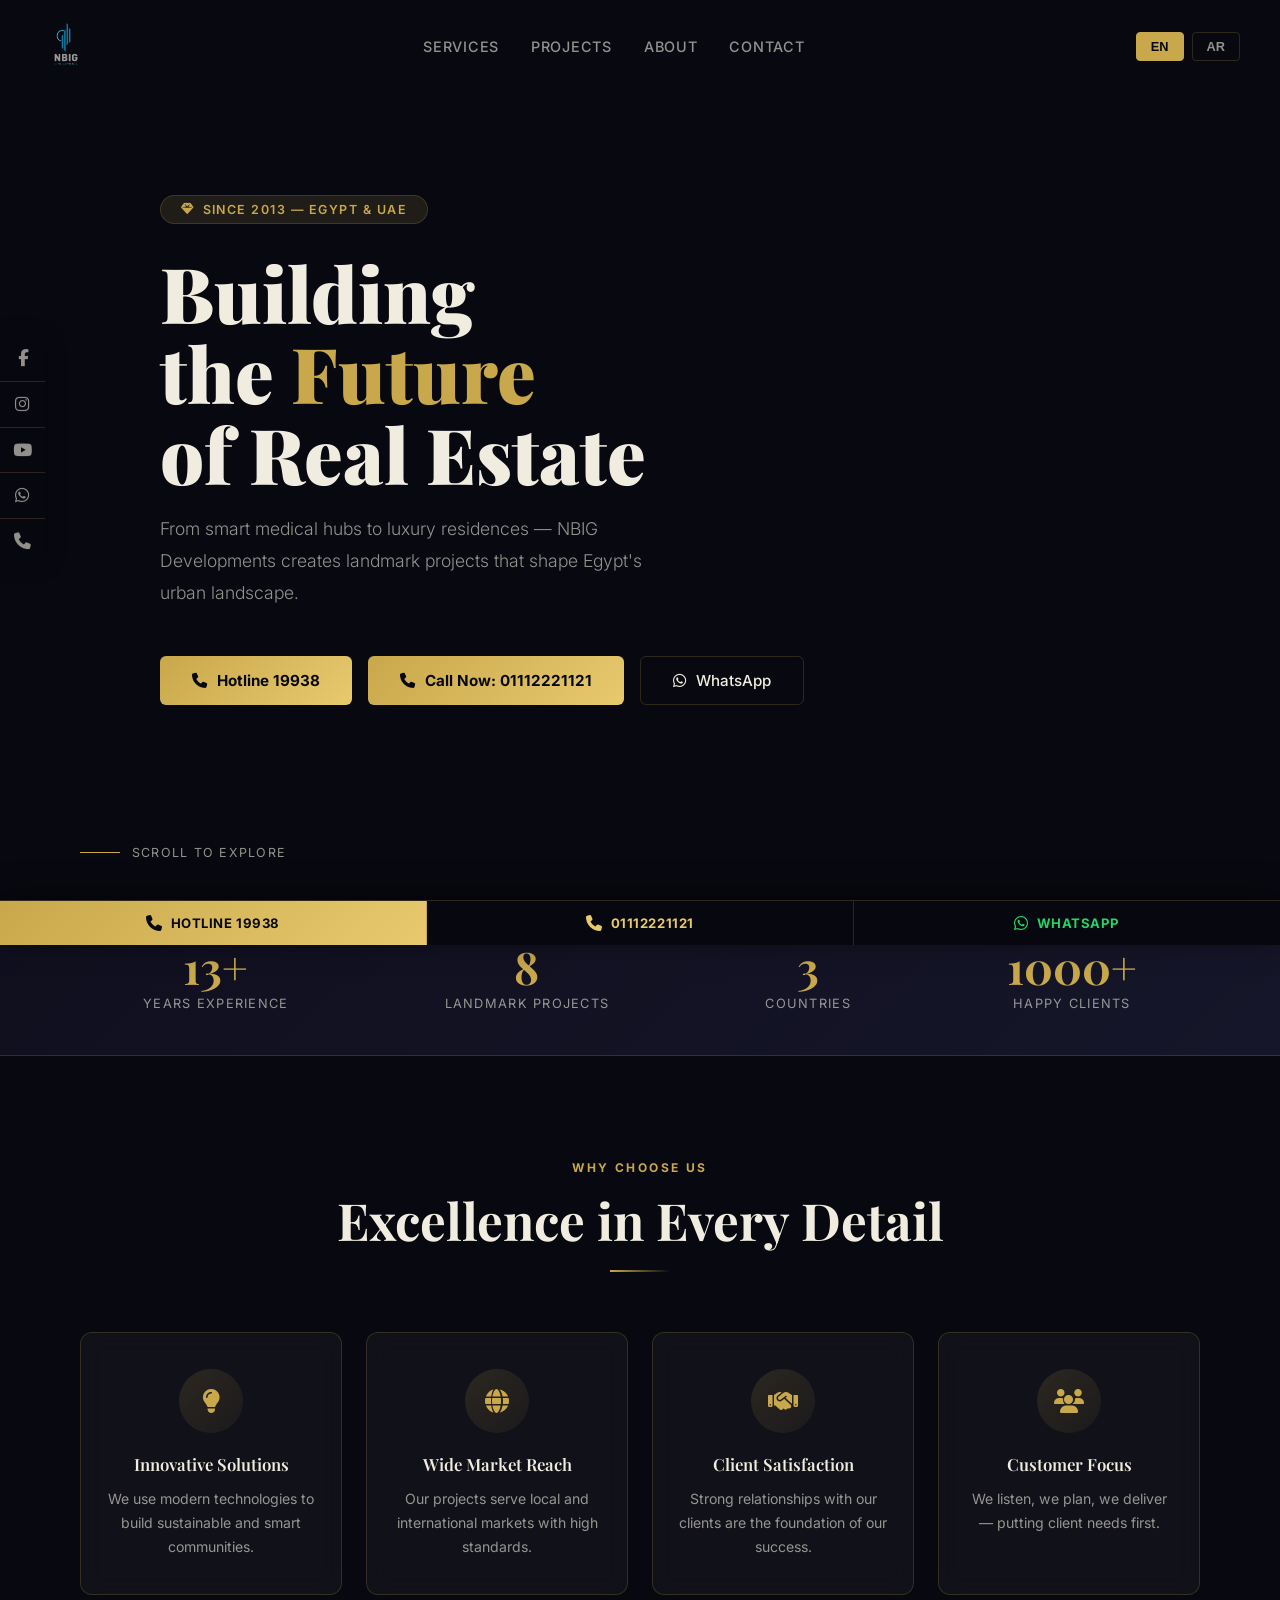
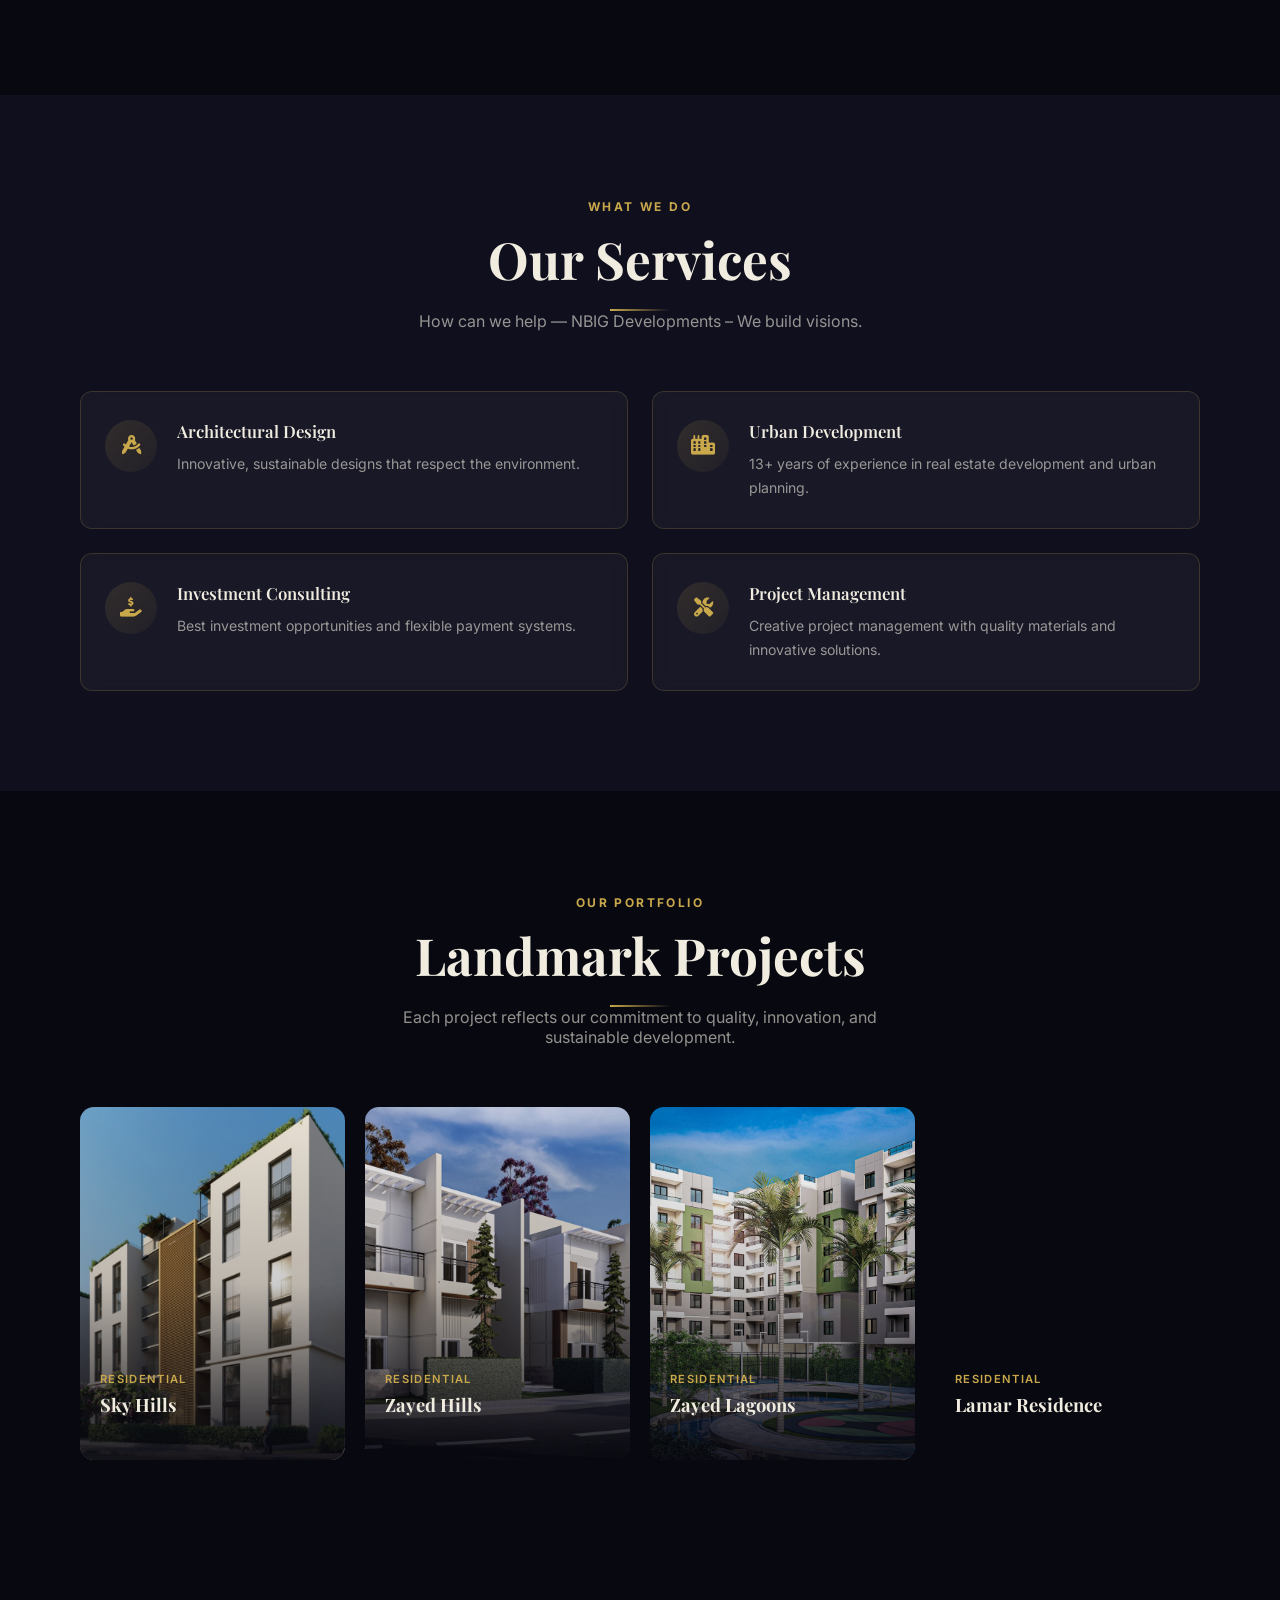
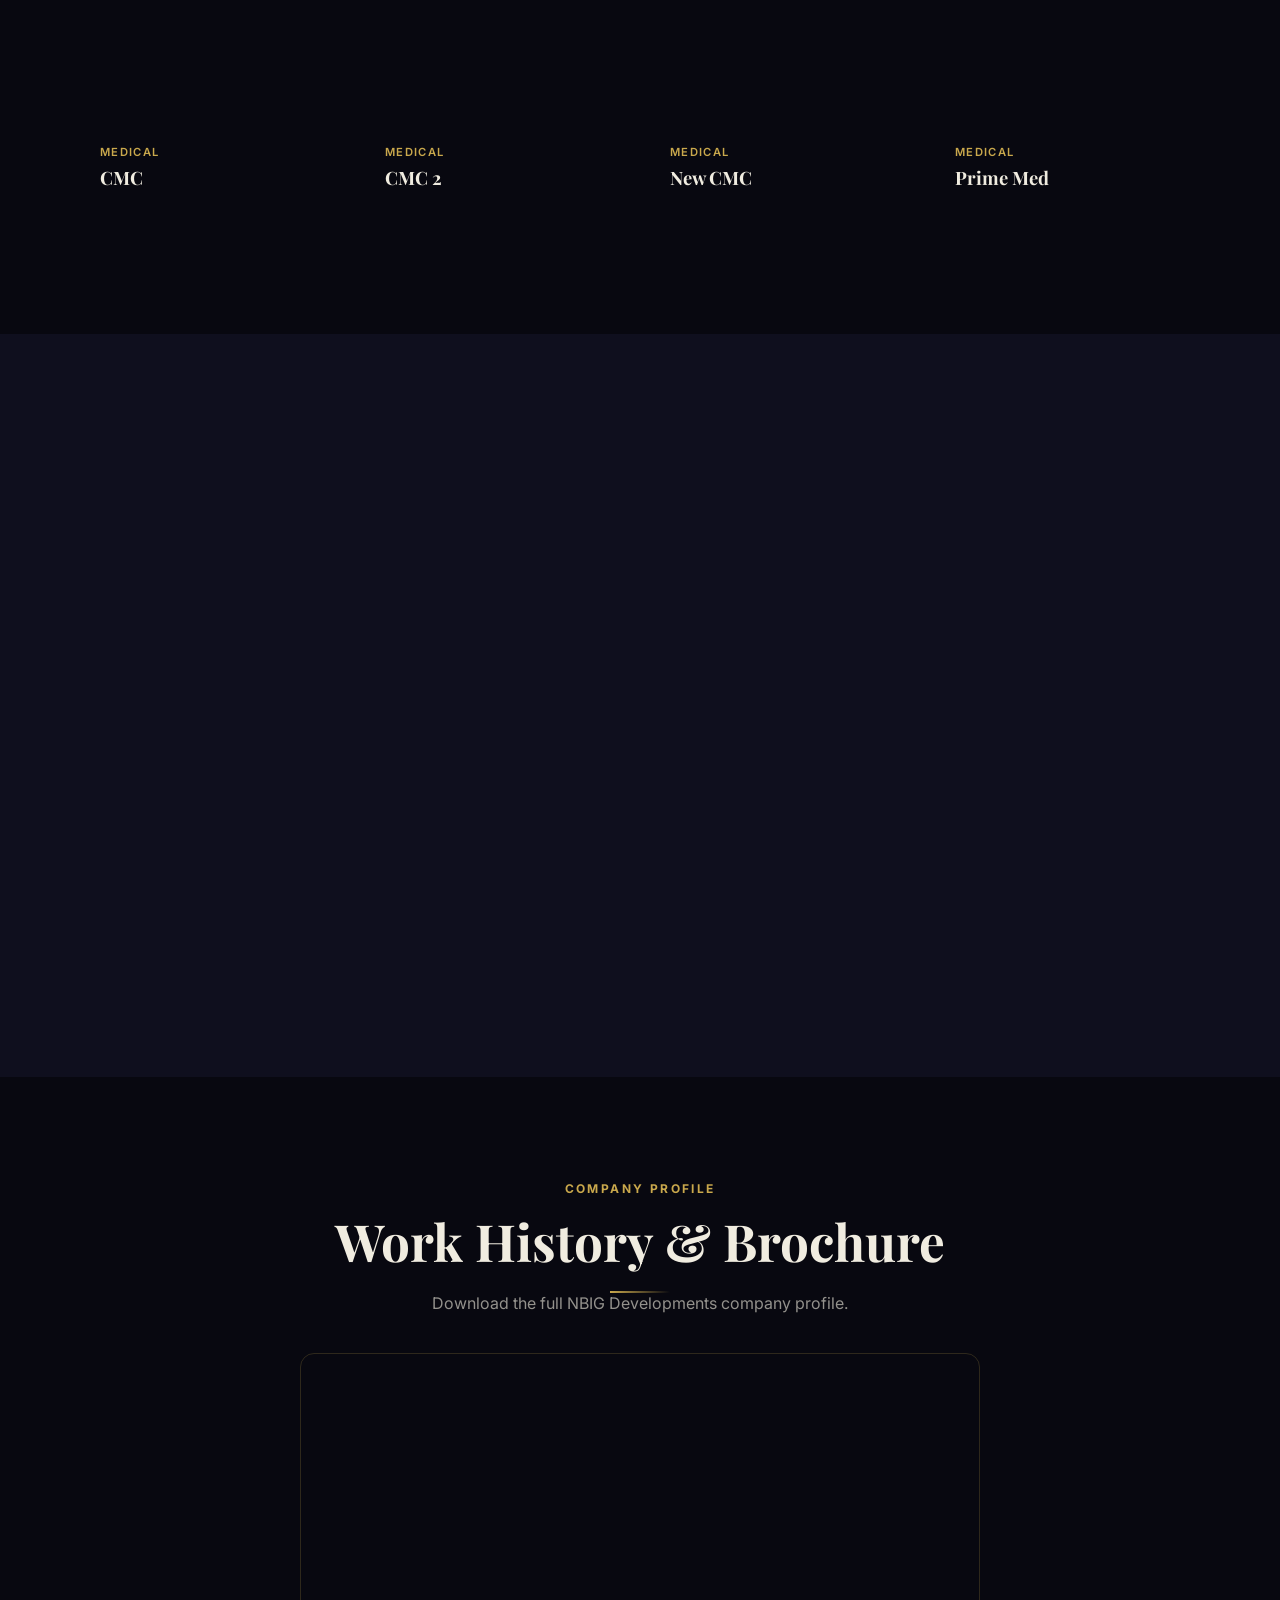
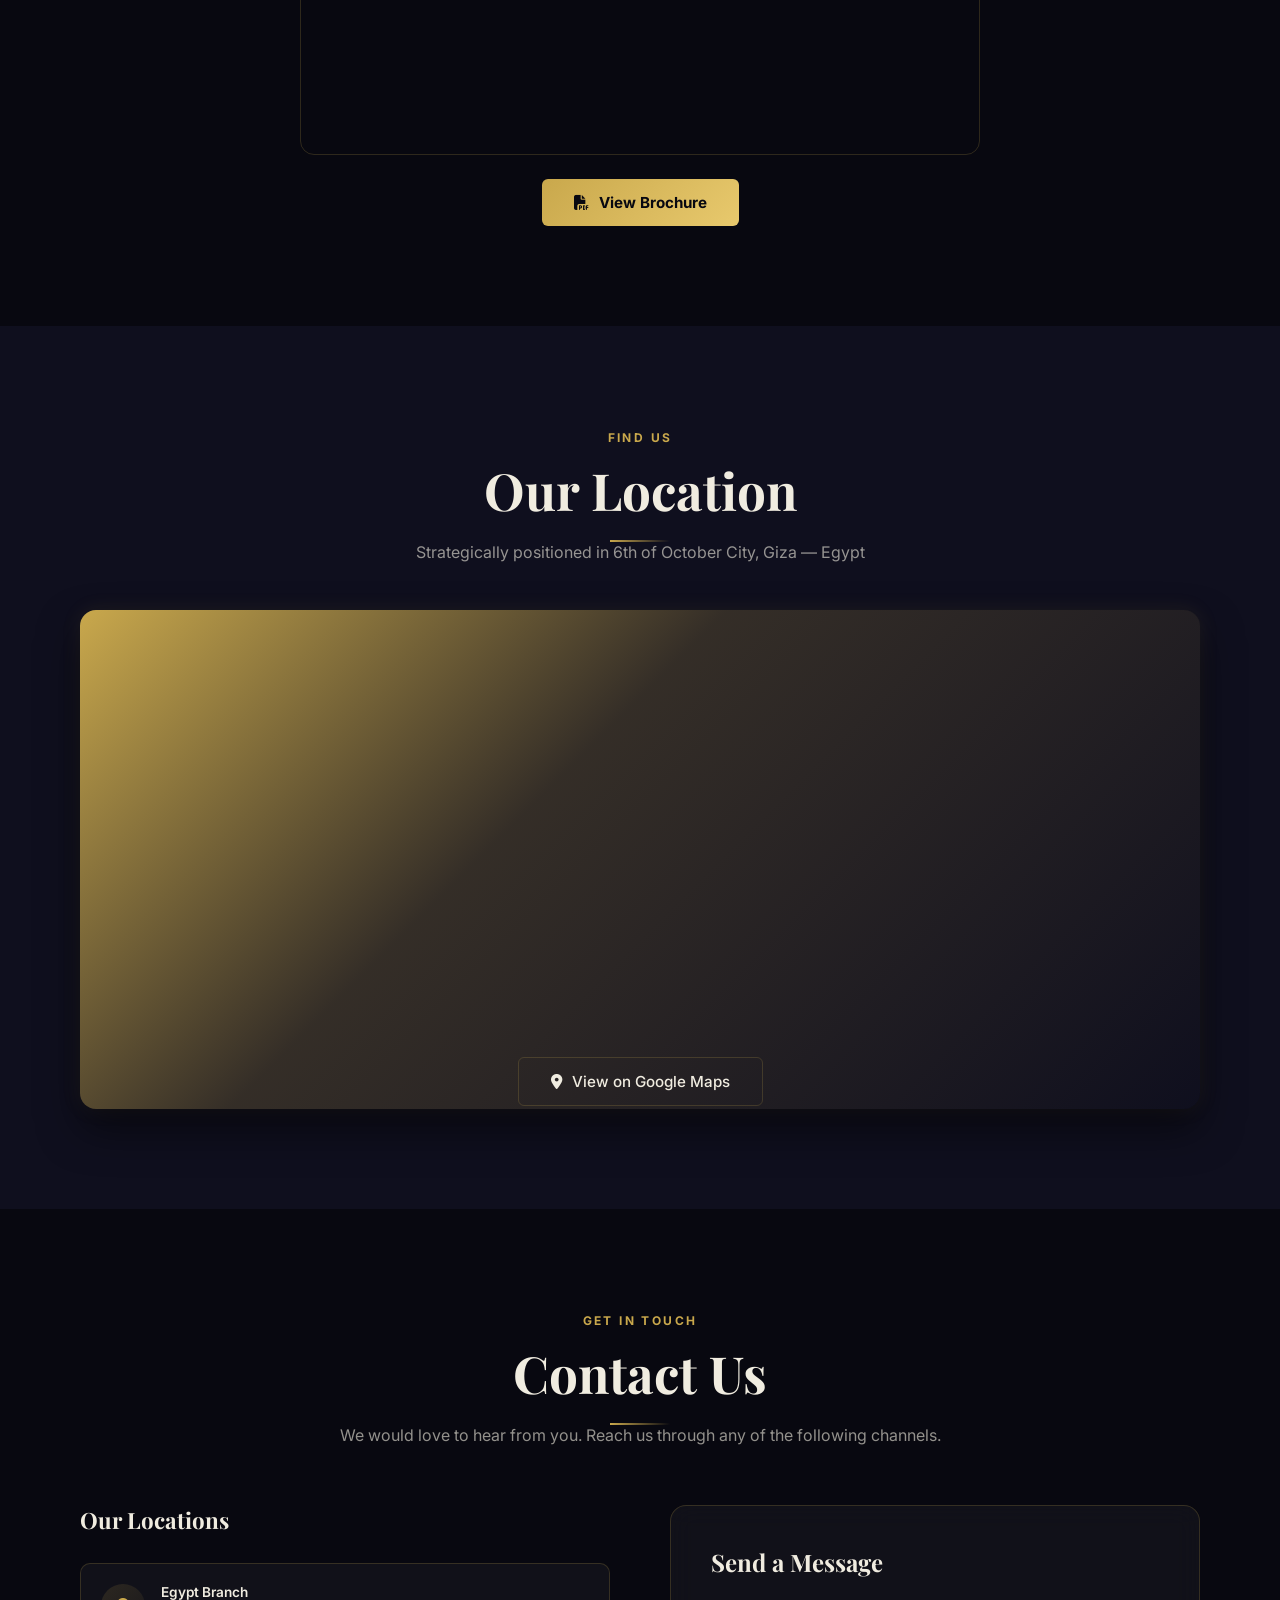
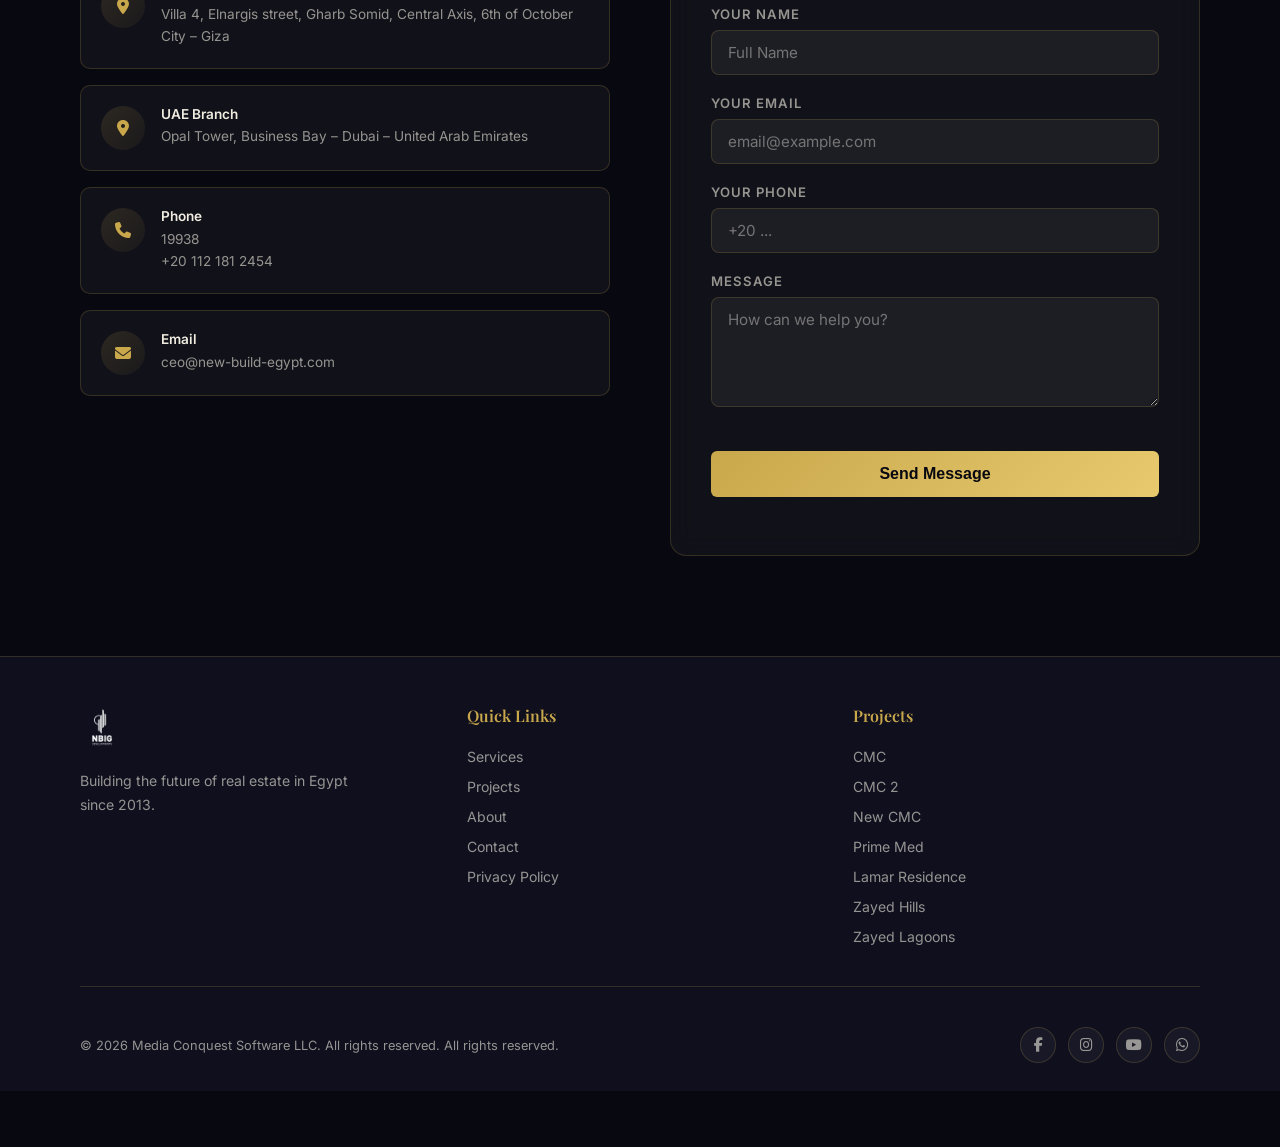
==== index.html @ 96f2b3b9 "Initial commit: NBIG project files and website assets" ====
<!DOCTYPE html>
<html lang="en" dir="ltr">

<head>
  <link rel="preload" as="image" href="images/484871684_657128943376706_1775988631967972767_n-mobile.webp" media="(max-width: 768px)" fetchpriority="high" >
  <link rel="preload" as="image" href="images/484871684_657128943376706_1775988631967972767_n.webp" media="(min-width: 769px)" fetchpriority="high" >
  <link rel="canonical" href="https://new-build-egypt.com/" >
  <meta charset="UTF-8" >
  <meta name="viewport" content="width=device-width,initial-scale=1.0" >
  <title>NBIG Developments | Building the Future of Real Estate in Egypt</title>
  <link rel="icon" href="images/logo.png" >
  <meta name="description"
    content="NBIG Developments – Leading real estate development company in Egypt. Innovative, sustainable projects since 2013." >
  <meta name="keywords"
    content="NBIG, real estate Egypt, development, medical clinics, investment, CMC, Prime Med, Zayed Hills" >
  <meta name="robots" content="index,follow" >
  
  <!-- JSON-LD Structured Data Schema for AI Agents & Search Engine Crawlers -->
  <script type="application/ld+json">
  {
    "@context": "https://schema.org",
    "@graph": [
      {
        "@type": "RealEstateAgent",
        "@id": "https://new-build-egypt.com/#organization",
        "name": "NBIG Developments",
        "url": "https://new-build-egypt.com/",
        "logo": "https://new-build-egypt.com/images/logo.png",
        "image": "https://new-build-egypt.com/images/about-us.jpg",
        "description": "Leading real estate development company in Egypt, UAE, and Saudi Arabia. Creating landmark medical hubs and luxury residential projects since 2013.",
        "telephone": "+201121812454",
        "email": "ceo@new-build-egypt.com",
        "address": {
          "@type": "PostalAddress",
          "streetAddress": "Villa 4, block 8/15, West Somed, 6th of October City",
          "addressLocality": "Giza",
          "addressCountry": "EG"
        },
        "geo": {
          "@type": "GeoCoordinates",
          "latitude": "29.984835",
          "longitude": "30.952303"
        },
        "sameAs": [
          "https://www.facebook.com/nbigdevelopments",
          "https://www.instagram.com/nbigdevelopments/",
          "https://www.youtube.com/@nbigdevelopments6485"
        ]
      },
      {
        "@type": "WebSite",
        "@id": "https://new-build-egypt.com/#website",
        "url": "https://new-build-egypt.com/",
        "name": "NBIG Developments",
        "description": "Building the Future of Real Estate in Egypt",
        "publisher": {
          "@id": "https://new-build-egypt.com/#organization"
        }
      }
    ]
  }
  </script>
  <meta property="og:title" content="NBIG Developments | Building the Future of Real Estate" >
  <meta property="og:description" content="Leading real estate development in Egypt since 2013." >
  <meta property="og:image" content="https://new-build-egypt.com/images/logo.png" >
  <link rel="preconnect" href="https://fonts.googleapis.com" >
  <link rel="preconnect" href="https://fonts.gstatic.com" crossorigin >
  <link rel="preload" href="https://fonts.googleapis.com/css2?family=Playfair+Display:wght@400;700;900&family=Inter:wght@300;400;500;600&display=swap" as="style" onload="this.onload=null;this.rel='stylesheet'" ><noscript><link rel="stylesheet" href="https://fonts.googleapis.com/css2?family=Playfair+Display:wght@400;700;900&family=Inter:wght@300;400;500;600&display=swap" ></noscript>
  <link rel="preload" href="https://cdnjs.cloudflare.com/ajax/libs/font-awesome/6.5.0/css/all.min.css" as="style" onload="this.onload=null;this.rel='stylesheet'" ><noscript><link rel="stylesheet" href="https://cdnjs.cloudflare.com/ajax/libs/font-awesome/6.5.0/css/all.min.css" ></noscript>
  
  <style>:root{--gold:#c9a84c;--gold-light:#e8c96d;--dark:#080810;--dark2:#0f0f1e;--dark3:#16162a;--glass:rgba(255,255,255,0.04);--gb:rgba(201,168,76,0.2);--text:#f0ece0;--muted:rgba(240,236,224,0.6);}*{margin:0;padding:0;box-sizing:border-box;}html{scroll-behavior:smooth;}body{background:var(--dark);color:var(--text);font-family:'Inter',sans-serif;overflow-x:hidden;}#loader{position:fixed;inset:0;background:var(--dark);display:flex;align-items:center;justify-content:center;z-index:9999;transition:opacity .6s;}#loader.hidden{opacity:0;pointer-events:none;}.li{display:flex;flex-direction:column;align-items:center;gap:20px;}.ll{width:80px;animation:pulse 1.5s ease-in-out infinite;}.lr{width:50px;height:50px;border:3px solid rgba(201,168,76,.2);border-top-color:var(--gold);border-radius:50%;animation:spin 1s linear infinite;}@keyframes spin{to{transform:rotate(360deg);}}@keyframes pulse{0%,100%{transform:scale(1);}50%{transform:scale(1.08);}}@keyframes fadeUp{from{opacity:0;transform:translateY(30px);}to{opacity:1;transform:translateY(0);}}header{position:fixed;top:0;left:0;right:0;z-index:1000;padding:18px 40px;display:flex;align-items:center;justify-content:space-between;transition:background .4s;}header.scrolled{background:rgba(8,8,16,.92);backdrop-filter:blur(20px);border-bottom:1px solid var(--gb);}.logo img{height:52px;}nav ul{list-style:none;display:flex;gap:32px;}nav a{color:var(--muted);text-decoration:none;font-size:.9rem;font-weight:500;letter-spacing:.05em;transition:color .3s;text-transform:uppercase;}nav a:hover{color:var(--gold);}.lb{background:none;border:1px solid var(--gb);color:var(--muted);padding:6px 14px;border-radius:4px;cursor:pointer;font-size:.8rem;font-weight:600;transition:all .3s;}.lb.active,.lb:hover{background:var(--gold);color:var(--dark);border-color:var(--gold);}.ls{display:flex;gap:8px;}.mc{display:none;}.mt{display:none;flex-direction:column;gap:6px;background:none;border:none;cursor:pointer;padding:4px;}.mt span{display:block;width:26px;height:2px;background:var(--text);}.hero{position:relative;height:100vh;min-height:680px;display:flex;align-items:center;overflow:hidden;}.hbg{position:absolute;inset:0;}.hbg::after{content:'';position:absolute;inset:0;background:linear-gradient(105deg,rgba(8,8,16,.9)0%,rgba(8,8,16,.6)55%,rgba(8,8,16,.3)100%);}.hc{position:relative;z-index:2;padding:0 80px;max-width:820px;}.htag{display:inline-flex;align-items:center;gap:8px;background:rgba(201,168,76,.12);border:1px solid var(--gb);border-radius:40px;padding:6px 20px;font-size:.78rem;font-weight:600;letter-spacing:.12em;color:var(--gold);text-transform:uppercase;margin-bottom:28px;animation:fadeUp .8s ease both;}.hero h1{font-family:'Playfair Display',serif;font-size:clamp(2.8rem,6vw,5.8rem);font-weight:900;line-height:1.05;margin-bottom:20px;animation:fadeUp .8s .15s ease both;}.hero h1 span{color:var(--gold);}.hsub{font-size:1.1rem;font-weight:300;color:var(--muted);line-height:1.8;max-width:520px;margin-bottom:48px;animation:fadeUp .8s .3s ease both;}.hbtns{display:flex;gap:16px;flex-wrap:wrap;animation:fadeUp .8s .45s ease both;}.bg{display:inline-flex;align-items:center;gap:10px;background:linear-gradient(135deg,var(--gold),var(--gold-light));color:var(--dark);padding:14px 32px;border-radius:6px;font-weight:700;font-size:.95rem;text-decoration:none;transition:transform .25s,box-shadow .25s;}.bg:hover{transform:translateY(-2px);box-shadow:0 12px 35px rgba(201,168,76,.35);}.bo{display:inline-flex;align-items:center;gap:10px;background:transparent;border:1px solid var(--gb);color:var(--text);padding:14px 32px;border-radius:6px;font-weight:500;font-size:.95rem;text-decoration:none;transition:all .25s;}.bo:hover{border-color:var(--gold);color:var(--gold);}.hscroll{position:absolute;bottom:40px;left:80px;display:flex;align-items:center;gap:12px;color:var(--muted);font-size:.78rem;letter-spacing:.1em;text-transform:uppercase;z-index:2;}.hscroll::before{content:'';display:block;width:40px;height:1px;background:var(--gold);}.sbar{background:linear-gradient(135deg,var(--dark2),var(--dark3));border-top:1px solid var(--gb);border-bottom:1px solid var(--gb);padding:44px 80px;display:flex;justify-content:space-around;align-items:center;flex-wrap:wrap;gap:30px;}.sn{font-family:'Playfair Display',serif;font-size:2.8rem;font-weight:700;color:var(--gold);line-height:1;text-align:center;}.sl{font-size:.8rem;color:var(--muted);text-transform:uppercase;letter-spacing:.1em;margin-top:6px;text-align:center;}section{padding:100px 80px;}.stag{display:inline-block;color:var(--gold);font-size:.75rem;font-weight:700;letter-spacing:.2em;text-transform:uppercase;margin-bottom:16px;}.stitle{font-family:'Playfair Display',serif;font-size:clamp(2rem,4vw,3.2rem);font-weight:700;line-height:1.15;margin-bottom:20px;}.ssep{width:60px;height:2px;background:linear-gradient(90deg,var(--gold),transparent);margin-bottom:40px;}.fsec{background:var(--dark2);}.fg4{display:grid;grid-template-columns:repeat(4,1fr);gap:24px;margin-top:60px;}.fc{background:var(--glass);border:1px solid var(--gb);border-radius:12px;padding:36px 24px;text-align:center;transition:transform .3s,border-color .3s,box-shadow .3s;backdrop-filter:blur(12px);}.fc:hover{transform:translateY(-6px);border-color:var(--gold);box-shadow:0 20px 50px rgba(201,168,76,.12);}.fi{width:64px;height:64px;background:linear-gradient(135deg,rgba(201,168,76,.15),rgba(201,168,76,.05));border-radius:50%;display:flex;align-items:center;justify-content:center;margin:0 auto 20px;font-size:1.5rem;color:var(--gold);}.fc h3{font-family:'Playfair Display',serif;font-size:1.05rem;font-weight:600;margin-bottom:12px;}.fc p{color:var(--muted);font-size:.88rem;line-height:1.7;}.sg{display:grid;grid-template-columns:1fr 1fr;gap:24px;margin-top:60px;}.sc{display:flex;gap:20px;align-items:flex-start;background:var(--glass);border:1px solid var(--gb);border-radius:12px;padding:28px 24px;transition:border-color .3s,box-shadow .3s;backdrop-filter:blur(8px);}.sc:hover{border-color:var(--gold);box-shadow:0 12px 40px rgba(201,168,76,.1);}.sci{width:52px;height:52px;flex-shrink:0;background:linear-gradient(135deg,rgba(201,168,76,.15),rgba(201,168,76,.05));border-radius:50%;display:flex;align-items:center;justify-content:center;font-size:1.2rem;color:var(--gold);}.sc h3{font-family:'Playfair Display',serif;font-size:1.05rem;font-weight:600;margin-bottom:10px;}.sc p{color:var(--muted);font-size:.88rem;line-height:1.7;}.pg{display:grid;grid-template-columns:repeat(4,1fr);gap:20px;margin-top:60px;}.pc{position:relative;border-radius:14px;overflow:hidden;cursor:pointer;aspect-ratio:3/4;}.pc img{width:100%;height:100%;object-fit:cover;transition:transform .5s ease;}.pc:hover img{transform:scale(1.08);}.pc::after{content:'';position:absolute;inset:0;background:linear-gradient(to top,rgba(8,8,16,.9)0%,rgba(8,8,16,.2)50%,transparent 100%);transition:opacity .3s;}.pc-info{position:absolute;bottom:0;left:0;right:0;padding:24px 20px;z-index:1;transform:translateY(6px);transition:transform .3s;}.pc:hover .pc-info{transform:translateY(0);}.pc-cat{font-size:.7rem;color:var(--gold);text-transform:uppercase;letter-spacing:.12em;font-weight:600;margin-bottom:6px;}.pc-name{font-family:'Playfair Display',serif;font-size:1.15rem;font-weight:700;color:var(--text);}.pc-arrow{display:inline-flex;align-items:center;gap:6px;color:var(--gold);font-size:.8rem;margin-top:10px;opacity:0;transition:opacity .3s;}.pc:hover .pc-arrow{opacity:1;}.abt{display:grid;grid-template-columns:1fr 1fr;gap:80px;align-items:center;}.abt-img{position:relative;}.abt-img img{width:100%;border-radius:14px;height:480px;object-fit:cover;display:block;}.abt-img::before{content:'';position:absolute;inset:-16px;border:1px solid var(--gb);border-radius:18px;z-index:-1;}.abt-img::after{content:'';position:absolute;bottom:24px;right:-24px;width:48%;height:48%;background:url('images/logo.png')center/contain no-repeat;opacity:.08;}.abt-text p{color:var(--muted);line-height:1.9;font-size:1rem;margin-bottom:20px;}.cl{list-style:none;display:flex;flex-direction:column;gap:14px;margin-top:20px;}.cl li{display:flex;align-items:flex-start;gap:14px;color:var(--muted);font-size:.93rem;line-height:1.6;}.cl li::before{content:'\f00c';font-family:'Font Awesome 6 Free';font-weight:900;color:var(--gold);font-size:.8rem;margin-top:3px;flex-shrink:0;}.pw{max-width:680px;margin:0 auto;text-align:center;}.pt{border-radius:14px;overflow:hidden;border:1px solid var(--gb);margin-top:40px;transition:box-shadow .3s;}.pt:hover{box-shadow:0 20px 60px rgba(201,168,76,.2);}.pt img{width:100%;display:block;}.map-wrap{position:relative;border-radius:16px;padding:3px;background:linear-gradient(135deg,var(--gold),rgba(201,168,76,0.2) 40%,transparent);box-shadow:0 20px 40px rgba(0,0,0,0.5),0 0 20px rgba(201,168,76,0.1);transition:all 0.4s cubic-bezier(0.4,0,0.2,1);}.map-wrap:hover{box-shadow:0 30px 60px rgba(0,0,0,0.6),0 0 30px rgba(201,168,76,0.25);transform:translateY(-4px);}.map-wrap iframe{width:100%;height:420px;border:none;border-radius:14px;display:block;transition:all 0.4s ease;}.contact-grid{display:grid;grid-template-columns:1fr 1fr;gap:60px;margin-top:60px;}.cinfo-item{display:flex;gap:16px;align-items:flex-start;padding:20px;background:var(--glass);border:1px solid var(--gb);border-radius:10px;margin-bottom:16px;}.cinfo-icon{width:44px;height:44px;flex-shrink:0;background:linear-gradient(135deg,rgba(201,168,76,.15),rgba(201,168,76,.05));border-radius:50%;display:flex;align-items:center;justify-content:center;color:var(--gold);}.cinfo-item h4{font-size:.85rem;font-weight:600;margin-bottom:4px;}.cinfo-item a,.cinfo-item p{color:var(--muted);font-size:.85rem;text-decoration:none;line-height:1.6;}.cform{background:var(--glass);border:1px solid var(--gb);border-radius:16px;padding:40px;backdrop-filter:blur(12px);}.cform h3{font-family:'Playfair Display',serif;font-size:1.5rem;font-weight:700;margin-bottom:28px;}.cform label{display:block;font-size:.82rem;font-weight:600;color:var(--muted);margin-bottom:8px;text-transform:uppercase;letter-spacing:.08em;}.cform input,.cform textarea{width:100%;background:rgba(255,255,255,.05);border:1px solid var(--gb);border-radius:8px;padding:12px 16px;color:var(--text);font-size:.95rem;font-family:'Inter',sans-serif;margin-bottom:20px;transition:border-color .3s;}.cform input:focus,.cform textarea:focus{outline:none;border-color:var(--gold);}.cform textarea{height:110px;resize:vertical;}.cform .recaptcha-wrap{margin-bottom:20px;display:flex;justify-content:center;}.ss{position:fixed;left:0;top:50%;transform:translateY(-50%);display:flex;flex-direction:column;z-index:900;border-radius:0 10px 10px 0;overflow:hidden;box-shadow:2px 0 20px rgba(0,0,0,.3);}.ss a{background:rgba(8,8,16,.9);backdrop-filter:blur(10px);border-bottom:1px solid var(--gb);color:var(--muted);padding:14px 13px;font-size:1.05rem;text-decoration:none;display:flex;align-items:center;justify-content:center;transition:all .3s;}.ss a:last-child{border-bottom:none;}.ss a:hover{background:var(--gold);color:var(--dark);}footer{background:var(--dark2);border-top:1px solid var(--gb);padding:48px 80px 28px;}.footer-top{display:grid;grid-template-columns:1fr 1fr 1fr;gap:40px;margin-bottom:40px;padding-bottom:40px;border-bottom:1px solid var(--gb);}.footer-brand img{height:44px;margin-bottom:16px;filter:brightness(0)invert(1);}.footer-brand p{color:var(--muted);font-size:.88rem;line-height:1.7;max-width:280px;}.footer-col h4{font-family:'Playfair Display',serif;font-size:1rem;font-weight:600;margin-bottom:20px;color:var(--gold);}.footer-col ul{list-style:none;display:flex;flex-direction:column;gap:10px;}.footer-col ul a{color:var(--muted);text-decoration:none;font-size:.88rem;transition:color .3s;}.footer-col ul a:hover{color:var(--gold);}.footer-col p{color:var(--muted);font-size:.88rem;line-height:1.8;}.footer-bottom{display:flex;align-items:center;justify-content:space-between;font-size:.8rem;color:var(--muted);}.footer-social{display:flex;gap:12px;}.footer-social a{width:36px;height:36px;background:var(--glass);border:1px solid var(--gb);border-radius:50%;display:flex;align-items:center;justify-content:center;color:var(--muted);text-decoration:none;font-size:.9rem;transition:all .3s;}.footer-social a:hover{background:var(--gold);color:var(--dark);border-color:var(--gold);}.reveal{opacity:0;transform:translateY(40px);transition:opacity .7s,transform .7s;}.reveal.visible{opacity:1;transform:none;}@media(max-width:1100px){.pg{grid-template-columns:repeat(3,1fr);}.fg4{grid-template-columns:repeat(2,1fr);}}@media(max-width:900px){header{padding:16px 24px;}header.scrolled{backdrop-filter:none;-webkit-backdrop-filter:none;}nav ul{display:none;position:fixed;top:0;left:0;right:0;bottom:0;background:rgba(8,8,16,.98);flex-direction:column;align-items:center;justify-content:center;gap:36px;font-size:1.1rem;}nav ul.open{display:flex;}.mt{display:flex;}.mc{display:none;position:absolute;top:20px;right:24px;background:none;border:none;color:var(--text);font-size:1.6rem;cursor:pointer;padding:8px;line-height:1;z-index:1001;transition:color .3s;}.mc:hover{color:var(--gold);}nav ul.open .mc{display:block;}section{padding:70px 28px;}.sbar{padding:36px 24px;}.abt{grid-template-columns:1fr;gap:44px;}.contact-grid{grid-template-columns:1fr;}.sg{grid-template-columns:1fr;}.pg{grid-template-columns:repeat(2,1fr);}.footer-top{grid-template-columns:1fr;}.footer-bottom{flex-direction:column;gap:16px;text-align:center;}.ss{display:none;}footer{padding:36px 24px 24px;}}@media(max-width:580px){.fg4{grid-template-columns:1fr;}.pg{grid-template-columns:1fr 1fr;}.hbtns{flex-direction:column;}.hc{padding:0 28px;}}[dir="rtl"] .ssep{background:linear-gradient(270deg,var(--gold),transparent);}[dir="rtl"] .hc{padding:0 80px;}[dir="rtl"] .hscroll{left:auto;right:80px;}[dir="rtl"] .hscroll::before{display:none;}[dir="rtl"] .hscroll::after{content:'';display:block;width:40px;height:1px;background:var(--gold);}
    /* ── Floating Bottom Bar ─────────────────────────────────── */
    .float-bar {
      position: fixed; bottom: 0; left: 0; right: 0; z-index: 950;
      display: flex; align-items: stretch;
      background: rgba(8,8,16,.97);
      border-top: 1px solid rgba(201,168,76,0.2);
      backdrop-filter: blur(20px); -webkit-backdrop-filter: blur(20px);
      box-shadow: 0 -4px 30px rgba(0,0,0,.5);
      transform: translateY(100%);
      transition: transform .4s cubic-bezier(.4,0,.2,1);
    }
    .float-bar.visible { transform: translateY(0); }
    .float-bar a {
      flex: 1; display: flex; align-items: center; justify-content: center; gap: 8px;
      padding: 14px 10px; text-decoration: none; font-size: .82rem; font-weight: 700;
      letter-spacing: .04em; text-transform: uppercase;
      transition: background .25s, color .25s;
      border-right: 1px solid rgba(201,168,76,0.2);
    }
    .float-bar a:last-child { border-right: none; }
    .float-bar .fb-hotline { background: linear-gradient(135deg,#c9a84c,#e8c96d); color: #080810; }
    .float-bar .fb-hotline:hover { filter: brightness(1.1); }
    .float-bar .fb-call { color: #e8c96d; }
    .float-bar .fb-call:hover { background: rgba(201,168,76,.12); color: #c9a84c; }
    .float-bar .fb-wa { color: #25d366; }
    .float-bar .fb-wa:hover { background: rgba(37,211,102,.1); }
    .float-bar i { font-size: 1rem; }
    @media(max-width:580px) {
      .float-bar a { font-size: .72rem; padding: 12px 6px; gap: 5px; }
      .float-bar i { font-size: .9rem; }
    }

  </style>
</head>

<body>
  <!-- LOADER -->
  <div id="loader">
    <div class="li"><img class="ll" src="images/logo.webp" alt="NBIG" width="80" height="80">
      <div class="lr"></div>
    </div>
  </div>
  <!-- SOCIAL SIDEBAR -->
  <div class="ss">
    <a href="https://www.facebook.com/nbigdevelopments" target="_blank" rel="noopener" aria-label="Facebook Profile"><i
        class="fab fa-facebook-f"></i></a>
    <a href="https://www.instagram.com/nbigdevelopments/" target="_blank" rel="noopener" aria-label="Instagram Profile"><i
        class="fab fa-instagram"></i></a>
    <a href="https://www.youtube.com/@nbigdevelopments6485" target="_blank" rel="noopener" aria-label="YouTube Channel"><i
        class="fab fa-youtube"></i></a>
    <a href="https://wa.me/201112221121" target="_blank" rel="noopener" aria-label="WhatsApp Contact"><i class="fab fa-whatsapp"></i></a>
    <a href="tel:19938" aria-label="Call Helpline"><i class="fas fa-phone"></i></a>
  </div>
  <!-- HEADER -->
  <header id="header">
    <div class="logo"><a href="./"><img src="images/logo.webp" alt="NBIG Developments" width="52" height="52" class="header-logo"></a></div>
    <nav><button class="mt" id="mt" aria-label="Open navigation menu"><span></span><span></span><span></span></button>
      <ul id="nm">
        <button class="mc" id="mc" aria-label="Close menu"><i class="fas fa-times"></i></button>
        <li><a href="#services" data-t="ns">Services</a></li>
        <li><a href="#portfolio" data-t="np">Projects</a></li>
        <li><a href="#about" data-t="na">About</a></li>
        <li><a href="#contact" data-t="nc">Contact</a></li>
      </ul>
    </nav>
    <div class="ls"><button class="lb active" id="ben">EN</button><button class="lb" id="bar">AR</button></div>
  </header>
  <!-- HERO -->
  <section class="hero" id="home">
    <div class="hbg">
      <picture>
        <source media="(max-width: 768px)" srcset="images/484871684_657128943376706_1775988631967972767_n-mobile.webp">
        <img src="images/484871684_657128943376706_1775988631967972767_n.webp" alt="NBIG Developments Hero" style="width: 100%; height: 100%; object-fit: cover;" fetchpriority="high" loading="eager" decoding="async">
      </picture>
    </div>
    <div class="hc">
      <div class="htag"><i class="fas fa-gem"></i> <span data-t="ht">Since 2013 — Egypt & UAE</span></div>
      <h1 data-t="h1">Building<br >the <span>Future</span><br >of Real Estate</h1>
      <p class="hsub" data-t="hs">From smart medical hubs to luxury residences — NBIG Developments creates landmark
        projects that shape Egypt's urban landscape.</p>
      <div class="hbtns">
        <a href="tel:19938" class="bg" id="hero-hotline-btn">
          <i class="fas fa-phone" aria-hidden="true"></i>
          <span data-t="cn">Hotline 19938</span>
        </a>
        <a href="tel:+201112221121" class="bg" id="hero-call-btn">
          <i class="fas fa-phone" aria-hidden="true"></i>
          <span data-t="cn2">Call Now: 01112221121</span>
        </a>
        <a href="https://wa.me/201112221121" target="_blank" rel="noopener noreferrer" class="bo" id="hero-wa-btn">
          <i class="fab fa-whatsapp" aria-hidden="true"></i>
          <span>WhatsApp</span>
        </a>
      </div>
    </div>
    <div class="hscroll" data-t="sc">Scroll to explore</div>
  </section>
  <!-- STATS -->
  <div class="sbar">
    <div>
      <div class="sn">13+</div>
      <div class="sl" data-t="s1">Years Experience</div>
    </div>
    <div>
      <div class="sn">8</div>
      <div class="sl" data-t="s2">Landmark Projects</div>
    </div>
    <div>
      <div class="sn">3</div>
      <div class="sl" data-t="s3">Countries</div>
    </div>
    <div>
      <div class="sn">1000+</div>
      <div class="sl" data-t="s4">Happy Clients</div>
    </div>
  </div>
  <!-- WHY US -->
  <section>
    <div style="text-align:center;">
      <span class="stag" data-t="wt">Why Choose Us</span>
      <h2 class="stitle" data-t="wti">Excellence in Every Detail</h2>
      <div class="ssep" style="margin:0 auto;"></div>
    </div>
    <div class="fg4 reveal">
      <div class="fc">
        <div class="fi"><i class="fas fa-lightbulb"></i></div>
        <h3 data-t="w1">Innovative Solutions</h3>
        <p data-t="w1d">We use modern technologies to build sustainable and smart communities across Egypt and beyond.
        </p>
      </div>
      <div class="fc">
        <div class="fi"><i class="fas fa-globe"></i></div>
        <h3 data-t="w2">Wide Market Reach</h3>
        <p data-t="w2d">Our projects serve local and international markets with international standards of quality.</p>
      </div>
      <div class="fc">
        <div class="fi"><i class="fas fa-handshake"></i></div>
        <h3 data-t="w3">Client Satisfaction</h3>
        <p data-t="w3d">Strong relationships with our clients are the foundation of our continued success.</p>
      </div>
      <div class="fc">
        <div class="fi"><i class="fas fa-users"></i></div>
        <h3 data-t="w4">Customer Focus</h3>
        <p data-t="w4d">We listen, we plan, we deliver — always putting client needs at the center of every decision.
        </p>
      </div>
    </div>
  </section>
  <!-- SERVICES -->
  <section class="fsec" id="services">
    <div style="text-align:center;">
      <span class="stag" data-t="svt">What We Do</span>
      <h2 class="stitle" data-t="svti">Our Services</h2>
      <div class="ssep" style="margin:0 auto;"></div>
      <p style="color:var(--muted);max-width:540px;margin:0 auto 20px;" data-t="svd">How can we help — NBIG Developments
        – We build visions.</p>
    </div>
    <div class="sg reveal">
      <div class="sc">
        <div class="sci"><i class="fas fa-drafting-compass"></i></div>
        <div>
          <h3 data-t="sv1">Architectural Design</h3>
          <p data-t="sv1d">Innovative, sustainable designs that respect the environment and enhance community life.</p>
        </div>
      </div>
      <div class="sc">
        <div class="sci"><i class="fas fa-city"></i></div>
        <div>
          <h3 data-t="sv2">Urban Development</h3>
          <p data-t="sv2d">Over 13 years of experience in real estate development, project management, and urban
            planning.</p>
        </div>
      </div>
      <div class="sc">
        <div class="sci"><i class="fas fa-hand-holding-usd"></i></div>
        <div>
          <h3 data-t="sv3">Investment Consulting</h3>
          <p data-t="sv3d">Best investment opportunities, flexible payment systems, and comprehensive after-sales
            service.</p>
        </div>
      </div>
      <div class="sc">
        <div class="sci"><i class="fas fa-tools"></i></div>
        <div>
          <h3 data-t="sv4">Project Management</h3>
          <p data-t="sv4d">Creative project management with quality materials and innovative solutions for every client.
          </p>
        </div>
      </div>
    </div>
  </section>
  <!-- PROJECTS -->
  <section id="portfolio">
    <div style="text-align:center;">
      <span class="stag" data-t="prt">Our Portfolio</span>
      <h2 class="stitle" data-t="prti">Landmark Projects</h2>
      <div class="ssep" style="margin:0 auto;"></div>
      <p style="color:var(--muted);max-width:520px;margin:0 auto;" data-t="prd">Each project reflects our commitment to
        quality, innovation, and sustainable development.</p>
    </div>
    <div class="pg reveal">
      <a href="sky-hills.html" class="pc">
        <img src="images/sky-hills/facade.jpg" alt="Sky Hills" >
        <div class="pc-info">
          <div class="pc-cat" data-t="cat-res">Residential</div>
          <div class="pc-name">Sky Hills</div>
          <div class="pc-arrow"><i class="fas fa-arrow-right"></i> <span data-t="vpr">View Project</span></div>
        </div>
      </a>
      <a href="zayed-hills.html" class="pc">
        <img src="images/zayedd.jpg" alt="Zayed Hills" >
        <div class="pc-info">
          <div class="pc-cat" data-t="cat-res">Residential</div>
          <div class="pc-name">Zayed Hills</div>
          <div class="pc-arrow"><i class="fas fa-arrow-right"></i> <span data-t="vpr">View Project</span></div>
        </div>
      </a>
      <a href="zayed-lagoons.html" class="pc">
        <img src="images/zx-07.webp" alt="Zayed Lagoons" width="300" height="400" loading="lazy" decoding="async">
        <div class="pc-info">
          <div class="pc-cat" data-t="cat-res">Residential</div>
          <div class="pc-name">Zayed Lagoons</div>
          <div class="pc-arrow"><i class="fas fa-arrow-right"></i> <span data-t="vpr">View Project</span></div>
        </div>
      </a>
      <a href="lamar-residence.html" class="pc">
        <img src="images/lamarrrr.webp" alt="Lamar Residence" width="300" height="400" loading="lazy" decoding="async">
        <div class="pc-info">
          <div class="pc-cat" data-t="cat-res">Residential</div>
          <div class="pc-name">Lamar Residence</div>
          <div class="pc-arrow"><i class="fas fa-arrow-right"></i> <span data-t="vpr">View Project</span></div>
        </div>
      </a>
      <a href="cmc.html" class="pc">
        <img src="images/cmc-1-1.webp" alt="CMC" width="300" height="400" loading="lazy" decoding="async">
        <div class="pc-info">
          <div class="pc-cat" data-t="cat-med">Medical</div>
          <div class="pc-name">CMC</div>
          <div class="pc-arrow"><i class="fas fa-arrow-right"></i> <span data-t="vpr">View Project</span></div>
        </div>
      </a>
      <a href="cmc-2.html" class="pc">
        <img src="images/cmc-2.webp" alt="CMC 2" width="300" height="400" loading="lazy" decoding="async">
        <div class="pc-info">
          <div class="pc-cat" data-t="cat-med">Medical</div>
          <div class="pc-name">CMC 2</div>
          <div class="pc-arrow"><i class="fas fa-arrow-right"></i> <span data-t="vpr">View Project</span></div>
        </div>
      </a>
      <a href="new-cmc.html" class="pc">
        <img src="images/cmcc.webp" alt="New CMC" width="300" height="400" loading="lazy" decoding="async">
        <div class="pc-info">
          <div class="pc-cat" data-t="cat-med">Medical</div>
          <div class="pc-name">New CMC</div>
          <div class="pc-arrow"><i class="fas fa-arrow-right"></i> <span data-t="vpr">View Project</span></div>
        </div>
      </a>
      <a href="prime.html" class="pc">
        <img src="images/OFFICE1.webp" alt="Prime Med" width="300" height="400" loading="lazy" decoding="async">
        <div class="pc-info">
          <div class="pc-cat" data-t="cat-med">Medical</div>
          <div class="pc-name">Prime Med</div>
          <div class="pc-arrow"><i class="fas fa-arrow-right"></i> <span data-t="vpr">View Project</span></div>
        </div>
      </a>
    </div>
  </section>
  <!-- ABOUT -->
  <section class="fsec" id="about">
    <div class="abt reveal">
      <div class="abt-img"><img src="images/about-us.webp" alt="NBIG Developments Team" width="626" height="442" loading="lazy" decoding="async"></div>
      <div class="abt-text">
        <span class="stag" data-t="abt">Our Story</span>
        <h2 class="stitle" data-t="abti">About NBIG Developments</h2>
        <div class="ssep"></div>
        <p data-t="abt1">At NBIG Developments, we strive to create world-class real estate projects and deliver
          innovative solutions that enhance quality of life. From smart medical hubs to luxury residential communities,
          we build projects that stand the test of time.</p>
        <p data-t="abt2">Founded in 2013, our company has been a leader in Egypt's real estate industry, with a presence
          in Egypt, UAE, and Saudi Arabia — offering top-tier services and development expertise.</p>
        <ul class="cl">
          <li data-t="ab1">13+ years of proven real estate development experience</li>
          <li data-t="ab2">Projects across Egypt, UAE, and Saudi Arabia</li>
          <li data-t="ab3">Committed to quality, sustainability, and innovation</li>
          <li data-t="ab4">Full after-sales support and flexible payment plans</li>
        </ul>
      </div>
    </div>
  </section>
  <!-- PDF BROCHURE -->
  <section>
    <div class="pw reveal" style="text-align:center;">
      <span class="stag" data-t="pdft">Company Profile</span>
      <h2 class="stitle" data-t="pdfti">Work History & Brochure</h2>
      <div class="ssep" style="margin:0 auto;"></div>
      <p style="color:var(--muted);" data-t="pdfd">Download the full NBIG Developments company profile in PDF format.
      </p>
      <a href="pdf/NBIG PROFILE .pdf" target="_blank">
        <div class="pt"><img src="images/sky-hills-pdf-thumbnail.webp" alt="NBIG Brochure" width="300" height="400" loading="lazy" decoding="async"></div>
      </a>
      <div style="margin-top:24px;"><a href="pdf/NBIG PROFILE .pdf" target="_blank" class="bg"><i
            class="fas fa-file-pdf"></i> <span data-t="pdfv">View Brochure</span></a></div>
    </div>
  </section>
  <!-- MAP -->
  <section class="fsec">
    <div style="text-align:center;margin-bottom:48px;">
      <span class="stag" data-t="mpt">Find Us</span>
      <h2 class="stitle" data-t="mpti">Our Location</h2>
      <div class="ssep" style="margin:0 auto;"></div>
      <p style="color:var(--muted);" data-t="mpd">Strategically positioned in 6th of October City, Giza — Egypt</p>
    </div>
    <div class="map-wrap reveal">
      <iframe src="https://www.google.com/maps/embed?pb=!1m18!1m12!1m3!1d3856.1431474520396!2d30.931883499999994!3d29.988616300000004!2m3!1f0!2f0!3f0!3m2!1i1024!2i768!4f13.1!3m3!1m2!1s0x1458570fbd44d64f%3A0x441d34473dd495f2!2sNBIG%20development!5e1!3m2!1sen!2seg!4v1777229555500!5m2!1sen!2seg"
        allowfullscreen="" loading="lazy" referrerpolicy="no-referrer-when-downgrade" title="Google Maps Location"></iframe>
      <div style="text-align:center;margin-top:24px;"><a href="https://maps.app.goo.gl/19ToeuHkrVuKi1Vo9?g_st=iw"
          target="_blank" class="bo"><i class="fas fa-map-marker-alt"></i> <span data-t="vmb">View on Google
            Maps</span></a></div>
    </div>
  </section>
  <!-- CONTACT -->
  <section id="contact">
    <div style="text-align:center;margin-bottom:60px;">
      <span class="stag" data-t="ctt">Get in Touch</span>
      <h2 class="stitle" data-t="ctti">Contact Us</h2>
      <div class="ssep" style="margin:0 auto;"></div>
      <p style="color:var(--muted);" data-t="ctd">We would love to hear from you. Reach us through any of the following
        channels.</p>
    </div>
    <div class="contact-grid reveal">
      <div>
        <h3 style="font-family:'Playfair Display',serif;font-size:1.4rem;margin-bottom:28px;" data-t="loc">Our Locations
        </h3>
        <div class="cinfo-item">
          <div class="cinfo-icon"><i class="fas fa-map-marker-alt"></i></div>
          <div>
            <h4 data-t="eg">Egypt Branch</h4>
            <p data-t="ega">Villa 4, Block 8/15, West Somed, 6th of October City, Egypt</p>
          </div>
        </div>
        <div class="cinfo-item">
          <div class="cinfo-icon"><i class="fas fa-map-marker-alt"></i></div>
          <div>
            <h4 data-t="ua">UAE Branch</h4>
            <p data-t="uaa">Opal Tower, Business Bay – Dubai – United Arab Emirates</p>
          </div>
        </div>
        <div class="cinfo-item">
          <div class="cinfo-icon"><i class="fas fa-phone"></i></div>
          <div>
            <h4 data-t="ph">Phone</h4><a href="tel:19938" aria-label="Call Helpline">19938</a><br ><a href="tel:+20 112 181 2454">+20 112 181 2454</a>
          </div>
        </div>
        <div class="cinfo-item">
          <div class="cinfo-icon"><i class="fas fa-envelope"></i></div>
          <div>
            <h4>Email</h4><a href="mailto:ceo@new-build-egypt.com">ceo@new-build-egypt.com</a>
          </div>
        </div>
      </div>
      <div class="cform">
        <h3 data-t="fm">Send a Message</h3>
        <form id="contactForm" method="POST" action="send_email.php">
          <!-- Honeypot field: hidden from humans, bots will fill it -->
          <div style="position:absolute;left:-9999px;top:-9999px;visibility:hidden;" aria-hidden="true">
            <label for="website">Website (leave blank)</label>
            <input type="text" id="website" name="website" tabindex="-1" autocomplete="off" >
          </div>
          <label data-t="fn">Your Name</label>
          <input type="text" name="name" required placeholder="Full Name" >
          <label data-t="fe">Your Email</label>
          <input type="email" name="email" required placeholder="email@example.com" >
          <label data-t="fph">Your Phone</label>
          <input type="text" name="number" required placeholder="+20 ..." >
          <label data-t="fmsg">Message <span
              style="color:var(--muted);font-size:.82em;font-weight:400;">(optional)</span></label>
          <textarea name="message" placeholder="How can we help you?"></textarea>
          <div class="recaptcha-wrap">
            <div class="g-recaptcha" data-sitekey="6Lfja30sAAAAAGz7L367ELnjLiFOKAU-WE6idtiX"></div>
          </div>
          <button type="submit" class="bg"
            style="width:100%;justify-content:center;border:none;cursor:pointer;font-size:1rem;" data-t="fsb"><i
              class="fas fa-paper-plane"></i> Send Message</button>
          <div id="formResult" style="margin-top:18px;text-align:center;font-weight:600;font-size:.9rem;"></div>
        </form>
      </div>
    </div>
  </section>
  <!-- FOOTER -->
  <footer style="margin-bottom:56px;">
    <div class="footer-top">
      <div class="footer-brand">
        <img src="images/logo.webp" alt="NBIG Developments" width="44" height="44" loading="lazy" decoding="async">
        <p data-t="fd">Building the future of real estate in Egypt since 2013 — with innovation, trust, and excellence.
        </p>
      </div>
      <div class="footer-col">
        <h4 data-t="fl">Quick Links</h4>
        <ul>
          <li><a href="#services" data-t="ns">Services</a></li>
          <li><a href="#portfolio" data-t="np">Projects</a></li>
          <li><a href="#about" data-t="na">About</a></li>
          <li><a href="#contact" data-t="nc">Contact</a></li>
          <li><a href="privacy-policy.html" data-t="pp_link">Privacy Policy</a></li>
        </ul>
      </div>
      <div class="footer-col">
        <h4 data-t="fpro">Projects</h4>
        <ul>
          <li><a href="cmc.html">CMC</a></li>
          <li><a href="cmc-2.html">CMC 2</a></li>
          <li><a href="new-cmc.html">New CMC</a></li>
          <li><a href="prime.html">Prime Med</a></li>
          <li><a href="lamar-residence.html">Lamar Residence</a></li>
          <li><a href="zayed-hills.html">Zayed Hills</a></li>
          <li><a href="zayed-lagoons.html">Zayed Lagoons</a></li>
        </ul>
      </div>
    </div>
    <div class="footer-bottom">
      <div>© 2026 Media Conquest Software LLC. All rights reserved. <span data-t="rg">All rights reserved.</span></div>
      <div class="footer-social">
        <a href="https://www.facebook.com/nbigdevelopments" target="_blank" aria-label="Facebook Profile"><i class="fab fa-facebook-f"></i></a>
        <a href="https://www.instagram.com/nbigdevelopments/" target="_blank" aria-label="Instagram Profile"><i class="fab fa-instagram"></i></a>
        <a href="https://www.youtube.com/@nbigdevelopments6485" target="_blank" aria-label="YouTube Channel"><i class="fab fa-youtube"></i></a>
        <a href="https://wa.me/201112221121" target="_blank" aria-label="WhatsApp Contact"><i class="fab fa-whatsapp"></i></a>
      </div>
    </div>
  </footer>
  <script>const hideLoader = () => { const l = document.getElementById('loader'); if (l) l.classList.add('hidden'); };
window.addEventListener('load', () => setTimeout(hideLoader, 500));
setTimeout(hideLoader, 5000); // Fail-safe fallback after 5s
window.addEventListener('scroll', () => { document.getElementById('header').classList.toggle('scrolled', scrollY > 60); });
document.getElementById('mt').onclick = () => document.getElementById('nm').classList.toggle('open');
document.querySelectorAll('#nm a').forEach(a => a.addEventListener('click', () => document.getElementById('nm').classList.remove('open')));
document.getElementById('mc').onclick = () => document.getElementById('nm').classList.remove('open');
document.querySelectorAll('.reveal').forEach(el => new IntersectionObserver((e) => { if (e[0].isIntersecting) e[0].target.classList.add('visible'); }, { threshold: 0.1 }).observe(el));
document.getElementById('contactForm').onsubmit = async function (e) {
e.preventDefault();
const res = document.getElementById('formResult');
const tk = typeof grecaptcha !== 'undefined' ? grecaptcha.getResponse() : '';
if (!tk) { res.style.color = '#e8c96d'; res.textContent = 'Please complete the reCAPTCHA first.'; return; }
res.style.color = 'var(--muted)'; res.textContent = 'Sending...';
try {
const r = await fetch('send_email.php', { method: 'POST', body: new FormData(e.target) });
const d = await r.json();
if (d.success) { res.style.color = '#4caf50'; res.textContent = 'Message sent successfully!'; e.target.reset(); if (typeof grecaptcha !== 'undefined') grecaptcha.reset(); }
else { res.style.color = '#f44336'; res.textContent = d.message || 'An error occurred.'; }
} catch { res.style.color = '#f44336'; res.textContent = 'Connection error. Please try again.'; }
};
const T = { en: { ns: 'Services', np: 'Projects', na: 'About', nc: 'Contact', ht: 'Since 2013 — Egypt & UAE', h1: 'Building<br/>the <span>Future</span><br/>of Real Estate', hs: "From smart medical hubs to luxury residences — NBIG Developments creates landmark projects that shape Egypt's urban landscape.", vp: 'View Projects', cu: 'Contact Us', sc: 'Scroll to explore', s1: 'Years Experience', s2: 'Landmark Projects', s3: 'Countries', s4: 'Happy Clients', wt: 'Why Choose Us', wti: 'Excellence in Every Detail', w1: 'Innovative Solutions', w1d: 'We use modern technologies to build sustainable and smart communities.', w2: 'Wide Market Reach', w2d: 'Our projects serve local and international markets with high standards.', w3: 'Client Satisfaction', w3d: 'Strong relationships with our clients are the foundation of our success.', w4: 'Customer Focus', w4d: 'We listen, we plan, we deliver — putting client needs first.', svt: 'What We Do', svti: 'Our Services', svd: 'How can we help — NBIG Developments – We build visions.', sv1: 'Architectural Design', sv1d: 'Innovative, sustainable designs that respect the environment.', sv2: 'Urban Development', sv2d: '13+ years of experience in real estate development and urban planning.', sv3: 'Investment Consulting', sv3d: 'Best investment opportunities and flexible payment systems.', sv4: 'Project Management', sv4d: 'Creative project management with quality materials and innovative solutions.', prt: 'Our Portfolio', prti: 'Landmark Projects', prd: 'Each project reflects our commitment to quality, innovation, and sustainable development.', 'cat-res': 'Residential', 'cat-med': 'Medical', vpr: 'View Project', abt: 'Our Story', abti: 'About NBIG Developments', abt1: "At NBIG Developments, we create world-class real estate projects that enhance quality of life — from smart medical hubs to luxury communities.", abt2: "Founded in 2013, we've been a leader in Egypt's real estate industry, with presence in Egypt, UAE, and Saudi Arabia.", ab1: '13+ years of proven real estate development experience', ab2: 'Projects across Egypt, UAE, and Saudi Arabia', ab3: 'Committed to quality, sustainability, and innovation', ab4: 'Full after-sales support and flexible payment plans', pdft: 'Company Profile', pdfti: 'Work History & Brochure', pdfd: 'Download the full NBIG Developments company profile.', pdfv: 'View Brochure', mpt: 'Find Us', mpti: 'Our Location', mpd: 'Strategically positioned in 6th of October City, Giza — Egypt', vmb: 'View on Google Maps', ctt: 'Get in Touch', ctti: 'Contact Us', ctd: 'We would love to hear from you. Reach us through any of the following channels.', loc: 'Our Locations', eg: 'Egypt Branch', ega: 'Villa 4, Elnargis street, Gharb Somid, Central Axis, 6th of October City – Giza', ua: 'UAE Branch', uaa: 'Opal Tower, Business Bay – Dubai – United Arab Emirates', ph: 'Phone', fm: 'Send a Message', fn: 'Your Name', fe: 'Your Email', fph: 'Your Phone', fmsg: 'Message', fsb: 'Send Message', fd: 'Building the future of real estate in Egypt since 2013.', fl: 'Quick Links', pp_link: 'Privacy Policy', fpro: 'Projects', rg: 'All rights reserved.' }, ar: { ns: 'الخدمات', np: 'المشاريع', na: 'عن الشركة', nc: 'اتصل بنا', ht: 'منذ 2013 — مصر والإمارات', h1: 'نبني<br/><span>مستقبل</span><br/>العقارات', hs: 'من المراكز الطبية الذكية إلى المجمعات السكنية الفاخرة — NBIG تخلق مشاريع استثنائية تُشكّل المشهد الحضري في مصر.', vp: 'مشاريعنا', cu: 'اتصل بنا', sc: 'استكشف', s1: 'سنة خبرة', s2: 'مشروع بارز', s3: 'دول', s4: 'عميل سعيد', wt: 'لماذا تختارنا', wti: 'التميز في كل تفصيلة', w1: 'حلول مبتكرة', w1d: 'نستخدم التقنيات الحديثة لبناء مجتمعات ذكية ومستدامة.', w2: 'وصول واسع للسوق', w2d: 'مشاريعنا تخدم الأسواق المحلية والدولية بمعايير عالية.', w3: 'رضا العملاء', w3d: 'العلاقات القوية مع عملائنا هي أساس نجاحنا المستمر.', w4: 'تركيز على العميل', w4d: 'نصغي ونخطط ننجز — مع تقديم احتياجات العملاء دائماً.', svt: 'ما نقدمه', svti: 'خدماتنا', svd: 'كيف يمكننا المساعدة — NBIG تبني الرؤى', sv1: 'التصميم المعماري', sv1d: 'تصاميم مبتكرة ومستدامة تحترم البيئة وتعزز الحياة المجتمعية.', sv2: 'التطوير العمراني', sv2d: 'أكثر من 13 عاماً خبرة في التطوير العقاري وإدارة المشاريع.', sv3: 'الاستشارات الاستثمارية', sv3d: 'أفضل الفرص الاستثمارية وأنظمة دفع مرنة وخدمة ما بعد البيع.', sv4: 'إدارة المشاريع', sv4d: 'إدارة مشاريع إبداعية بمواد جودة عالية وحلول مبتكرة.', prt: 'محفظتنا', prti: 'مشاريع بارزة', prd: 'كل مشروع يعكس التزامنا بالجودة والابتكار والاستدامة.', 'cat-res': 'سكني', 'cat-med': 'طبي', vpr: 'عرض المشروع', abt: 'قصتنا', abti: 'عن NBIG Developments', abt1: 'في NBIG نسعى لإنشاء مشاريع عقارية عالمية تعزز جودة الحياة — من المراكز الطبية الذكية إلى المجتمعات السكنية.', abt2: 'تأسست عام 2013 وكانت رائدة في السوق العقاري المصري مع حضور في مصر والإمارات والسعودية.', ab1: 'أكثر من 13 سنة خبرة مُثبتة في التطوير العقاري', ab2: 'مشاريع في مصر والإمارات والسعودية', ab3: 'التزام بالجودة والاستدامة والابتكار', ab4: 'دعم كامل بعد البيع وأنظمة تقسيط مرنة', pdft: 'الملف التعريفي', pdfti: 'سجل العمل والكتيب', pdfd: 'تحميل الملف التعريفي الكامل لـ NBIG Developments.', pdfv: 'عرض الكتيب', mpt: 'أين نحن', mpti: 'موقعنا', mpd: 'موقع استراتيجي في مدينة 6 أكتوبر، الجيزة — مصر', vmb: 'عرض على خرائط جوجل', ctt: 'تواصل معنا', ctti: 'اتصل بنا', ctd: 'يسعدنا التواصل معك عبر أي من القنوات التالية.', loc: 'مواقعنا', eg: 'الفرع المصري', ega: 'فيلا 4، شارع النرجس، غرب سوميد، المحور المركزي، مدينة 6 أكتوبر — الجيزة', ua: 'الفرع الإماراتي', uaa: 'برج أوبال، بيزنس باي — دبي — الإمارات العربية المتحدة', ph: 'الهاتف', fm: 'أرسل رسالة', fn: 'اسمك', fe: 'بريدك الإلكتروني', fph: 'رقم هاتفك', fmsg: 'رسالتك', fsb: 'إرسال الرسالة', fd: 'نبني مستقبل العقارات في مصر منذ 2013.', fl: 'روابط سريعة', pp_link: 'سياسة الخصوصية', fpro: 'المشاريع', rg: 'جميع الحقوق محفوظة.' } };
function setLang(l) { document.documentElement.lang = l; document.documentElement.dir = l === 'ar' ? 'rtl' : 'ltr'; document.getElementById('ben').classList.toggle('active', l === 'en'); document.getElementById('bar').classList.toggle('active', l === 'ar'); document.querySelectorAll('[data-t]').forEach(el => { const k = el.getAttribute('data-t'); if (T[l][k] !== undefined) el.innerHTML = T[l][k]; }); localStorage.setItem('lang', l); }
document.getElementById('ben').onclick = () => setLang('en'); document.getElementById('bar').onclick = () => setLang('ar');
setLang(localStorage.getItem('lang') || 'en');
    /* ── Floating Bottom Bar — show after scrolling past hero ── */
    const floatBar = document.getElementById('floatBar');
    if (floatBar) {
      const showBar = () => {
        floatBar.classList.toggle('visible', window.scrollY > window.innerHeight * 0.6);
      };
      window.addEventListener('scroll', showBar, { passive: true });
      showBar();
    }
</script>

  <!-- ============================================================
       FLOATING BOTTOM BAR
  ============================================================ -->
  <div class="float-bar" id="floatBar" role="navigation" aria-label="Quick contact">
    <a href="tel:19938" class="fb-hotline" id="fb-hotline-btn">
      <i class="fas fa-phone" aria-hidden="true"></i>
      <span>Hotline 19938</span>
    </a>
    <a href="tel:+201112221121" class="fb-call" id="fb-call-btn">
      <i class="fas fa-phone" aria-hidden="true"></i>
      <span>01112221121</span>
    </a>
    <a href="https://wa.me/201112221121" target="_blank" rel="noopener noreferrer" class="fb-wa" id="fb-wa-btn">
      <i class="fab fa-whatsapp" aria-hidden="true"></i>
      <span>WhatsApp</span>
    </a>
  </div>

</body>

</html>
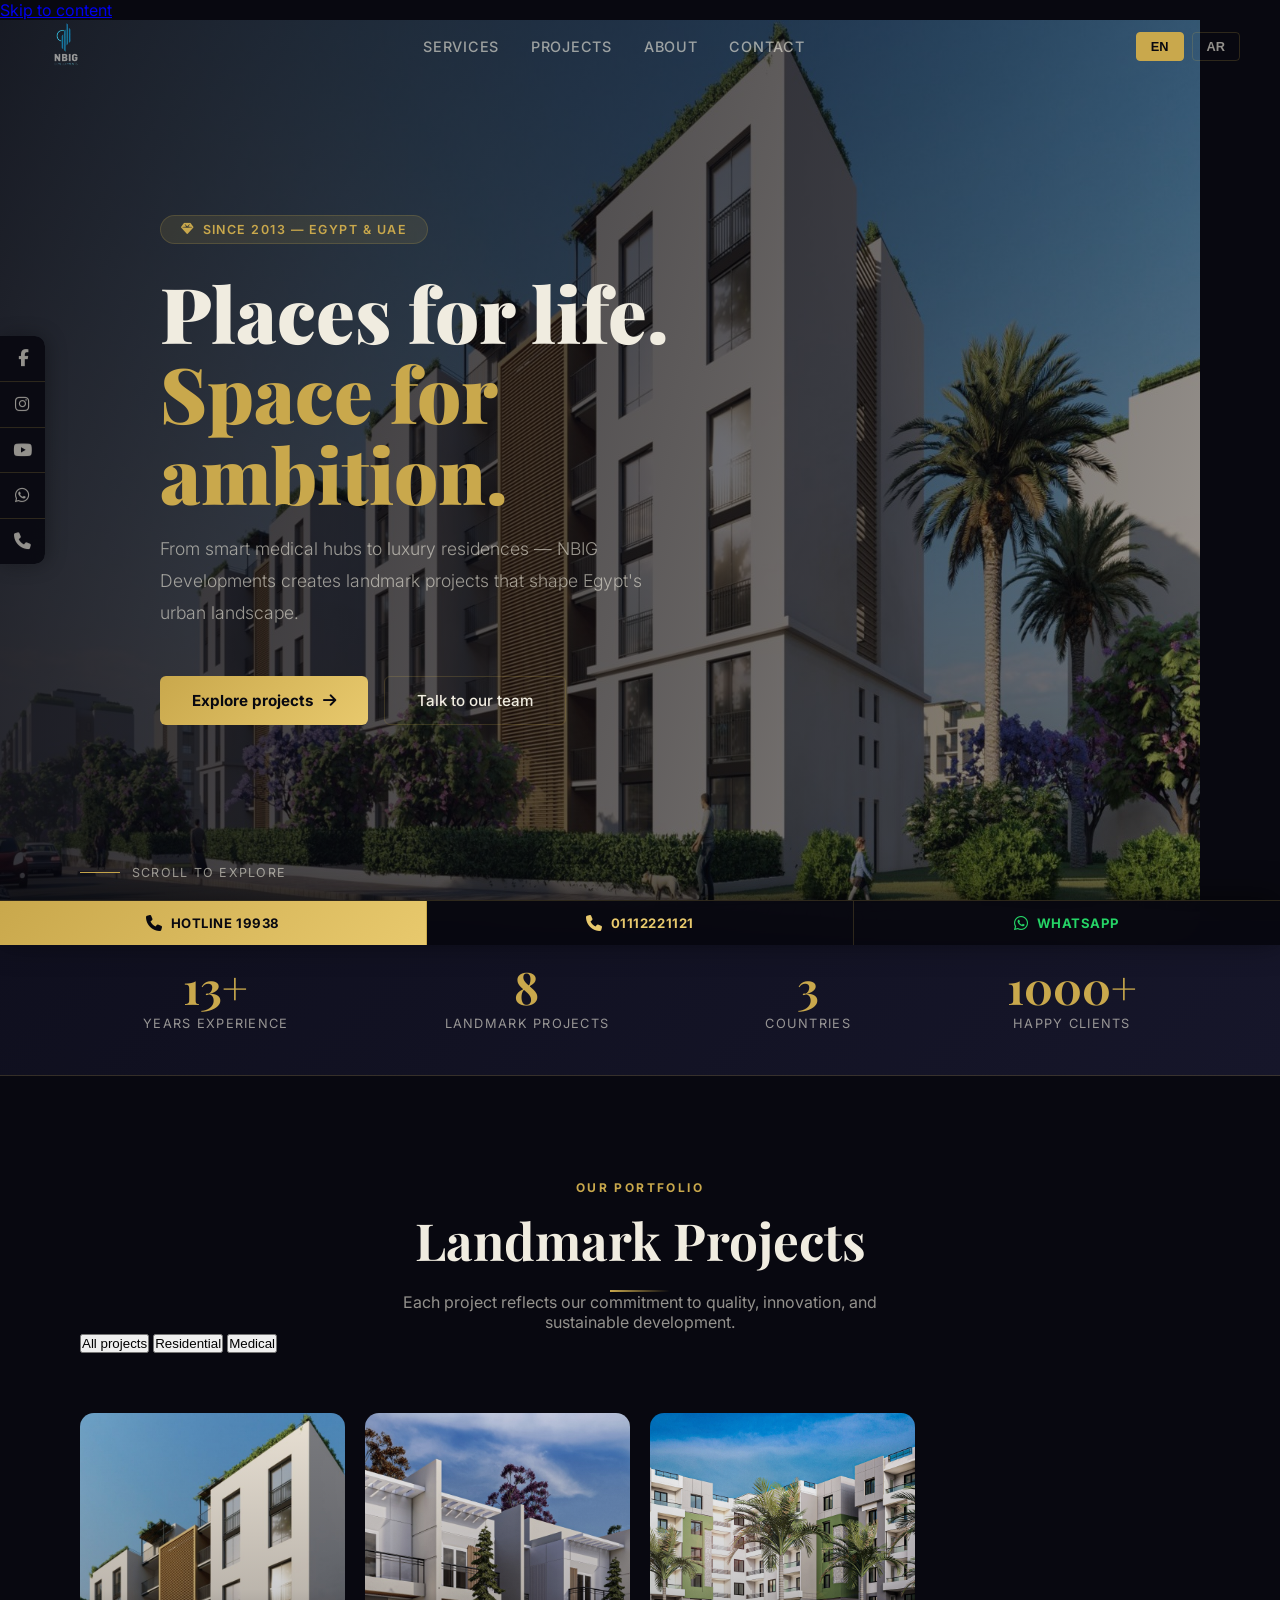
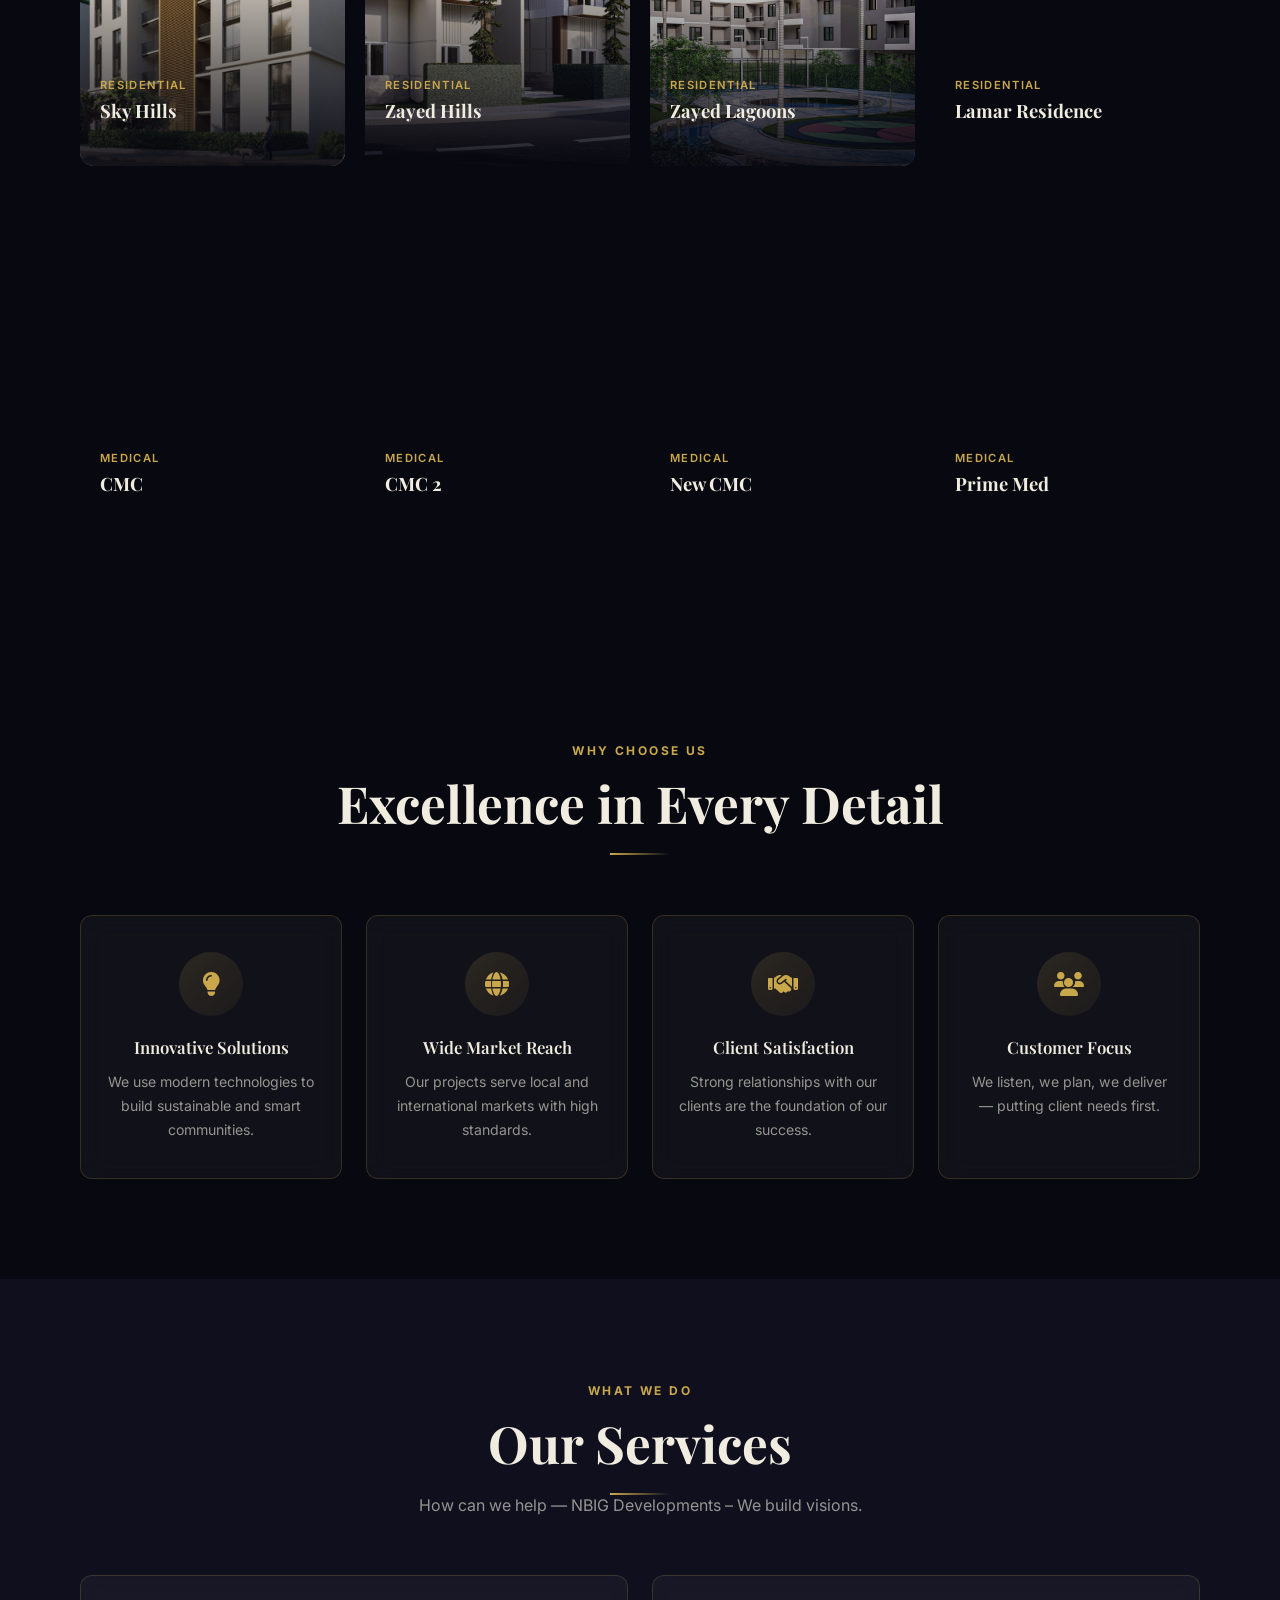
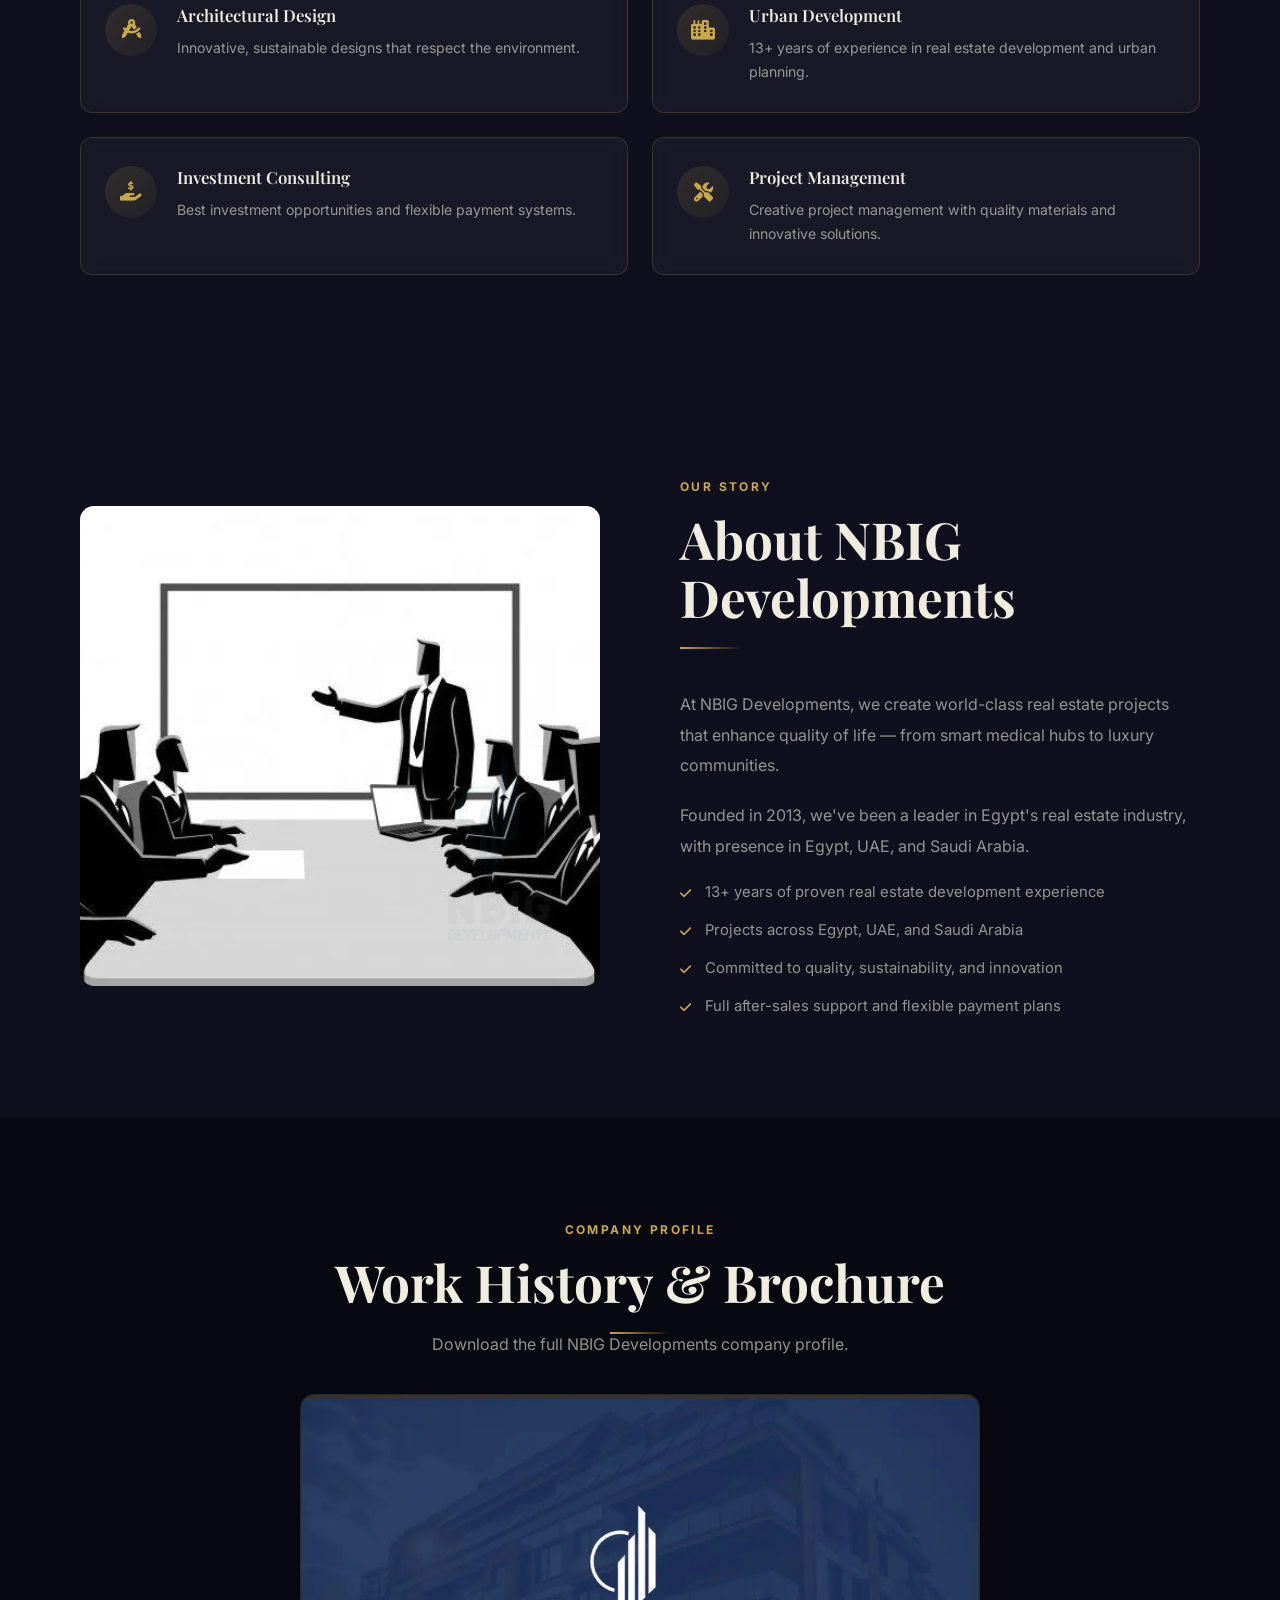
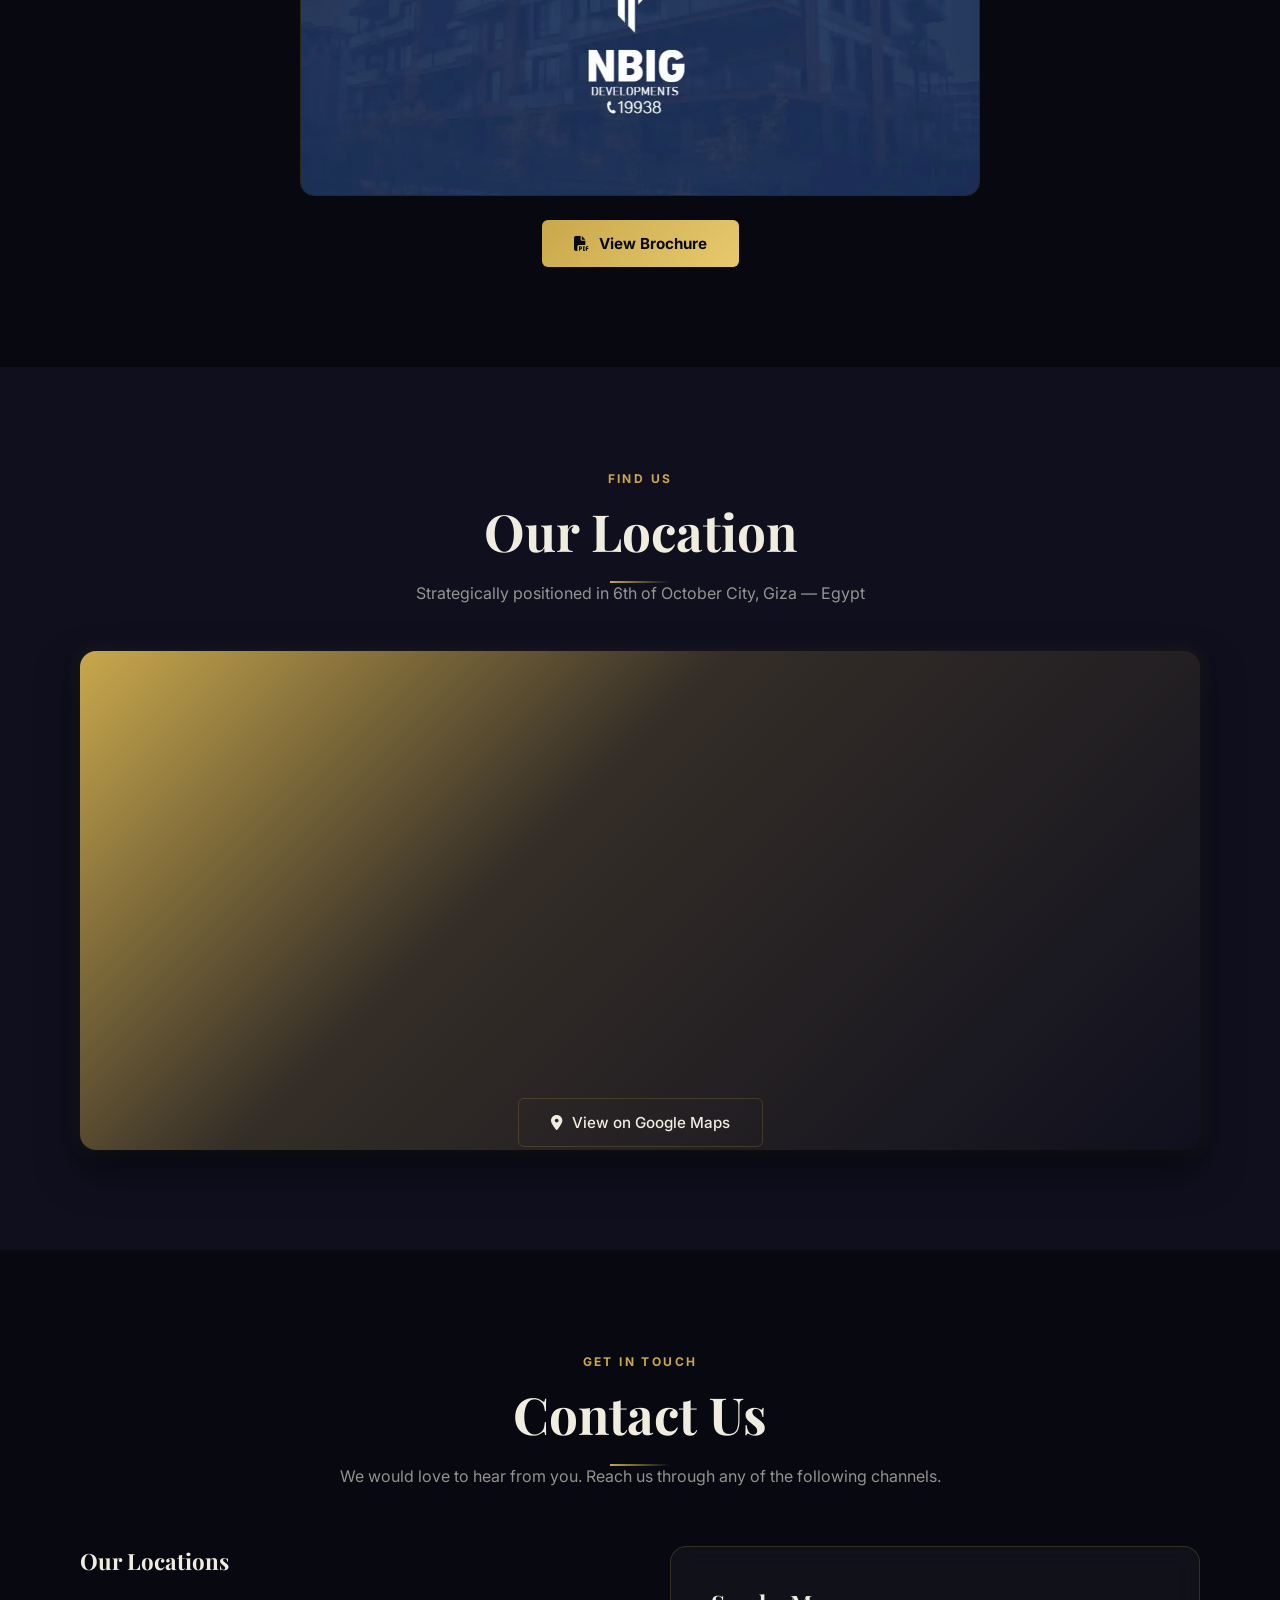
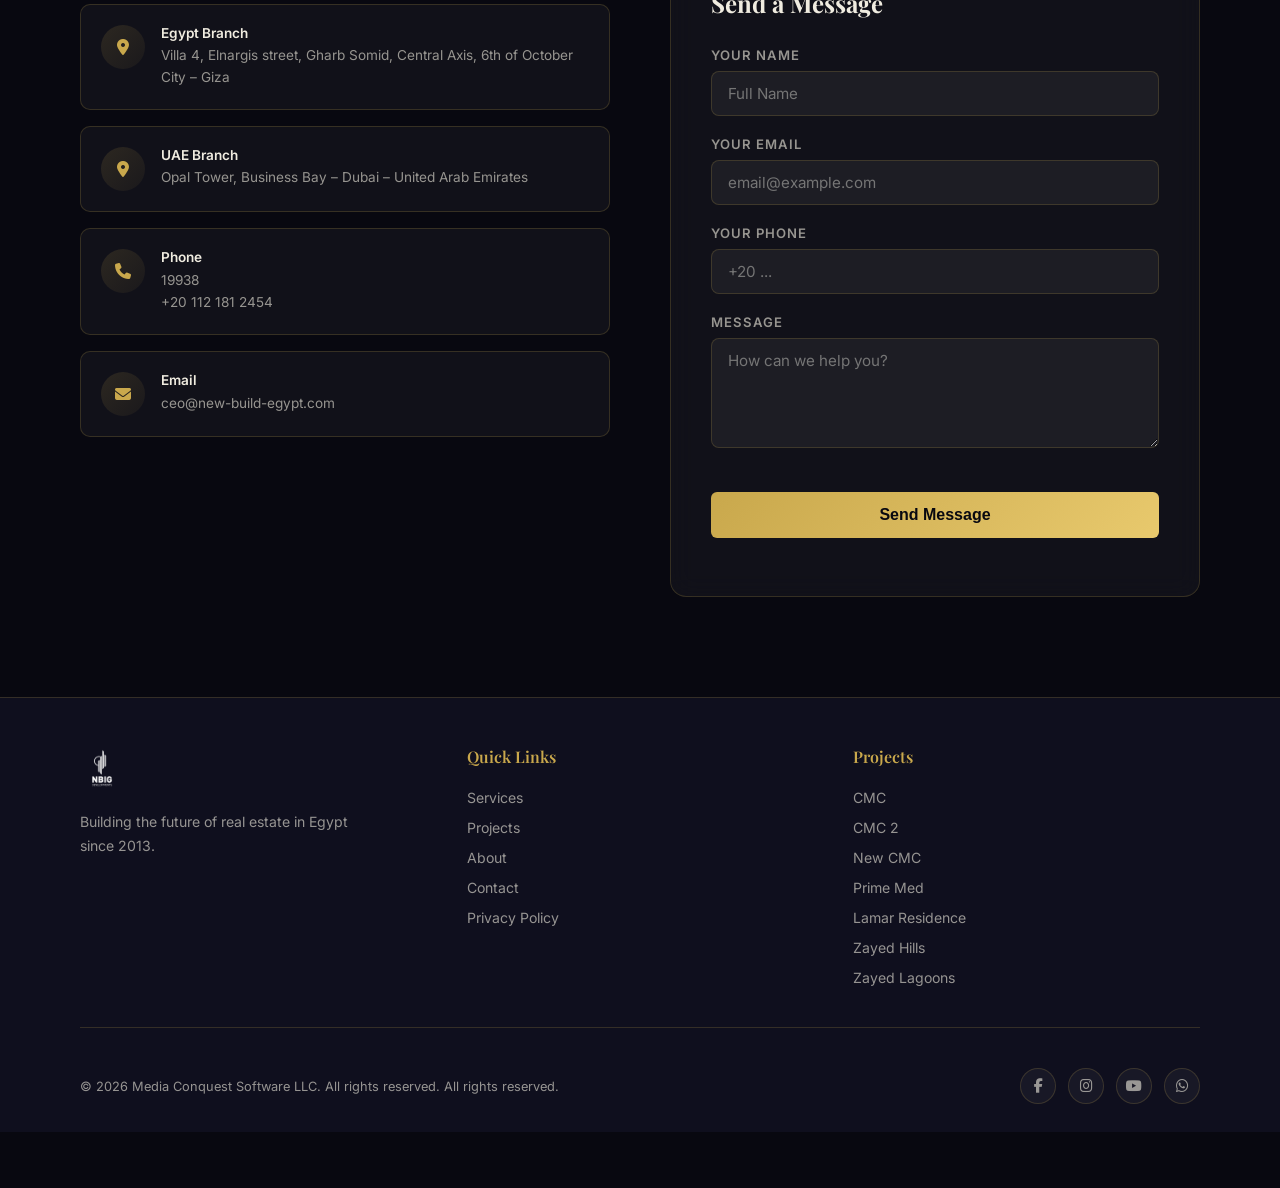
==== commit 254b048e: "Redesign homepage and repair contact flow" ====
--- a/index.html
+++ b/index.html
@@ -2,8 +2,6 @@
 <html lang="en" dir="ltr">
 
 <head>
-  <link rel="preload" as="image" href="images/484871684_657128943376706_1775988631967972767_n-mobile.webp" media="(max-width: 768px)" fetchpriority="high" >
-  <link rel="preload" as="image" href="images/484871684_657128943376706_1775988631967972767_n.webp" media="(min-width: 769px)" fetchpriority="high" >
   <link rel="canonical" href="https://new-build-egypt.com/" >
   <meta charset="UTF-8" >
   <meta name="viewport" content="width=device-width,initial-scale=1.0" >
@@ -102,9 +100,12 @@
     }
 
   </style>
+  <link rel="stylesheet" href="css/editorial.css">
+  <script src="js/site-quality.js" defer></script>
 </head>
 
-<body>
+<body class="homepage">
+  <a class="skip-link" href="#home">Skip to content</a>
   <!-- LOADER -->
   <div id="loader">
     <div class="li"><img class="ll" src="images/logo.webp" alt="NBIG" width="80" height="80">
@@ -137,12 +138,10 @@
     <div class="ls"><button class="lb active" id="ben">EN</button><button class="lb" id="bar">AR</button></div>
   </header>
   <!-- HERO -->
-  <section class="hero" id="home">
+  <section class="hero" id="home" tabindex="-1">
     <div class="hbg">
-      <picture>
-        <source media="(max-width: 768px)" srcset="images/484871684_657128943376706_1775988631967972767_n-mobile.webp">
-        <img src="images/484871684_657128943376706_1775988631967972767_n.webp" alt="NBIG Developments Hero" style="width: 100%; height: 100%; object-fit: cover;" fetchpriority="high" loading="eager" decoding="async">
-      </picture>
+      <img src="images/sky-hills/facade.jpg" alt="Architectural exterior of Sky Hills" width="1200" height="900" fetchpriority="high" decoding="async">
+      <div class="hero-project-note">SKY HILLS / سكاي هيلز</div>
     </div>
     <div class="hc">
       <div class="htag"><i class="fas fa-gem"></i> <span data-t="ht">Since 2013 — Egypt & UAE</span></div>
@@ -150,18 +149,8 @@
       <p class="hsub" data-t="hs">From smart medical hubs to luxury residences — NBIG Developments creates landmark
         projects that shape Egypt's urban landscape.</p>
       <div class="hbtns">
-        <a href="tel:19938" class="bg" id="hero-hotline-btn">
-          <i class="fas fa-phone" aria-hidden="true"></i>
-          <span data-t="cn">Hotline 19938</span>
-        </a>
-        <a href="tel:+201112221121" class="bg" id="hero-call-btn">
-          <i class="fas fa-phone" aria-hidden="true"></i>
-          <span data-t="cn2">Call Now: 01112221121</span>
-        </a>
-        <a href="https://wa.me/201112221121" target="_blank" rel="noopener noreferrer" class="bo" id="hero-wa-btn">
-          <i class="fab fa-whatsapp" aria-hidden="true"></i>
-          <span>WhatsApp</span>
-        </a>
+        <a href="#portfolio" class="bg"><span data-t="vp">Explore our projects</span> <i class="fas fa-arrow-right" aria-hidden="true"></i></a>
+        <a href="#contact" class="bo"><span data-t="cu">Talk to our team</span></a>
       </div>
     </div>
     <div class="hscroll" data-t="sc">Scroll to explore</div>
@@ -185,6 +174,87 @@
       <div class="sl" data-t="s4">Happy Clients</div>
     </div>
   </div>
+  <!-- PROJECTS -->
+  <section id="portfolio">
+    <div style="text-align:center;">
+      <span class="stag" data-t="prt">Our Portfolio</span>
+      <h2 class="stitle" data-t="prti">Landmark Projects</h2>
+      <div class="ssep" style="margin:0 auto;"></div>
+      <p style="color:var(--muted);max-width:520px;margin:0 auto;" data-t="prd">Each project reflects our commitment to
+        quality, innovation, and sustainable development.</p>
+    </div>
+    <div class="project-filters" role="group" aria-label="Filter projects">
+      <button type="button" data-project-filter="all" aria-pressed="true" data-t="filterAll">All projects</button>
+      <button type="button" data-project-filter="residential" aria-pressed="false" data-t="cat-res">Residential</button>
+      <button type="button" data-project-filter="medical" aria-pressed="false" data-t="cat-med">Medical</button>
+    </div>
+    <div class="pg reveal">
+      <a href="sky-hills.html" class="pc">
+        <img src="images/sky-hills/facade.jpg" alt="Sky Hills" >
+        <div class="pc-info">
+          <div class="pc-cat" data-t="cat-res">Residential</div>
+          <div class="pc-name">Sky Hills</div>
+          <div class="pc-arrow"><i class="fas fa-arrow-right"></i> <span data-t="vpr">View Project</span></div>
+        </div>
+      </a>
+      <a href="zayed-hills.html" class="pc">
+        <img src="images/zayedd.jpg" alt="Zayed Hills" >
+        <div class="pc-info">
+          <div class="pc-cat" data-t="cat-res">Residential</div>
+          <div class="pc-name">Zayed Hills</div>
+          <div class="pc-arrow"><i class="fas fa-arrow-right"></i> <span data-t="vpr">View Project</span></div>
+        </div>
+      </a>
+      <a href="zayed-lagoons.html" class="pc">
+        <img src="images/zx-07.webp" alt="Zayed Lagoons" width="300" height="400" loading="lazy" decoding="async">
+        <div class="pc-info">
+          <div class="pc-cat" data-t="cat-res">Residential</div>
+          <div class="pc-name">Zayed Lagoons</div>
+          <div class="pc-arrow"><i class="fas fa-arrow-right"></i> <span data-t="vpr">View Project</span></div>
+        </div>
+      </a>
+      <a href="lamar-residence.html" class="pc">
+        <img src="images/lamarrrr.webp" alt="Lamar Residence" width="300" height="400" loading="lazy" decoding="async">
+        <div class="pc-info">
+          <div class="pc-cat" data-t="cat-res">Residential</div>
+          <div class="pc-name">Lamar Residence</div>
+          <div class="pc-arrow"><i class="fas fa-arrow-right"></i> <span data-t="vpr">View Project</span></div>
+        </div>
+      </a>
+      <a href="cmc.html" class="pc">
+        <img src="images/cmc-1-1.webp" alt="CMC" width="300" height="400" loading="lazy" decoding="async">
+        <div class="pc-info">
+          <div class="pc-cat" data-t="cat-med">Medical</div>
+          <div class="pc-name">CMC</div>
+          <div class="pc-arrow"><i class="fas fa-arrow-right"></i> <span data-t="vpr">View Project</span></div>
+        </div>
+      </a>
+      <a href="cmc-2.html" class="pc">
+        <img src="images/cmc-2.webp" alt="CMC 2" width="300" height="400" loading="lazy" decoding="async">
+        <div class="pc-info">
+          <div class="pc-cat" data-t="cat-med">Medical</div>
+          <div class="pc-name">CMC 2</div>
+          <div class="pc-arrow"><i class="fas fa-arrow-right"></i> <span data-t="vpr">View Project</span></div>
+        </div>
+      </a>
+      <a href="new-cmc.html" class="pc">
+        <img src="images/cmcc.webp" alt="New CMC" width="300" height="400" loading="lazy" decoding="async">
+        <div class="pc-info">
+          <div class="pc-cat" data-t="cat-med">Medical</div>
+          <div class="pc-name">New CMC</div>
+          <div class="pc-arrow"><i class="fas fa-arrow-right"></i> <span data-t="vpr">View Project</span></div>
+        </div>
+      </a>
+      <a href="prime.html" class="pc">
+        <img src="images/OFFICE1.webp" alt="Prime Med" width="300" height="400" loading="lazy" decoding="async">
+        <div class="pc-info">
+          <div class="pc-cat" data-t="cat-med">Medical</div>
+          <div class="pc-name">Prime Med</div>
+          <div class="pc-arrow"><i class="fas fa-arrow-right"></i> <span data-t="vpr">View Project</span></div>
+        </div>
+      </a>
+    </div>
+  </section>
   <!-- WHY US -->
   <section>
     <div style="text-align:center;">
@@ -258,82 +328,6 @@
           </p>
         </div>
       </div>
-    </div>
-  </section>
-  <!-- PROJECTS -->
-  <section id="portfolio">
-    <div style="text-align:center;">
-      <span class="stag" data-t="prt">Our Portfolio</span>
-      <h2 class="stitle" data-t="prti">Landmark Projects</h2>
-      <div class="ssep" style="margin:0 auto;"></div>
-      <p style="color:var(--muted);max-width:520px;margin:0 auto;" data-t="prd">Each project reflects our commitment to
-        quality, innovation, and sustainable development.</p>
-    </div>
-    <div class="pg reveal">
-      <a href="sky-hills.html" class="pc">
-        <img src="images/sky-hills/facade.jpg" alt="Sky Hills" >
-        <div class="pc-info">
-          <div class="pc-cat" data-t="cat-res">Residential</div>
-          <div class="pc-name">Sky Hills</div>
-          <div class="pc-arrow"><i class="fas fa-arrow-right"></i> <span data-t="vpr">View Project</span></div>
-        </div>
-      </a>
-      <a href="zayed-hills.html" class="pc">
-        <img src="images/zayedd.jpg" alt="Zayed Hills" >
-        <div class="pc-info">
-          <div class="pc-cat" data-t="cat-res">Residential</div>
-          <div class="pc-name">Zayed Hills</div>
-          <div class="pc-arrow"><i class="fas fa-arrow-right"></i> <span data-t="vpr">View Project</span></div>
-        </div>
-      </a>
-      <a href="zayed-lagoons.html" class="pc">
-        <img src="images/zx-07.webp" alt="Zayed Lagoons" width="300" height="400" loading="lazy" decoding="async">
-        <div class="pc-info">
-          <div class="pc-cat" data-t="cat-res">Residential</div>
-          <div class="pc-name">Zayed Lagoons</div>
-          <div class="pc-arrow"><i class="fas fa-arrow-right"></i> <span data-t="vpr">View Project</span></div>
-        </div>
-      </a>
-      <a href="lamar-residence.html" class="pc">
-        <img src="images/lamarrrr.webp" alt="Lamar Residence" width="300" height="400" loading="lazy" decoding="async">
-        <div class="pc-info">
-          <div class="pc-cat" data-t="cat-res">Residential</div>
-          <div class="pc-name">Lamar Residence</div>
-          <div class="pc-arrow"><i class="fas fa-arrow-right"></i> <span data-t="vpr">View Project</span></div>
-        </div>
-      </a>
-      <a href="cmc.html" class="pc">
-        <img src="images/cmc-1-1.webp" alt="CMC" width="300" height="400" loading="lazy" decoding="async">
-        <div class="pc-info">
-          <div class="pc-cat" data-t="cat-med">Medical</div>
-          <div class="pc-name">CMC</div>
-          <div class="pc-arrow"><i class="fas fa-arrow-right"></i> <span data-t="vpr">View Project</span></div>
-        </div>
-      </a>
-      <a href="cmc-2.html" class="pc">
-        <img src="images/cmc-2.webp" alt="CMC 2" width="300" height="400" loading="lazy" decoding="async">
-        <div class="pc-info">
-          <div class="pc-cat" data-t="cat-med">Medical</div>
-          <div class="pc-name">CMC 2</div>
-          <div class="pc-arrow"><i class="fas fa-arrow-right"></i> <span data-t="vpr">View Project</span></div>
-        </div>
-      </a>
-      <a href="new-cmc.html" class="pc">
-        <img src="images/cmcc.webp" alt="New CMC" width="300" height="400" loading="lazy" decoding="async">
-        <div class="pc-info">
-          <div class="pc-cat" data-t="cat-med">Medical</div>
-          <div class="pc-name">New CMC</div>
-          <div class="pc-arrow"><i class="fas fa-arrow-right"></i> <span data-t="vpr">View Project</span></div>
-        </div>
-      </a>
-      <a href="prime.html" class="pc">
-        <img src="images/OFFICE1.webp" alt="Prime Med" width="300" height="400" loading="lazy" decoding="async">
-        <div class="pc-info">
-          <div class="pc-cat" data-t="cat-med">Medical</div>
-          <div class="pc-name">Prime Med</div>
-          <div class="pc-arrow"><i class="fas fa-arrow-right"></i> <span data-t="vpr">View Project</span></div>
-        </div>
-      </a>
     </div>
   </section>
   <!-- ABOUT -->
@@ -366,10 +360,10 @@
       <div class="ssep" style="margin:0 auto;"></div>
       <p style="color:var(--muted);" data-t="pdfd">Download the full NBIG Developments company profile in PDF format.
       </p>
-      <a href="pdf/NBIG PROFILE .pdf" target="_blank">
+      <a href="pdf/NBIG PROFILE .pdf" target="_blank" rel="noopener noreferrer">
         <div class="pt"><img src="images/sky-hills-pdf-thumbnail.webp" alt="NBIG Brochure" width="300" height="400" loading="lazy" decoding="async"></div>
       </a>
-      <div style="margin-top:24px;"><a href="pdf/NBIG PROFILE .pdf" target="_blank" class="bg"><i
+      <div style="margin-top:24px;"><a href="pdf/NBIG PROFILE .pdf" target="_blank" rel="noopener noreferrer" class="bg"><i
             class="fas fa-file-pdf"></i> <span data-t="pdfv">View Brochure</span></a></div>
     </div>
   </section>
@@ -385,7 +379,7 @@
       <iframe src="https://www.google.com/maps/embed?pb=!1m18!1m12!1m3!1d3856.1431474520396!2d30.931883499999994!3d29.988616300000004!2m3!1f0!2f0!3f0!3m2!1i1024!2i768!4f13.1!3m3!1m2!1s0x1458570fbd44d64f%3A0x441d34473dd495f2!2sNBIG%20development!5e1!3m2!1sen!2seg!4v1777229555500!5m2!1sen!2seg"
         allowfullscreen="" loading="lazy" referrerpolicy="no-referrer-when-downgrade" title="Google Maps Location"></iframe>
       <div style="text-align:center;margin-top:24px;"><a href="https://maps.app.goo.gl/19ToeuHkrVuKi1Vo9?g_st=iw"
-          target="_blank" class="bo"><i class="fas fa-map-marker-alt"></i> <span data-t="vmb">View on Google
+          target="_blank" rel="noopener noreferrer" class="bo"><i class="fas fa-map-marker-alt"></i> <span data-t="vmb">View on Google
             Maps</span></a></div>
     </div>
   </section>
@@ -431,18 +425,19 @@
       </div>
       <div class="cform">
         <h3 data-t="fm">Send a Message</h3>
-        <form id="contactForm" method="POST" action="send_email.php">
+        <form data-contact-form id="contactForm" method="POST" action="send_email.php">
+          <input type="hidden" name="project" value="NBIG Developments">
           <!-- Honeypot field: hidden from humans, bots will fill it -->
-          <div style="position:absolute;left:-9999px;top:-9999px;visibility:hidden;" aria-hidden="true">
+          <div style="display:none;" aria-hidden="true">
             <label for="website">Website (leave blank)</label>
             <input type="text" id="website" name="website" tabindex="-1" autocomplete="off" >
           </div>
           <label data-t="fn">Your Name</label>
-          <input type="text" name="name" required placeholder="Full Name" >
+          <input type="text" autocomplete="name" name="name" required placeholder="Full Name" >
           <label data-t="fe">Your Email</label>
-          <input type="email" name="email" required placeholder="email@example.com" >
+          <input type="email" autocomplete="email" name="email" required placeholder="email@example.com" >
           <label data-t="fph">Your Phone</label>
-          <input type="text" name="number" required placeholder="+20 ..." >
+          <input type="tel" autocomplete="tel" name="number" required placeholder="+20 ..." >
           <label data-t="fmsg">Message <span
               style="color:var(--muted);font-size:.82em;font-weight:400;">(optional)</span></label>
           <textarea name="message" placeholder="How can we help you?"></textarea>
@@ -452,7 +447,7 @@
           <button type="submit" class="bg"
             style="width:100%;justify-content:center;border:none;cursor:pointer;font-size:1rem;" data-t="fsb"><i
               class="fas fa-paper-plane"></i> Send Message</button>
-          <div id="formResult" style="margin-top:18px;text-align:center;font-weight:600;font-size:.9rem;"></div>
+          <div role="status" aria-live="polite" id="formResult" style="margin-top:18px;text-align:center;font-weight:600;font-size:.9rem;"></div>
         </form>
       </div>
     </div>
@@ -491,13 +486,14 @@
     <div class="footer-bottom">
       <div>© 2026 Media Conquest Software LLC. All rights reserved. <span data-t="rg">All rights reserved.</span></div>
       <div class="footer-social">
-        <a href="https://www.facebook.com/nbigdevelopments" target="_blank" aria-label="Facebook Profile"><i class="fab fa-facebook-f"></i></a>
-        <a href="https://www.instagram.com/nbigdevelopments/" target="_blank" aria-label="Instagram Profile"><i class="fab fa-instagram"></i></a>
-        <a href="https://www.youtube.com/@nbigdevelopments6485" target="_blank" aria-label="YouTube Channel"><i class="fab fa-youtube"></i></a>
-        <a href="https://wa.me/201112221121" target="_blank" aria-label="WhatsApp Contact"><i class="fab fa-whatsapp"></i></a>
+        <a href="https://www.facebook.com/nbigdevelopments" target="_blank" rel="noopener noreferrer" aria-label="Facebook Profile"><i class="fab fa-facebook-f"></i></a>
+        <a href="https://www.instagram.com/nbigdevelopments/" target="_blank" rel="noopener noreferrer" aria-label="Instagram Profile"><i class="fab fa-instagram"></i></a>
+        <a href="https://www.youtube.com/@nbigdevelopments6485" target="_blank" rel="noopener noreferrer" aria-label="YouTube Channel"><i class="fab fa-youtube"></i></a>
+        <a href="https://wa.me/201112221121" target="_blank" rel="noopener noreferrer" aria-label="WhatsApp Contact"><i class="fab fa-whatsapp"></i></a>
       </div>
     </div>
   </footer>
+  <script src="https://www.google.com/recaptcha/api.js" async defer></script>
   <script>const hideLoader = () => { const l = document.getElementById('loader'); if (l) l.classList.add('hidden'); };
 window.addEventListener('load', () => setTimeout(hideLoader, 500));
 setTimeout(hideLoader, 5000); // Fail-safe fallback after 5s
@@ -506,23 +502,10 @@
 document.querySelectorAll('#nm a').forEach(a => a.addEventListener('click', () => document.getElementById('nm').classList.remove('open')));
 document.getElementById('mc').onclick = () => document.getElementById('nm').classList.remove('open');
 document.querySelectorAll('.reveal').forEach(el => new IntersectionObserver((e) => { if (e[0].isIntersecting) e[0].target.classList.add('visible'); }, { threshold: 0.1 }).observe(el));
-document.getElementById('contactForm').onsubmit = async function (e) {
-e.preventDefault();
-const res = document.getElementById('formResult');
-const tk = typeof grecaptcha !== 'undefined' ? grecaptcha.getResponse() : '';
-if (!tk) { res.style.color = '#e8c96d'; res.textContent = 'Please complete the reCAPTCHA first.'; return; }
-res.style.color = 'var(--muted)'; res.textContent = 'Sending...';
-try {
-const r = await fetch('send_email.php', { method: 'POST', body: new FormData(e.target) });
-const d = await r.json();
-if (d.success) { res.style.color = '#4caf50'; res.textContent = 'Message sent successfully!'; e.target.reset(); if (typeof grecaptcha !== 'undefined') grecaptcha.reset(); }
-else { res.style.color = '#f44336'; res.textContent = d.message || 'An error occurred.'; }
-} catch { res.style.color = '#f44336'; res.textContent = 'Connection error. Please try again.'; }
-};
-const T = { en: { ns: 'Services', np: 'Projects', na: 'About', nc: 'Contact', ht: 'Since 2013 — Egypt & UAE', h1: 'Building<br/>the <span>Future</span><br/>of Real Estate', hs: "From smart medical hubs to luxury residences — NBIG Developments creates landmark projects that shape Egypt's urban landscape.", vp: 'View Projects', cu: 'Contact Us', sc: 'Scroll to explore', s1: 'Years Experience', s2: 'Landmark Projects', s3: 'Countries', s4: 'Happy Clients', wt: 'Why Choose Us', wti: 'Excellence in Every Detail', w1: 'Innovative Solutions', w1d: 'We use modern technologies to build sustainable and smart communities.', w2: 'Wide Market Reach', w2d: 'Our projects serve local and international markets with high standards.', w3: 'Client Satisfaction', w3d: 'Strong relationships with our clients are the foundation of our success.', w4: 'Customer Focus', w4d: 'We listen, we plan, we deliver — putting client needs first.', svt: 'What We Do', svti: 'Our Services', svd: 'How can we help — NBIG Developments – We build visions.', sv1: 'Architectural Design', sv1d: 'Innovative, sustainable designs that respect the environment.', sv2: 'Urban Development', sv2d: '13+ years of experience in real estate development and urban planning.', sv3: 'Investment Consulting', sv3d: 'Best investment opportunities and flexible payment systems.', sv4: 'Project Management', sv4d: 'Creative project management with quality materials and innovative solutions.', prt: 'Our Portfolio', prti: 'Landmark Projects', prd: 'Each project reflects our commitment to quality, innovation, and sustainable development.', 'cat-res': 'Residential', 'cat-med': 'Medical', vpr: 'View Project', abt: 'Our Story', abti: 'About NBIG Developments', abt1: "At NBIG Developments, we create world-class real estate projects that enhance quality of life — from smart medical hubs to luxury communities.", abt2: "Founded in 2013, we've been a leader in Egypt's real estate industry, with presence in Egypt, UAE, and Saudi Arabia.", ab1: '13+ years of proven real estate development experience', ab2: 'Projects across Egypt, UAE, and Saudi Arabia', ab3: 'Committed to quality, sustainability, and innovation', ab4: 'Full after-sales support and flexible payment plans', pdft: 'Company Profile', pdfti: 'Work History & Brochure', pdfd: 'Download the full NBIG Developments company profile.', pdfv: 'View Brochure', mpt: 'Find Us', mpti: 'Our Location', mpd: 'Strategically positioned in 6th of October City, Giza — Egypt', vmb: 'View on Google Maps', ctt: 'Get in Touch', ctti: 'Contact Us', ctd: 'We would love to hear from you. Reach us through any of the following channels.', loc: 'Our Locations', eg: 'Egypt Branch', ega: 'Villa 4, Elnargis street, Gharb Somid, Central Axis, 6th of October City – Giza', ua: 'UAE Branch', uaa: 'Opal Tower, Business Bay – Dubai – United Arab Emirates', ph: 'Phone', fm: 'Send a Message', fn: 'Your Name', fe: 'Your Email', fph: 'Your Phone', fmsg: 'Message', fsb: 'Send Message', fd: 'Building the future of real estate in Egypt since 2013.', fl: 'Quick Links', pp_link: 'Privacy Policy', fpro: 'Projects', rg: 'All rights reserved.' }, ar: { ns: 'الخدمات', np: 'المشاريع', na: 'عن الشركة', nc: 'اتصل بنا', ht: 'منذ 2013 — مصر والإمارات', h1: 'نبني<br/><span>مستقبل</span><br/>العقارات', hs: 'من المراكز الطبية الذكية إلى المجمعات السكنية الفاخرة — NBIG تخلق مشاريع استثنائية تُشكّل المشهد الحضري في مصر.', vp: 'مشاريعنا', cu: 'اتصل بنا', sc: 'استكشف', s1: 'سنة خبرة', s2: 'مشروع بارز', s3: 'دول', s4: 'عميل سعيد', wt: 'لماذا تختارنا', wti: 'التميز في كل تفصيلة', w1: 'حلول مبتكرة', w1d: 'نستخدم التقنيات الحديثة لبناء مجتمعات ذكية ومستدامة.', w2: 'وصول واسع للسوق', w2d: 'مشاريعنا تخدم الأسواق المحلية والدولية بمعايير عالية.', w3: 'رضا العملاء', w3d: 'العلاقات القوية مع عملائنا هي أساس نجاحنا المستمر.', w4: 'تركيز على العميل', w4d: 'نصغي ونخطط ننجز — مع تقديم احتياجات العملاء دائماً.', svt: 'ما نقدمه', svti: 'خدماتنا', svd: 'كيف يمكننا المساعدة — NBIG تبني الرؤى', sv1: 'التصميم المعماري', sv1d: 'تصاميم مبتكرة ومستدامة تحترم البيئة وتعزز الحياة المجتمعية.', sv2: 'التطوير العمراني', sv2d: 'أكثر من 13 عاماً خبرة في التطوير العقاري وإدارة المشاريع.', sv3: 'الاستشارات الاستثمارية', sv3d: 'أفضل الفرص الاستثمارية وأنظمة دفع مرنة وخدمة ما بعد البيع.', sv4: 'إدارة المشاريع', sv4d: 'إدارة مشاريع إبداعية بمواد جودة عالية وحلول مبتكرة.', prt: 'محفظتنا', prti: 'مشاريع بارزة', prd: 'كل مشروع يعكس التزامنا بالجودة والابتكار والاستدامة.', 'cat-res': 'سكني', 'cat-med': 'طبي', vpr: 'عرض المشروع', abt: 'قصتنا', abti: 'عن NBIG Developments', abt1: 'في NBIG نسعى لإنشاء مشاريع عقارية عالمية تعزز جودة الحياة — من المراكز الطبية الذكية إلى المجتمعات السكنية.', abt2: 'تأسست عام 2013 وكانت رائدة في السوق العقاري المصري مع حضور في مصر والإمارات والسعودية.', ab1: 'أكثر من 13 سنة خبرة مُثبتة في التطوير العقاري', ab2: 'مشاريع في مصر والإمارات والسعودية', ab3: 'التزام بالجودة والاستدامة والابتكار', ab4: 'دعم كامل بعد البيع وأنظمة تقسيط مرنة', pdft: 'الملف التعريفي', pdfti: 'سجل العمل والكتيب', pdfd: 'تحميل الملف التعريفي الكامل لـ NBIG Developments.', pdfv: 'عرض الكتيب', mpt: 'أين نحن', mpti: 'موقعنا', mpd: 'موقع استراتيجي في مدينة 6 أكتوبر، الجيزة — مصر', vmb: 'عرض على خرائط جوجل', ctt: 'تواصل معنا', ctti: 'اتصل بنا', ctd: 'يسعدنا التواصل معك عبر أي من القنوات التالية.', loc: 'مواقعنا', eg: 'الفرع المصري', ega: 'فيلا 4، شارع النرجس، غرب سوميد، المحور المركزي، مدينة 6 أكتوبر — الجيزة', ua: 'الفرع الإماراتي', uaa: 'برج أوبال، بيزنس باي — دبي — الإمارات العربية المتحدة', ph: 'الهاتف', fm: 'أرسل رسالة', fn: 'اسمك', fe: 'بريدك الإلكتروني', fph: 'رقم هاتفك', fmsg: 'رسالتك', fsb: 'إرسال الرسالة', fd: 'نبني مستقبل العقارات في مصر منذ 2013.', fl: 'روابط سريعة', pp_link: 'سياسة الخصوصية', fpro: 'المشاريع', rg: 'جميع الحقوق محفوظة.' } };
-function setLang(l) { document.documentElement.lang = l; document.documentElement.dir = l === 'ar' ? 'rtl' : 'ltr'; document.getElementById('ben').classList.toggle('active', l === 'en'); document.getElementById('bar').classList.toggle('active', l === 'ar'); document.querySelectorAll('[data-t]').forEach(el => { const k = el.getAttribute('data-t'); if (T[l][k] !== undefined) el.innerHTML = T[l][k]; }); localStorage.setItem('lang', l); }
+const T = { en: { filterAll: 'All projects', ns: 'Services', np: 'Projects', na: 'About', nc: 'Contact', ht: 'Since 2013 — Egypt & UAE', h1: 'Places for life.<br/><span>Space for ambition.</span>', hs: "From smart medical hubs to luxury residences — NBIG Developments creates landmark projects that shape Egypt's urban landscape.", vp: 'Explore projects', cu: 'Talk to our team', sc: 'Scroll to explore', s1: 'Years Experience', s2: 'Landmark Projects', s3: 'Countries', s4: 'Happy Clients', wt: 'Why Choose Us', wti: 'Excellence in Every Detail', w1: 'Innovative Solutions', w1d: 'We use modern technologies to build sustainable and smart communities.', w2: 'Wide Market Reach', w2d: 'Our projects serve local and international markets with high standards.', w3: 'Client Satisfaction', w3d: 'Strong relationships with our clients are the foundation of our success.', w4: 'Customer Focus', w4d: 'We listen, we plan, we deliver — putting client needs first.', svt: 'What We Do', svti: 'Our Services', svd: 'How can we help — NBIG Developments – We build visions.', sv1: 'Architectural Design', sv1d: 'Innovative, sustainable designs that respect the environment.', sv2: 'Urban Development', sv2d: '13+ years of experience in real estate development and urban planning.', sv3: 'Investment Consulting', sv3d: 'Best investment opportunities and flexible payment systems.', sv4: 'Project Management', sv4d: 'Creative project management with quality materials and innovative solutions.', prt: 'Our Portfolio', prti: 'Landmark Projects', prd: 'Each project reflects our commitment to quality, innovation, and sustainable development.', 'cat-res': 'Residential', 'cat-med': 'Medical', vpr: 'View Project', abt: 'Our Story', abti: 'About NBIG Developments', abt1: "At NBIG Developments, we create world-class real estate projects that enhance quality of life — from smart medical hubs to luxury communities.", abt2: "Founded in 2013, we've been a leader in Egypt's real estate industry, with presence in Egypt, UAE, and Saudi Arabia.", ab1: '13+ years of proven real estate development experience', ab2: 'Projects across Egypt, UAE, and Saudi Arabia', ab3: 'Committed to quality, sustainability, and innovation', ab4: 'Full after-sales support and flexible payment plans', pdft: 'Company Profile', pdfti: 'Work History & Brochure', pdfd: 'Download the full NBIG Developments company profile.', pdfv: 'View Brochure', mpt: 'Find Us', mpti: 'Our Location', mpd: 'Strategically positioned in 6th of October City, Giza — Egypt', vmb: 'View on Google Maps', ctt: 'Get in Touch', ctti: 'Contact Us', ctd: 'We would love to hear from you. Reach us through any of the following channels.', loc: 'Our Locations', eg: 'Egypt Branch', ega: 'Villa 4, Elnargis street, Gharb Somid, Central Axis, 6th of October City – Giza', ua: 'UAE Branch', uaa: 'Opal Tower, Business Bay – Dubai – United Arab Emirates', ph: 'Phone', fm: 'Send a Message', fn: 'Your Name', fe: 'Your Email', fph: 'Your Phone', fmsg: 'Message', fsb: 'Send Message', fd: 'Building the future of real estate in Egypt since 2013.', fl: 'Quick Links', pp_link: 'Privacy Policy', fpro: 'Projects', rg: 'All rights reserved.' }, ar: { filterAll: 'جميع المشاريع', ns: 'الخدمات', np: 'المشاريع', na: 'عن الشركة', nc: 'اتصل بنا', ht: 'منذ 2013 — مصر والإمارات', h1: 'مكان لحياتك.<br/><span>ومساحة لطموحك.</span>', hs: 'من المراكز الطبية الذكية إلى المجمعات السكنية الفاخرة — NBIG تخلق مشاريع استثنائية تُشكّل المشهد الحضري في مصر.', vp: 'مشاريعنا', cu: 'اتصل بنا', sc: 'استكشف', s1: 'سنة خبرة', s2: 'مشروع بارز', s3: 'دول', s4: 'عميل سعيد', wt: 'لماذا تختارنا', wti: 'التميز في كل تفصيلة', w1: 'حلول مبتكرة', w1d: 'نستخدم التقنيات الحديثة لبناء مجتمعات ذكية ومستدامة.', w2: 'وصول واسع للسوق', w2d: 'مشاريعنا تخدم الأسواق المحلية والدولية بمعايير عالية.', w3: 'رضا العملاء', w3d: 'العلاقات القوية مع عملائنا هي أساس نجاحنا المستمر.', w4: 'تركيز على العميل', w4d: 'نصغي ونخطط ننجز — مع تقديم احتياجات العملاء دائماً.', svt: 'ما نقدمه', svti: 'خدماتنا', svd: 'كيف يمكننا المساعدة — NBIG تبني الرؤى', sv1: 'التصميم المعماري', sv1d: 'تصاميم مبتكرة ومستدامة تحترم البيئة وتعزز الحياة المجتمعية.', sv2: 'التطوير العمراني', sv2d: 'أكثر من 13 عاماً خبرة في التطوير العقاري وإدارة المشاريع.', sv3: 'الاستشارات الاستثمارية', sv3d: 'أفضل الفرص الاستثمارية وأنظمة دفع مرنة وخدمة ما بعد البيع.', sv4: 'إدارة المشاريع', sv4d: 'إدارة مشاريع إبداعية بمواد جودة عالية وحلول مبتكرة.', prt: 'محفظتنا', prti: 'مشاريع بارزة', prd: 'كل مشروع يعكس التزامنا بالجودة والابتكار والاستدامة.', 'cat-res': 'سكني', 'cat-med': 'طبي', vpr: 'عرض المشروع', abt: 'قصتنا', abti: 'عن NBIG Developments', abt1: 'في NBIG نسعى لإنشاء مشاريع عقارية عالمية تعزز جودة الحياة — من المراكز الطبية الذكية إلى المجتمعات السكنية.', abt2: 'تأسست عام 2013 وكانت رائدة في السوق العقاري المصري مع حضور في مصر والإمارات والسعودية.', ab1: 'أكثر من 13 سنة خبرة مُثبتة في التطوير العقاري', ab2: 'مشاريع في مصر والإمارات والسعودية', ab3: 'التزام بالجودة والاستدامة والابتكار', ab4: 'دعم كامل بعد البيع وأنظمة تقسيط مرنة', pdft: 'الملف التعريفي', pdfti: 'سجل العمل والكتيب', pdfd: 'تحميل الملف التعريفي الكامل لـ NBIG Developments.', pdfv: 'عرض الكتيب', mpt: 'أين نحن', mpti: 'موقعنا', mpd: 'موقع استراتيجي في مدينة 6 أكتوبر، الجيزة — مصر', vmb: 'عرض على خرائط جوجل', ctt: 'تواصل معنا', ctti: 'اتصل بنا', ctd: 'يسعدنا التواصل معك عبر أي من القنوات التالية.', loc: 'مواقعنا', eg: 'الفرع المصري', ega: 'فيلا 4، شارع النرجس، غرب سوميد، المحور المركزي، مدينة 6 أكتوبر — الجيزة', ua: 'الفرع الإماراتي', uaa: 'برج أوبال، بيزنس باي — دبي — الإمارات العربية المتحدة', ph: 'الهاتف', fm: 'أرسل رسالة', fn: 'اسمك', fe: 'بريدك الإلكتروني', fph: 'رقم هاتفك', fmsg: 'رسالتك', fsb: 'إرسال الرسالة', fd: 'نبني مستقبل العقارات في مصر منذ 2013.', fl: 'روابط سريعة', pp_link: 'سياسة الخصوصية', fpro: 'المشاريع', rg: 'جميع الحقوق محفوظة.' } };
+function setLang(l) { document.documentElement.lang = l; document.documentElement.dir = l === 'ar' ? 'rtl' : 'ltr'; document.getElementById('ben').classList.toggle('active', l === 'en'); document.getElementById('bar').classList.toggle('active', l === 'ar'); document.querySelectorAll('[data-t]').forEach(el => { const k = el.getAttribute('data-t'); if (T[l][k] !== undefined) el.innerHTML = T[l][k]; }); try { localStorage.setItem('lang', l); } catch {} }
 document.getElementById('ben').onclick = () => setLang('en'); document.getElementById('bar').onclick = () => setLang('ar');
-setLang(localStorage.getItem('lang') || 'en');
+let savedLang = 'en'; try { savedLang = localStorage.getItem('lang'); } catch {} setLang(savedLang === 'ar' ? 'ar' : 'en');
     /* ── Floating Bottom Bar — show after scrolling past hero ── */
     const floatBar = document.getElementById('floatBar');
     if (floatBar) {
@@ -554,4 +537,4 @@
 
 </body>
 
-</html>+        </html>
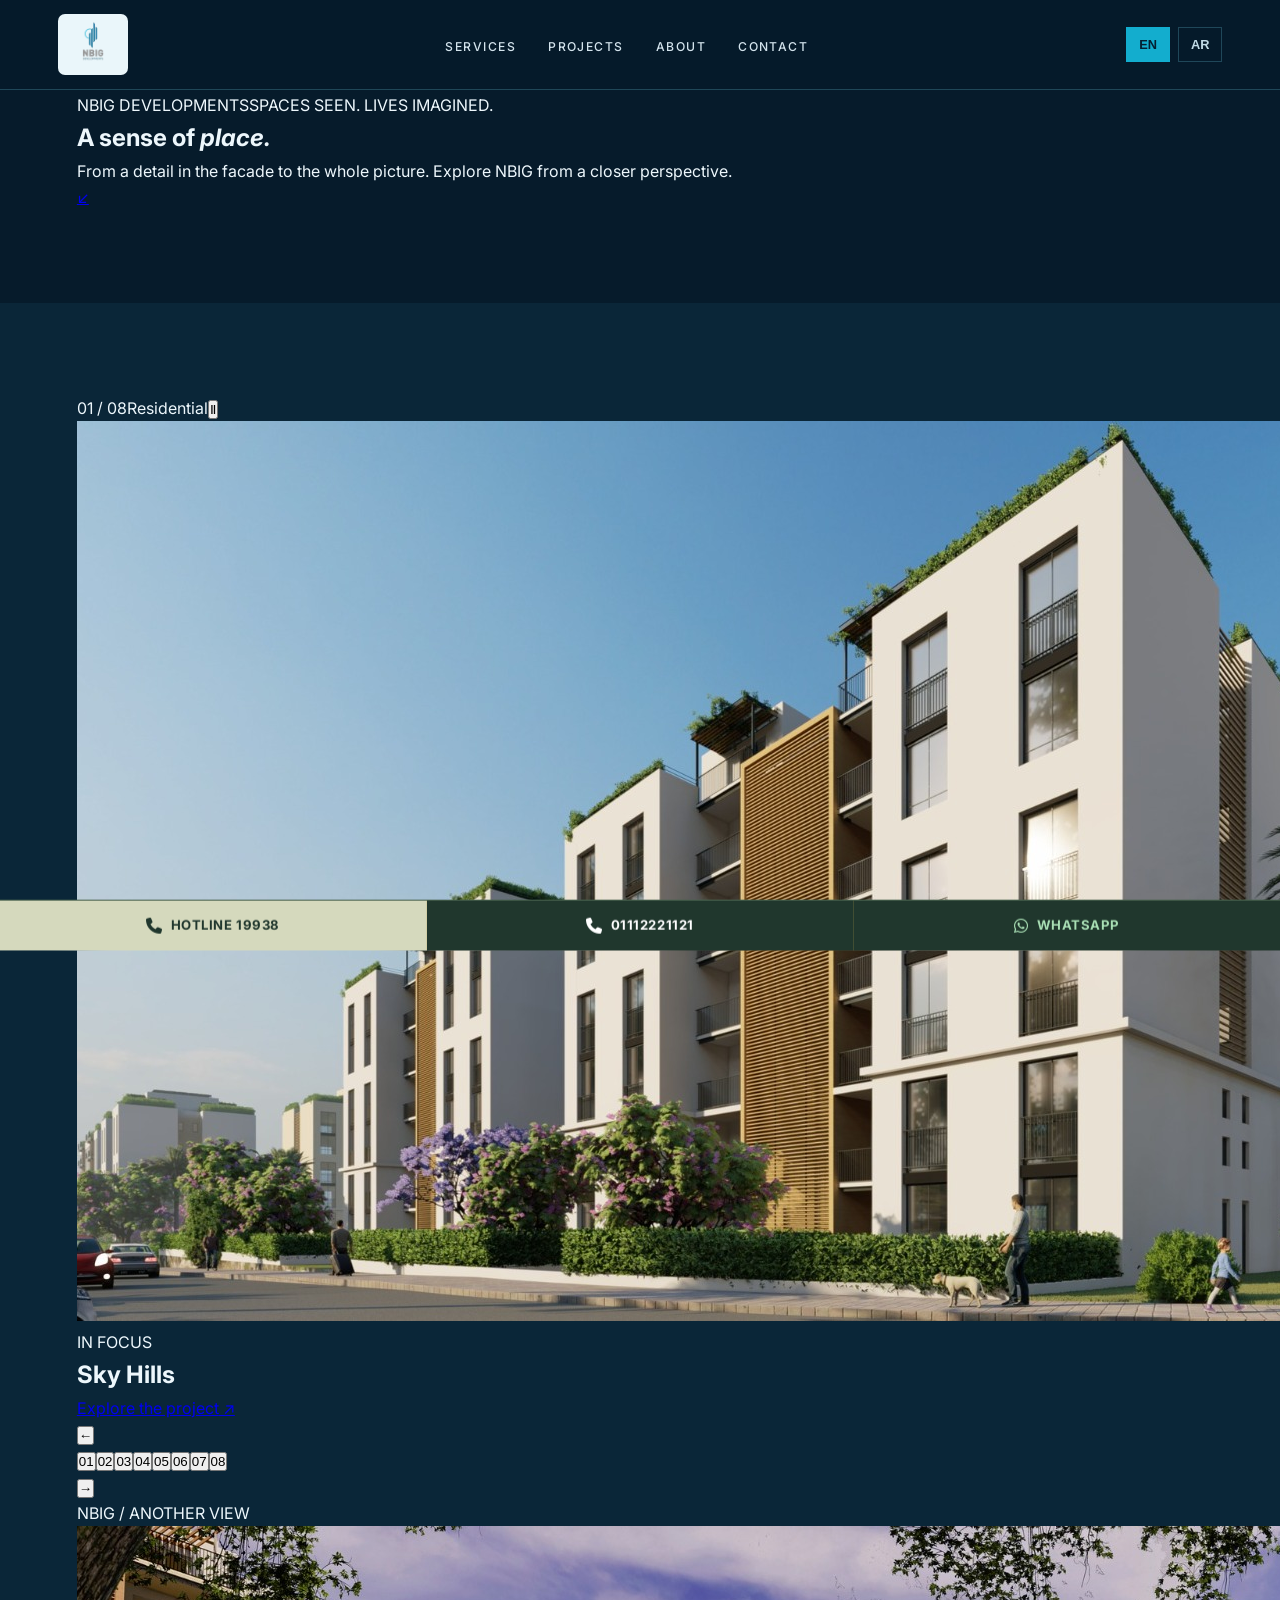
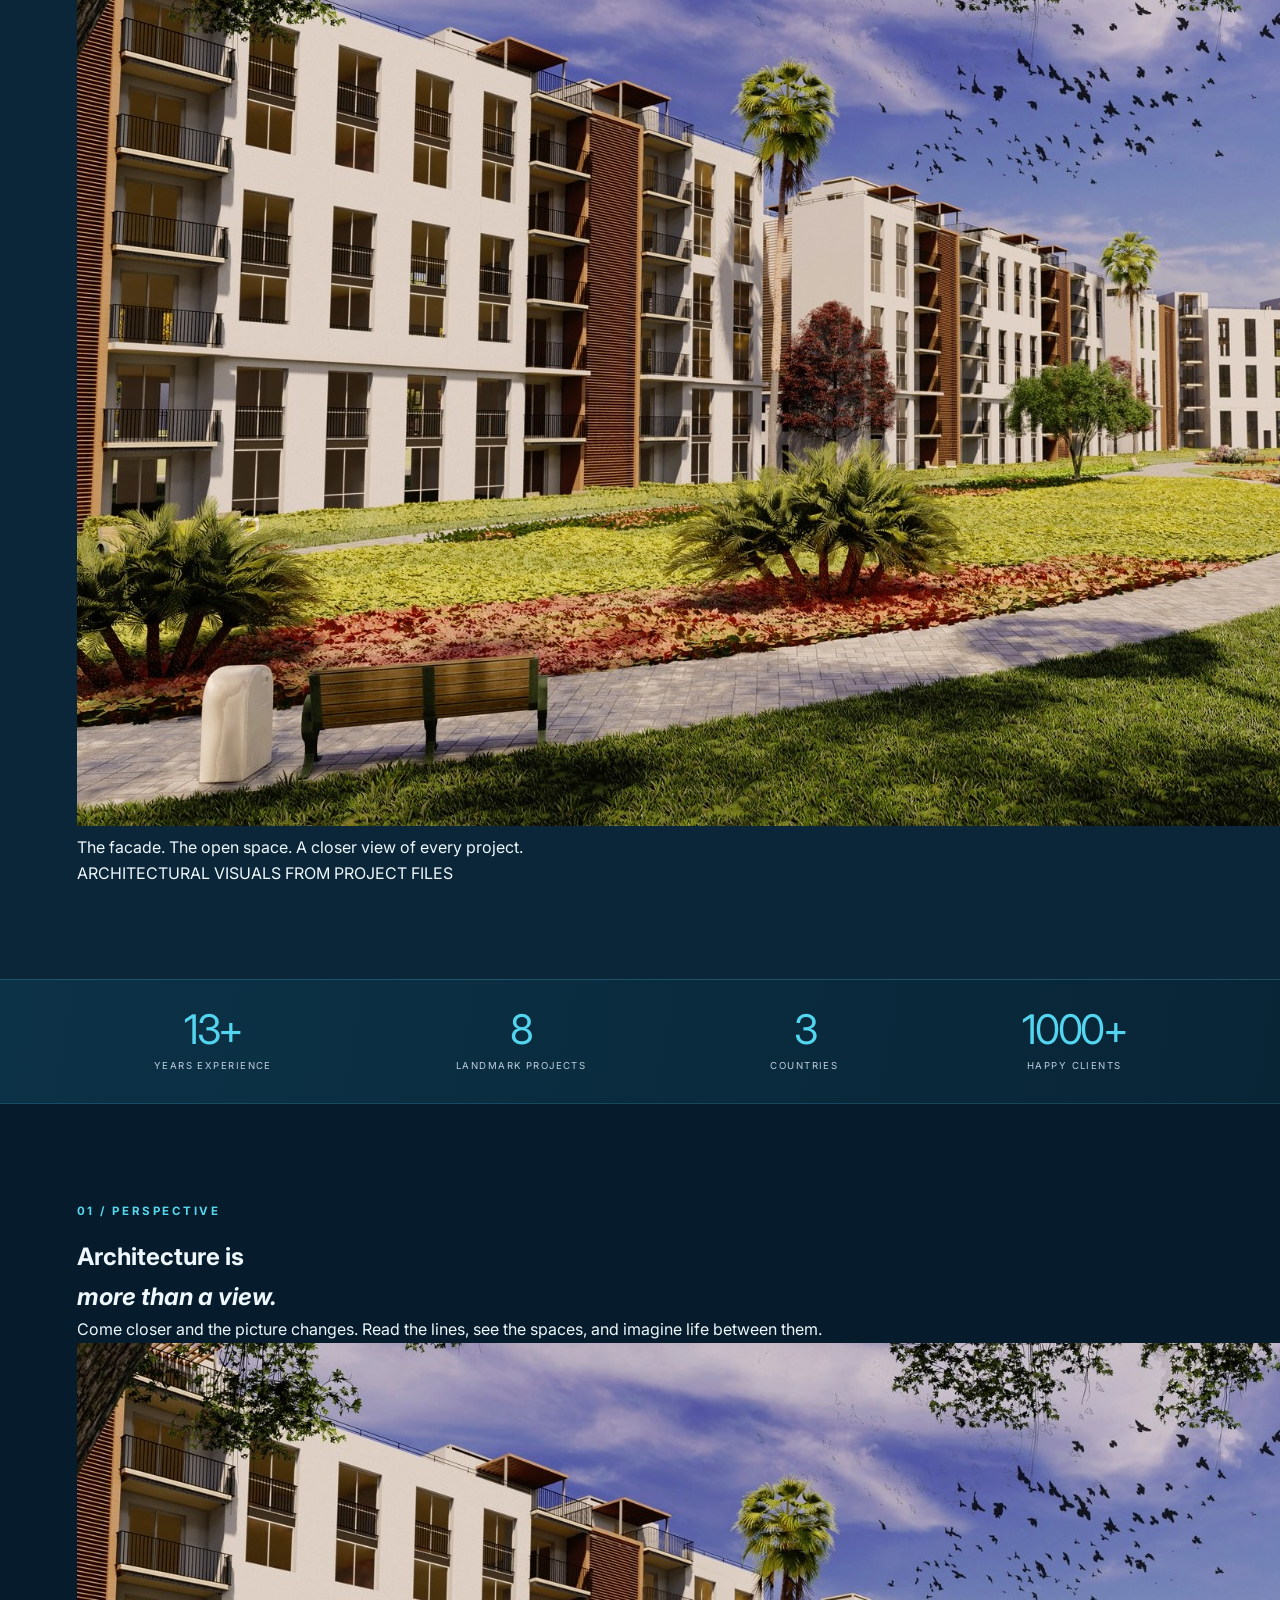
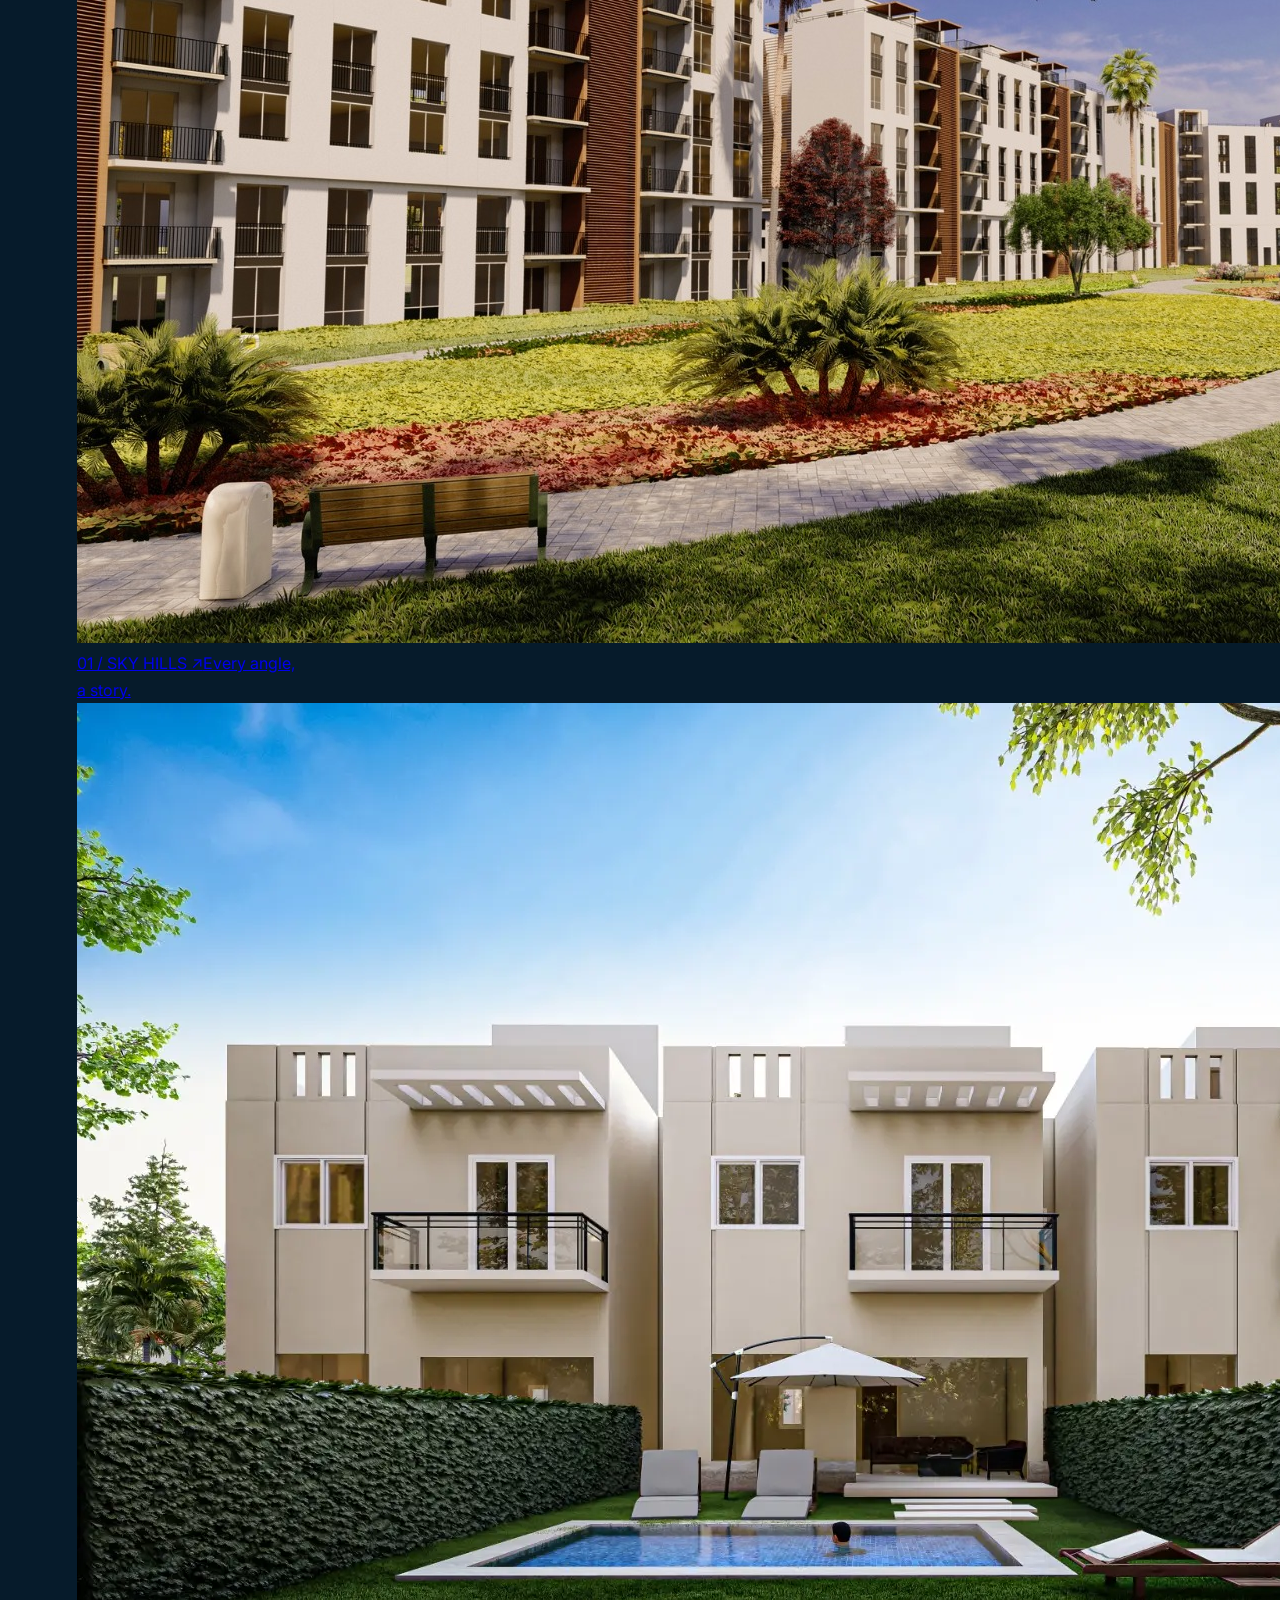
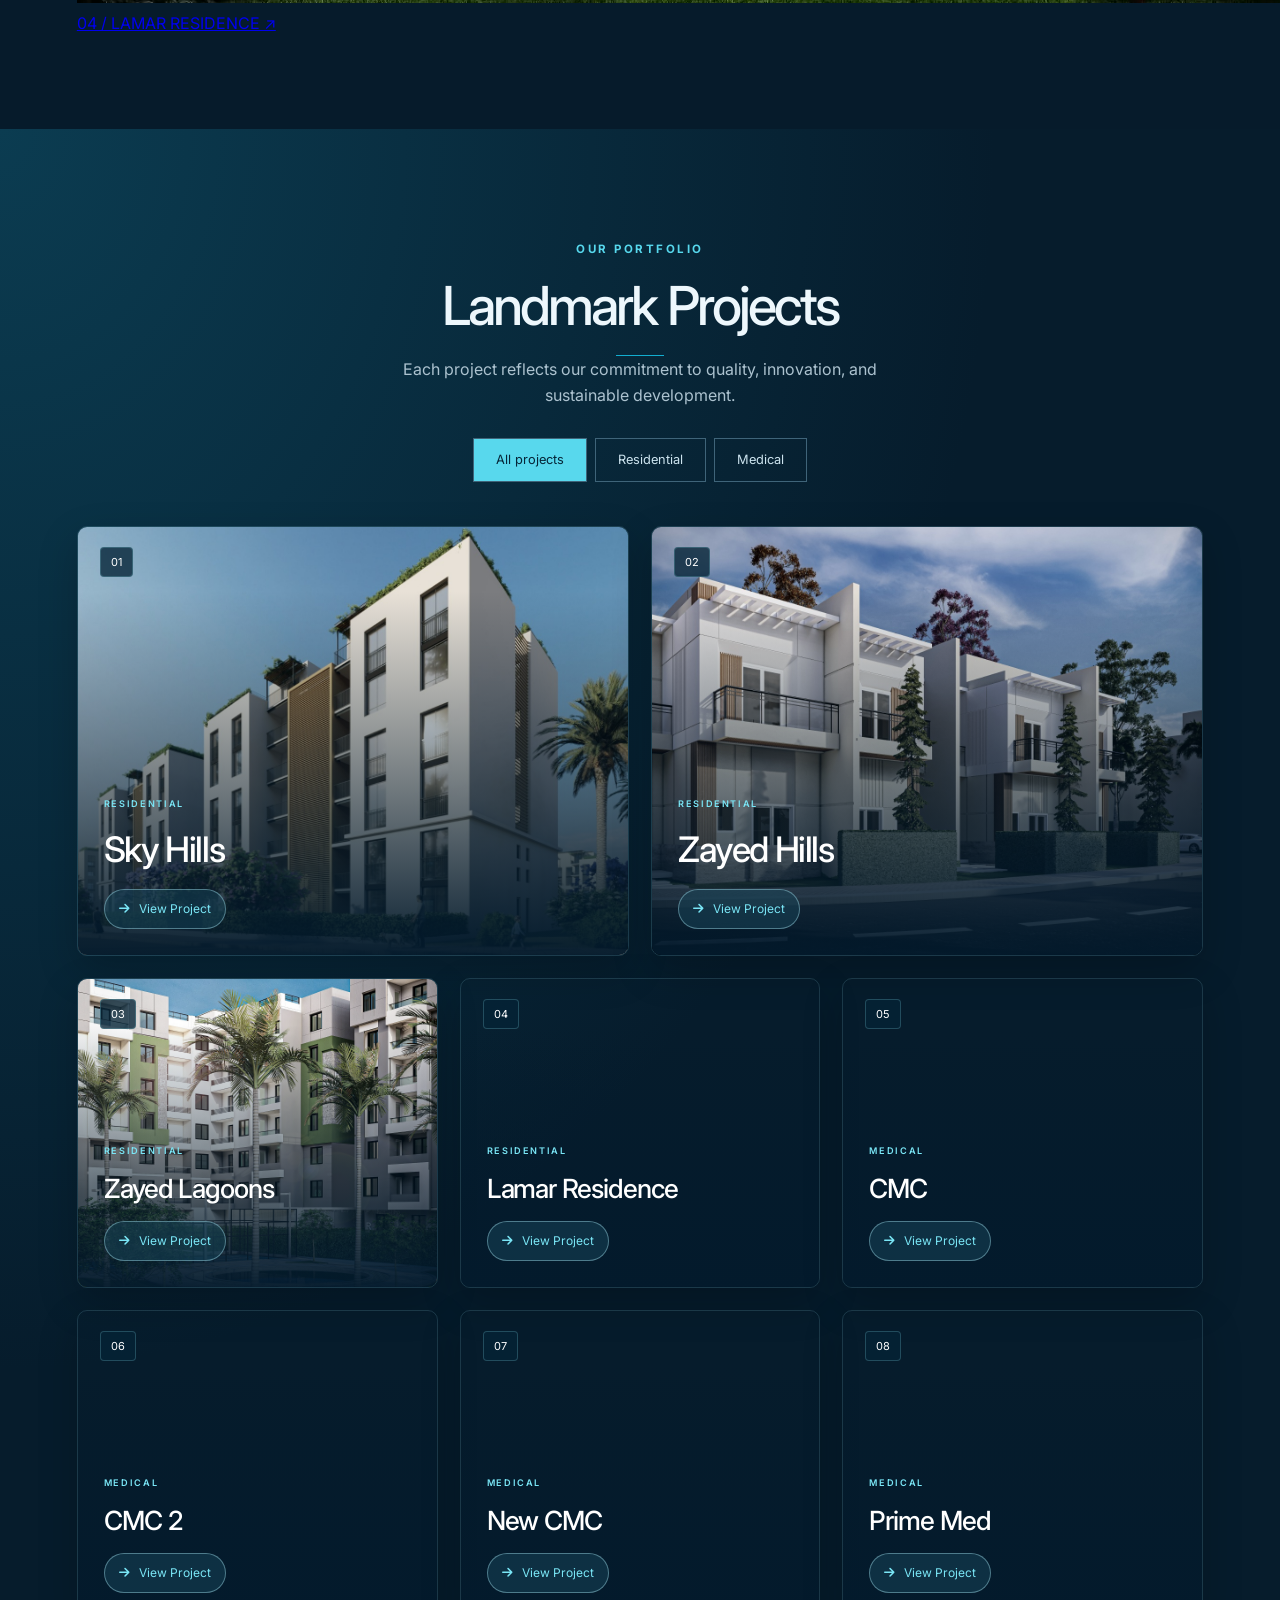
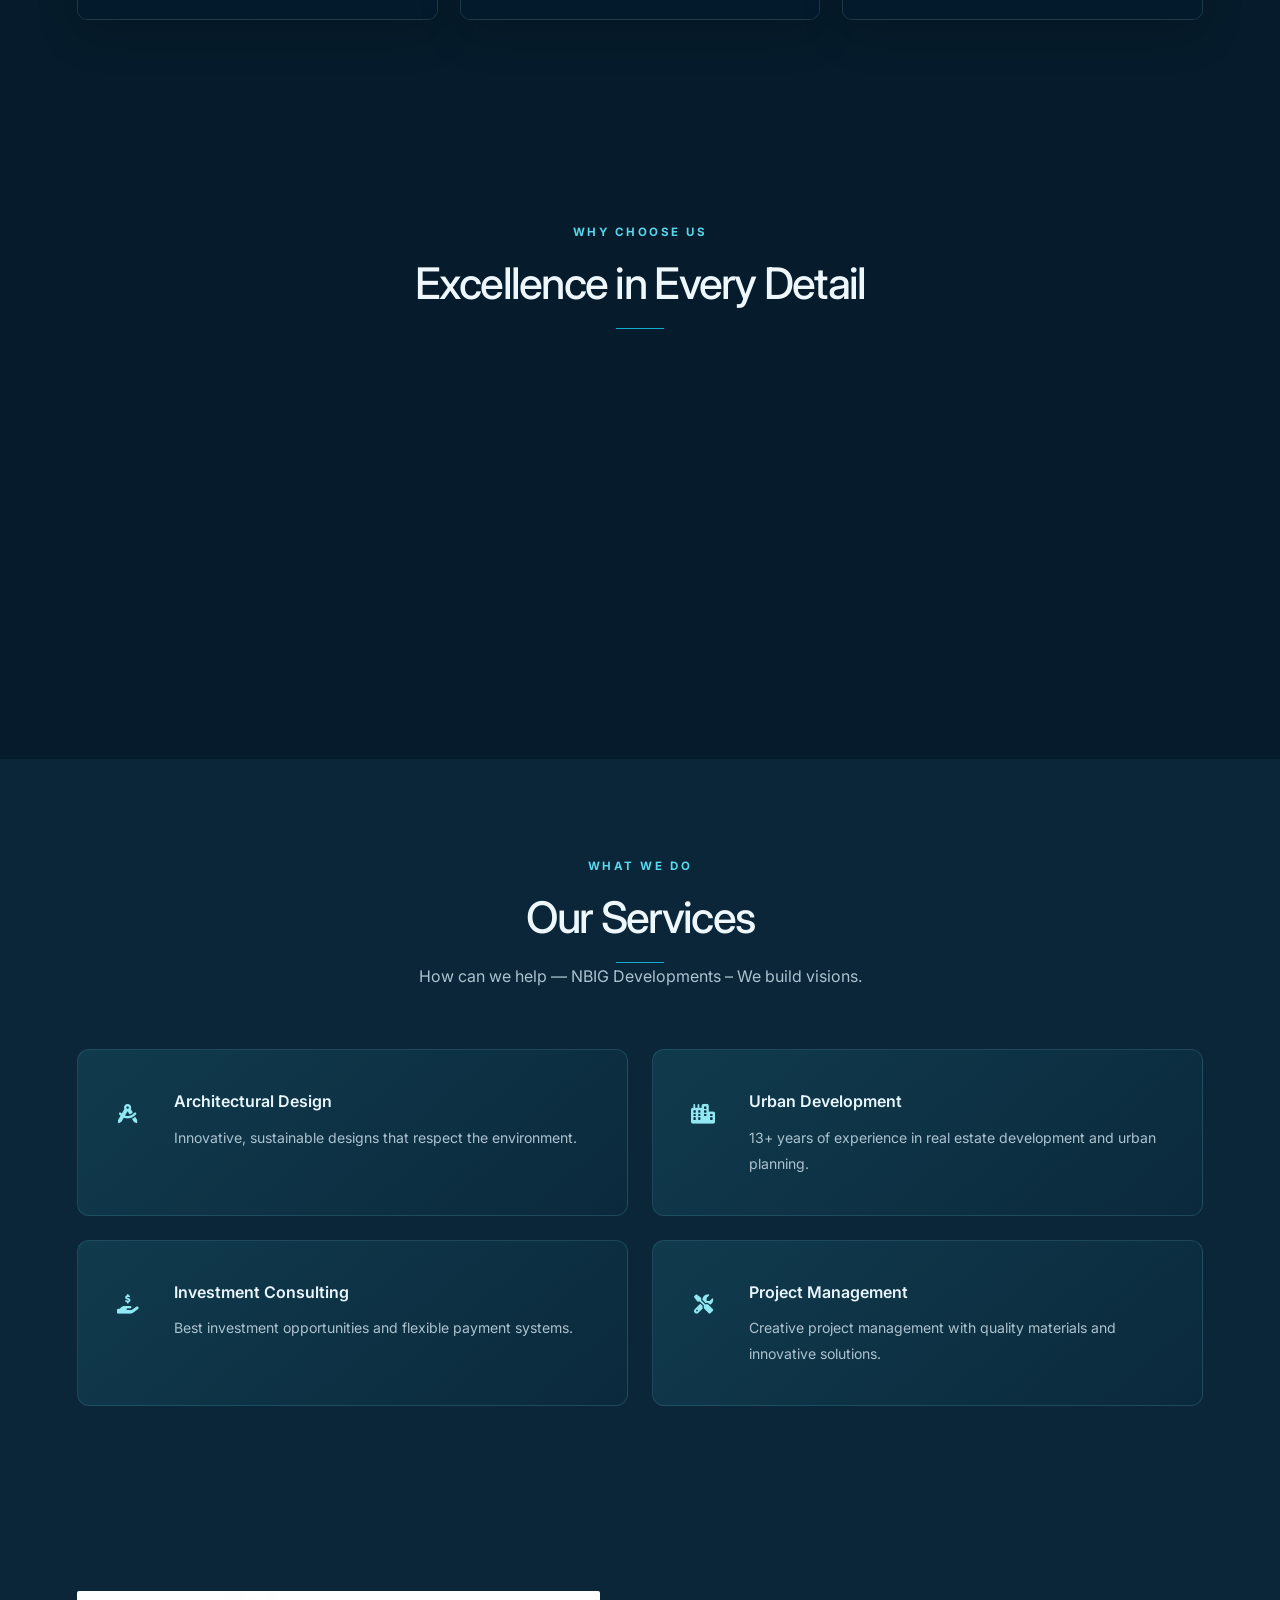
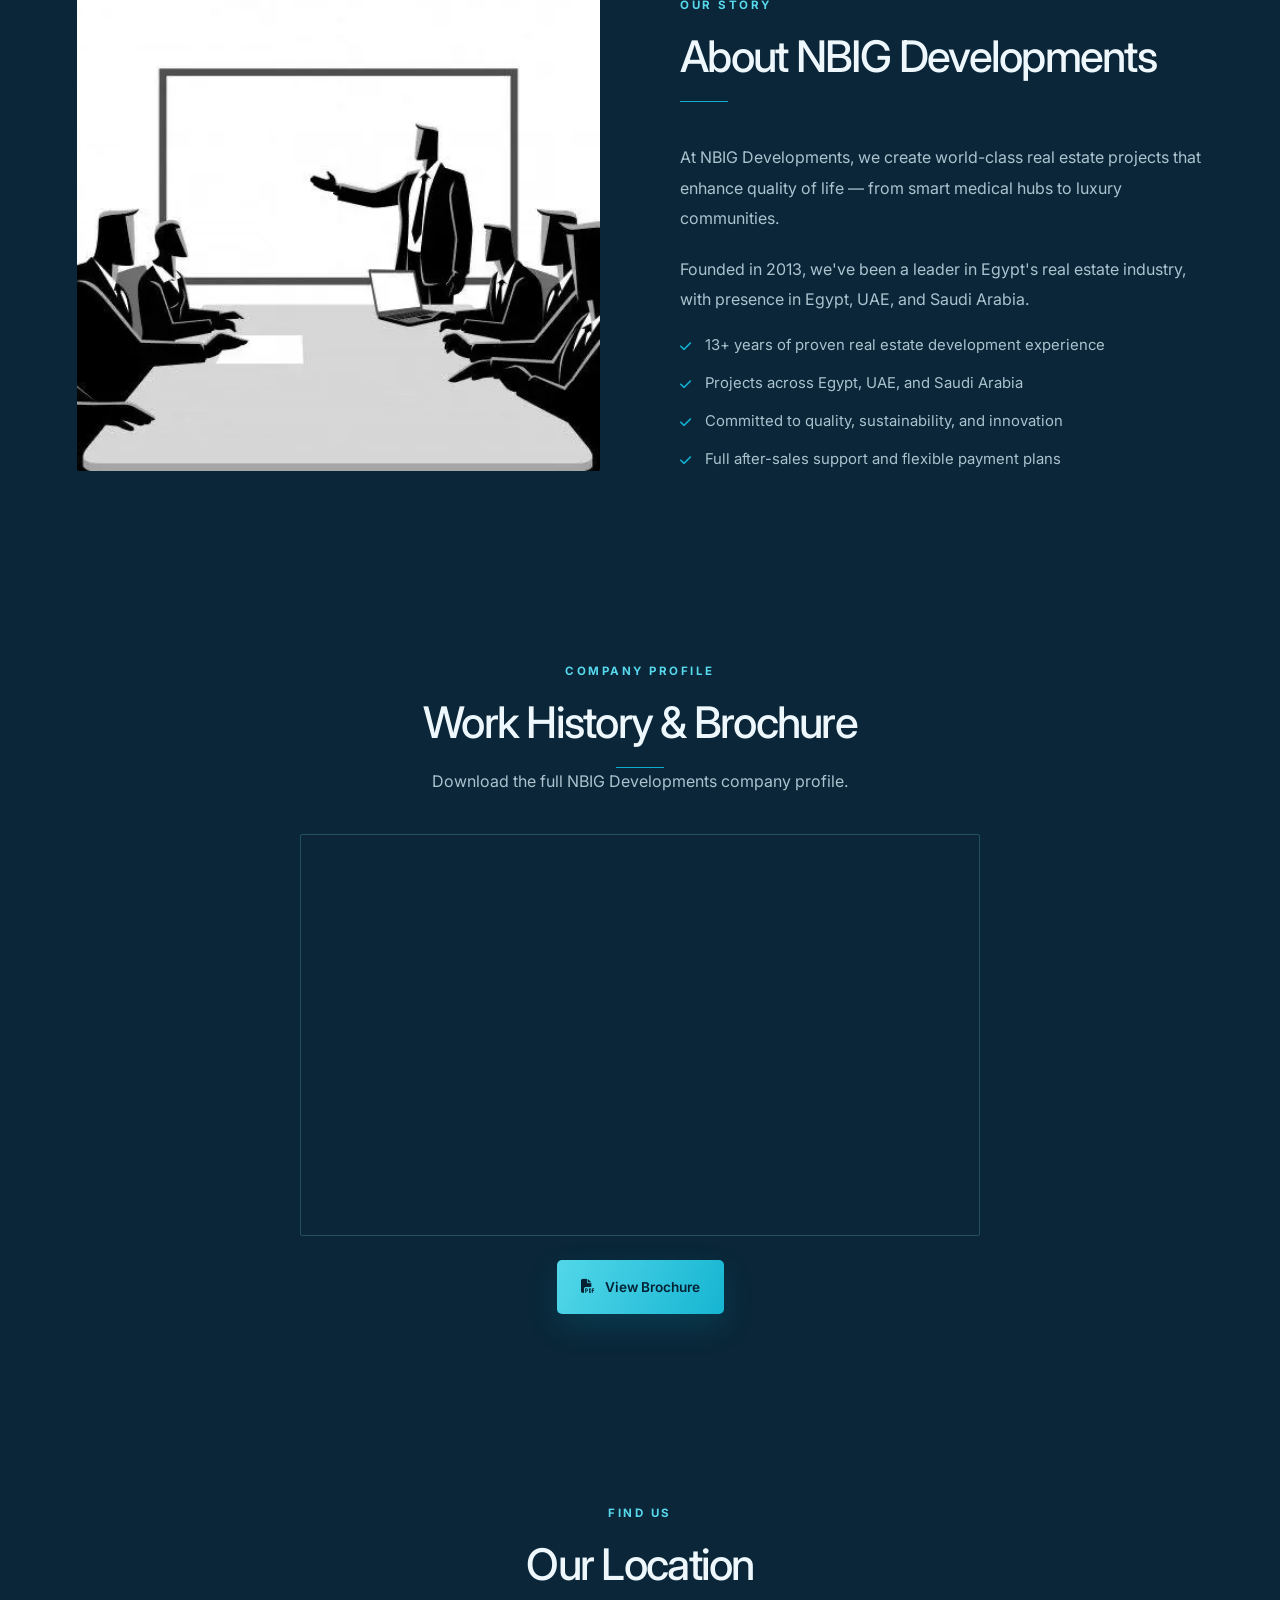
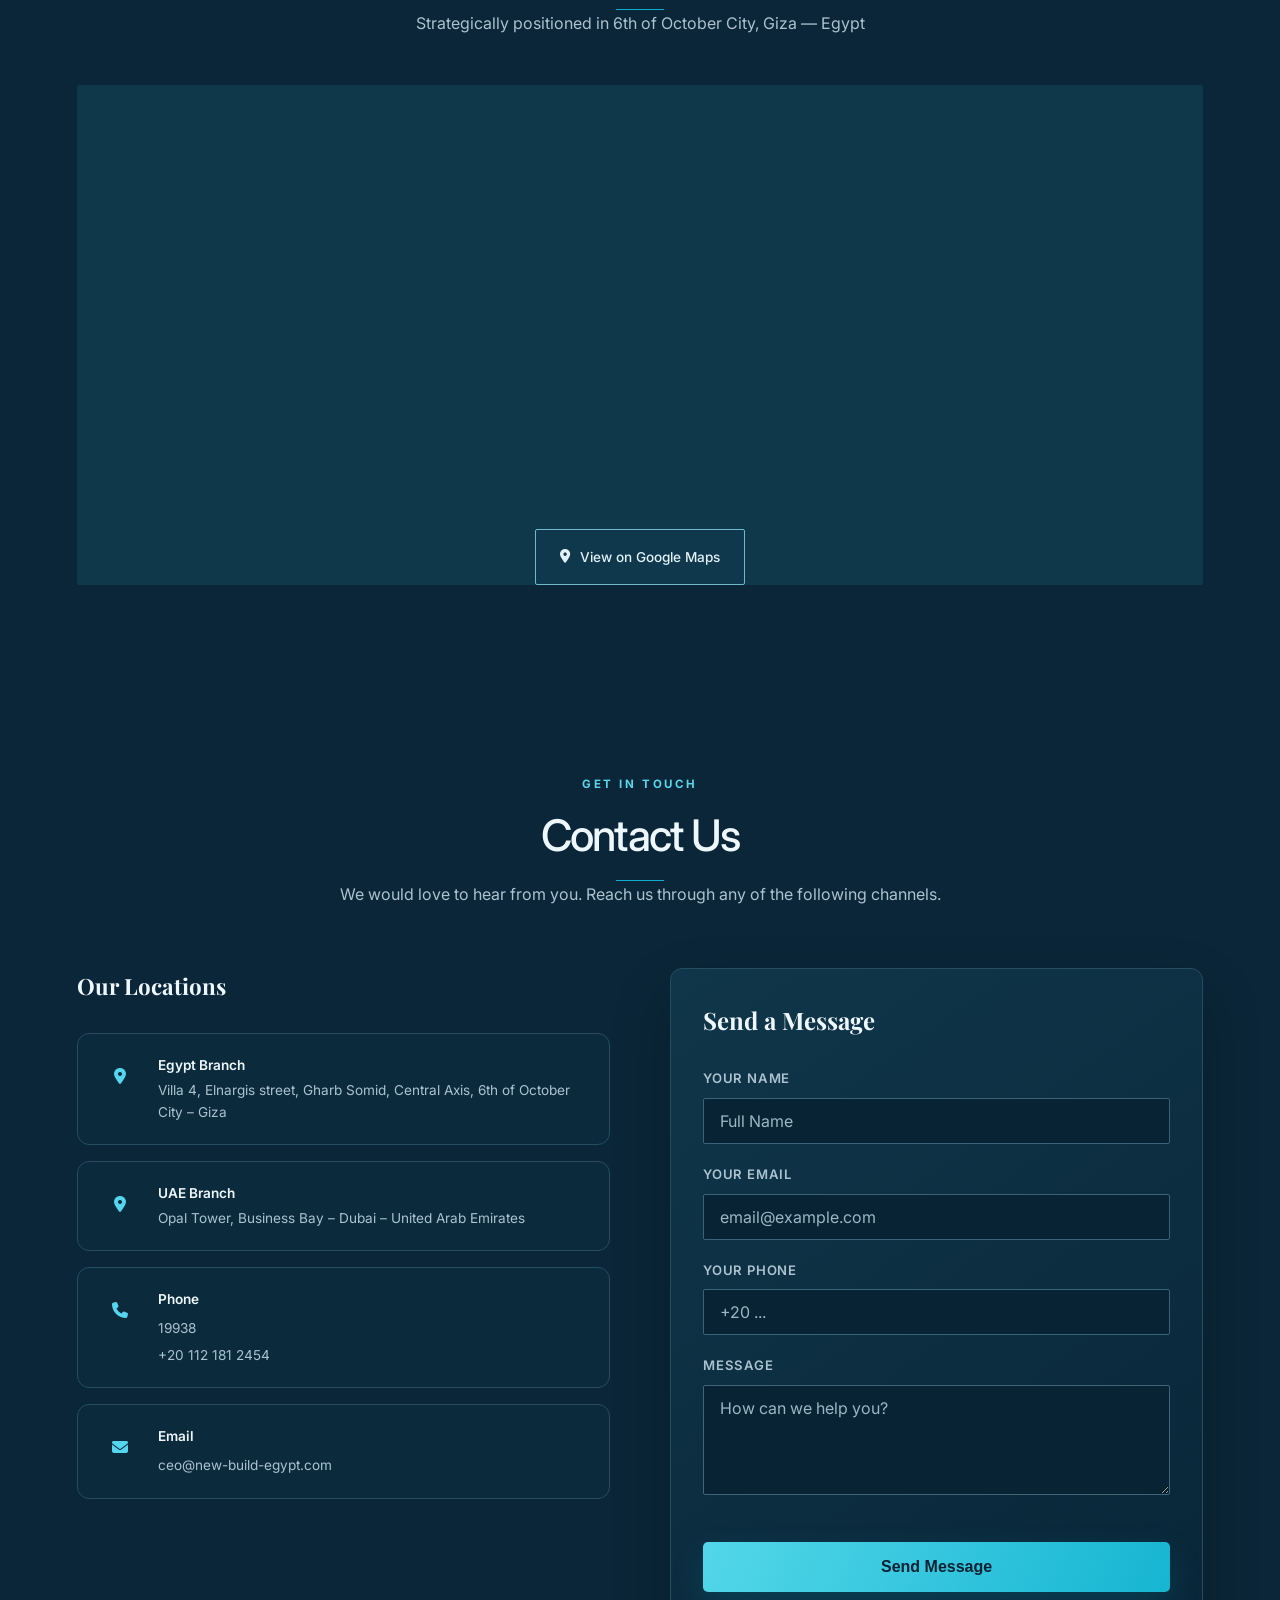
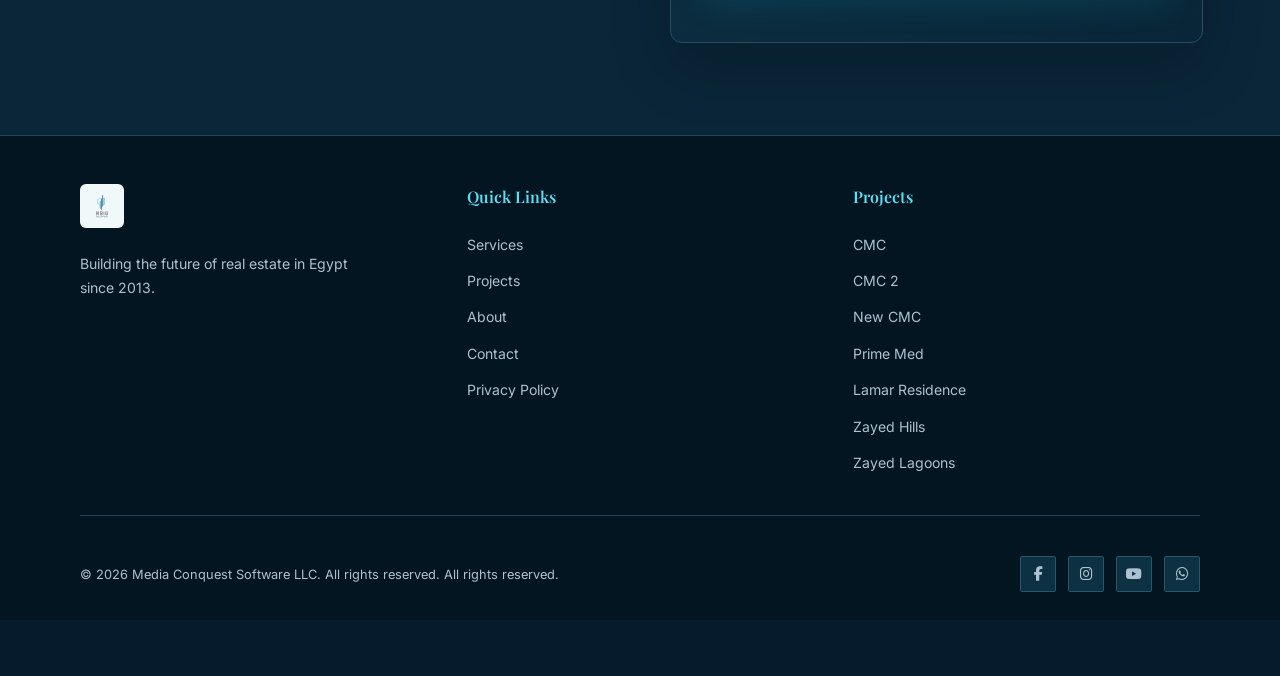
==== commit 56e1fc8b: "Build complete NBIG architectural homepage with all project routes" ====
--- a/index.html
+++ b/index.html
@@ -1,20 +1,17 @@
 <!DOCTYPE html>
-<html lang="en" dir="ltr">
 
+<html dir="ltr" lang="en">
 <head>
-  <link rel="canonical" href="https://new-build-egypt.com/" >
-  <meta charset="UTF-8" >
-  <meta name="viewport" content="width=device-width,initial-scale=1.0" >
-  <title>NBIG Developments | Building the Future of Real Estate in Egypt</title>
-  <link rel="icon" href="images/logo.png" >
-  <meta name="description"
-    content="NBIG Developments – Leading real estate development company in Egypt. Innovative, sustainable projects since 2013." >
-  <meta name="keywords"
-    content="NBIG, real estate Egypt, development, medical clinics, investment, CMC, Prime Med, Zayed Hills" >
-  <meta name="robots" content="index,follow" >
-  
-  <!-- JSON-LD Structured Data Schema for AI Agents & Search Engine Crawlers -->
-  <script type="application/ld+json">
+<link href="https://new-build-egypt.com/" rel="canonical"/>
+<meta charset="utf-8"/>
+<meta content="width=device-width,initial-scale=1.0" name="viewport"/>
+<title>NBIG Developments | Building the Future of Real Estate in Egypt</title>
+<link href="images/logo.png" rel="icon"/>
+<meta content="NBIG Developments – Leading real estate development company in Egypt. Innovative, sustainable projects since 2013." name="description"/>
+<meta content="NBIG, real estate Egypt, development, medical clinics, investment, CMC, Prime Med, Zayed Hills" name="keywords"/>
+<meta content="index,follow" name="robots"/>
+<!-- JSON-LD Structured Data Schema for AI Agents & Search Engine Crawlers -->
+<script type="application/ld+json">
   {
     "@context": "https://schema.org",
     "@graph": [
@@ -58,15 +55,14 @@
     ]
   }
   </script>
-  <meta property="og:title" content="NBIG Developments | Building the Future of Real Estate" >
-  <meta property="og:description" content="Leading real estate development in Egypt since 2013." >
-  <meta property="og:image" content="https://new-build-egypt.com/images/logo.png" >
-  <link rel="preconnect" href="https://fonts.googleapis.com" >
-  <link rel="preconnect" href="https://fonts.gstatic.com" crossorigin >
-  <link rel="preload" href="https://fonts.googleapis.com/css2?family=Playfair+Display:wght@400;700;900&family=Inter:wght@300;400;500;600&display=swap" as="style" onload="this.onload=null;this.rel='stylesheet'" ><noscript><link rel="stylesheet" href="https://fonts.googleapis.com/css2?family=Playfair+Display:wght@400;700;900&family=Inter:wght@300;400;500;600&display=swap" ></noscript>
-  <link rel="preload" href="https://cdnjs.cloudflare.com/ajax/libs/font-awesome/6.5.0/css/all.min.css" as="style" onload="this.onload=null;this.rel='stylesheet'" ><noscript><link rel="stylesheet" href="https://cdnjs.cloudflare.com/ajax/libs/font-awesome/6.5.0/css/all.min.css" ></noscript>
-  
-  <style>:root{--gold:#c9a84c;--gold-light:#e8c96d;--dark:#080810;--dark2:#0f0f1e;--dark3:#16162a;--glass:rgba(255,255,255,0.04);--gb:rgba(201,168,76,0.2);--text:#f0ece0;--muted:rgba(240,236,224,0.6);}*{margin:0;padding:0;box-sizing:border-box;}html{scroll-behavior:smooth;}body{background:var(--dark);color:var(--text);font-family:'Inter',sans-serif;overflow-x:hidden;}#loader{position:fixed;inset:0;background:var(--dark);display:flex;align-items:center;justify-content:center;z-index:9999;transition:opacity .6s;}#loader.hidden{opacity:0;pointer-events:none;}.li{display:flex;flex-direction:column;align-items:center;gap:20px;}.ll{width:80px;animation:pulse 1.5s ease-in-out infinite;}.lr{width:50px;height:50px;border:3px solid rgba(201,168,76,.2);border-top-color:var(--gold);border-radius:50%;animation:spin 1s linear infinite;}@keyframes spin{to{transform:rotate(360deg);}}@keyframes pulse{0%,100%{transform:scale(1);}50%{transform:scale(1.08);}}@keyframes fadeUp{from{opacity:0;transform:translateY(30px);}to{opacity:1;transform:translateY(0);}}header{position:fixed;top:0;left:0;right:0;z-index:1000;padding:18px 40px;display:flex;align-items:center;justify-content:space-between;transition:background .4s;}header.scrolled{background:rgba(8,8,16,.92);backdrop-filter:blur(20px);border-bottom:1px solid var(--gb);}.logo img{height:52px;}nav ul{list-style:none;display:flex;gap:32px;}nav a{color:var(--muted);text-decoration:none;font-size:.9rem;font-weight:500;letter-spacing:.05em;transition:color .3s;text-transform:uppercase;}nav a:hover{color:var(--gold);}.lb{background:none;border:1px solid var(--gb);color:var(--muted);padding:6px 14px;border-radius:4px;cursor:pointer;font-size:.8rem;font-weight:600;transition:all .3s;}.lb.active,.lb:hover{background:var(--gold);color:var(--dark);border-color:var(--gold);}.ls{display:flex;gap:8px;}.mc{display:none;}.mt{display:none;flex-direction:column;gap:6px;background:none;border:none;cursor:pointer;padding:4px;}.mt span{display:block;width:26px;height:2px;background:var(--text);}.hero{position:relative;height:100vh;min-height:680px;display:flex;align-items:center;overflow:hidden;}.hbg{position:absolute;inset:0;}.hbg::after{content:'';position:absolute;inset:0;background:linear-gradient(105deg,rgba(8,8,16,.9)0%,rgba(8,8,16,.6)55%,rgba(8,8,16,.3)100%);}.hc{position:relative;z-index:2;padding:0 80px;max-width:820px;}.htag{display:inline-flex;align-items:center;gap:8px;background:rgba(201,168,76,.12);border:1px solid var(--gb);border-radius:40px;padding:6px 20px;font-size:.78rem;font-weight:600;letter-spacing:.12em;color:var(--gold);text-transform:uppercase;margin-bottom:28px;animation:fadeUp .8s ease both;}.hero h1{font-family:'Playfair Display',serif;font-size:clamp(2.8rem,6vw,5.8rem);font-weight:900;line-height:1.05;margin-bottom:20px;animation:fadeUp .8s .15s ease both;}.hero h1 span{color:var(--gold);}.hsub{font-size:1.1rem;font-weight:300;color:var(--muted);line-height:1.8;max-width:520px;margin-bottom:48px;animation:fadeUp .8s .3s ease both;}.hbtns{display:flex;gap:16px;flex-wrap:wrap;animation:fadeUp .8s .45s ease both;}.bg{display:inline-flex;align-items:center;gap:10px;background:linear-gradient(135deg,var(--gold),var(--gold-light));color:var(--dark);padding:14px 32px;border-radius:6px;font-weight:700;font-size:.95rem;text-decoration:none;transition:transform .25s,box-shadow .25s;}.bg:hover{transform:translateY(-2px);box-shadow:0 12px 35px rgba(201,168,76,.35);}.bo{display:inline-flex;align-items:center;gap:10px;background:transparent;border:1px solid var(--gb);color:var(--text);padding:14px 32px;border-radius:6px;font-weight:500;font-size:.95rem;text-decoration:none;transition:all .25s;}.bo:hover{border-color:var(--gold);color:var(--gold);}.hscroll{position:absolute;bottom:40px;left:80px;display:flex;align-items:center;gap:12px;color:var(--muted);font-size:.78rem;letter-spacing:.1em;text-transform:uppercase;z-index:2;}.hscroll::before{content:'';display:block;width:40px;height:1px;background:var(--gold);}.sbar{background:linear-gradient(135deg,var(--dark2),var(--dark3));border-top:1px solid var(--gb);border-bottom:1px solid var(--gb);padding:44px 80px;display:flex;justify-content:space-around;align-items:center;flex-wrap:wrap;gap:30px;}.sn{font-family:'Playfair Display',serif;font-size:2.8rem;font-weight:700;color:var(--gold);line-height:1;text-align:center;}.sl{font-size:.8rem;color:var(--muted);text-transform:uppercase;letter-spacing:.1em;margin-top:6px;text-align:center;}section{padding:100px 80px;}.stag{display:inline-block;color:var(--gold);font-size:.75rem;font-weight:700;letter-spacing:.2em;text-transform:uppercase;margin-bottom:16px;}.stitle{font-family:'Playfair Display',serif;font-size:clamp(2rem,4vw,3.2rem);font-weight:700;line-height:1.15;margin-bottom:20px;}.ssep{width:60px;height:2px;background:linear-gradient(90deg,var(--gold),transparent);margin-bottom:40px;}.fsec{background:var(--dark2);}.fg4{display:grid;grid-template-columns:repeat(4,1fr);gap:24px;margin-top:60px;}.fc{background:var(--glass);border:1px solid var(--gb);border-radius:12px;padding:36px 24px;text-align:center;transition:transform .3s,border-color .3s,box-shadow .3s;backdrop-filter:blur(12px);}.fc:hover{transform:translateY(-6px);border-color:var(--gold);box-shadow:0 20px 50px rgba(201,168,76,.12);}.fi{width:64px;height:64px;background:linear-gradient(135deg,rgba(201,168,76,.15),rgba(201,168,76,.05));border-radius:50%;display:flex;align-items:center;justify-content:center;margin:0 auto 20px;font-size:1.5rem;color:var(--gold);}.fc h3{font-family:'Playfair Display',serif;font-size:1.05rem;font-weight:600;margin-bottom:12px;}.fc p{color:var(--muted);font-size:.88rem;line-height:1.7;}.sg{display:grid;grid-template-columns:1fr 1fr;gap:24px;margin-top:60px;}.sc{display:flex;gap:20px;align-items:flex-start;background:var(--glass);border:1px solid var(--gb);border-radius:12px;padding:28px 24px;transition:border-color .3s,box-shadow .3s;backdrop-filter:blur(8px);}.sc:hover{border-color:var(--gold);box-shadow:0 12px 40px rgba(201,168,76,.1);}.sci{width:52px;height:52px;flex-shrink:0;background:linear-gradient(135deg,rgba(201,168,76,.15),rgba(201,168,76,.05));border-radius:50%;display:flex;align-items:center;justify-content:center;font-size:1.2rem;color:var(--gold);}.sc h3{font-family:'Playfair Display',serif;font-size:1.05rem;font-weight:600;margin-bottom:10px;}.sc p{color:var(--muted);font-size:.88rem;line-height:1.7;}.pg{display:grid;grid-template-columns:repeat(4,1fr);gap:20px;margin-top:60px;}.pc{position:relative;border-radius:14px;overflow:hidden;cursor:pointer;aspect-ratio:3/4;}.pc img{width:100%;height:100%;object-fit:cover;transition:transform .5s ease;}.pc:hover img{transform:scale(1.08);}.pc::after{content:'';position:absolute;inset:0;background:linear-gradient(to top,rgba(8,8,16,.9)0%,rgba(8,8,16,.2)50%,transparent 100%);transition:opacity .3s;}.pc-info{position:absolute;bottom:0;left:0;right:0;padding:24px 20px;z-index:1;transform:translateY(6px);transition:transform .3s;}.pc:hover .pc-info{transform:translateY(0);}.pc-cat{font-size:.7rem;color:var(--gold);text-transform:uppercase;letter-spacing:.12em;font-weight:600;margin-bottom:6px;}.pc-name{font-family:'Playfair Display',serif;font-size:1.15rem;font-weight:700;color:var(--text);}.pc-arrow{display:inline-flex;align-items:center;gap:6px;color:var(--gold);font-size:.8rem;margin-top:10px;opacity:0;transition:opacity .3s;}.pc:hover .pc-arrow{opacity:1;}.abt{display:grid;grid-template-columns:1fr 1fr;gap:80px;align-items:center;}.abt-img{position:relative;}.abt-img img{width:100%;border-radius:14px;height:480px;object-fit:cover;display:block;}.abt-img::before{content:'';position:absolute;inset:-16px;border:1px solid var(--gb);border-radius:18px;z-index:-1;}.abt-img::after{content:'';position:absolute;bottom:24px;right:-24px;width:48%;height:48%;background:url('images/logo.png')center/contain no-repeat;opacity:.08;}.abt-text p{color:var(--muted);line-height:1.9;font-size:1rem;margin-bottom:20px;}.cl{list-style:none;display:flex;flex-direction:column;gap:14px;margin-top:20px;}.cl li{display:flex;align-items:flex-start;gap:14px;color:var(--muted);font-size:.93rem;line-height:1.6;}.cl li::before{content:'\f00c';font-family:'Font Awesome 6 Free';font-weight:900;color:var(--gold);font-size:.8rem;margin-top:3px;flex-shrink:0;}.pw{max-width:680px;margin:0 auto;text-align:center;}.pt{border-radius:14px;overflow:hidden;border:1px solid var(--gb);margin-top:40px;transition:box-shadow .3s;}.pt:hover{box-shadow:0 20px 60px rgba(201,168,76,.2);}.pt img{width:100%;display:block;}.map-wrap{position:relative;border-radius:16px;padding:3px;background:linear-gradient(135deg,var(--gold),rgba(201,168,76,0.2) 40%,transparent);box-shadow:0 20px 40px rgba(0,0,0,0.5),0 0 20px rgba(201,168,76,0.1);transition:all 0.4s cubic-bezier(0.4,0,0.2,1);}.map-wrap:hover{box-shadow:0 30px 60px rgba(0,0,0,0.6),0 0 30px rgba(201,168,76,0.25);transform:translateY(-4px);}.map-wrap iframe{width:100%;height:420px;border:none;border-radius:14px;display:block;transition:all 0.4s ease;}.contact-grid{display:grid;grid-template-columns:1fr 1fr;gap:60px;margin-top:60px;}.cinfo-item{display:flex;gap:16px;align-items:flex-start;padding:20px;background:var(--glass);border:1px solid var(--gb);border-radius:10px;margin-bottom:16px;}.cinfo-icon{width:44px;height:44px;flex-shrink:0;background:linear-gradient(135deg,rgba(201,168,76,.15),rgba(201,168,76,.05));border-radius:50%;display:flex;align-items:center;justify-content:center;color:var(--gold);}.cinfo-item h4{font-size:.85rem;font-weight:600;margin-bottom:4px;}.cinfo-item a,.cinfo-item p{color:var(--muted);font-size:.85rem;text-decoration:none;line-height:1.6;}.cform{background:var(--glass);border:1px solid var(--gb);border-radius:16px;padding:40px;backdrop-filter:blur(12px);}.cform h3{font-family:'Playfair Display',serif;font-size:1.5rem;font-weight:700;margin-bottom:28px;}.cform label{display:block;font-size:.82rem;font-weight:600;color:var(--muted);margin-bottom:8px;text-transform:uppercase;letter-spacing:.08em;}.cform input,.cform textarea{width:100%;background:rgba(255,255,255,.05);border:1px solid var(--gb);border-radius:8px;padding:12px 16px;color:var(--text);font-size:.95rem;font-family:'Inter',sans-serif;margin-bottom:20px;transition:border-color .3s;}.cform input:focus,.cform textarea:focus{outline:none;border-color:var(--gold);}.cform textarea{height:110px;resize:vertical;}.cform .recaptcha-wrap{margin-bottom:20px;display:flex;justify-content:center;}.ss{position:fixed;left:0;top:50%;transform:translateY(-50%);display:flex;flex-direction:column;z-index:900;border-radius:0 10px 10px 0;overflow:hidden;box-shadow:2px 0 20px rgba(0,0,0,.3);}.ss a{background:rgba(8,8,16,.9);backdrop-filter:blur(10px);border-bottom:1px solid var(--gb);color:var(--muted);padding:14px 13px;font-size:1.05rem;text-decoration:none;display:flex;align-items:center;justify-content:center;transition:all .3s;}.ss a:last-child{border-bottom:none;}.ss a:hover{background:var(--gold);color:var(--dark);}footer{background:var(--dark2);border-top:1px solid var(--gb);padding:48px 80px 28px;}.footer-top{display:grid;grid-template-columns:1fr 1fr 1fr;gap:40px;margin-bottom:40px;padding-bottom:40px;border-bottom:1px solid var(--gb);}.footer-brand img{height:44px;margin-bottom:16px;filter:brightness(0)invert(1);}.footer-brand p{color:var(--muted);font-size:.88rem;line-height:1.7;max-width:280px;}.footer-col h4{font-family:'Playfair Display',serif;font-size:1rem;font-weight:600;margin-bottom:20px;color:var(--gold);}.footer-col ul{list-style:none;display:flex;flex-direction:column;gap:10px;}.footer-col ul a{color:var(--muted);text-decoration:none;font-size:.88rem;transition:color .3s;}.footer-col ul a:hover{color:var(--gold);}.footer-col p{color:var(--muted);font-size:.88rem;line-height:1.8;}.footer-bottom{display:flex;align-items:center;justify-content:space-between;font-size:.8rem;color:var(--muted);}.footer-social{display:flex;gap:12px;}.footer-social a{width:36px;height:36px;background:var(--glass);border:1px solid var(--gb);border-radius:50%;display:flex;align-items:center;justify-content:center;color:var(--muted);text-decoration:none;font-size:.9rem;transition:all .3s;}.footer-social a:hover{background:var(--gold);color:var(--dark);border-color:var(--gold);}.reveal{opacity:0;transform:translateY(40px);transition:opacity .7s,transform .7s;}.reveal.visible{opacity:1;transform:none;}@media(max-width:1100px){.pg{grid-template-columns:repeat(3,1fr);}.fg4{grid-template-columns:repeat(2,1fr);}}@media(max-width:900px){header{padding:16px 24px;}header.scrolled{backdrop-filter:none;-webkit-backdrop-filter:none;}nav ul{display:none;position:fixed;top:0;left:0;right:0;bottom:0;background:rgba(8,8,16,.98);flex-direction:column;align-items:center;justify-content:center;gap:36px;font-size:1.1rem;}nav ul.open{display:flex;}.mt{display:flex;}.mc{display:none;position:absolute;top:20px;right:24px;background:none;border:none;color:var(--text);font-size:1.6rem;cursor:pointer;padding:8px;line-height:1;z-index:1001;transition:color .3s;}.mc:hover{color:var(--gold);}nav ul.open .mc{display:block;}section{padding:70px 28px;}.sbar{padding:36px 24px;}.abt{grid-template-columns:1fr;gap:44px;}.contact-grid{grid-template-columns:1fr;}.sg{grid-template-columns:1fr;}.pg{grid-template-columns:repeat(2,1fr);}.footer-top{grid-template-columns:1fr;}.footer-bottom{flex-direction:column;gap:16px;text-align:center;}.ss{display:none;}footer{padding:36px 24px 24px;}}@media(max-width:580px){.fg4{grid-template-columns:1fr;}.pg{grid-template-columns:1fr 1fr;}.hbtns{flex-direction:column;}.hc{padding:0 28px;}}[dir="rtl"] .ssep{background:linear-gradient(270deg,var(--gold),transparent);}[dir="rtl"] .hc{padding:0 80px;}[dir="rtl"] .hscroll{left:auto;right:80px;}[dir="rtl"] .hscroll::before{display:none;}[dir="rtl"] .hscroll::after{content:'';display:block;width:40px;height:1px;background:var(--gold);}
+<meta content="NBIG Developments | Building the Future of Real Estate" property="og:title"/>
+<meta content="Leading real estate development in Egypt since 2013." property="og:description"/>
+<meta content="https://new-build-egypt.com/images/logo.png" property="og:image"/>
+<link href="https://fonts.googleapis.com" rel="preconnect"/>
+<link crossorigin="" href="https://fonts.gstatic.com" rel="preconnect"/>
+<link as="style" href="https://fonts.googleapis.com/css2?family=Playfair+Display:wght@400;700;900&amp;family=Inter:wght@300;400;500;600&amp;display=swap" onload="this.onload=null;this.rel='stylesheet'" rel="preload"/><noscript><link href="https://fonts.googleapis.com/css2?family=Playfair+Display:wght@400;700;900&amp;family=Inter:wght@300;400;500;600&amp;display=swap" rel="stylesheet"/></noscript>
+<link as="style" href="https://cdnjs.cloudflare.com/ajax/libs/font-awesome/6.5.0/css/all.min.css" onload="this.onload=null;this.rel='stylesheet'" rel="preload"/><noscript><link href="https://cdnjs.cloudflare.com/ajax/libs/font-awesome/6.5.0/css/all.min.css" rel="stylesheet"/></noscript>
+<style>:root{--gold:#c9a84c;--gold-light:#e8c96d;--dark:#080810;--dark2:#0f0f1e;--dark3:#16162a;--glass:rgba(255,255,255,0.04);--gb:rgba(201,168,76,0.2);--text:#f0ece0;--muted:rgba(240,236,224,0.6);}*{margin:0;padding:0;box-sizing:border-box;}html{scroll-behavior:smooth;}body{background:var(--dark);color:var(--text);font-family:'Inter',sans-serif;overflow-x:hidden;}#loader{position:fixed;inset:0;background:var(--dark);display:flex;align-items:center;justify-content:center;z-index:9999;transition:opacity .6s;}#loader.hidden{opacity:0;pointer-events:none;}.li{display:flex;flex-direction:column;align-items:center;gap:20px;}.ll{width:80px;animation:pulse 1.5s ease-in-out infinite;}.lr{width:50px;height:50px;border:3px solid rgba(201,168,76,.2);border-top-color:var(--gold);border-radius:50%;animation:spin 1s linear infinite;}@keyframes spin{to{transform:rotate(360deg);}}@keyframes pulse{0%,100%{transform:scale(1);}50%{transform:scale(1.08);}}@keyframes fadeUp{from{opacity:0;transform:translateY(30px);}to{opacity:1;transform:translateY(0);}}header{position:fixed;top:0;left:0;right:0;z-index:1000;padding:18px 40px;display:flex;align-items:center;justify-content:space-between;transition:background .4s;}header.scrolled{background:rgba(8,8,16,.92);backdrop-filter:blur(20px);border-bottom:1px solid var(--gb);}.logo img{height:52px;}nav ul{list-style:none;display:flex;gap:32px;}nav a{color:var(--muted);text-decoration:none;font-size:.9rem;font-weight:500;letter-spacing:.05em;transition:color .3s;text-transform:uppercase;}nav a:hover{color:var(--gold);}.lb{background:none;border:1px solid var(--gb);color:var(--muted);padding:6px 14px;border-radius:4px;cursor:pointer;font-size:.8rem;font-weight:600;transition:all .3s;}.lb.active,.lb:hover{background:var(--gold);color:var(--dark);border-color:var(--gold);}.ls{display:flex;gap:8px;}.mc{display:none;}.mt{display:none;flex-direction:column;gap:6px;background:none;border:none;cursor:pointer;padding:4px;}.mt span{display:block;width:26px;height:2px;background:var(--text);}.hero{position:relative;height:100vh;min-height:680px;display:flex;align-items:center;overflow:hidden;}.hbg{position:absolute;inset:0;}.hbg::after{content:'';position:absolute;inset:0;background:linear-gradient(105deg,rgba(8,8,16,.9)0%,rgba(8,8,16,.6)55%,rgba(8,8,16,.3)100%);}.hc{position:relative;z-index:2;padding:0 80px;max-width:820px;}.htag{display:inline-flex;align-items:center;gap:8px;background:rgba(201,168,76,.12);border:1px solid var(--gb);border-radius:40px;padding:6px 20px;font-size:.78rem;font-weight:600;letter-spacing:.12em;color:var(--gold);text-transform:uppercase;margin-bottom:28px;animation:fadeUp .8s ease both;}.hero h1{font-family:'Playfair Display',serif;font-size:clamp(2.8rem,6vw,5.8rem);font-weight:900;line-height:1.05;margin-bottom:20px;animation:fadeUp .8s .15s ease both;}.hero h1 span{color:var(--gold);}.hsub{font-size:1.1rem;font-weight:300;color:var(--muted);line-height:1.8;max-width:520px;margin-bottom:48px;animation:fadeUp .8s .3s ease both;}.hbtns{display:flex;gap:16px;flex-wrap:wrap;animation:fadeUp .8s .45s ease both;}.bg{display:inline-flex;align-items:center;gap:10px;background:linear-gradient(135deg,var(--gold),var(--gold-light));color:var(--dark);padding:14px 32px;border-radius:6px;font-weight:700;font-size:.95rem;text-decoration:none;transition:transform .25s,box-shadow .25s;}.bg:hover{transform:translateY(-2px);box-shadow:0 12px 35px rgba(201,168,76,.35);}.bo{display:inline-flex;align-items:center;gap:10px;background:transparent;border:1px solid var(--gb);color:var(--text);padding:14px 32px;border-radius:6px;font-weight:500;font-size:.95rem;text-decoration:none;transition:all .25s;}.bo:hover{border-color:var(--gold);color:var(--gold);}.hscroll{position:absolute;bottom:40px;left:80px;display:flex;align-items:center;gap:12px;color:var(--muted);font-size:.78rem;letter-spacing:.1em;text-transform:uppercase;z-index:2;}.hscroll::before{content:'';display:block;width:40px;height:1px;background:var(--gold);}.sbar{background:linear-gradient(135deg,var(--dark2),var(--dark3));border-top:1px solid var(--gb);border-bottom:1px solid var(--gb);padding:44px 80px;display:flex;justify-content:space-around;align-items:center;flex-wrap:wrap;gap:30px;}.sn{font-family:'Playfair Display',serif;font-size:2.8rem;font-weight:700;color:var(--gold);line-height:1;text-align:center;}.sl{font-size:.8rem;color:var(--muted);text-transform:uppercase;letter-spacing:.1em;margin-top:6px;text-align:center;}section{padding:100px 80px;}.stag{display:inline-block;color:var(--gold);font-size:.75rem;font-weight:700;letter-spacing:.2em;text-transform:uppercase;margin-bottom:16px;}.stitle{font-family:'Playfair Display',serif;font-size:clamp(2rem,4vw,3.2rem);font-weight:700;line-height:1.15;margin-bottom:20px;}.ssep{width:60px;height:2px;background:linear-gradient(90deg,var(--gold),transparent);margin-bottom:40px;}.fsec{background:var(--dark2);}.fg4{display:grid;grid-template-columns:repeat(4,1fr);gap:24px;margin-top:60px;}.fc{background:var(--glass);border:1px solid var(--gb);border-radius:12px;padding:36px 24px;text-align:center;transition:transform .3s,border-color .3s,box-shadow .3s;backdrop-filter:blur(12px);}.fc:hover{transform:translateY(-6px);border-color:var(--gold);box-shadow:0 20px 50px rgba(201,168,76,.12);}.fi{width:64px;height:64px;background:linear-gradient(135deg,rgba(201,168,76,.15),rgba(201,168,76,.05));border-radius:50%;display:flex;align-items:center;justify-content:center;margin:0 auto 20px;font-size:1.5rem;color:var(--gold);}.fc h3{font-family:'Playfair Display',serif;font-size:1.05rem;font-weight:600;margin-bottom:12px;}.fc p{color:var(--muted);font-size:.88rem;line-height:1.7;}.sg{display:grid;grid-template-columns:1fr 1fr;gap:24px;margin-top:60px;}.sc{display:flex;gap:20px;align-items:flex-start;background:var(--glass);border:1px solid var(--gb);border-radius:12px;padding:28px 24px;transition:border-color .3s,box-shadow .3s;backdrop-filter:blur(8px);}.sc:hover{border-color:var(--gold);box-shadow:0 12px 40px rgba(201,168,76,.1);}.sci{width:52px;height:52px;flex-shrink:0;background:linear-gradient(135deg,rgba(201,168,76,.15),rgba(201,168,76,.05));border-radius:50%;display:flex;align-items:center;justify-content:center;font-size:1.2rem;color:var(--gold);}.sc h3{font-family:'Playfair Display',serif;font-size:1.05rem;font-weight:600;margin-bottom:10px;}.sc p{color:var(--muted);font-size:.88rem;line-height:1.7;}.pg{display:grid;grid-template-columns:repeat(4,1fr);gap:20px;margin-top:60px;}.pc{position:relative;border-radius:14px;overflow:hidden;cursor:pointer;aspect-ratio:3/4;}.pc img{width:100%;height:100%;object-fit:cover;transition:transform .5s ease;}.pc:hover img{transform:scale(1.08);}.pc::after{content:'';position:absolute;inset:0;background:linear-gradient(to top,rgba(8,8,16,.9)0%,rgba(8,8,16,.2)50%,transparent 100%);transition:opacity .3s;}.pc-info{position:absolute;bottom:0;left:0;right:0;padding:24px 20px;z-index:1;transform:translateY(6px);transition:transform .3s;}.pc:hover .pc-info{transform:translateY(0);}.pc-cat{font-size:.7rem;color:var(--gold);text-transform:uppercase;letter-spacing:.12em;font-weight:600;margin-bottom:6px;}.pc-name{font-family:'Playfair Display',serif;font-size:1.15rem;font-weight:700;color:var(--text);}.pc-arrow{display:inline-flex;align-items:center;gap:6px;color:var(--gold);font-size:.8rem;margin-top:10px;opacity:0;transition:opacity .3s;}.pc:hover .pc-arrow{opacity:1;}.abt{display:grid;grid-template-columns:1fr 1fr;gap:80px;align-items:center;}.abt-img{position:relative;}.abt-img img{width:100%;border-radius:14px;height:480px;object-fit:cover;display:block;}.abt-img::before{content:'';position:absolute;inset:-16px;border:1px solid var(--gb);border-radius:18px;z-index:-1;}.abt-img::after{content:'';position:absolute;bottom:24px;right:-24px;width:48%;height:48%;background:url('images/logo.png')center/contain no-repeat;opacity:.08;}.abt-text p{color:var(--muted);line-height:1.9;font-size:1rem;margin-bottom:20px;}.cl{list-style:none;display:flex;flex-direction:column;gap:14px;margin-top:20px;}.cl li{display:flex;align-items:flex-start;gap:14px;color:var(--muted);font-size:.93rem;line-height:1.6;}.cl li::before{content:'\f00c';font-family:'Font Awesome 6 Free';font-weight:900;color:var(--gold);font-size:.8rem;margin-top:3px;flex-shrink:0;}.pw{max-width:680px;margin:0 auto;text-align:center;}.pt{border-radius:14px;overflow:hidden;border:1px solid var(--gb);margin-top:40px;transition:box-shadow .3s;}.pt:hover{box-shadow:0 20px 60px rgba(201,168,76,.2);}.pt img{width:100%;display:block;}.map-wrap{position:relative;border-radius:16px;padding:3px;background:linear-gradient(135deg,var(--gold),rgba(201,168,76,0.2) 40%,transparent);box-shadow:0 20px 40px rgba(0,0,0,0.5),0 0 20px rgba(201,168,76,0.1);transition:all 0.4s cubic-bezier(0.4,0,0.2,1);}.map-wrap:hover{box-shadow:0 30px 60px rgba(0,0,0,0.6),0 0 30px rgba(201,168,76,0.25);transform:translateY(-4px);}.map-wrap iframe{width:100%;height:420px;border:none;border-radius:14px;display:block;transition:all 0.4s ease;}.contact-grid{display:grid;grid-template-columns:1fr 1fr;gap:60px;margin-top:60px;}.cinfo-item{display:flex;gap:16px;align-items:flex-start;padding:20px;background:var(--glass);border:1px solid var(--gb);border-radius:10px;margin-bottom:16px;}.cinfo-icon{width:44px;height:44px;flex-shrink:0;background:linear-gradient(135deg,rgba(201,168,76,.15),rgba(201,168,76,.05));border-radius:50%;display:flex;align-items:center;justify-content:center;color:var(--gold);}.cinfo-item h4{font-size:.85rem;font-weight:600;margin-bottom:4px;}.cinfo-item a,.cinfo-item p{color:var(--muted);font-size:.85rem;text-decoration:none;line-height:1.6;}.cform{background:var(--glass);border:1px solid var(--gb);border-radius:16px;padding:40px;backdrop-filter:blur(12px);}.cform h3{font-family:'Playfair Display',serif;font-size:1.5rem;font-weight:700;margin-bottom:28px;}.cform label{display:block;font-size:.82rem;font-weight:600;color:var(--muted);margin-bottom:8px;text-transform:uppercase;letter-spacing:.08em;}.cform input,.cform textarea{width:100%;background:rgba(255,255,255,.05);border:1px solid var(--gb);border-radius:8px;padding:12px 16px;color:var(--text);font-size:.95rem;font-family:'Inter',sans-serif;margin-bottom:20px;transition:border-color .3s;}.cform input:focus,.cform textarea:focus{outline:none;border-color:var(--gold);}.cform textarea{height:110px;resize:vertical;}.cform .recaptcha-wrap{margin-bottom:20px;display:flex;justify-content:center;}.ss{position:fixed;left:0;top:50%;transform:translateY(-50%);display:flex;flex-direction:column;z-index:900;border-radius:0 10px 10px 0;overflow:hidden;box-shadow:2px 0 20px rgba(0,0,0,.3);}.ss a{background:rgba(8,8,16,.9);backdrop-filter:blur(10px);border-bottom:1px solid var(--gb);color:var(--muted);padding:14px 13px;font-size:1.05rem;text-decoration:none;display:flex;align-items:center;justify-content:center;transition:all .3s;}.ss a:last-child{border-bottom:none;}.ss a:hover{background:var(--gold);color:var(--dark);}footer{background:var(--dark2);border-top:1px solid var(--gb);padding:48px 80px 28px;}.footer-top{display:grid;grid-template-columns:1fr 1fr 1fr;gap:40px;margin-bottom:40px;padding-bottom:40px;border-bottom:1px solid var(--gb);}.footer-brand img{height:44px;margin-bottom:16px;filter:brightness(0)invert(1);}.footer-brand p{color:var(--muted);font-size:.88rem;line-height:1.7;max-width:280px;}.footer-col h4{font-family:'Playfair Display',serif;font-size:1rem;font-weight:600;margin-bottom:20px;color:var(--gold);}.footer-col ul{list-style:none;display:flex;flex-direction:column;gap:10px;}.footer-col ul a{color:var(--muted);text-decoration:none;font-size:.88rem;transition:color .3s;}.footer-col ul a:hover{color:var(--gold);}.footer-col p{color:var(--muted);font-size:.88rem;line-height:1.8;}.footer-bottom{display:flex;align-items:center;justify-content:space-between;font-size:.8rem;color:var(--muted);}.footer-social{display:flex;gap:12px;}.footer-social a{width:36px;height:36px;background:var(--glass);border:1px solid var(--gb);border-radius:50%;display:flex;align-items:center;justify-content:center;color:var(--muted);text-decoration:none;font-size:.9rem;transition:all .3s;}.footer-social a:hover{background:var(--gold);color:var(--dark);border-color:var(--gold);}.reveal{opacity:0;transform:translateY(40px);transition:opacity .7s,transform .7s;}.reveal.visible{opacity:1;transform:none;}@media(max-width:1100px){.pg{grid-template-columns:repeat(3,1fr);}.fg4{grid-template-columns:repeat(2,1fr);}}@media(max-width:900px){header{padding:16px 24px;}header.scrolled{backdrop-filter:none;-webkit-backdrop-filter:none;}nav ul{display:none;position:fixed;top:0;left:0;right:0;bottom:0;background:rgba(8,8,16,.98);flex-direction:column;align-items:center;justify-content:center;gap:36px;font-size:1.1rem;}nav ul.open{display:flex;}.mt{display:flex;}.mc{display:none;position:absolute;top:20px;right:24px;background:none;border:none;color:var(--text);font-size:1.6rem;cursor:pointer;padding:8px;line-height:1;z-index:1001;transition:color .3s;}.mc:hover{color:var(--gold);}nav ul.open .mc{display:block;}section{padding:70px 28px;}.sbar{padding:36px 24px;}.abt{grid-template-columns:1fr;gap:44px;}.contact-grid{grid-template-columns:1fr;}.sg{grid-template-columns:1fr;}.pg{grid-template-columns:repeat(2,1fr);}.footer-top{grid-template-columns:1fr;}.footer-bottom{flex-direction:column;gap:16px;text-align:center;}.ss{display:none;}footer{padding:36px 24px 24px;}}@media(max-width:580px){.fg4{grid-template-columns:1fr;}.pg{grid-template-columns:1fr 1fr;}.hbtns{flex-direction:column;}.hc{padding:0 28px;}}[dir="rtl"] .ssep{background:linear-gradient(270deg,var(--gold),transparent);}[dir="rtl"] .hc{padding:0 80px;}[dir="rtl"] .hscroll{left:auto;right:80px;}[dir="rtl"] .hscroll::before{display:none;}[dir="rtl"] .hscroll::after{content:'';display:block;width:40px;height:1px;background:var(--gold);}
     /* ── Floating Bottom Bar ─────────────────────────────────── */
     .float-bar {
       position: fixed; bottom: 0; left: 0; right: 0; z-index: 950;
@@ -100,401 +96,375 @@
     }
 
   </style>
-  <link rel="stylesheet" href="css/editorial.css">
-  <script src="js/site-quality.js" defer></script>
+<link href="css/editorial.css" rel="stylesheet"/>
+<script defer="" src="js/site-quality.js"></script>
 </head>
-
-<body class="homepage">
-  <a class="skip-link" href="#home">Skip to content</a>
-  <!-- LOADER -->
-  <div id="loader">
-    <div class="li"><img class="ll" src="images/logo.webp" alt="NBIG" width="80" height="80">
-      <div class="lr"></div>
-    </div>
-  </div>
-  <!-- SOCIAL SIDEBAR -->
-  <div class="ss">
-    <a href="https://www.facebook.com/nbigdevelopments" target="_blank" rel="noopener" aria-label="Facebook Profile"><i
-        class="fab fa-facebook-f"></i></a>
-    <a href="https://www.instagram.com/nbigdevelopments/" target="_blank" rel="noopener" aria-label="Instagram Profile"><i
-        class="fab fa-instagram"></i></a>
-    <a href="https://www.youtube.com/@nbigdevelopments6485" target="_blank" rel="noopener" aria-label="YouTube Channel"><i
-        class="fab fa-youtube"></i></a>
-    <a href="https://wa.me/201112221121" target="_blank" rel="noopener" aria-label="WhatsApp Contact"><i class="fab fa-whatsapp"></i></a>
-    <a href="tel:19938" aria-label="Call Helpline"><i class="fas fa-phone"></i></a>
-  </div>
-  <!-- HEADER -->
-  <header id="header">
-    <div class="logo"><a href="./"><img src="images/logo.webp" alt="NBIG Developments" width="52" height="52" class="header-logo"></a></div>
-    <nav><button class="mt" id="mt" aria-label="Open navigation menu"><span></span><span></span><span></span></button>
-      <ul id="nm">
-        <button class="mc" id="mc" aria-label="Close menu"><i class="fas fa-times"></i></button>
-        <li><a href="#services" data-t="ns">Services</a></li>
-        <li><a href="#portfolio" data-t="np">Projects</a></li>
-        <li><a href="#about" data-t="na">About</a></li>
-        <li><a href="#contact" data-t="nc">Contact</a></li>
-      </ul>
-    </nav>
-    <div class="ls"><button class="lb active" id="ben">EN</button><button class="lb" id="bar">AR</button></div>
-  </header>
-  <!-- HERO -->
-  <section class="hero" id="home" tabindex="-1">
-    <div class="hbg">
-      <img src="images/sky-hills/facade.jpg" alt="Architectural exterior of Sky Hills" width="1200" height="900" fetchpriority="high" decoding="async">
-      <div class="hero-project-note">SKY HILLS / سكاي هيلز</div>
-    </div>
-    <div class="hc">
-      <div class="htag"><i class="fas fa-gem"></i> <span data-t="ht">Since 2013 — Egypt & UAE</span></div>
-      <h1 data-t="h1">Building<br >the <span>Future</span><br >of Real Estate</h1>
-      <p class="hsub" data-t="hs">From smart medical hubs to luxury residences — NBIG Developments creates landmark
-        projects that shape Egypt's urban landscape.</p>
-      <div class="hbtns">
-        <a href="#portfolio" class="bg"><span data-t="vp">Explore our projects</span> <i class="fas fa-arrow-right" aria-hidden="true"></i></a>
-        <a href="#contact" class="bo"><span data-t="cu">Talk to our team</span></a>
-      </div>
-    </div>
-    <div class="hscroll" data-t="sc">Scroll to explore</div>
-  </section>
-  <!-- STATS -->
-  <div class="sbar">
-    <div>
-      <div class="sn">13+</div>
-      <div class="sl" data-t="s1">Years Experience</div>
-    </div>
-    <div>
-      <div class="sn">8</div>
-      <div class="sl" data-t="s2">Landmark Projects</div>
-    </div>
-    <div>
-      <div class="sn">3</div>
-      <div class="sl" data-t="s3">Countries</div>
-    </div>
-    <div>
-      <div class="sn">1000+</div>
-      <div class="sl" data-t="s4">Happy Clients</div>
-    </div>
-  </div>
-  <!-- PROJECTS -->
-  <section id="portfolio">
-    <div style="text-align:center;">
-      <span class="stag" data-t="prt">Our Portfolio</span>
-      <h2 class="stitle" data-t="prti">Landmark Projects</h2>
-      <div class="ssep" style="margin:0 auto;"></div>
-      <p style="color:var(--muted);max-width:520px;margin:0 auto;" data-t="prd">Each project reflects our commitment to
+<body class="homepage nbig-complete homepage">
+<a class="skip-link" href="#home">Skip to content</a>
+<!-- LOADER -->
+<div id="loader">
+<div class="li"><img alt="NBIG" class="ll" height="80" src="images/logo.webp" width="80"/>
+<div class="lr"></div>
+</div>
+</div>
+<!-- SOCIAL SIDEBAR -->
+<div class="ss">
+<a aria-label="Facebook Profile" href="https://www.facebook.com/nbigdevelopments" rel="noopener" target="_blank"><i class="fab fa-facebook-f"></i></a>
+<a aria-label="Instagram Profile" href="https://www.instagram.com/nbigdevelopments/" rel="noopener" target="_blank"><i class="fab fa-instagram"></i></a>
+<a aria-label="YouTube Channel" href="https://www.youtube.com/@nbigdevelopments6485" rel="noopener" target="_blank"><i class="fab fa-youtube"></i></a>
+<a aria-label="WhatsApp Contact" href="https://wa.me/201112221121" rel="noopener" target="_blank"><i class="fab fa-whatsapp"></i></a>
+<a aria-label="Call Helpline" href="tel:19938"><i class="fas fa-phone"></i></a>
+</div>
+<!-- HEADER -->
+<header id="header">
+<div class="logo"><a href="./"><img alt="NBIG Developments" class="header-logo" height="52" src="images/logo.webp" width="52"/></a></div>
+<nav><button aria-label="Open navigation menu" class="mt" id="mt"><span></span><span></span><span></span></button>
+<ul id="nm">
+<button aria-label="Close menu" class="mc" id="mc"><i class="fas fa-times"></i></button>
+<li><a data-t="ns" href="#services">Services</a></li>
+<li><a data-t="np" href="#portfolio">Projects</a></li>
+<li><a data-t="na" href="#about">About</a></li>
+<li><a data-t="nc" href="#contact">Contact</a></li>
+</ul>
+</nav>
+<div class="ls"><button class="lb active" id="ben">EN</button><button class="lb" id="bar">AR</button></div>
+</header>
+<!-- HERO -->
+<section class="nbe-opening" id="home" tabindex="-1"><div class="nbe-opening-label"><span>NBIG DEVELOPMENTS</span><span data-t="newEyebrow">SPACES SEEN. LIVES IMAGINED.</span></div><h1 data-t="newHeadline">A sense of <em>place.</em></h1><div class="nbe-opening-caption"><p data-t="newIntro">From a detail in the facade to the whole picture. Explore NBIG from a closer perspective.</p><a aria-label="Discover projects" class="nbe-circle" href="#portfolio">↙</a></div></section><section aria-label="Featured projects" class="nbe-stage"><div class="nbe-stage-rail"><span data-stage-number="">01 / 08</span><span data-stage-type="">Residential</span><button aria-label="Pause motion" data-stage-pause="" type="button">Ⅱ</button></div><div class="nbe-stage-main"><div class="nbe-stage-photo"><img alt="Sky Hills" data-stage-image="" fetchpriority="high" src="images/sky-hills/facade.jpg"/><div class="nbe-photo-shade"></div><div class="nbe-stage-title"><span data-t="inFocus">IN FOCUS</span><h2 data-stage-title="">Sky Hills</h2><a data-stage-link="" href="sky-hills.html"><span data-t="exploreProject">Explore the project</span> ↗</a></div></div><div class="nbe-stage-controls" dir="ltr"><button aria-label="Previous project" data-stage-prev="" type="button">←</button><div><button aria-label="Show Sky Hills" aria-pressed="true" data-stage-select="0" type="button">01</button><button aria-label="Show Zayed Hills" aria-pressed="false" data-stage-select="1" type="button">02</button><button aria-label="Show Zayed Lagoons" aria-pressed="false" data-stage-select="2" type="button">03</button><button aria-label="Show Lamar Residence" aria-pressed="false" data-stage-select="3" type="button">04</button><button aria-label="Show CMC" aria-pressed="false" data-stage-select="4" type="button">05</button><button aria-label="Show CMC 2" aria-pressed="false" data-stage-select="5" type="button">06</button><button aria-label="Show New CMC" aria-pressed="false" data-stage-select="6" type="button">07</button><button aria-label="Show Prime Med" aria-pressed="false" data-stage-select="7" type="button">08</button></div><button aria-label="Next project" data-stage-next="" type="button">→</button></div></div><div class="nbe-stage-aside"><span data-t="anotherView">NBIG / ANOTHER VIEW</span><a data-stage-link="" href="sky-hills.html"><img alt="Sky Hills alternate view" data-stage-alternate="" src="images/sky-hills/courtyard-gardens.jpg"/></a><p data-t="stageNote">The facade. The open space. A closer view of every project.</p><span data-t="visualNote">ARCHITECTURAL VISUALS FROM PROJECT FILES</span></div></section>
+<!-- STATS -->
+<div class="sbar">
+<div>
+<div class="sn">13+</div>
+<div class="sl" data-t="s1">Years Experience</div>
+</div>
+<div>
+<div class="sn">8</div>
+<div class="sl" data-t="s2">Landmark Projects</div>
+</div>
+<div>
+<div class="sn">3</div>
+<div class="sl" data-t="s3">Countries</div>
+</div>
+<div>
+<div class="sn">1000+</div>
+<div class="sl" data-t="s4">Happy Clients</div>
+</div>
+</div>
+<!-- PROJECTS -->
+<section class="nbe-manifesto" id="perspective"><span class="stag" data-t="perspectiveLabel">01 / PERSPECTIVE</span><h2 data-t="perspectiveTitle">Architecture is<br/><em>more than a view.</em></h2><p data-t="perspectiveIntro">Come closer and the picture changes. Read the lines, see the spaces, and imagine life between them.</p><div class="nbe-diptych"><a href="sky-hills.html"><img alt="Sky Hills courtyard" loading="lazy" src="images/sky-hills/courtyard-gardens.jpg"/><span>01 / SKY HILLS ↗</span></a><a href="lamar-residence.html"><span data-t="everyAngle">Every angle,<br/>a story.</span><img alt="Lamar Residence garden" loading="lazy" src="images/lamar-2.webp"/><span>04 / LAMAR RESIDENCE ↗</span></a></div></section><section id="portfolio">
+<div style="text-align:center;">
+<span class="stag" data-t="prt">Our Portfolio</span>
+<h2 class="stitle" data-t="prti">Landmark Projects</h2>
+<div class="ssep" style="margin:0 auto;"></div>
+<p data-t="prd" style="color:var(--muted);max-width:520px;margin:0 auto;">Each project reflects our commitment to
         quality, innovation, and sustainable development.</p>
-    </div>
-    <div class="project-filters" role="group" aria-label="Filter projects">
-      <button type="button" data-project-filter="all" aria-pressed="true" data-t="filterAll">All projects</button>
-      <button type="button" data-project-filter="residential" aria-pressed="false" data-t="cat-res">Residential</button>
-      <button type="button" data-project-filter="medical" aria-pressed="false" data-t="cat-med">Medical</button>
-    </div>
-    <div class="pg reveal">
-      <a href="sky-hills.html" class="pc">
-        <img src="images/sky-hills/facade.jpg" alt="Sky Hills" >
-        <div class="pc-info">
-          <div class="pc-cat" data-t="cat-res">Residential</div>
-          <div class="pc-name">Sky Hills</div>
-          <div class="pc-arrow"><i class="fas fa-arrow-right"></i> <span data-t="vpr">View Project</span></div>
-        </div>
-      </a>
-      <a href="zayed-hills.html" class="pc">
-        <img src="images/zayedd.jpg" alt="Zayed Hills" >
-        <div class="pc-info">
-          <div class="pc-cat" data-t="cat-res">Residential</div>
-          <div class="pc-name">Zayed Hills</div>
-          <div class="pc-arrow"><i class="fas fa-arrow-right"></i> <span data-t="vpr">View Project</span></div>
-        </div>
-      </a>
-      <a href="zayed-lagoons.html" class="pc">
-        <img src="images/zx-07.webp" alt="Zayed Lagoons" width="300" height="400" loading="lazy" decoding="async">
-        <div class="pc-info">
-          <div class="pc-cat" data-t="cat-res">Residential</div>
-          <div class="pc-name">Zayed Lagoons</div>
-          <div class="pc-arrow"><i class="fas fa-arrow-right"></i> <span data-t="vpr">View Project</span></div>
-        </div>
-      </a>
-      <a href="lamar-residence.html" class="pc">
-        <img src="images/lamarrrr.webp" alt="Lamar Residence" width="300" height="400" loading="lazy" decoding="async">
-        <div class="pc-info">
-          <div class="pc-cat" data-t="cat-res">Residential</div>
-          <div class="pc-name">Lamar Residence</div>
-          <div class="pc-arrow"><i class="fas fa-arrow-right"></i> <span data-t="vpr">View Project</span></div>
-        </div>
-      </a>
-      <a href="cmc.html" class="pc">
-        <img src="images/cmc-1-1.webp" alt="CMC" width="300" height="400" loading="lazy" decoding="async">
-        <div class="pc-info">
-          <div class="pc-cat" data-t="cat-med">Medical</div>
-          <div class="pc-name">CMC</div>
-          <div class="pc-arrow"><i class="fas fa-arrow-right"></i> <span data-t="vpr">View Project</span></div>
-        </div>
-      </a>
-      <a href="cmc-2.html" class="pc">
-        <img src="images/cmc-2.webp" alt="CMC 2" width="300" height="400" loading="lazy" decoding="async">
-        <div class="pc-info">
-          <div class="pc-cat" data-t="cat-med">Medical</div>
-          <div class="pc-name">CMC 2</div>
-          <div class="pc-arrow"><i class="fas fa-arrow-right"></i> <span data-t="vpr">View Project</span></div>
-        </div>
-      </a>
-      <a href="new-cmc.html" class="pc">
-        <img src="images/cmcc.webp" alt="New CMC" width="300" height="400" loading="lazy" decoding="async">
-        <div class="pc-info">
-          <div class="pc-cat" data-t="cat-med">Medical</div>
-          <div class="pc-name">New CMC</div>
-          <div class="pc-arrow"><i class="fas fa-arrow-right"></i> <span data-t="vpr">View Project</span></div>
-        </div>
-      </a>
-      <a href="prime.html" class="pc">
-        <img src="images/OFFICE1.webp" alt="Prime Med" width="300" height="400" loading="lazy" decoding="async">
-        <div class="pc-info">
-          <div class="pc-cat" data-t="cat-med">Medical</div>
-          <div class="pc-name">Prime Med</div>
-          <div class="pc-arrow"><i class="fas fa-arrow-right"></i> <span data-t="vpr">View Project</span></div>
-        </div>
-      </a>
-    </div>
-  </section>
-  <!-- WHY US -->
-  <section>
-    <div style="text-align:center;">
-      <span class="stag" data-t="wt">Why Choose Us</span>
-      <h2 class="stitle" data-t="wti">Excellence in Every Detail</h2>
-      <div class="ssep" style="margin:0 auto;"></div>
-    </div>
-    <div class="fg4 reveal">
-      <div class="fc">
-        <div class="fi"><i class="fas fa-lightbulb"></i></div>
-        <h3 data-t="w1">Innovative Solutions</h3>
-        <p data-t="w1d">We use modern technologies to build sustainable and smart communities across Egypt and beyond.
+</div>
+<div aria-label="Filter projects" class="project-filters" role="group">
+<button aria-pressed="true" data-project-filter="all" data-t="filterAll" type="button">All projects</button>
+<button aria-pressed="false" data-project-filter="residential" data-t="cat-res" type="button">Residential</button>
+<button aria-pressed="false" data-project-filter="medical" data-t="cat-med" type="button">Medical</button>
+</div>
+<div class="pg reveal">
+<a class="pc" href="sky-hills.html">
+<img alt="Sky Hills" src="images/sky-hills/facade.jpg"/>
+<div class="pc-info">
+<div class="pc-cat" data-t="cat-res">Residential</div>
+<div class="pc-name">Sky Hills</div>
+<div class="pc-arrow"><i class="fas fa-arrow-right"></i> <span data-t="vpr">View Project</span></div>
+</div>
+</a>
+<a class="pc" href="zayed-hills.html">
+<img alt="Zayed Hills" src="images/zayedd.jpg"/>
+<div class="pc-info">
+<div class="pc-cat" data-t="cat-res">Residential</div>
+<div class="pc-name">Zayed Hills</div>
+<div class="pc-arrow"><i class="fas fa-arrow-right"></i> <span data-t="vpr">View Project</span></div>
+</div>
+</a>
+<a class="pc" href="zayed-lagoons.html">
+<img alt="Zayed Lagoons" decoding="async" height="400" loading="lazy" src="images/zx-07.webp" width="300"/>
+<div class="pc-info">
+<div class="pc-cat" data-t="cat-res">Residential</div>
+<div class="pc-name">Zayed Lagoons</div>
+<div class="pc-arrow"><i class="fas fa-arrow-right"></i> <span data-t="vpr">View Project</span></div>
+</div>
+</a>
+<a class="pc" href="lamar-residence.html">
+<img alt="Lamar Residence" decoding="async" height="400" loading="lazy" src="images/lamarrrr.webp" width="300"/>
+<div class="pc-info">
+<div class="pc-cat" data-t="cat-res">Residential</div>
+<div class="pc-name">Lamar Residence</div>
+<div class="pc-arrow"><i class="fas fa-arrow-right"></i> <span data-t="vpr">View Project</span></div>
+</div>
+</a>
+<a class="pc" href="cmc.html">
+<img alt="CMC" decoding="async" height="400" loading="lazy" src="images/cmc-1-1.webp" width="300"/>
+<div class="pc-info">
+<div class="pc-cat" data-t="cat-med">Medical</div>
+<div class="pc-name">CMC</div>
+<div class="pc-arrow"><i class="fas fa-arrow-right"></i> <span data-t="vpr">View Project</span></div>
+</div>
+</a>
+<a class="pc" href="cmc-2.html">
+<img alt="CMC 2" decoding="async" height="400" loading="lazy" src="images/cmc-2.webp" width="300"/>
+<div class="pc-info">
+<div class="pc-cat" data-t="cat-med">Medical</div>
+<div class="pc-name">CMC 2</div>
+<div class="pc-arrow"><i class="fas fa-arrow-right"></i> <span data-t="vpr">View Project</span></div>
+</div>
+</a>
+<a class="pc" href="new-cmc.html">
+<img alt="New CMC" decoding="async" height="400" loading="lazy" src="images/cmcc.webp" width="300"/>
+<div class="pc-info">
+<div class="pc-cat" data-t="cat-med">Medical</div>
+<div class="pc-name">New CMC</div>
+<div class="pc-arrow"><i class="fas fa-arrow-right"></i> <span data-t="vpr">View Project</span></div>
+</div>
+</a>
+<a class="pc" href="prime.html">
+<img alt="Prime Med" decoding="async" height="400" loading="lazy" src="images/OFFICE1.webp" width="300"/>
+<div class="pc-info">
+<div class="pc-cat" data-t="cat-med">Medical</div>
+<div class="pc-name">Prime Med</div>
+<div class="pc-arrow"><i class="fas fa-arrow-right"></i> <span data-t="vpr">View Project</span></div>
+</div>
+</a>
+</div>
+</section>
+<!-- WHY US -->
+<section>
+<div style="text-align:center;">
+<span class="stag" data-t="wt">Why Choose Us</span>
+<h2 class="stitle" data-t="wti">Excellence in Every Detail</h2>
+<div class="ssep" style="margin:0 auto;"></div>
+</div>
+<div class="fg4 reveal">
+<div class="fc">
+<div class="fi"><i class="fas fa-lightbulb"></i></div>
+<h3 data-t="w1">Innovative Solutions</h3>
+<p data-t="w1d">We use modern technologies to build sustainable and smart communities across Egypt and beyond.
         </p>
-      </div>
-      <div class="fc">
-        <div class="fi"><i class="fas fa-globe"></i></div>
-        <h3 data-t="w2">Wide Market Reach</h3>
-        <p data-t="w2d">Our projects serve local and international markets with international standards of quality.</p>
-      </div>
-      <div class="fc">
-        <div class="fi"><i class="fas fa-handshake"></i></div>
-        <h3 data-t="w3">Client Satisfaction</h3>
-        <p data-t="w3d">Strong relationships with our clients are the foundation of our continued success.</p>
-      </div>
-      <div class="fc">
-        <div class="fi"><i class="fas fa-users"></i></div>
-        <h3 data-t="w4">Customer Focus</h3>
-        <p data-t="w4d">We listen, we plan, we deliver — always putting client needs at the center of every decision.
+</div>
+<div class="fc">
+<div class="fi"><i class="fas fa-globe"></i></div>
+<h3 data-t="w2">Wide Market Reach</h3>
+<p data-t="w2d">Our projects serve local and international markets with international standards of quality.</p>
+</div>
+<div class="fc">
+<div class="fi"><i class="fas fa-handshake"></i></div>
+<h3 data-t="w3">Client Satisfaction</h3>
+<p data-t="w3d">Strong relationships with our clients are the foundation of our continued success.</p>
+</div>
+<div class="fc">
+<div class="fi"><i class="fas fa-users"></i></div>
+<h3 data-t="w4">Customer Focus</h3>
+<p data-t="w4d">We listen, we plan, we deliver — always putting client needs at the center of every decision.
         </p>
-      </div>
-    </div>
-  </section>
-  <!-- SERVICES -->
-  <section class="fsec" id="services">
-    <div style="text-align:center;">
-      <span class="stag" data-t="svt">What We Do</span>
-      <h2 class="stitle" data-t="svti">Our Services</h2>
-      <div class="ssep" style="margin:0 auto;"></div>
-      <p style="color:var(--muted);max-width:540px;margin:0 auto 20px;" data-t="svd">How can we help — NBIG Developments
+</div>
+</div>
+</section>
+<!-- SERVICES -->
+<section class="fsec" id="services">
+<div style="text-align:center;">
+<span class="stag" data-t="svt">What We Do</span>
+<h2 class="stitle" data-t="svti">Our Services</h2>
+<div class="ssep" style="margin:0 auto;"></div>
+<p data-t="svd" style="color:var(--muted);max-width:540px;margin:0 auto 20px;">How can we help — NBIG Developments
         – We build visions.</p>
-    </div>
-    <div class="sg reveal">
-      <div class="sc">
-        <div class="sci"><i class="fas fa-drafting-compass"></i></div>
-        <div>
-          <h3 data-t="sv1">Architectural Design</h3>
-          <p data-t="sv1d">Innovative, sustainable designs that respect the environment and enhance community life.</p>
-        </div>
-      </div>
-      <div class="sc">
-        <div class="sci"><i class="fas fa-city"></i></div>
-        <div>
-          <h3 data-t="sv2">Urban Development</h3>
-          <p data-t="sv2d">Over 13 years of experience in real estate development, project management, and urban
+</div>
+<div class="sg reveal">
+<div class="sc">
+<div class="sci"><i class="fas fa-drafting-compass"></i></div>
+<div>
+<h3 data-t="sv1">Architectural Design</h3>
+<p data-t="sv1d">Innovative, sustainable designs that respect the environment and enhance community life.</p>
+</div>
+</div>
+<div class="sc">
+<div class="sci"><i class="fas fa-city"></i></div>
+<div>
+<h3 data-t="sv2">Urban Development</h3>
+<p data-t="sv2d">Over 13 years of experience in real estate development, project management, and urban
             planning.</p>
-        </div>
-      </div>
-      <div class="sc">
-        <div class="sci"><i class="fas fa-hand-holding-usd"></i></div>
-        <div>
-          <h3 data-t="sv3">Investment Consulting</h3>
-          <p data-t="sv3d">Best investment opportunities, flexible payment systems, and comprehensive after-sales
+</div>
+</div>
+<div class="sc">
+<div class="sci"><i class="fas fa-hand-holding-usd"></i></div>
+<div>
+<h3 data-t="sv3">Investment Consulting</h3>
+<p data-t="sv3d">Best investment opportunities, flexible payment systems, and comprehensive after-sales
             service.</p>
-        </div>
-      </div>
-      <div class="sc">
-        <div class="sci"><i class="fas fa-tools"></i></div>
-        <div>
-          <h3 data-t="sv4">Project Management</h3>
-          <p data-t="sv4d">Creative project management with quality materials and innovative solutions for every client.
+</div>
+</div>
+<div class="sc">
+<div class="sci"><i class="fas fa-tools"></i></div>
+<div>
+<h3 data-t="sv4">Project Management</h3>
+<p data-t="sv4d">Creative project management with quality materials and innovative solutions for every client.
           </p>
-        </div>
-      </div>
-    </div>
-  </section>
-  <!-- ABOUT -->
-  <section class="fsec" id="about">
-    <div class="abt reveal">
-      <div class="abt-img"><img src="images/about-us.webp" alt="NBIG Developments Team" width="626" height="442" loading="lazy" decoding="async"></div>
-      <div class="abt-text">
-        <span class="stag" data-t="abt">Our Story</span>
-        <h2 class="stitle" data-t="abti">About NBIG Developments</h2>
-        <div class="ssep"></div>
-        <p data-t="abt1">At NBIG Developments, we strive to create world-class real estate projects and deliver
+</div>
+</div>
+</div>
+</section>
+<!-- ABOUT -->
+<section class="fsec" id="about">
+<div class="abt reveal">
+<div class="abt-img"><img alt="NBIG Developments Team" decoding="async" height="442" loading="lazy" src="images/about-us.webp" width="626"/></div>
+<div class="abt-text">
+<span class="stag" data-t="abt">Our Story</span>
+<h2 class="stitle" data-t="abti">About NBIG Developments</h2>
+<div class="ssep"></div>
+<p data-t="abt1">At NBIG Developments, we strive to create world-class real estate projects and deliver
           innovative solutions that enhance quality of life. From smart medical hubs to luxury residential communities,
           we build projects that stand the test of time.</p>
-        <p data-t="abt2">Founded in 2013, our company has been a leader in Egypt's real estate industry, with a presence
+<p data-t="abt2">Founded in 2013, our company has been a leader in Egypt's real estate industry, with a presence
           in Egypt, UAE, and Saudi Arabia — offering top-tier services and development expertise.</p>
-        <ul class="cl">
-          <li data-t="ab1">13+ years of proven real estate development experience</li>
-          <li data-t="ab2">Projects across Egypt, UAE, and Saudi Arabia</li>
-          <li data-t="ab3">Committed to quality, sustainability, and innovation</li>
-          <li data-t="ab4">Full after-sales support and flexible payment plans</li>
-        </ul>
-      </div>
-    </div>
-  </section>
-  <!-- PDF BROCHURE -->
-  <section>
-    <div class="pw reveal" style="text-align:center;">
-      <span class="stag" data-t="pdft">Company Profile</span>
-      <h2 class="stitle" data-t="pdfti">Work History & Brochure</h2>
-      <div class="ssep" style="margin:0 auto;"></div>
-      <p style="color:var(--muted);" data-t="pdfd">Download the full NBIG Developments company profile in PDF format.
+<ul class="cl">
+<li data-t="ab1">13+ years of proven real estate development experience</li>
+<li data-t="ab2">Projects across Egypt, UAE, and Saudi Arabia</li>
+<li data-t="ab3">Committed to quality, sustainability, and innovation</li>
+<li data-t="ab4">Full after-sales support and flexible payment plans</li>
+</ul>
+</div>
+</div>
+</section>
+<!-- PDF BROCHURE -->
+<section>
+<div class="pw reveal" style="text-align:center;">
+<span class="stag" data-t="pdft">Company Profile</span>
+<h2 class="stitle" data-t="pdfti">Work History &amp; Brochure</h2>
+<div class="ssep" style="margin:0 auto;"></div>
+<p data-t="pdfd" style="color:var(--muted);">Download the full NBIG Developments company profile in PDF format.
       </p>
-      <a href="pdf/NBIG PROFILE .pdf" target="_blank" rel="noopener noreferrer">
-        <div class="pt"><img src="images/sky-hills-pdf-thumbnail.webp" alt="NBIG Brochure" width="300" height="400" loading="lazy" decoding="async"></div>
-      </a>
-      <div style="margin-top:24px;"><a href="pdf/NBIG PROFILE .pdf" target="_blank" rel="noopener noreferrer" class="bg"><i
-            class="fas fa-file-pdf"></i> <span data-t="pdfv">View Brochure</span></a></div>
-    </div>
-  </section>
-  <!-- MAP -->
-  <section class="fsec">
-    <div style="text-align:center;margin-bottom:48px;">
-      <span class="stag" data-t="mpt">Find Us</span>
-      <h2 class="stitle" data-t="mpti">Our Location</h2>
-      <div class="ssep" style="margin:0 auto;"></div>
-      <p style="color:var(--muted);" data-t="mpd">Strategically positioned in 6th of October City, Giza — Egypt</p>
-    </div>
-    <div class="map-wrap reveal">
-      <iframe src="https://www.google.com/maps/embed?pb=!1m18!1m12!1m3!1d3856.1431474520396!2d30.931883499999994!3d29.988616300000004!2m3!1f0!2f0!3f0!3m2!1i1024!2i768!4f13.1!3m3!1m2!1s0x1458570fbd44d64f%3A0x441d34473dd495f2!2sNBIG%20development!5e1!3m2!1sen!2seg!4v1777229555500!5m2!1sen!2seg"
-        allowfullscreen="" loading="lazy" referrerpolicy="no-referrer-when-downgrade" title="Google Maps Location"></iframe>
-      <div style="text-align:center;margin-top:24px;"><a href="https://maps.app.goo.gl/19ToeuHkrVuKi1Vo9?g_st=iw"
-          target="_blank" rel="noopener noreferrer" class="bo"><i class="fas fa-map-marker-alt"></i> <span data-t="vmb">View on Google
+<a href="pdf/NBIG PROFILE .pdf" rel="noopener noreferrer" target="_blank">
+<div class="pt"><img alt="NBIG Brochure" decoding="async" height="400" loading="lazy" src="images/sky-hills-pdf-thumbnail.webp" width="300"/></div>
+</a>
+<div style="margin-top:24px;"><a class="bg" href="pdf/NBIG PROFILE .pdf" rel="noopener noreferrer" target="_blank"><i class="fas fa-file-pdf"></i> <span data-t="pdfv">View Brochure</span></a></div>
+</div>
+</section>
+<!-- MAP -->
+<section class="fsec">
+<div style="text-align:center;margin-bottom:48px;">
+<span class="stag" data-t="mpt">Find Us</span>
+<h2 class="stitle" data-t="mpti">Our Location</h2>
+<div class="ssep" style="margin:0 auto;"></div>
+<p data-t="mpd" style="color:var(--muted);">Strategically positioned in 6th of October City, Giza — Egypt</p>
+</div>
+<div class="map-wrap reveal">
+<iframe allowfullscreen="" loading="lazy" referrerpolicy="no-referrer-when-downgrade" src="https://www.google.com/maps/embed?pb=!1m18!1m12!1m3!1d3856.1431474520396!2d30.931883499999994!3d29.988616300000004!2m3!1f0!2f0!3f0!3m2!1i1024!2i768!4f13.1!3m3!1m2!1s0x1458570fbd44d64f%3A0x441d34473dd495f2!2sNBIG%20development!5e1!3m2!1sen!2seg!4v1777229555500!5m2!1sen!2seg" title="Google Maps Location"></iframe>
+<div style="text-align:center;margin-top:24px;"><a class="bo" href="https://maps.app.goo.gl/19ToeuHkrVuKi1Vo9?g_st=iw" rel="noopener noreferrer" target="_blank"><i class="fas fa-map-marker-alt"></i> <span data-t="vmb">View on Google
             Maps</span></a></div>
-    </div>
-  </section>
-  <!-- CONTACT -->
-  <section id="contact">
-    <div style="text-align:center;margin-bottom:60px;">
-      <span class="stag" data-t="ctt">Get in Touch</span>
-      <h2 class="stitle" data-t="ctti">Contact Us</h2>
-      <div class="ssep" style="margin:0 auto;"></div>
-      <p style="color:var(--muted);" data-t="ctd">We would love to hear from you. Reach us through any of the following
+</div>
+</section>
+<!-- CONTACT -->
+<section id="contact">
+<div style="text-align:center;margin-bottom:60px;">
+<span class="stag" data-t="ctt">Get in Touch</span>
+<h2 class="stitle" data-t="ctti">Contact Us</h2>
+<div class="ssep" style="margin:0 auto;"></div>
+<p data-t="ctd" style="color:var(--muted);">We would love to hear from you. Reach us through any of the following
         channels.</p>
-    </div>
-    <div class="contact-grid reveal">
-      <div>
-        <h3 style="font-family:'Playfair Display',serif;font-size:1.4rem;margin-bottom:28px;" data-t="loc">Our Locations
+</div>
+<div class="contact-grid reveal">
+<div>
+<h3 data-t="loc" style="font-family:'Playfair Display',serif;font-size:1.4rem;margin-bottom:28px;">Our Locations
         </h3>
-        <div class="cinfo-item">
-          <div class="cinfo-icon"><i class="fas fa-map-marker-alt"></i></div>
-          <div>
-            <h4 data-t="eg">Egypt Branch</h4>
-            <p data-t="ega">Villa 4, Block 8/15, West Somed, 6th of October City, Egypt</p>
-          </div>
-        </div>
-        <div class="cinfo-item">
-          <div class="cinfo-icon"><i class="fas fa-map-marker-alt"></i></div>
-          <div>
-            <h4 data-t="ua">UAE Branch</h4>
-            <p data-t="uaa">Opal Tower, Business Bay – Dubai – United Arab Emirates</p>
-          </div>
-        </div>
-        <div class="cinfo-item">
-          <div class="cinfo-icon"><i class="fas fa-phone"></i></div>
-          <div>
-            <h4 data-t="ph">Phone</h4><a href="tel:19938" aria-label="Call Helpline">19938</a><br ><a href="tel:+20 112 181 2454">+20 112 181 2454</a>
-          </div>
-        </div>
-        <div class="cinfo-item">
-          <div class="cinfo-icon"><i class="fas fa-envelope"></i></div>
-          <div>
-            <h4>Email</h4><a href="mailto:ceo@new-build-egypt.com">ceo@new-build-egypt.com</a>
-          </div>
-        </div>
-      </div>
-      <div class="cform">
-        <h3 data-t="fm">Send a Message</h3>
-        <form data-contact-form id="contactForm" method="POST" action="send_email.php">
-          <input type="hidden" name="project" value="NBIG Developments">
-          <!-- Honeypot field: hidden from humans, bots will fill it -->
-          <div style="display:none;" aria-hidden="true">
-            <label for="website">Website (leave blank)</label>
-            <input type="text" id="website" name="website" tabindex="-1" autocomplete="off" >
-          </div>
-          <label data-t="fn">Your Name</label>
-          <input type="text" autocomplete="name" name="name" required placeholder="Full Name" >
-          <label data-t="fe">Your Email</label>
-          <input type="email" autocomplete="email" name="email" required placeholder="email@example.com" >
-          <label data-t="fph">Your Phone</label>
-          <input type="tel" autocomplete="tel" name="number" required placeholder="+20 ..." >
-          <label data-t="fmsg">Message <span
-              style="color:var(--muted);font-size:.82em;font-weight:400;">(optional)</span></label>
-          <textarea name="message" placeholder="How can we help you?"></textarea>
-          <div class="recaptcha-wrap">
-            <div class="g-recaptcha" data-sitekey="6Lfja30sAAAAAGz7L367ELnjLiFOKAU-WE6idtiX"></div>
-          </div>
-          <button type="submit" class="bg"
-            style="width:100%;justify-content:center;border:none;cursor:pointer;font-size:1rem;" data-t="fsb"><i
-              class="fas fa-paper-plane"></i> Send Message</button>
-          <div role="status" aria-live="polite" id="formResult" style="margin-top:18px;text-align:center;font-weight:600;font-size:.9rem;"></div>
-        </form>
-      </div>
-    </div>
-  </section>
-  <!-- FOOTER -->
-  <footer style="margin-bottom:56px;">
-    <div class="footer-top">
-      <div class="footer-brand">
-        <img src="images/logo.webp" alt="NBIG Developments" width="44" height="44" loading="lazy" decoding="async">
-        <p data-t="fd">Building the future of real estate in Egypt since 2013 — with innovation, trust, and excellence.
+<div class="cinfo-item">
+<div class="cinfo-icon"><i class="fas fa-map-marker-alt"></i></div>
+<div>
+<h4 data-t="eg">Egypt Branch</h4>
+<p data-t="ega">Villa 4, Block 8/15, West Somed, 6th of October City, Egypt</p>
+</div>
+</div>
+<div class="cinfo-item">
+<div class="cinfo-icon"><i class="fas fa-map-marker-alt"></i></div>
+<div>
+<h4 data-t="ua">UAE Branch</h4>
+<p data-t="uaa">Opal Tower, Business Bay – Dubai – United Arab Emirates</p>
+</div>
+</div>
+<div class="cinfo-item">
+<div class="cinfo-icon"><i class="fas fa-phone"></i></div>
+<div>
+<h4 data-t="ph">Phone</h4><a aria-label="Call Helpline" href="tel:19938">19938</a><br/><a href="tel:+20 112 181 2454">+20 112 181 2454</a>
+</div>
+</div>
+<div class="cinfo-item">
+<div class="cinfo-icon"><i class="fas fa-envelope"></i></div>
+<div>
+<h4>Email</h4><a href="mailto:ceo@new-build-egypt.com">ceo@new-build-egypt.com</a>
+</div>
+</div>
+</div>
+<div class="cform">
+<h3 data-t="fm">Send a Message</h3>
+<form action="send_email.php" data-contact-form="" id="contactForm" method="POST">
+<input name="project" type="hidden" value="NBIG Developments"/>
+<!-- Honeypot field: hidden from humans, bots will fill it -->
+<div aria-hidden="true" style="display:none;">
+<label for="website">Website (leave blank)</label>
+<input autocomplete="off" id="website" name="website" tabindex="-1" type="text"/>
+</div>
+<label data-t="fn">Your Name</label>
+<input autocomplete="name" name="name" placeholder="Full Name" required="" type="text"/>
+<label data-t="fe">Your Email</label>
+<input autocomplete="email" name="email" placeholder="email@example.com" required="" type="email"/>
+<label data-t="fph">Your Phone</label>
+<input autocomplete="tel" name="number" placeholder="+20 ..." required="" type="tel"/>
+<label data-t="fmsg">Message <span style="color:var(--muted);font-size:.82em;font-weight:400;">(optional)</span></label>
+<textarea name="message" placeholder="How can we help you?"></textarea>
+<div class="recaptcha-wrap">
+<div class="g-recaptcha" data-sitekey="6Lfja30sAAAAAGz7L367ELnjLiFOKAU-WE6idtiX"></div>
+</div>
+<button class="bg" data-t="fsb" style="width:100%;justify-content:center;border:none;cursor:pointer;font-size:1rem;" type="submit"><i class="fas fa-paper-plane"></i> Send Message</button>
+<div aria-live="polite" id="formResult" role="status" style="margin-top:18px;text-align:center;font-weight:600;font-size:.9rem;"></div>
+</form>
+</div>
+</div>
+</section>
+<!-- FOOTER -->
+<footer style="margin-bottom:56px;">
+<div class="footer-top">
+<div class="footer-brand">
+<img alt="NBIG Developments" decoding="async" height="44" loading="lazy" src="images/logo.webp" width="44"/>
+<p data-t="fd">Building the future of real estate in Egypt since 2013 — with innovation, trust, and excellence.
         </p>
-      </div>
-      <div class="footer-col">
-        <h4 data-t="fl">Quick Links</h4>
-        <ul>
-          <li><a href="#services" data-t="ns">Services</a></li>
-          <li><a href="#portfolio" data-t="np">Projects</a></li>
-          <li><a href="#about" data-t="na">About</a></li>
-          <li><a href="#contact" data-t="nc">Contact</a></li>
-          <li><a href="privacy-policy.html" data-t="pp_link">Privacy Policy</a></li>
-        </ul>
-      </div>
-      <div class="footer-col">
-        <h4 data-t="fpro">Projects</h4>
-        <ul>
-          <li><a href="cmc.html">CMC</a></li>
-          <li><a href="cmc-2.html">CMC 2</a></li>
-          <li><a href="new-cmc.html">New CMC</a></li>
-          <li><a href="prime.html">Prime Med</a></li>
-          <li><a href="lamar-residence.html">Lamar Residence</a></li>
-          <li><a href="zayed-hills.html">Zayed Hills</a></li>
-          <li><a href="zayed-lagoons.html">Zayed Lagoons</a></li>
-        </ul>
-      </div>
-    </div>
-    <div class="footer-bottom">
-      <div>© 2026 Media Conquest Software LLC. All rights reserved. <span data-t="rg">All rights reserved.</span></div>
-      <div class="footer-social">
-        <a href="https://www.facebook.com/nbigdevelopments" target="_blank" rel="noopener noreferrer" aria-label="Facebook Profile"><i class="fab fa-facebook-f"></i></a>
-        <a href="https://www.instagram.com/nbigdevelopments/" target="_blank" rel="noopener noreferrer" aria-label="Instagram Profile"><i class="fab fa-instagram"></i></a>
-        <a href="https://www.youtube.com/@nbigdevelopments6485" target="_blank" rel="noopener noreferrer" aria-label="YouTube Channel"><i class="fab fa-youtube"></i></a>
-        <a href="https://wa.me/201112221121" target="_blank" rel="noopener noreferrer" aria-label="WhatsApp Contact"><i class="fab fa-whatsapp"></i></a>
-      </div>
-    </div>
-  </footer>
-  <script src="https://www.google.com/recaptcha/api.js" async defer></script>
-  <script>const hideLoader = () => { const l = document.getElementById('loader'); if (l) l.classList.add('hidden'); };
+</div>
+<div class="footer-col">
+<h4 data-t="fl">Quick Links</h4>
+<ul>
+<li><a data-t="ns" href="#services">Services</a></li>
+<li><a data-t="np" href="#portfolio">Projects</a></li>
+<li><a data-t="na" href="#about">About</a></li>
+<li><a data-t="nc" href="#contact">Contact</a></li>
+<li><a data-t="pp_link" href="privacy-policy.html">Privacy Policy</a></li>
+</ul>
+</div>
+<div class="footer-col">
+<h4 data-t="fpro">Projects</h4>
+<ul>
+<li><a href="cmc.html">CMC</a></li>
+<li><a href="cmc-2.html">CMC 2</a></li>
+<li><a href="new-cmc.html">New CMC</a></li>
+<li><a href="prime.html">Prime Med</a></li>
+<li><a href="lamar-residence.html">Lamar Residence</a></li>
+<li><a href="zayed-hills.html">Zayed Hills</a></li>
+<li><a href="zayed-lagoons.html">Zayed Lagoons</a></li>
+</ul>
+</div>
+</div>
+<div class="footer-bottom">
+<div>© 2026 Media Conquest Software LLC. All rights reserved. <span data-t="rg">All rights reserved.</span></div>
+<div class="footer-social">
+<a aria-label="Facebook Profile" href="https://www.facebook.com/nbigdevelopments" rel="noopener noreferrer" target="_blank"><i class="fab fa-facebook-f"></i></a>
+<a aria-label="Instagram Profile" href="https://www.instagram.com/nbigdevelopments/" rel="noopener noreferrer" target="_blank"><i class="fab fa-instagram"></i></a>
+<a aria-label="YouTube Channel" href="https://www.youtube.com/@nbigdevelopments6485" rel="noopener noreferrer" target="_blank"><i class="fab fa-youtube"></i></a>
+<a aria-label="WhatsApp Contact" href="https://wa.me/201112221121" rel="noopener noreferrer" target="_blank"><i class="fab fa-whatsapp"></i></a>
+</div>
+</div>
+</footer>
+<script async="" defer="" src="https://www.google.com/recaptcha/api.js"></script>
+<script>const hideLoader = () => { const l = document.getElementById('loader'); if (l) l.classList.add('hidden'); };
 window.addEventListener('load', () => setTimeout(hideLoader, 500));
 setTimeout(hideLoader, 5000); // Fail-safe fallback after 5s
 window.addEventListener('scroll', () => { document.getElementById('header').classList.toggle('scrolled', scrollY > 60); });
@@ -503,6 +473,8 @@
 document.getElementById('mc').onclick = () => document.getElementById('nm').classList.remove('open');
 document.querySelectorAll('.reveal').forEach(el => new IntersectionObserver((e) => { if (e[0].isIntersecting) e[0].target.classList.add('visible'); }, { threshold: 0.1 }).observe(el));
 const T = { en: { filterAll: 'All projects', ns: 'Services', np: 'Projects', na: 'About', nc: 'Contact', ht: 'Since 2013 — Egypt & UAE', h1: 'Places for life.<br/><span>Space for ambition.</span>', hs: "From smart medical hubs to luxury residences — NBIG Developments creates landmark projects that shape Egypt's urban landscape.", vp: 'Explore projects', cu: 'Talk to our team', sc: 'Scroll to explore', s1: 'Years Experience', s2: 'Landmark Projects', s3: 'Countries', s4: 'Happy Clients', wt: 'Why Choose Us', wti: 'Excellence in Every Detail', w1: 'Innovative Solutions', w1d: 'We use modern technologies to build sustainable and smart communities.', w2: 'Wide Market Reach', w2d: 'Our projects serve local and international markets with high standards.', w3: 'Client Satisfaction', w3d: 'Strong relationships with our clients are the foundation of our success.', w4: 'Customer Focus', w4d: 'We listen, we plan, we deliver — putting client needs first.', svt: 'What We Do', svti: 'Our Services', svd: 'How can we help — NBIG Developments – We build visions.', sv1: 'Architectural Design', sv1d: 'Innovative, sustainable designs that respect the environment.', sv2: 'Urban Development', sv2d: '13+ years of experience in real estate development and urban planning.', sv3: 'Investment Consulting', sv3d: 'Best investment opportunities and flexible payment systems.', sv4: 'Project Management', sv4d: 'Creative project management with quality materials and innovative solutions.', prt: 'Our Portfolio', prti: 'Landmark Projects', prd: 'Each project reflects our commitment to quality, innovation, and sustainable development.', 'cat-res': 'Residential', 'cat-med': 'Medical', vpr: 'View Project', abt: 'Our Story', abti: 'About NBIG Developments', abt1: "At NBIG Developments, we create world-class real estate projects that enhance quality of life — from smart medical hubs to luxury communities.", abt2: "Founded in 2013, we've been a leader in Egypt's real estate industry, with presence in Egypt, UAE, and Saudi Arabia.", ab1: '13+ years of proven real estate development experience', ab2: 'Projects across Egypt, UAE, and Saudi Arabia', ab3: 'Committed to quality, sustainability, and innovation', ab4: 'Full after-sales support and flexible payment plans', pdft: 'Company Profile', pdfti: 'Work History & Brochure', pdfd: 'Download the full NBIG Developments company profile.', pdfv: 'View Brochure', mpt: 'Find Us', mpti: 'Our Location', mpd: 'Strategically positioned in 6th of October City, Giza — Egypt', vmb: 'View on Google Maps', ctt: 'Get in Touch', ctti: 'Contact Us', ctd: 'We would love to hear from you. Reach us through any of the following channels.', loc: 'Our Locations', eg: 'Egypt Branch', ega: 'Villa 4, Elnargis street, Gharb Somid, Central Axis, 6th of October City – Giza', ua: 'UAE Branch', uaa: 'Opal Tower, Business Bay – Dubai – United Arab Emirates', ph: 'Phone', fm: 'Send a Message', fn: 'Your Name', fe: 'Your Email', fph: 'Your Phone', fmsg: 'Message', fsb: 'Send Message', fd: 'Building the future of real estate in Egypt since 2013.', fl: 'Quick Links', pp_link: 'Privacy Policy', fpro: 'Projects', rg: 'All rights reserved.' }, ar: { filterAll: 'جميع المشاريع', ns: 'الخدمات', np: 'المشاريع', na: 'عن الشركة', nc: 'اتصل بنا', ht: 'منذ 2013 — مصر والإمارات', h1: 'مكان لحياتك.<br/><span>ومساحة لطموحك.</span>', hs: 'من المراكز الطبية الذكية إلى المجمعات السكنية الفاخرة — NBIG تخلق مشاريع استثنائية تُشكّل المشهد الحضري في مصر.', vp: 'مشاريعنا', cu: 'اتصل بنا', sc: 'استكشف', s1: 'سنة خبرة', s2: 'مشروع بارز', s3: 'دول', s4: 'عميل سعيد', wt: 'لماذا تختارنا', wti: 'التميز في كل تفصيلة', w1: 'حلول مبتكرة', w1d: 'نستخدم التقنيات الحديثة لبناء مجتمعات ذكية ومستدامة.', w2: 'وصول واسع للسوق', w2d: 'مشاريعنا تخدم الأسواق المحلية والدولية بمعايير عالية.', w3: 'رضا العملاء', w3d: 'العلاقات القوية مع عملائنا هي أساس نجاحنا المستمر.', w4: 'تركيز على العميل', w4d: 'نصغي ونخطط ننجز — مع تقديم احتياجات العملاء دائماً.', svt: 'ما نقدمه', svti: 'خدماتنا', svd: 'كيف يمكننا المساعدة — NBIG تبني الرؤى', sv1: 'التصميم المعماري', sv1d: 'تصاميم مبتكرة ومستدامة تحترم البيئة وتعزز الحياة المجتمعية.', sv2: 'التطوير العمراني', sv2d: 'أكثر من 13 عاماً خبرة في التطوير العقاري وإدارة المشاريع.', sv3: 'الاستشارات الاستثمارية', sv3d: 'أفضل الفرص الاستثمارية وأنظمة دفع مرنة وخدمة ما بعد البيع.', sv4: 'إدارة المشاريع', sv4d: 'إدارة مشاريع إبداعية بمواد جودة عالية وحلول مبتكرة.', prt: 'محفظتنا', prti: 'مشاريع بارزة', prd: 'كل مشروع يعكس التزامنا بالجودة والابتكار والاستدامة.', 'cat-res': 'سكني', 'cat-med': 'طبي', vpr: 'عرض المشروع', abt: 'قصتنا', abti: 'عن NBIG Developments', abt1: 'في NBIG نسعى لإنشاء مشاريع عقارية عالمية تعزز جودة الحياة — من المراكز الطبية الذكية إلى المجتمعات السكنية.', abt2: 'تأسست عام 2013 وكانت رائدة في السوق العقاري المصري مع حضور في مصر والإمارات والسعودية.', ab1: 'أكثر من 13 سنة خبرة مُثبتة في التطوير العقاري', ab2: 'مشاريع في مصر والإمارات والسعودية', ab3: 'التزام بالجودة والاستدامة والابتكار', ab4: 'دعم كامل بعد البيع وأنظمة تقسيط مرنة', pdft: 'الملف التعريفي', pdfti: 'سجل العمل والكتيب', pdfd: 'تحميل الملف التعريفي الكامل لـ NBIG Developments.', pdfv: 'عرض الكتيب', mpt: 'أين نحن', mpti: 'موقعنا', mpd: 'موقع استراتيجي في مدينة 6 أكتوبر، الجيزة — مصر', vmb: 'عرض على خرائط جوجل', ctt: 'تواصل معنا', ctti: 'اتصل بنا', ctd: 'يسعدنا التواصل معك عبر أي من القنوات التالية.', loc: 'مواقعنا', eg: 'الفرع المصري', ega: 'فيلا 4، شارع النرجس، غرب سوميد، المحور المركزي، مدينة 6 أكتوبر — الجيزة', ua: 'الفرع الإماراتي', uaa: 'برج أوبال، بيزنس باي — دبي — الإمارات العربية المتحدة', ph: 'الهاتف', fm: 'أرسل رسالة', fn: 'اسمك', fe: 'بريدك الإلكتروني', fph: 'رقم هاتفك', fmsg: 'رسالتك', fsb: 'إرسال الرسالة', fd: 'نبني مستقبل العقارات في مصر منذ 2013.', fl: 'روابط سريعة', pp_link: 'سياسة الخصوصية', fpro: 'المشاريع', rg: 'جميع الحقوق محفوظة.' } };
+Object.assign(T.en,{"newEyebrow": "SPACES SEEN. LIVES IMAGINED.", "newHeadline": "A sense of <em>place.</em>", "newIntro": "From a detail in the facade to the whole picture. Explore NBIG from a closer perspective.", "inFocus": "IN FOCUS", "exploreProject": "Explore the project", "anotherView": "NBIG / ANOTHER VIEW", "stageNote": "The facade. The open space. A closer view of every project.", "visualNote": "ARCHITECTURAL VISUALS FROM PROJECT FILES", "perspectiveLabel": "01 / PERSPECTIVE", "perspectiveTitle": "Architecture is<br><em>more than a view.</em>", "perspectiveIntro": "Come closer and the picture changes. Read the lines, see the spaces, and imagine life between them.", "everyAngle": "Every angle,<br>a story.", "nextProject": "NEXT PROJECT"});
+Object.assign(T.ar,{"newEyebrow": "مساحات تُرى. حياة تُتخيّل.", "newHeadline": "نبني للمكان <em>معنى.</em>", "newIntro": "من تفصيلة في الواجهة، إلى المشهد كله. اكتشف مشاريع NBIG من منظور أقرب.", "inFocus": "المشروع في الواجهة", "exploreProject": "استكشف المشروع", "anotherView": "NBIG / نظرة أخرى", "stageNote": "الواجهة والمساحة المفتوحة. نظرة أقرب لكل مشروع.", "visualNote": "تصوّرات معمارية من ملفات المشاريع", "perspectiveLabel": "٠١ / المنظور", "perspectiveTitle": "العمارة ليست<br><em>صورة واحدة.</em>", "perspectiveIntro": "تتغيّر الصورة حين نقترب. نقرأ الخطوط، ونرى المساحات، ونتخيّل الحياة بينها.", "everyAngle": "كل زاوية،<br>حكاية.", "nextProject": "المشروع التالي"});
 function setLang(l) { document.documentElement.lang = l; document.documentElement.dir = l === 'ar' ? 'rtl' : 'ltr'; document.getElementById('ben').classList.toggle('active', l === 'en'); document.getElementById('bar').classList.toggle('active', l === 'ar'); document.querySelectorAll('[data-t]').forEach(el => { const k = el.getAttribute('data-t'); if (T[l][k] !== undefined) el.innerHTML = T[l][k]; }); try { localStorage.setItem('lang', l); } catch {} }
 document.getElementById('ben').onclick = () => setLang('en'); document.getElementById('bar').onclick = () => setLang('ar');
 let savedLang = 'en'; try { savedLang = localStorage.getItem('lang'); } catch {} setLang(savedLang === 'ar' ? 'ar' : 'en');
@@ -516,25 +488,22 @@
       showBar();
     }
 </script>
-
-  <!-- ============================================================
+<!-- ============================================================
        FLOATING BOTTOM BAR
   ============================================================ -->
-  <div class="float-bar" id="floatBar" role="navigation" aria-label="Quick contact">
-    <a href="tel:19938" class="fb-hotline" id="fb-hotline-btn">
-      <i class="fas fa-phone" aria-hidden="true"></i>
-      <span>Hotline 19938</span>
-    </a>
-    <a href="tel:+201112221121" class="fb-call" id="fb-call-btn">
-      <i class="fas fa-phone" aria-hidden="true"></i>
-      <span>01112221121</span>
-    </a>
-    <a href="https://wa.me/201112221121" target="_blank" rel="noopener noreferrer" class="fb-wa" id="fb-wa-btn">
-      <i class="fab fa-whatsapp" aria-hidden="true"></i>
-      <span>WhatsApp</span>
-    </a>
-  </div>
-
-</body>
-
-        </html>
+<div aria-label="Quick contact" class="float-bar" id="floatBar" role="navigation">
+<a class="fb-hotline" href="tel:19938" id="fb-hotline-btn">
+<i aria-hidden="true" class="fas fa-phone"></i>
+<span>Hotline 19938</span>
+</a>
+<a class="fb-call" href="tel:+201112221121" id="fb-call-btn">
+<i aria-hidden="true" class="fas fa-phone"></i>
+<span>01112221121</span>
+</a>
+<a class="fb-wa" href="https://wa.me/201112221121" id="fb-wa-btn" rel="noopener noreferrer" target="_blank">
+<i aria-hidden="true" class="fab fa-whatsapp"></i>
+<span>WhatsApp</span>
+</a>
+</div>
+<script defer="" src="js/complete.js"></script></body>
+</html>
--- a/css/editorial.css
+++ b/css/editorial.css
@@ -0,0 +1,72 @@
+/* NBIG editorial system: quiet surfaces, architectural photography, clear actions. */
+:root{--gold:#315e50;--gold-light:#527b65;--dark:#f5f3ed;--dark2:#ebe8df;--dark3:#e3e0d7;--glass:rgba(255,255,255,.65);--gb:rgba(31,57,46,.18);--text:#20372d;--muted:#5b655e}
+body{background:var(--dark);color:var(--text);font-family:Inter,Arial,sans-serif;line-height:1.65}
+header,header.scrolled{background:rgba(245,243,237,.97);border-bottom:1px solid var(--gb);backdrop-filter:blur(12px);padding:14px 4.5vw}
+.logo img{filter:none!important;object-fit:contain;width:auto;height:52px}
+nav a{color:var(--text);font-size:.76rem;letter-spacing:.12em}nav a:hover{color:var(--gold)}
+.lb{border-radius:0;padding:9px 12px}.mt span{background:var(--text)}
+section{padding:92px 6vw;scroll-margin-top:90px}.hero{padding-top:110px;min-height:760px;height:92svh;background:#263f34;color:#fff}
+.hero .hc{padding:35px 0;max-width:760px}.hero h1{font-size:clamp(2.8rem,5.4vw,5.6rem);font-weight:400;line-height:1.06;letter-spacing:-.035em}.hero h1 span{color:#d2d9bd}.hero .hsub{color:#f0f0e9;max-width:500px;font-size:1rem;line-height:1.8}.hero .htag{border:0;border-radius:0;background:transparent;padding:0;color:#e7e8d9;letter-spacing:.16em}.hero .bo{color:white;border-color:#bcc9bc}.hero .bg{background:#e8e6d8;color:#20372d}.hero .hscroll{color:#e9eadf;left:6vw}.hbg::after{background:linear-gradient(90deg,rgba(19,42,32,.82),rgba(19,42,32,.16))}.hero .hs::after{background:linear-gradient(90deg,rgba(19,42,32,.82),rgba(19,42,32,.22))}
+.bg,.bo,.fbtn{border-radius:2px;box-shadow:none;font-size:.85rem;padding:16px 24px}.bg,.fbtn{background:var(--gold);color:#fff}.bg:hover,.fbtn:hover{box-shadow:0 8px 20px #20372d18}.bo{border-color:var(--gb);color:var(--text)}
+.stag{letter-spacing:.18em;font-size:.72rem}.stitle{font-size:clamp(2rem,3.4vw,3.4rem);font-weight:400;letter-spacing:-.025em}.ssep{background:var(--gold);height:1px;width:48px}
+.fc,.sc,.ic,.cinfo-item,.cform,.cbox{border-radius:2px;box-shadow:none;backdrop-filter:none;background:rgba(255,255,255,.5)}.fc:hover,.sc:hover{box-shadow:none;transform:translateY(-3px)}.fi,.sci,.cinfo-icon{border-radius:0;background:transparent}.fc h3,.sc h3{font-family:Inter,Arial,sans-serif;font-size:1rem}.fc p,.sc p{line-height:1.85}
+.sbar{background:#e8e9df;padding:35px 6vw}.sn{font-size:2.25rem;font-weight:400}.sl{font-size:.68rem}.pc{border-radius:2px;aspect-ratio:4/5}.pc::after{background:linear-gradient(0deg,rgba(17,34,25,.9),transparent 75%)}.pc-name{color:#fff;font-size:1.6rem;font-weight:400}.pc-cat,.pc-arrow{color:#e5e7d8}.pc-arrow{opacity:1}.pc-info{padding:26px}.pg{grid-template-columns:repeat(4,1fr);gap:24px}.pc img{transition:transform .7s}.pc:hover img{transform:scale(1.035)}
+.abt-img img,.pt,.map-wrap,.map-wrap iframe,.ov-img img{border-radius:2px}.abt-img::before,.abt-img::after{display:none}.map-wrap{padding:0;box-shadow:none;background:none}.map-wrap:hover{box-shadow:none;transform:none}
+.cform input,.cform textarea,.finp{background:#fff;color:var(--text);border:1px solid var(--gb);border-radius:2px;font-size:16px}.cform{padding:32px}.cform label{letter-spacing:.06em}.fmsg.error{color:#a52929;background:#fff0ef}.fmsg.success{color:#1d6341;background:#e8f5eb}.ctas{background:#e5e9df}.ss{display:none}.footer-brand img{filter:none}footer{background:#e8e6dc}.footer-social a{border-radius:2px}.float-bar{background:#20372d;border-color:#49634f;box-shadow:none}.float-bar .fb-hotline{background:#d5d9bd;color:#20372d}.float-bar .fb-call{color:#fff}.float-bar .fb-wa{color:#a9dfb5}.reveal{transition-duration:.45s}
+:focus-visible{outline:3px solid #96713c;outline-offset:5px}a,button{touch-action:manipulation}button:disabled{cursor:wait;opacity:.65}input,textarea{max-width:100%}.skip-link{position:fixed;top:-70px;left:12px;z-index:10001;padding:12px 20px;background:#fff;color:#20372d}.skip-link:focus{top:10px}
+body.homepage .hero{display:grid;grid-template-columns:1fr 1fr;height:auto;min-height:790px;padding:130px 6vw 70px;gap:6vw;background:var(--dark);color:var(--text)}body.homepage .hero .hbg{position:relative;inset:auto;grid-column:2;grid-row:1;height:570px;overflow:hidden}body.homepage .hero .hbg picture,body.homepage .hero .hbg img{display:block;width:100%;height:100%;object-fit:cover}body.homepage .hero .hbg::after{display:none}body.homepage .hero .hc{grid-column:1;grid-row:1;max-width:none;padding:0}body.homepage .hero h1{font-size:clamp(3rem,5vw,5.1rem);font-weight:400}body.homepage .hero h1 span{color:var(--gold)}body.homepage .hero .hsub{color:var(--muted);margin-bottom:30px}body.homepage .hero .htag{color:var(--gold);font-size:.7rem}body.homepage .hero .bg{color:#fff;background:var(--gold)}body.homepage .hero .bo{color:var(--text);border-color:var(--gb)}body.homepage .hero .hscroll{display:none}body.homepage .hero .hbtns{gap:10px}body.homepage .hero-project-note{position:absolute;bottom:0;left:0;right:0;padding:22px 25px;background:linear-gradient(transparent,#183426db);color:#fff;font-size:.8rem;letter-spacing:.1em}body.homepage #portfolio{background:#ebe8df}body.homepage .project-filters{display:flex;justify-content:center;gap:8px;margin-top:30px;flex-wrap:wrap}.project-filters button{border:1px solid var(--gb);padding:10px 22px;background:transparent;color:var(--text);font:inherit;font-size:.8rem;cursor:pointer}.project-filters button[aria-pressed=true]{background:var(--gold);color:#fff}.pg .pc[hidden]{display:none}
+@media(min-width:1101px){body.homepage .pg{grid-template-columns:repeat(4,1fr)}}
+@media(max-width:1100px){.pg{grid-template-columns:repeat(2,1fr)}body.homepage .hero{gap:4vw}body.homepage .hero h1{font-size:3.5rem}}
+@media(max-width:900px){header,header.scrolled{padding:12px 22px;backdrop-filter:none}nav ul{background:#f5f3ed;color:var(--text)}nav ul.open{z-index:1100}.mc{color:var(--text)}.hero{min-height:720px;height:auto;padding:150px 24px 90px}.hero .hc{padding:0}.hero h1{font-size:3.2rem}.hero .hsub{font-size:1rem}.hero .hscroll{display:none}.hbtns{gap:10px}section{padding:65px 24px}.hero .hc,[dir=rtl] .hero .hc{padding:0}body.homepage .hero{display:flex;flex-direction:column;padding:125px 24px 35px;gap:32px;min-height:0;align-items:stretch}body.homepage .hero .hc{order:0}body.homepage .hero .hbg{order:1;height:380px;min-height:380px}body.homepage .hero h1{font-size:clamp(2.8rem,8vw,4.2rem)}body.homepage .hero .hsub{margin-bottom:24px}.sbar{gap:25px 15px;display:grid;grid-template-columns:1fr 1fr}.cform{padding:24px 18px}.contact-grid{gap:28px}.recaptcha-wrap{transform-origin:left top}.pc-info{padding:18px}.pc-name{font-size:1.3rem}.pg{gap:16px}body.homepage .hbtns{flex-direction:row}.footer-top{gap:28px}}
+@media(max-width:580px){.hero h1{font-size:2.8rem}.hbtns .bg,.hbtns .bo{justify-content:center}.hero .hbtns{flex-direction:column}.pg{grid-template-columns:1fr}.pc{aspect-ratio:5/4}body.homepage .hero .hbtns{display:grid;grid-template-columns:1fr}body.homepage .hero .hbg{height:320px;min-height:320px}body.homepage .hero h1{font-size:3.1rem}.hero .hsub{margin-bottom:28px}section .cbox{padding:30px 18px}.csection{padding:60px 20px}.float-bar a{font-size:.66rem}}
+@media(prefers-reduced-motion:reduce){html{scroll-behavior:auto}*,*::before,*::after{animation:none!important;transition:none!important}.reveal{opacity:1;transform:none}}
+.contact-grid>*{min-width:0}.cinfo-item a,.cinfo-item p{overflow-wrap:anywhere}.cinfo-item>div{min-width:0}.recaptcha-wrap{max-width:100%}@media(max-width:374px){.g-recaptcha{transform:scale(.73);transform-origin:center top;max-width:100%;margin-bottom:-20px}.cform .recaptcha-wrap{min-width:0;overflow:hidden;justify-content:flex-start}.contact-grid{display:block}.contact-grid .cform{margin-top:28px}}
+/* NBIG motion direction, cyan and silver sampled from the supplied company logo. */
+:root{--gold:#12aed0;--gold-light:#76e5f4;--dark:#061b2b;--dark2:#0b293b;--dark3:#10384b;--glass:#0e3043;--gb:rgba(116,218,239,.23);--text:#edf7fc;--muted:#acc2cf}
+body{background:#061b2b;color:var(--text)}header,header.scrolled{background:rgba(6,27,43,.94);border-bottom:1px solid var(--gb)}.logo{background:#eaf6fa;padding:4px 12px;border-radius:7px}.logo img{height:46px}nav a{color:#d4e4ed}.lb{color:#c1dbe7}.lb.active,.lb:hover{background:#13adce;color:#042032}.mt span{background:#bce5f0}.mc{color:#d4e8f3}section{position:relative}section:nth-of-type(even),.fsec{background:#0a2638}.stag{color:#57d8ed;letter-spacing:.22em}.stitle,.hero h1,.fc h3,.sc h3,.pc-name,.sn{font-family:Inter,Arial,sans-serif}.stitle{font-weight:500;letter-spacing:-.04em}.stitle::first-letter{color:#65d7eb}.hero .htag{color:#78e7f6}.hero h1{font-weight:600;letter-spacing:-.06em}.hero h1 span{color:#57d8ed}.hero .hsub{color:#d0e1ea}.hero .bg,.bg,.fbtn{background:#14b5d5;color:#042133;font-weight:600;border:0;box-shadow:0 10px 32px #10bcdf28;border-radius:5px}.hero .bo,.bo{color:#e3f2f8;border-color:#70b8cc;background:#12374c50}.bg:hover,.fbtn:hover{background:#6ee5f5;box-shadow:0 15px 35px #12b7d544}.hero .hs::after{background:linear-gradient(90deg,#031b30ec,#03223768)}.sbar{background:#0a293c;border-color:#2f5b6f}.sn{color:#53d5ef;font-weight:500}.sl{color:#bdcfdc}.fc,.sc,.ic,.cinfo-item,.cform,.cbox{background:#0d3043;border:1px solid #264d61;border-radius:12px}.fc h3,.sc h3{color:#e8f5fc}.fi,.sci,.cinfo-icon{color:#55d5ee}.pc{border-radius:14px;transform-style:preserve-3d;transition:transform .5s,box-shadow .5s}.pc:hover{transform:perspective(900px) rotateX(3deg) rotateY(-4deg) translateY(-8px);box-shadow:16px 20px 0 #12b5d51c}.pc-info{transform:translateZ(35px)}.pc-name{color:#fff}.pc-cat,.pc-arrow{color:#7ae6f6}.ngal-item-title{color:#fff!important}.ngal-item-cat{color:#8beaff!important}.map-wrap{background:#10384b;box-shadow:none}.cform input,.cform textarea{background:#082334;color:#fff;border-color:#416477}.project-filters button{color:#cce3ee;border-color:#3f6479}.project-filters button[aria-pressed=true]{color:#062638;background:#58d8ed}footer{background:#041522;color:#c4d8e3}.footer-brand img{filter:none;background:#f1f8fa;padding:8px;border-radius:6px}.footer-col h4{color:#5edcf0}.fp-card{background:#0b2e43!important;border-color:#32566c!important}.fp-card-area{color:#6ee8fb!important}.fp-card-spec{color:#c5dbe7!important}.fp-filter-btn{color:#cee9f4!important;border-color:#467287!important}.fp-filter-btn.active{background:#147d9a!important;color:#fff!important}.nbig-scene{position:relative;min-height:470px;perspective:1000px;touch-action:pan-y;user-select:none;overflow:hidden;background:radial-gradient(ellipse at 50% 55%,#13608466,transparent 68%);border:1px solid #3596b347;border-radius:18px}.nbig-scene::before{content:'';position:absolute;inset:0;background-image:linear-gradient(#3cc4e914 1px,transparent 1px),linear-gradient(90deg,#3cc4e914 1px,transparent 1px);background-size:36px 36px;mask-image:linear-gradient(transparent,#000)}.nbig-scene-title{position:absolute;top:22px;left:24px;color:#87d6e9;font:11px/1.6 Inter,Arial,sans-serif;letter-spacing:.12em;text-transform:uppercase;z-index:3}.nbig-scene-title strong{display:block;font-size:20px;letter-spacing:-.03em;color:#edfaff;margin-bottom:4px}.nbig-city{width:280px;height:280px;position:absolute;top:108px;left:50%;margin-left:-140px;transform-style:preserve-3d;transform:rotateX(-15deg) rotateY(-28deg);animation:nbig-orbit 14s ease-in-out infinite}.nbig-scene[data-paused=true] .nbig-city{animation-play-state:paused}.nbig-ground{position:absolute;width:340px;height:300px;background:linear-gradient(135deg,#1c7a9388,#061d32);border:1px solid #5de3ff;transform:rotateX(90deg) translateZ(-125px) translateX(-30px);box-shadow:0 0 60px #14c6ef3b}.nbig-building{position:absolute;left:100px;top:30px;width:95px;height:230px;transform-style:preserve-3d;transform:translate3d(var(--x),var(--y),var(--z));animation:nbig-rise 1.2s both}.nbig-building .nbig-face{position:absolute;inset:0;background-color:#0d607e;background-image:repeating-linear-gradient(0deg,transparent 0px,transparent 20px,#2aadc7aa 21px,#7fe5f4bb 23px),repeating-linear-gradient(90deg,transparent 0px,transparent 20px,#072638 21px,#072638 24px);border:1px solid #6be6f5;backface-visibility:visible;box-shadow:inset 0 0 25px #7bd8ec22}.nbig-building .nbig-front{transform:translateZ(47.5px)}.nbig-building .nbig-back{transform:rotateY(180deg) translateZ(47.5px)}.nbig-building .nbig-right{transform:rotateY(90deg) translateZ(47.5px);filter:brightness(.65)}.nbig-building .nbig-left{transform:rotateY(-90deg) translateZ(47.5px);filter:brightness(.8)}.nbig-building .nbig-roof{height:95px;background:#89d2e3;border:1px solid #b5eff9;transform:rotateX(90deg) translateZ(47.5px)}.nbig-scene-controls{position:absolute;bottom:18px;left:18px;right:18px;display:flex;gap:8px;justify-content:center;z-index:5}.nbig-scene-controls button{background:#103b50;color:#d1eff8;border:1px solid #43829a;border-radius:5px;padding:10px 15px;cursor:pointer;min-height:44px;font:12px Inter,Arial,sans-serif}.nbig-scene-note{position:absolute;bottom:78px;left:20px;right:20px;text-align:center;color:#94b8cb;font:11px/1.5 Inter,Arial,sans-serif}.nbig-photo-card{position:absolute;right:-25px;top:160px;width:180px;height:245px;object-fit:cover;border:6px solid #aecddc26;transform:rotate(9deg);border-radius:8px;box-shadow:0 25px 60px #0008;animation:nbig-float 6s ease-in-out infinite}.nbig-motion-line{position:absolute;left:0;right:0;bottom:0;height:3px;background:linear-gradient(90deg,transparent,#50def4,transparent);background-size:50% 100%;animation:nbig-scan 6s linear infinite}
+body.homepage .hero{background:radial-gradient(ellipse at 75% 38%,#0d536c 0,transparent 46%),#061b2b;color:#edf7fc;grid-template-columns:1.1fr 1fr;padding:140px 6vw 80px;min-height:850px;gap:4vw}body.homepage .hero .hc{position:relative;z-index:3}body.homepage .hero h1{font-size:clamp(3.4rem,5.5vw,5.9rem);font-weight:600;line-height:1.04}body.homepage .hero h1 span{color:#5ed8ed}body.homepage .hero .hsub{color:#b2cbd9;font-size:1.02rem}body.homepage .hero .htag{color:#5ed8ed}body.homepage .hero .bg{background:#18b9d7;color:#042333}body.homepage .hero .bo{color:#d5ebf5;border-color:#4e8ca4}body.homepage .hero .hbg{height:510px;border-radius:14px;transform:perspective(1200px) rotateY(-9deg) rotateX(3deg);box-shadow:25px 24px 0 #0e607733,0 50px 80px #0008;animation:nbig-photo-float 8s ease-in-out infinite;margin-bottom:16px;overflow:visible}body.homepage .hero .hbg>img,body.homepage .hero .hbg>picture{border-radius:14px;overflow:hidden}body.homepage .hero .hbg::after{display:block;inset:-15px;border:1px solid #52c4df55;border-radius:18px;transform:translateZ(-20px);background:transparent;pointer-events:none}body.homepage .hero-project-note{background:linear-gradient(transparent,#041c34);border-radius:0 0 14px 14px}body.homepage #portfolio{background:#071f31}body.homepage .hero .nbig-scene{grid-column:2;grid-row:1;z-index:2;height:510px}.nbig-scene+.hbg{display:none!important}.nbig-scene .nbig-photo-card{right:-40px}
+@keyframes nbig-orbit{0%,100%{transform:rotateX(-15deg) rotateY(-28deg)}50%{transform:rotateX(-15deg) rotateY(35deg)}}@keyframes nbig-rise{from{opacity:0;translate:0 80px}to{opacity:1;translate:0 0}}@keyframes nbig-float{0%,100%{transform:translateY(0) rotate(9deg)}50%{transform:translateY(-15px) rotate(7deg)}}@keyframes nbig-photo-float{0%,100%{transform:perspective(1200px) rotateY(-9deg) rotateX(3deg) translateY(0)}50%{transform:perspective(1200px) rotateY(-5deg) rotateX(1deg) translateY(-12px)}}@keyframes nbig-scan{to{background-position:200% 0}}
+@media(max-width:900px){nav ul{background:#061b2b}body.homepage .hero{display:flex;padding:130px 24px 50px;gap:38px;min-height:0}body.homepage .hero h1{font-size:clamp(3rem,11vw,5rem)}body.homepage .hero .nbig-scene{width:100%;height:470px;min-height:470px;order:1}body.homepage .hero .hbg{width:100%;min-height:390px;order:1}.nbig-scene .nbig-photo-card{right:-35px;width:140px;height:200px;opacity:.8}.nbig-city{left:44%}.nbig-scene-title{left:18px}.nbig-scene-title strong{font-size:18px}.hero .hsub{font-size:1rem}.pc:hover{transform:none}.cform{background:#0c2d40}.footer-col h4{color:#6fd9ee}}
+@media(max-width:374px){body.homepage .hero h1{font-size:2.8rem}.nbig-scene .nbig-photo-card{display:none}.nbig-city{left:50%}.nbig-scene-controls button{padding:10px}.nbig-scene-title strong{font-size:17px}}
+@media(prefers-reduced-motion:reduce){.nbig-city,.nbig-photo-card,body.homepage .hero .hbg,.nbig-motion-line{animation:none!important}.nbig-building{animation:none!important}.pc{transition:none}}
+/* Keep the architecture oblique and the real property image fully in frame. */
+@keyframes nbig-orbit{0%,100%{transform:rotateX(-18deg) rotateY(-38deg)}50%{transform:rotateX(-18deg) rotateY(-65deg)}}
+.nbig-city{left:39%;top:125px}.nbig-scene .nbig-photo-card{right:18px;top:156px;width:135px;height:190px;transform:rotate(5deg);animation:none;border:4px solid #659db657;z-index:2}.nbig-scene-note{bottom:83px;font-size:12px;line-height:1.6;max-width:330px;margin:auto}.nbig-scene-controls{gap:9px}.nbig-scene-controls button{font-size:12px;padding:10px 14px}.nbig-building .nbig-right{background-color:#073a56}.nbig-building .nbig-left{background-color:#0b4762}.nbig-scene-title{right:20px}.nbig-scene-title strong{font-size:19px}
+@media(max-width:900px){.nbig-city{left:36%;top:133px;scale:.9}.nbig-scene .nbig-photo-card{right:14px;top:180px;width:96px;height:142px}.nbig-scene-note{bottom:85px;padding:0 12px;font-size:12px}.nbig-scene-controls{left:12px;right:12px;gap:5px}.nbig-scene-controls button{padding:10px 9px;font-size:11px}.nbig-scene-title strong{font-size:17px}}
+@media(max-width:374px){.nbig-city{left:50%;scale:.86}.nbig-scene .nbig-photo-card{display:none}}
+.nbig-building{animation:none;opacity:1;translate:none}.nbig-city{isolation:auto}.nbig-scene-note{background:#09283be8;border-radius:8px;padding:8px 12px;z-index:4}
+.ctas{background:linear-gradient(135deg,#103b50,#082334);color:var(--text)}.ctas p{color:#acc2cf}.policy-container,.sub-card,.contact-card-box,.callout-box{background:#0c2d40;color:var(--text)}.fmsg.error{background:#491f2b;color:#ffd6db}.fmsg.success{background:#123b36;color:#c0f7df}:focus-visible{outline:3px solid #70e3f2;outline-offset:5px}.nbig-scene{direction:ltr}
+.hero-banner .htag,.hero-banner h1,.hero-banner .hsub,.hero-banner .happ-notice{animation:none;opacity:1;transform:none}.hero-banner h1{color:#edf7fc}.hero-banner h1 span,.hero-banner .htag{color:#58d5e9}.hero-banner .hsub,.hero-banner .happ-notice{color:#bdd5e1}.hero-banner{background:linear-gradient(135deg,#0b293b,#10384b)}
+input:not([type=checkbox]):not([type=radio]),textarea,select{background:#082334;color:#edf7fc;border-color:#396379}input::placeholder,textarea::placeholder{color:#9db6c5}
+
+.mc i{display:none}.mc::after{content:"×";font:30px/1 Arial,sans-serif;color:#edf7fc}.mc{background:#123b50;border:1px solid #4a859c;border-radius:4px;min-height:44px;min-width:44px}
+/* NBIG visual polish: property-led composition, controlled light and depth. */
+body.homepage .hero{grid-template-columns:1fr 1.08fr;gap:5vw;padding:135px 6vw 75px;min-height:900px;background:radial-gradient(ellipse at 92% 20%,#12617a66,transparent 48%),radial-gradient(ellipse at 0 85%,#07526b44,transparent 52%),#051b2a}
+body.homepage .hero h1{font-size:clamp(3.7rem,5.8vw,6.5rem);font-weight:600;line-height:.99;letter-spacing:-.065em;max-width:690px}
+body.homepage .hero h1 span{background:linear-gradient(110deg,#c5f6fb,#48cde7 65%,#1e9bb9);background-clip:text;-webkit-background-clip:text;color:transparent}
+body.homepage .hero .hsub{max-width:460px;font-size:1rem;line-height:1.9;margin-top:28px;margin-bottom:30px}
+body.homepage .hero .htag{font-size:.65rem;letter-spacing:.18em;padding-left:34px;position:relative;margin-bottom:26px}
+body.homepage .hero .htag::before{content:'';width:22px;height:1px;background:#67def0;position:absolute;left:0;top:50%}
+body.homepage .hero .nbig-scene{height:620px;min-height:620px;background:#082438;border-radius:100px 18px 18px 18px;overflow:hidden;box-shadow:0 40px 85px #0005;border-color:#3b8ba555}
+.nbig-scene::before{z-index:1;background-size:40px 40px;inset:58% 0 0;pointer-events:none}
+.nbig-scene::after{content:'';position:absolute;inset:0;background:linear-gradient(0deg,#071f32 0%,#071f32 25%,#071f3200 65%);z-index:1;pointer-events:none}
+.nbig-scene .nbig-photo-card{display:block;right:0;top:0;width:100%;height:390px;border:0;border-radius:0;transform:none;object-fit:cover;object-position:50% 42%;opacity:1;z-index:0;box-shadow:none;animation:nbig-photo-breathe 16s ease-in-out infinite}
+.nbig-scene-title{top:32px;left:37px;right:24px;z-index:3;text-shadow:0 2px 20px #000;padding:14px 17px;background:#042337cf;border:1px solid #7bdeef44;border-radius:8px;max-width:330px;backdrop-filter:blur(10px)}
+.nbig-scene-title strong{font-size:17px;letter-spacing:-.035em;margin:0 0 4px}.nbig-scene-title span{font-size:9px;letter-spacing:.11em}
+.nbig-city{left:39%;top:300px;scale:.68;z-index:2}.nbig-scene-note{bottom:77px;left:18px;right:18px;font-size:11px;line-height:1.55;padding:7px 10px;max-width:350px;background:#061c2bdd}.nbig-scene-controls{bottom:19px;z-index:6}.nbig-scene-controls button{background:#113b50e8;border-color:#4a8197;font-size:11px;padding:10px 12px}
+.nbig-property-label{position:absolute;right:22px;top:322px;z-index:3;background:#e8f5f7;color:#092c3c;border-radius:6px;padding:10px 14px;font:11px/1.5 Inter,Arial,sans-serif;box-shadow:0 12px 32px #0004;text-decoration:none}.nbig-property-label strong{display:block;font-size:14px;font-weight:600}.nbig-property-label span{letter-spacing:.06em;text-transform:uppercase;font-size:9px;color:#376273}
+.sbar{border-top-color:#36829977;border-bottom-color:#36829955;background:linear-gradient(100deg,#0c3247,#082536);padding-top:29px;padding-bottom:29px}.stat{position:relative}.sn{font-size:2.55rem;font-weight:400;letter-spacing:-.06em}.sl{font-size:.6rem;letter-spacing:.15em;margin-top:9px}
+body.homepage #portfolio{padding-top:105px;padding-bottom:105px;background:radial-gradient(ellipse at 0 0,#0b3c51,transparent 55%),#061c2c}body.homepage #portfolio .stitle{font-size:clamp(2.6rem,4.2vw,4.2rem);font-weight:500;letter-spacing:-.055em;margin-bottom:18px}body.homepage .pg{grid-template-columns:repeat(12,minmax(0,1fr));gap:22px;margin-top:44px;counter-reset:nbig-project}.pg .pc{grid-column:span 4;height:310px;aspect-ratio:auto;border-radius:10px;border:1px solid #7bb7c830;counter-increment:nbig-project;overflow:hidden;box-shadow:0 15px 40px #0003}.pg .pc:nth-child(-n+2){grid-column:span 6;height:430px}.pg .pc img{object-position:center;transition:transform .9s cubic-bezier(.2,.7,.2,1),filter .7s;filter:saturate(.8)}.pg .pc:hover img{transform:scale(1.07);filter:saturate(1.1)}.pg .pc::after{background:linear-gradient(0deg,#031a2cf5,transparent 85%)}.pg .pc-info{padding:26px;transform:none}.pg .pc-cat{font-size:.57rem;letter-spacing:.18em}.pg .pc-name{font-size:1.65rem;font-weight:500;letter-spacing:-.04em;margin-top:9px}.pg .pc:nth-child(-n+2) .pc-name{font-size:2.2rem}.pg .pc-arrow{opacity:1;right:24px;bottom:29px;border:1px solid #b0edfa66;border-radius:50%;width:40px;height:40px;display:flex;align-items:center;justify-content:center;background:#19465a80}.pg .pc::before{content:counter(nbig-project,decimal-leading-zero);position:absolute;top:20px;left:22px;z-index:2;color:#fff;font:11px Inter,Arial,sans-serif;background:#052337c7;border:1px solid #81d3e33d;padding:7px 10px;border-radius:4px}.pc:hover{transform:translateY(-6px);box-shadow:0 25px 60px #0006}
+.fc,.sc,.ic{background:linear-gradient(140deg,#103b4d,#0b293c);border-color:#34667a77}.fc,.sc{padding-top:38px;padding-bottom:38px}.fi,.sci{color:#91e7f2}.stitle::first-letter{color:inherit}.cform{background:linear-gradient(145deg,#10364a,#092638);box-shadow:0 25px 60px #0003}.cinfo-item{background:#0b2b3d}.hero .bg,.bg,.fbtn{background:linear-gradient(115deg,#53d7e9,#16b5d2);box-shadow:0 12px 32px #02bdd425}.hero .bo{background:#092d40}
+@keyframes nbig-photo-breathe{0%,100%{transform:scale(1)}50%{transform:scale(1.06)}}
+@media(max-width:1100px) and (min-width:901px){body.homepage .hero{gap:4vw;padding-left:5vw;padding-right:5vw}body.homepage .hero h1{font-size:4.3rem}.nbig-scene-title{left:23px}.nbig-scene-title strong{font-size:15px}.nbig-city{left:36%;scale:.64}.nbig-property-label{right:15px}}
+@media(max-width:900px){body.homepage .hero{padding:135px 24px 48px;gap:40px;min-height:0}body.homepage .hero h1{font-size:clamp(3.2rem,10.7vw,5rem);line-height:1.02}body.homepage .hero .hsub{font-size:.97rem;line-height:1.8;margin-top:24px}body.homepage .hero .htag{font-size:.61rem}body.homepage .hero .nbig-scene{height:560px;min-height:560px;border-radius:72px 14px 14px 14px}.nbig-scene .nbig-photo-card{display:block;height:335px}.nbig-scene-title{top:24px;left:27px;right:18px;padding:12px 14px}.nbig-scene-title strong{font-size:15px}.nbig-city{top:255px;left:36%;scale:.62}.nbig-property-label{top:276px;right:16px;padding:8px 11px}.nbig-property-label strong{font-size:12px}.nbig-property-label span{font-size:8px}.nbig-scene-note{bottom:76px;font-size:10px;max-width:290px}.nbig-scene-controls{left:11px;right:11px;gap:6px}.nbig-scene-controls button{font-size:10px;padding:10px 9px}.sbar{padding:28px 22px;gap:26px 12px}.sn{font-size:2.2rem}.sl{font-size:.55rem}body.homepage #portfolio{padding-top:70px;padding-bottom:70px}body.homepage .pg{grid-template-columns:1fr 1fr;gap:18px}.pg .pc,.pg .pc:nth-child(-n+2){grid-column:span 1;height:340px}.pg .pc:nth-child(-n+2) .pc-name{font-size:1.65rem}.pg .pc-info{padding:22px}.pg .pc-name{font-size:1.5rem}.pc:hover{transform:none}}
+@media(max-width:580px){body.homepage .pg{grid-template-columns:1fr}.pg .pc,.pg .pc:nth-child(-n+2){height:320px}.pg .pc:first-child{height:390px}.pg .pc:first-child .pc-name{font-size:2rem}.pg .pc-arrow{right:20px;bottom:24px}.pg .pc-info{padding:24px}body.homepage #portfolio .stitle{font-size:2.7rem}.project-filters button{padding:10px 16px}}
+@media(max-width:374px){body.homepage .hero h1{font-size:3.05rem}.nbig-city{left:39%;scale:.56}.nbig-scene-title{left:22px;right:14px}.nbig-scene-title strong{font-size:14px}.nbig-scene-note{font-size:10px}.nbig-property-label{top:275px;right:12px}.pg .pc:first-child{height:340px}.pg .pc,.pg .pc:nth-child(-n+2){height:300px}}
+@media(prefers-reduced-motion:reduce){.nbig-scene .nbig-photo-card{animation:none}.pg .pc img{transition:none}}
+
+/* Keep the project action readable in both languages. */
+.pg .pc-arrow{width:max-content;max-width:calc(100% - 48px);height:auto;min-height:40px;border-radius:30px;padding:9px 14px;gap:9px;white-space:nowrap;font-size:12px}.pg .pc-arrow span{display:inline}
+
+.nbig-scene[data-paused=true] .nbig-photo-card,.nbig-scene[data-paused=true] .nbig-motion-line{animation-play-state:paused}
+@media(max-width:580px){.ctas{padding:70px 24px}.ctas h2{font-size:2.15rem;line-height:1.15;overflow-wrap:normal}.ctas .cbs{gap:12px}}
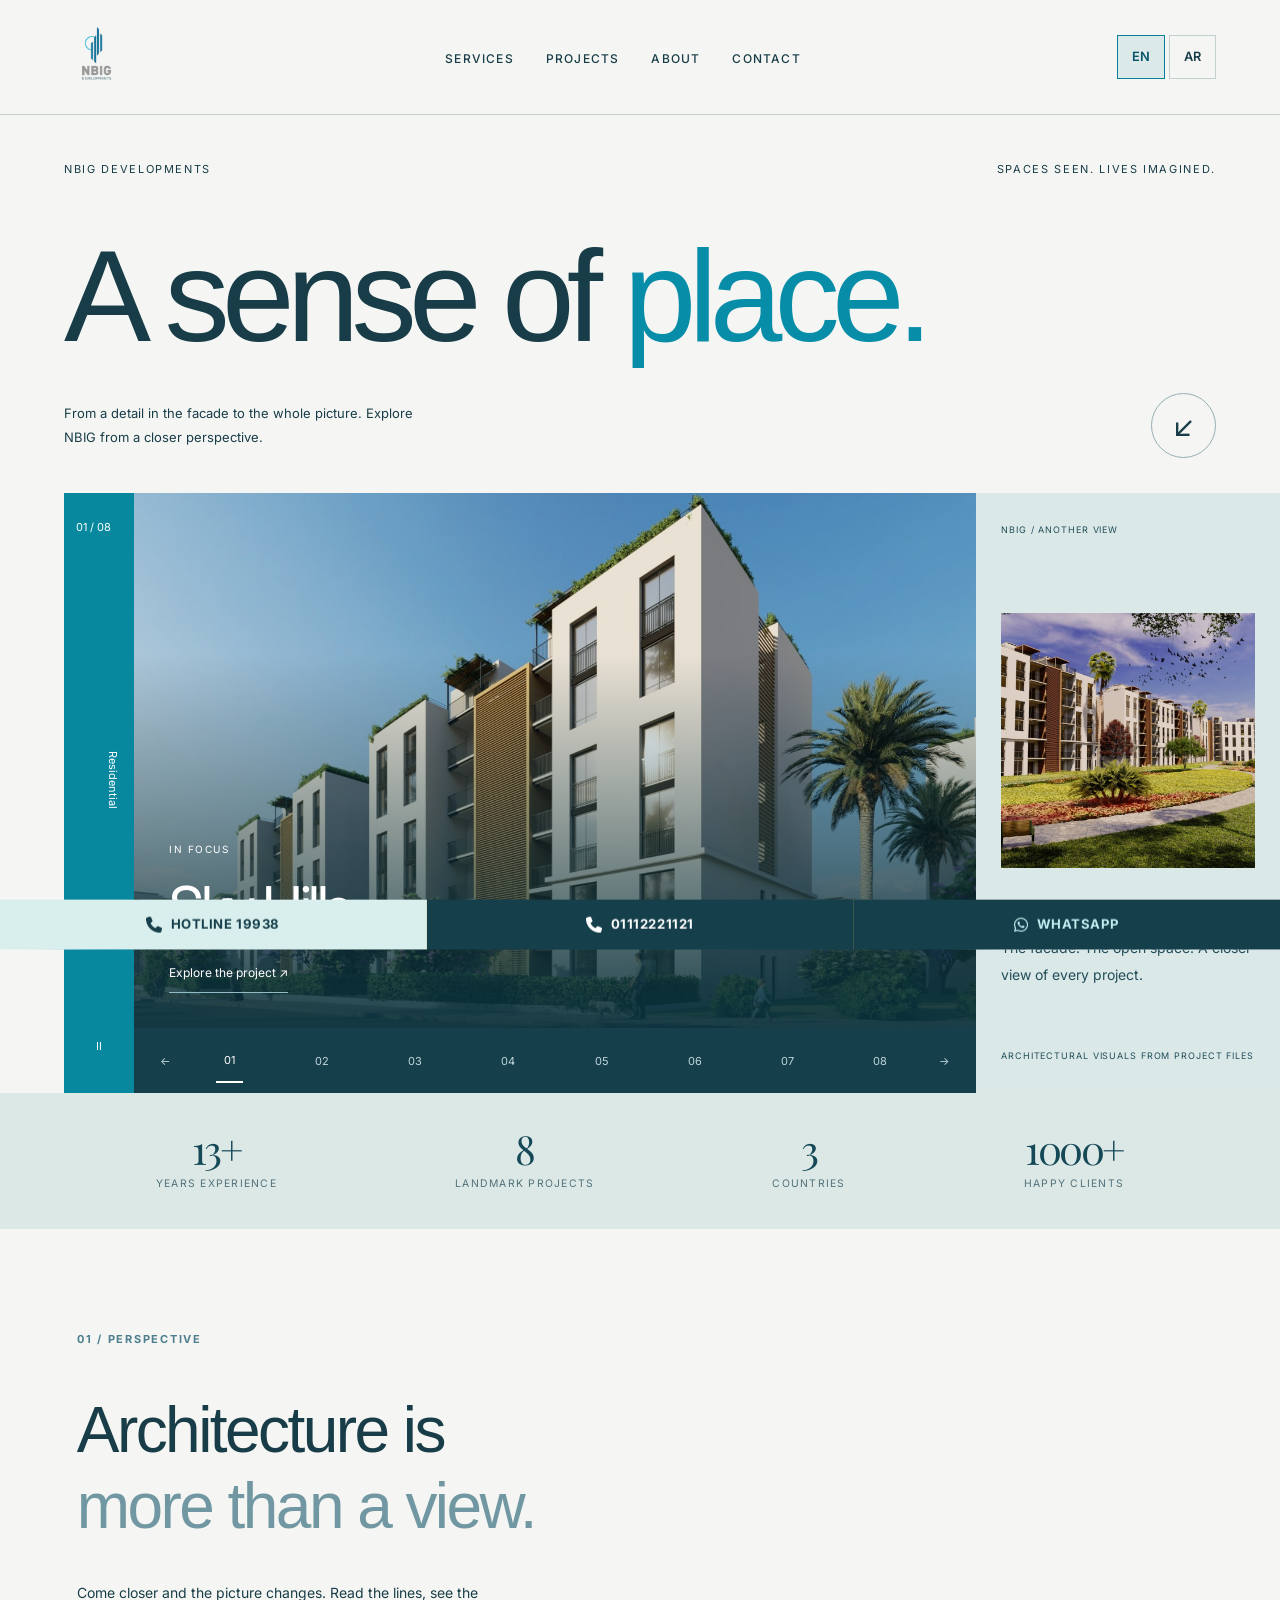
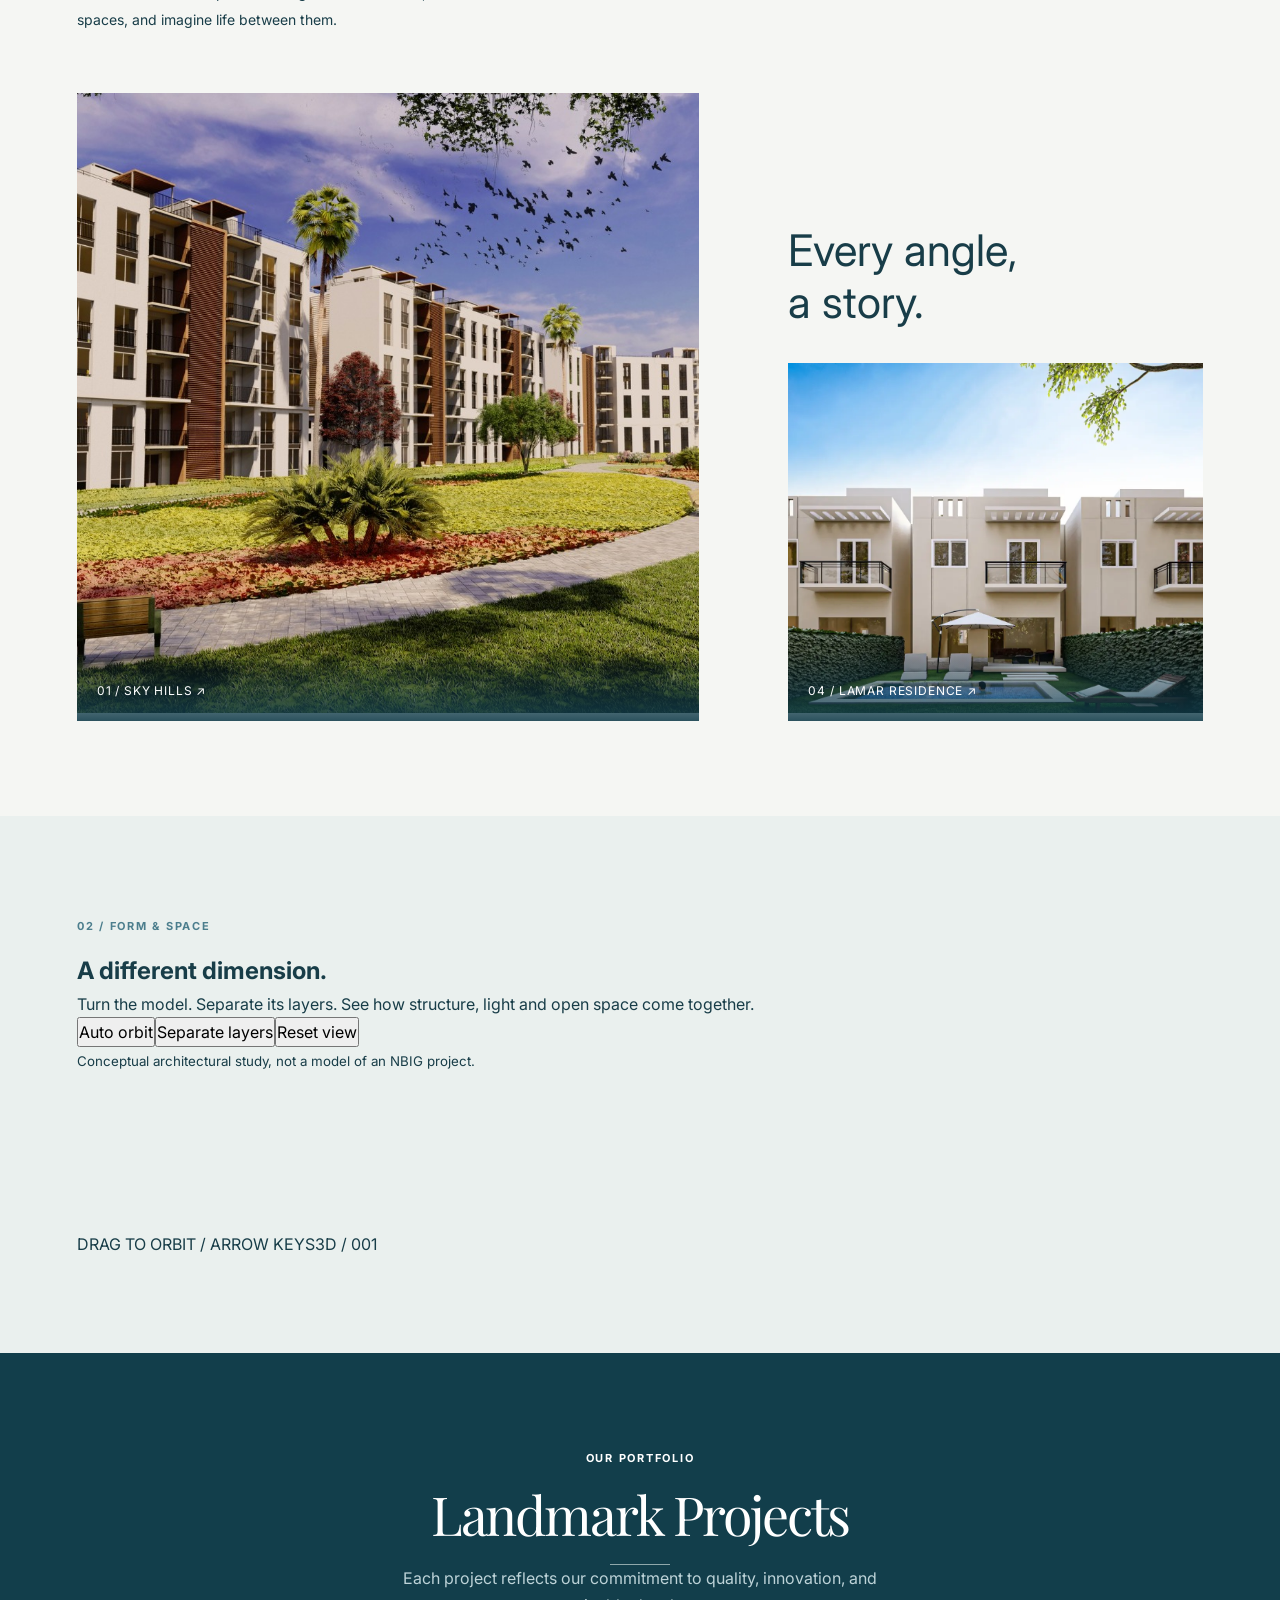
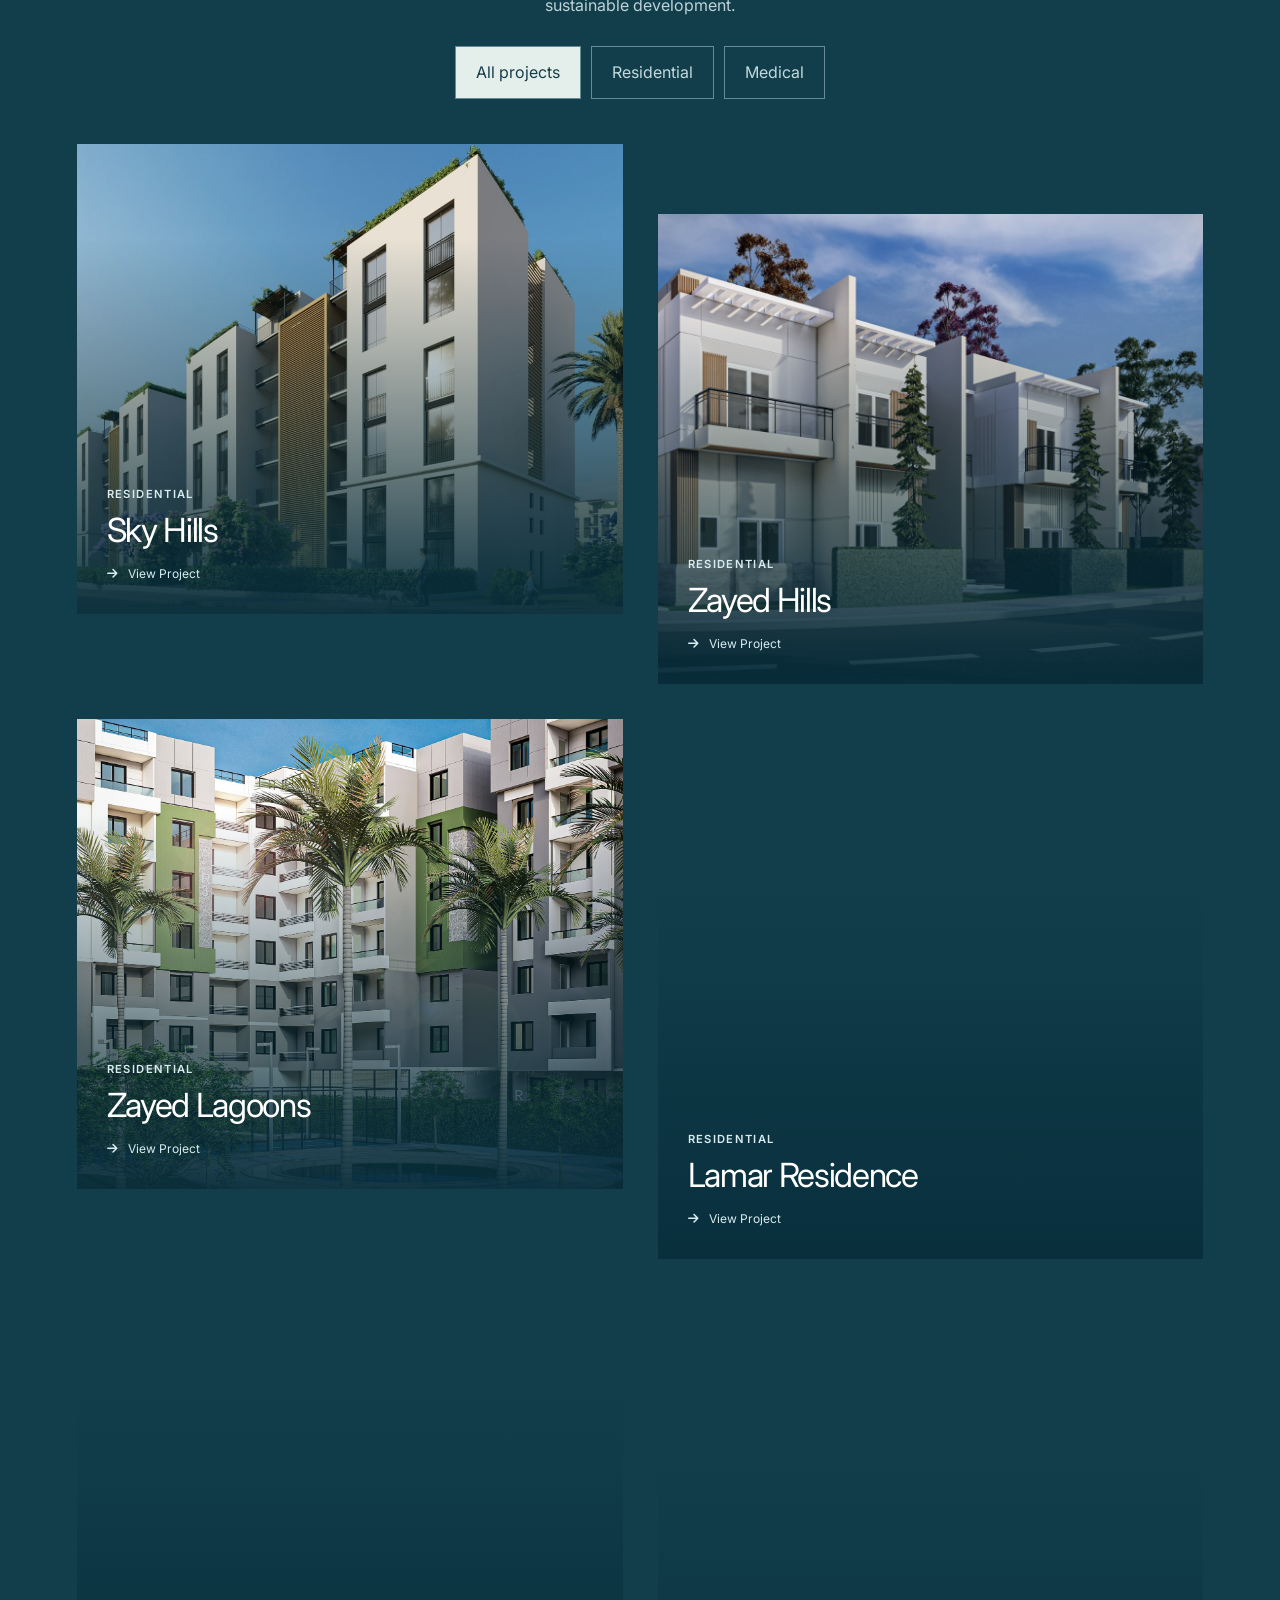
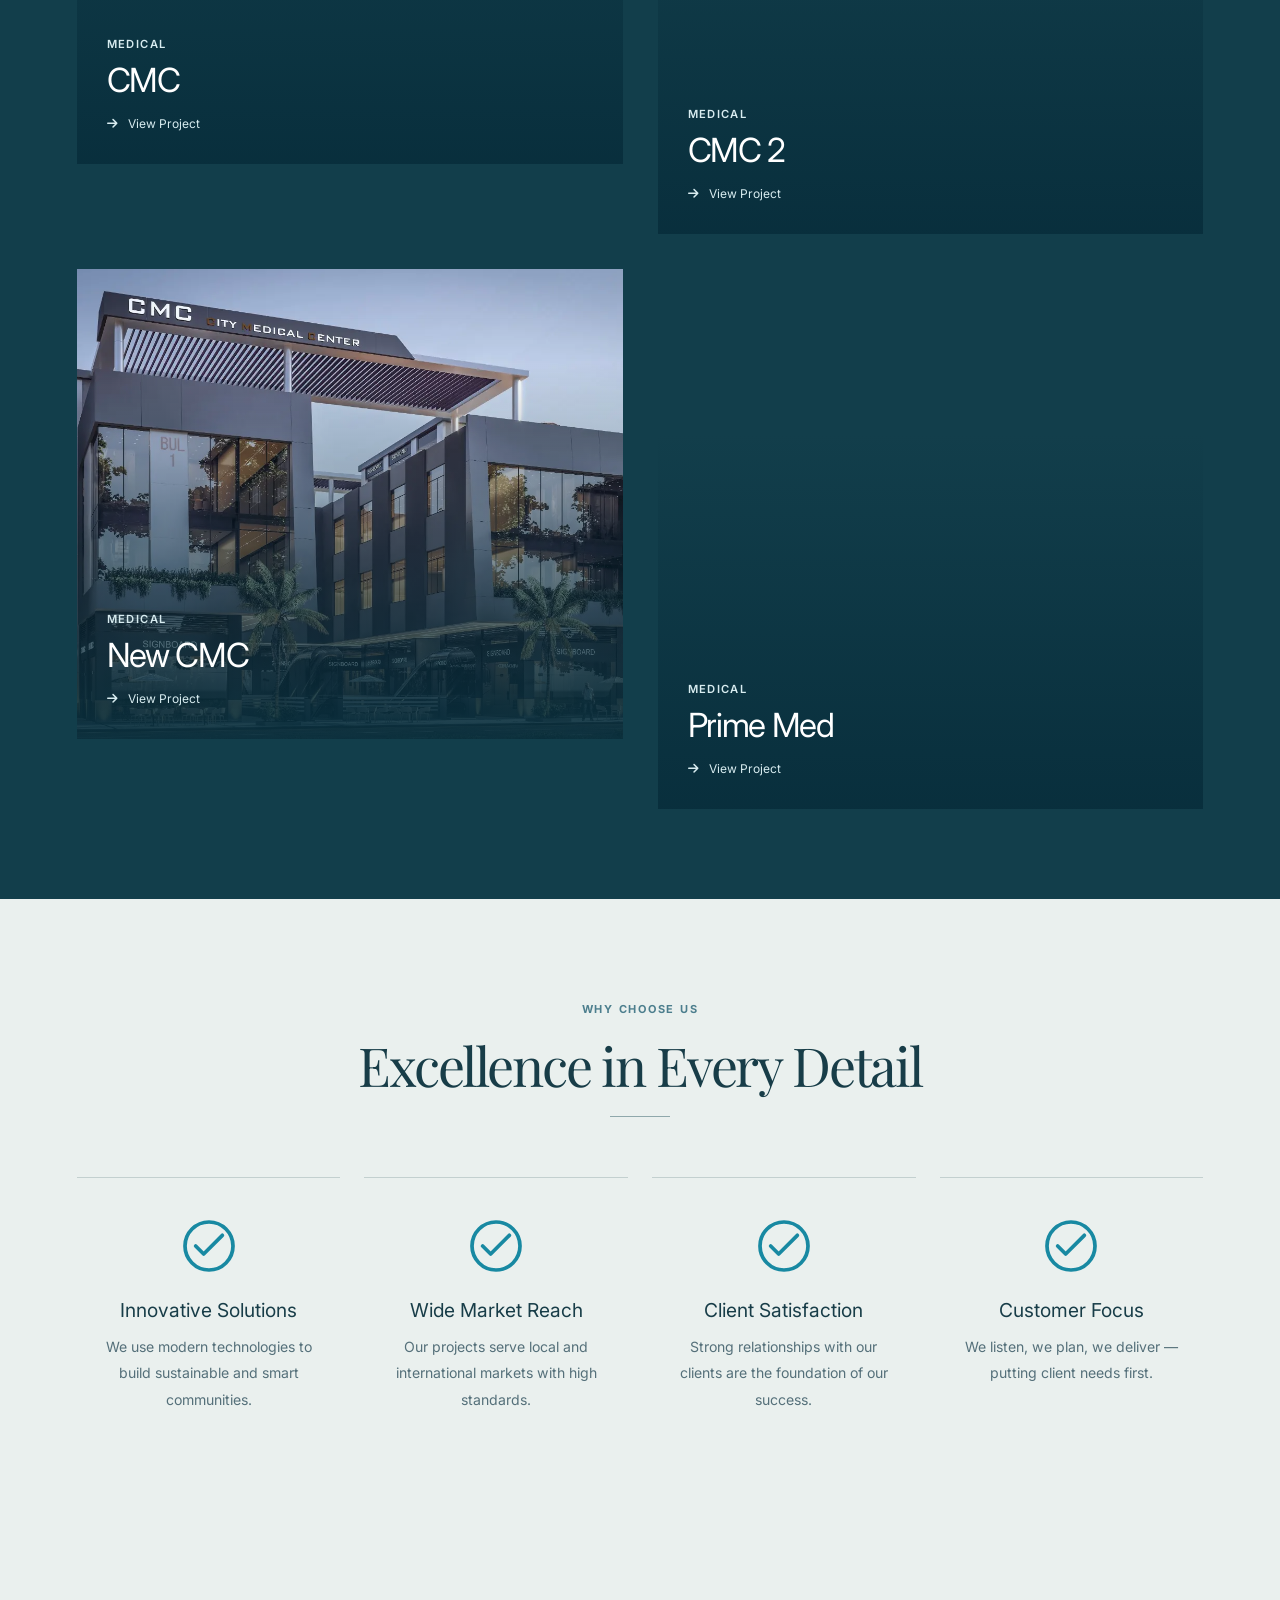
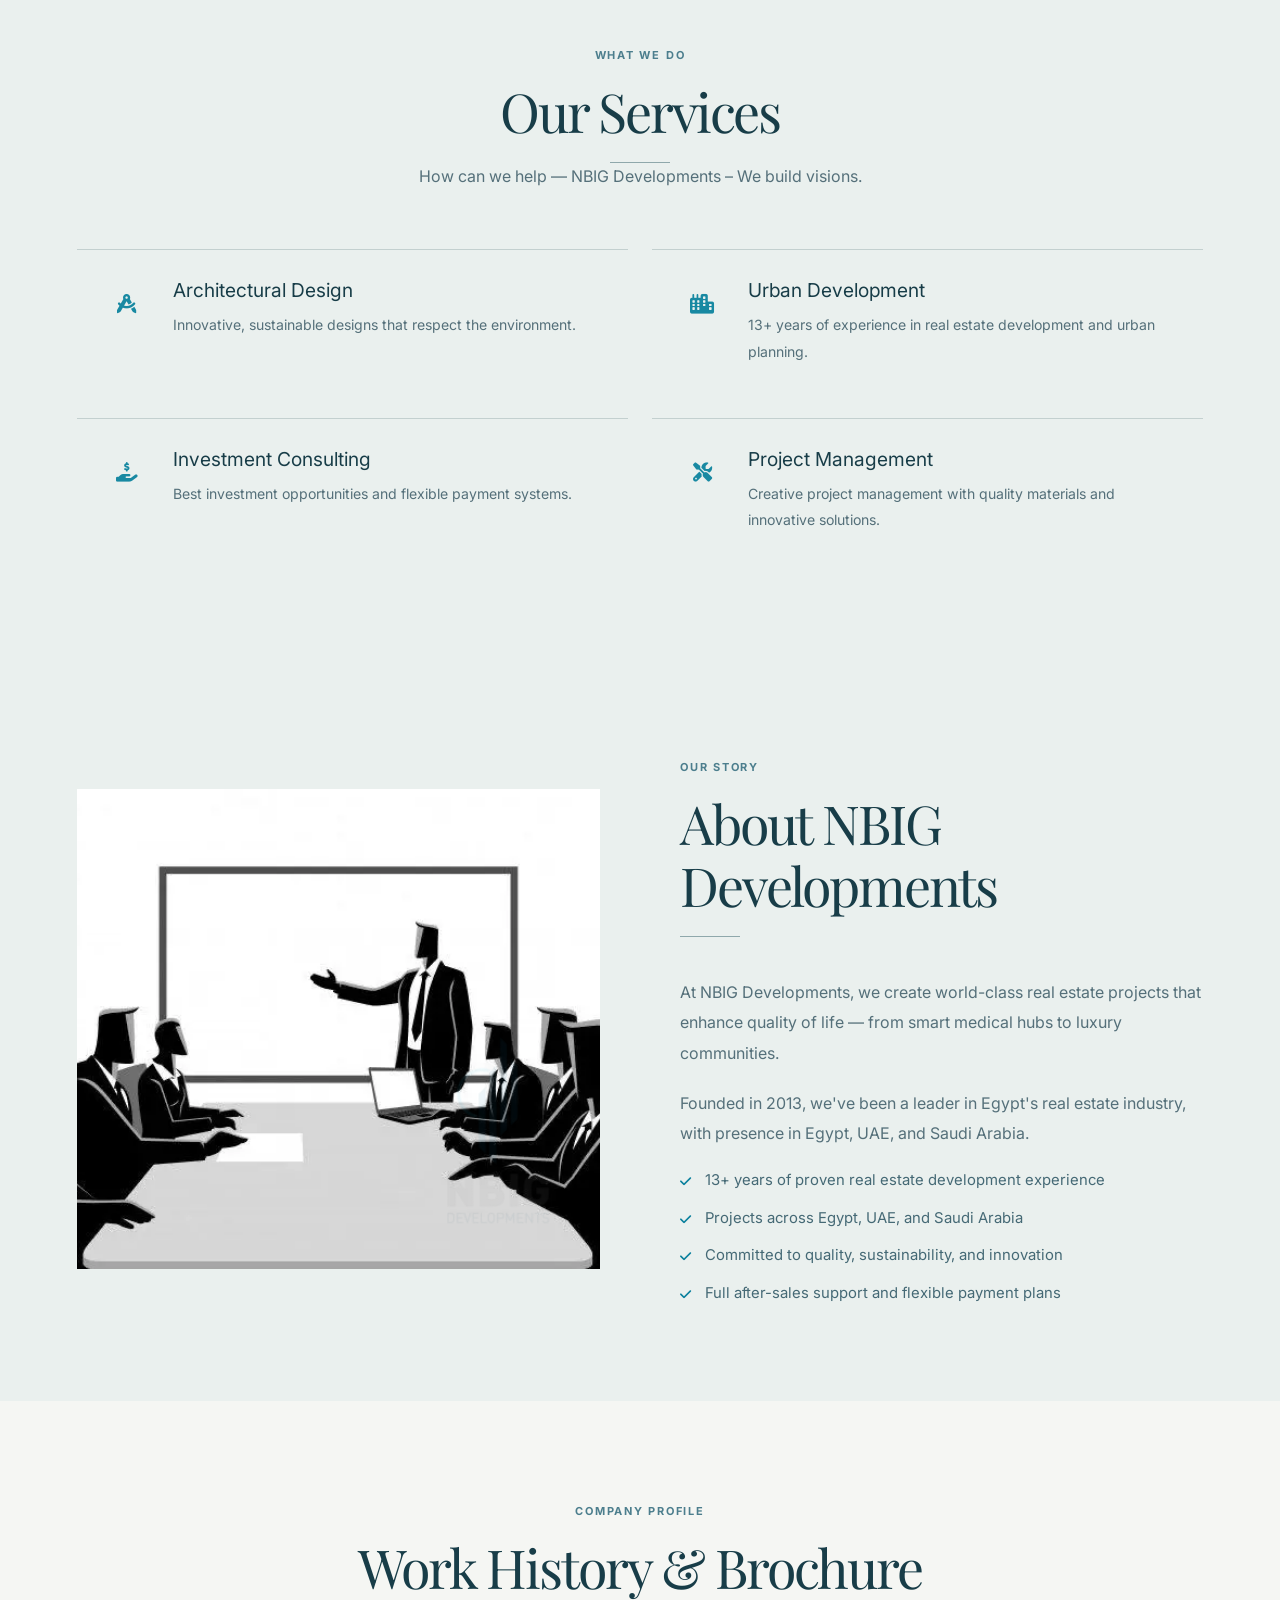
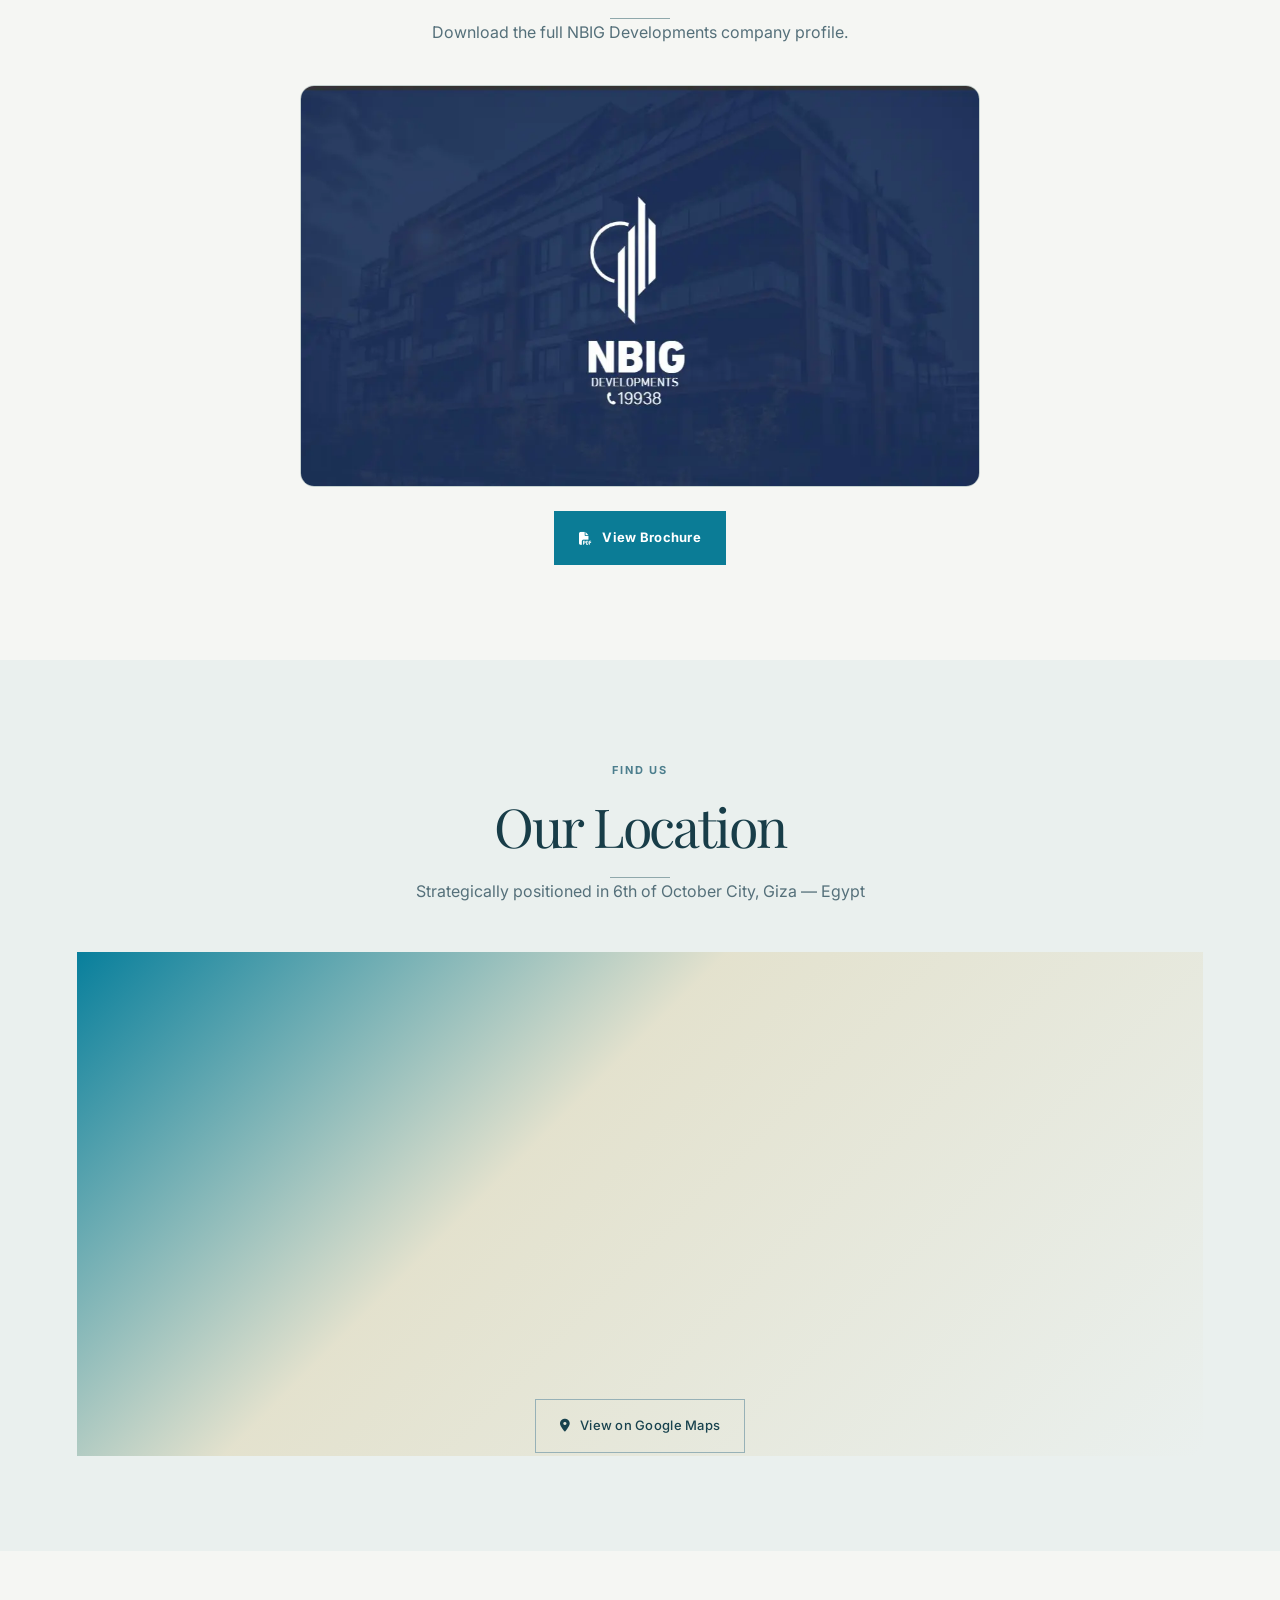
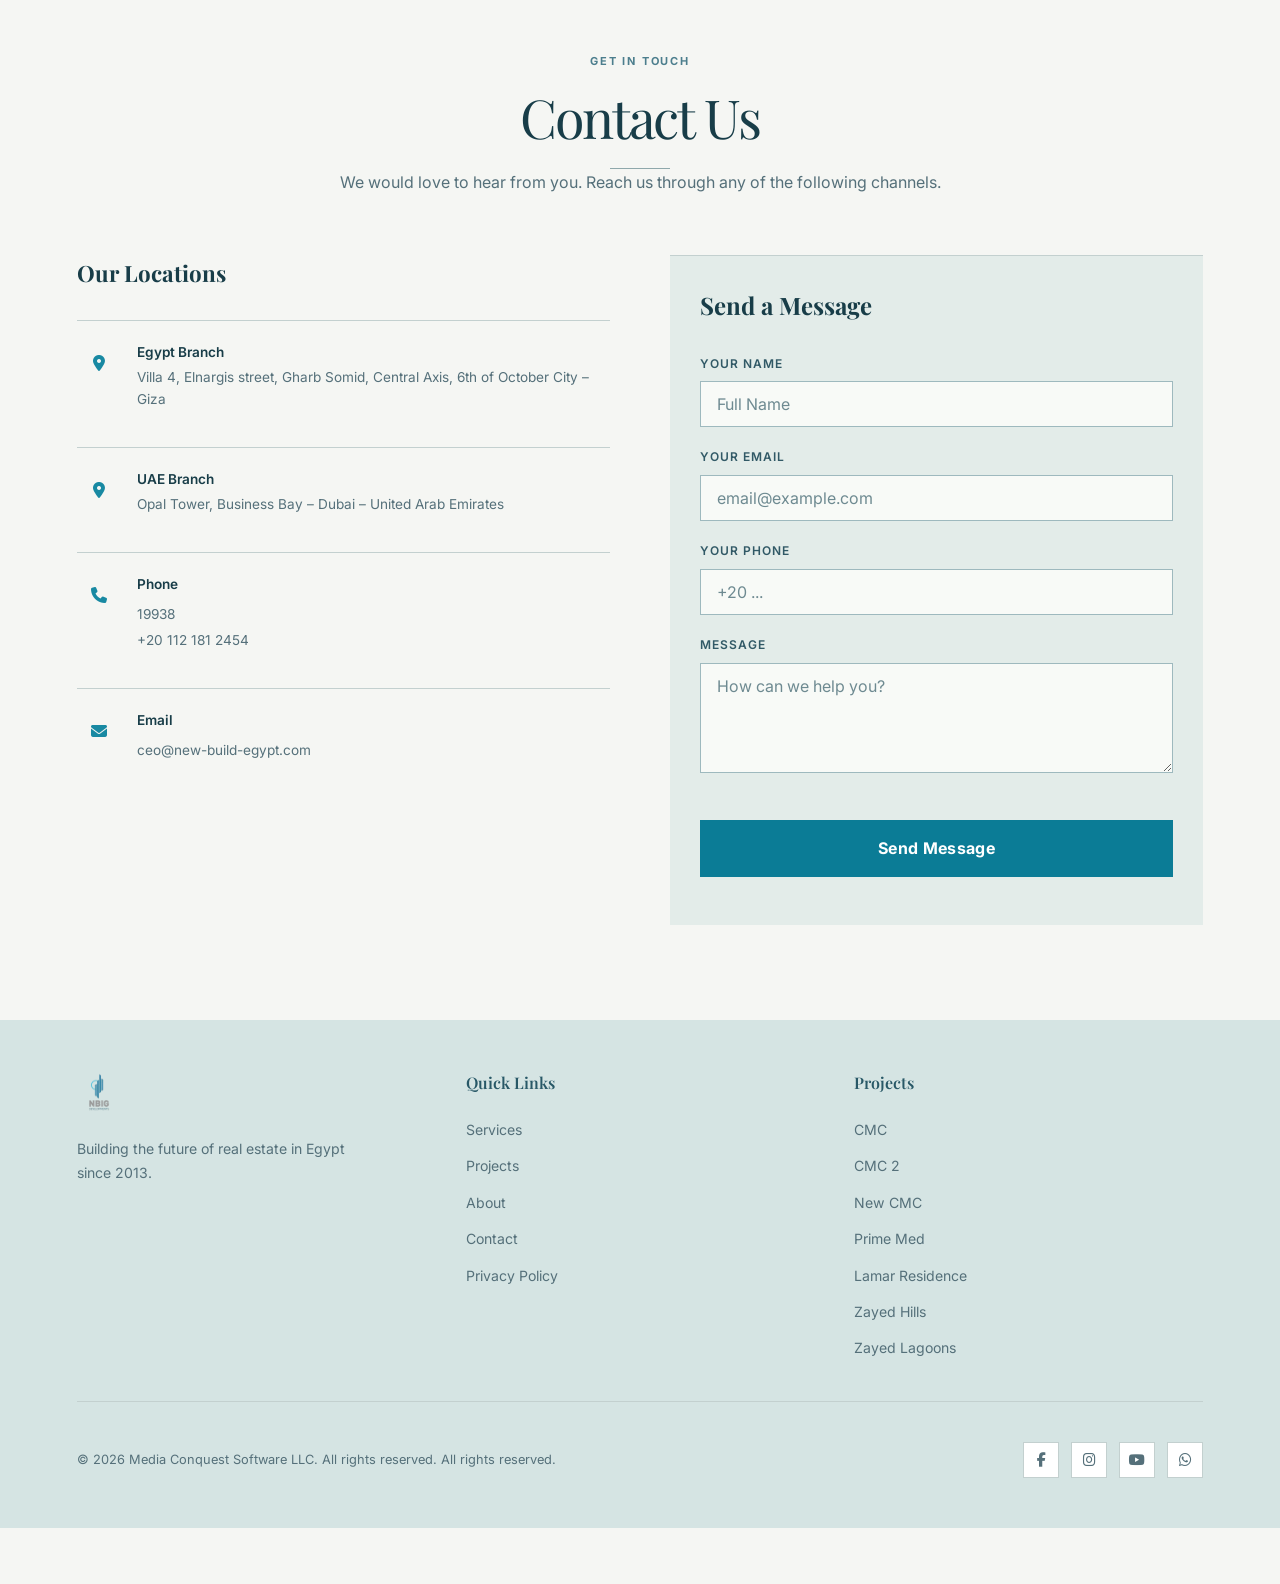
==== commit 39927a08: "Polish NBIG line icons and interactive 3D: index.html" ====
--- a/index.html
+++ b/index.html
@@ -151,7 +151,7 @@
 </div>
 </div>
 <!-- PROJECTS -->
-<section class="nbe-manifesto" id="perspective"><span class="stag" data-t="perspectiveLabel">01 / PERSPECTIVE</span><h2 data-t="perspectiveTitle">Architecture is<br/><em>more than a view.</em></h2><p data-t="perspectiveIntro">Come closer and the picture changes. Read the lines, see the spaces, and imagine life between them.</p><div class="nbe-diptych"><a href="sky-hills.html"><img alt="Sky Hills courtyard" loading="lazy" src="images/sky-hills/courtyard-gardens.jpg"/><span>01 / SKY HILLS ↗</span></a><a href="lamar-residence.html"><span data-t="everyAngle">Every angle,<br/>a story.</span><img alt="Lamar Residence garden" loading="lazy" src="images/lamar-2.webp"/><span>04 / LAMAR RESIDENCE ↗</span></a></div></section><section id="portfolio">
+<section class="nbe-manifesto" id="perspective"><span class="stag" data-t="perspectiveLabel">01 / PERSPECTIVE</span><h2 data-t="perspectiveTitle">Architecture is<br/><em>more than a view.</em></h2><p data-t="perspectiveIntro">Come closer and the picture changes. Read the lines, see the spaces, and imagine life between them.</p><div class="nbe-diptych"><a href="sky-hills.html"><img alt="Sky Hills courtyard" loading="lazy" src="images/sky-hills/courtyard-gardens.jpg"/><span>01 / SKY HILLS ↗</span></a><a href="lamar-residence.html"><span data-t="everyAngle">Every angle,<br/>a story.</span><img alt="Lamar Residence garden" loading="lazy" src="images/lamar-2.webp"/><span>04 / LAMAR RESIDENCE ↗</span></a></div></section><section aria-labelledby="study-title" class="nbe-study" data-study=""><div class="nbe-study-copy"><span class="stag" data-study-ar="٠٢ / الكتلة والفراغ" data-study-en="02 / FORM &amp; SPACE">02 / FORM &amp; SPACE</span><h2 data-study-ar="بُعد آخر للمكان." data-study-en="A different dimension." id="study-title">A different dimension.</h2><p data-study-ar="حرّك النموذج وافصل طبقاته. شاهد العلاقة بين الكتلة والضوء والمساحة المفتوحة." data-study-en="Turn the model. Separate its layers. See how structure, light and open space come together.">Turn the model. Separate its layers. See how structure, light and open space come together.</p><div class="nbe-study-controls"><button aria-pressed="true" data-study-ar="دوران تلقائي" data-study-en="Auto orbit" data-study-spin="" type="button">Auto orbit</button><button aria-pressed="false" data-study-ar="فصل الطبقات" data-study-en="Separate layers" data-study-split="" type="button">Separate layers</button><button data-study-ar="إعادة المنظور" data-study-en="Reset view" data-study-reset="" type="button">Reset view</button></div><small data-study-ar="دراسة معمارية تصوّرية، وليست نموذجًا لأحد مشاريع NBIG." data-study-en="Conceptual architectural study, not a model of an NBIG project.">Conceptual architectural study, not a model of an NBIG project.</small></div><div class="nbe-study-view"><canvas aria-label="Interactive conceptual 3D architecture. Drag to orbit. Arrow keys rotate. Plus and minus zoom." role="img" tabindex="0"></canvas><div class="nbe-study-hint"><span data-study-ar="اسحب للدوران / أسهم لوحة المفاتيح" data-study-en="DRAG TO ORBIT / ARROW KEYS">DRAG TO ORBIT / ARROW KEYS</span><span>3D / 001</span></div></div></section><section id="portfolio">
 <div style="text-align:center;">
 <span class="stag" data-t="prt">Our Portfolio</span>
 <h2 class="stitle" data-t="prti">Landmark Projects</h2>
@@ -240,23 +240,23 @@
 </div>
 <div class="fg4 reveal">
 <div class="fc">
-<div class="fi"><i class="fas fa-lightbulb"></i></div>
+<div class="fi"><svg aria-hidden="true" class="nbig-line-icon" fill="none" stroke="currentColor" stroke-linecap="round" stroke-linejoin="round" stroke-width="1.4" viewbox="0 0 24 24"><circle cx="12" cy="12" r="9"></circle><path d="m7 12 3 3 7-7"></path></svg></div>
 <h3 data-t="w1">Innovative Solutions</h3>
 <p data-t="w1d">We use modern technologies to build sustainable and smart communities across Egypt and beyond.
         </p>
 </div>
 <div class="fc">
-<div class="fi"><i class="fas fa-globe"></i></div>
+<div class="fi"><svg aria-hidden="true" class="nbig-line-icon" fill="none" stroke="currentColor" stroke-linecap="round" stroke-linejoin="round" stroke-width="1.4" viewbox="0 0 24 24"><circle cx="12" cy="12" r="9"></circle><path d="m7 12 3 3 7-7"></path></svg></div>
 <h3 data-t="w2">Wide Market Reach</h3>
 <p data-t="w2d">Our projects serve local and international markets with international standards of quality.</p>
 </div>
 <div class="fc">
-<div class="fi"><i class="fas fa-handshake"></i></div>
+<div class="fi"><svg aria-hidden="true" class="nbig-line-icon" fill="none" stroke="currentColor" stroke-linecap="round" stroke-linejoin="round" stroke-width="1.4" viewbox="0 0 24 24"><circle cx="12" cy="12" r="9"></circle><path d="m7 12 3 3 7-7"></path></svg></div>
 <h3 data-t="w3">Client Satisfaction</h3>
 <p data-t="w3d">Strong relationships with our clients are the foundation of our continued success.</p>
 </div>
 <div class="fc">
-<div class="fi"><i class="fas fa-users"></i></div>
+<div class="fi"><svg aria-hidden="true" class="nbig-line-icon" fill="none" stroke="currentColor" stroke-linecap="round" stroke-linejoin="round" stroke-width="1.4" viewbox="0 0 24 24"><circle cx="12" cy="12" r="9"></circle><path d="m7 12 3 3 7-7"></path></svg></div>
 <h3 data-t="w4">Customer Focus</h3>
 <p data-t="w4d">We listen, we plan, we deliver — always putting client needs at the center of every decision.
         </p>
@@ -505,5 +505,5 @@
 <span>WhatsApp</span>
 </a>
 </div>
-<script defer="" src="js/complete.js"></script></body>
+<script defer="" src="js/complete.js"></script><script src="js/study.js" type="module"></script></body>
 </html>
--- a/css/editorial.css
+++ b/css/editorial.css
@@ -1,72 +1,19 @@
-/* NBIG editorial system: quiet surfaces, architectural photography, clear actions. */
-:root{--gold:#315e50;--gold-light:#527b65;--dark:#f5f3ed;--dark2:#ebe8df;--dark3:#e3e0d7;--glass:rgba(255,255,255,.65);--gb:rgba(31,57,46,.18);--text:#20372d;--muted:#5b655e}
-body{background:var(--dark);color:var(--text);font-family:Inter,Arial,sans-serif;line-height:1.65}
-header,header.scrolled{background:rgba(245,243,237,.97);border-bottom:1px solid var(--gb);backdrop-filter:blur(12px);padding:14px 4.5vw}
-.logo img{filter:none!important;object-fit:contain;width:auto;height:52px}
-nav a{color:var(--text);font-size:.76rem;letter-spacing:.12em}nav a:hover{color:var(--gold)}
-.lb{border-radius:0;padding:9px 12px}.mt span{background:var(--text)}
-section{padding:92px 6vw;scroll-margin-top:90px}.hero{padding-top:110px;min-height:760px;height:92svh;background:#263f34;color:#fff}
-.hero .hc{padding:35px 0;max-width:760px}.hero h1{font-size:clamp(2.8rem,5.4vw,5.6rem);font-weight:400;line-height:1.06;letter-spacing:-.035em}.hero h1 span{color:#d2d9bd}.hero .hsub{color:#f0f0e9;max-width:500px;font-size:1rem;line-height:1.8}.hero .htag{border:0;border-radius:0;background:transparent;padding:0;color:#e7e8d9;letter-spacing:.16em}.hero .bo{color:white;border-color:#bcc9bc}.hero .bg{background:#e8e6d8;color:#20372d}.hero .hscroll{color:#e9eadf;left:6vw}.hbg::after{background:linear-gradient(90deg,rgba(19,42,32,.82),rgba(19,42,32,.16))}.hero .hs::after{background:linear-gradient(90deg,rgba(19,42,32,.82),rgba(19,42,32,.22))}
-.bg,.bo,.fbtn{border-radius:2px;box-shadow:none;font-size:.85rem;padding:16px 24px}.bg,.fbtn{background:var(--gold);color:#fff}.bg:hover,.fbtn:hover{box-shadow:0 8px 20px #20372d18}.bo{border-color:var(--gb);color:var(--text)}
-.stag{letter-spacing:.18em;font-size:.72rem}.stitle{font-size:clamp(2rem,3.4vw,3.4rem);font-weight:400;letter-spacing:-.025em}.ssep{background:var(--gold);height:1px;width:48px}
-.fc,.sc,.ic,.cinfo-item,.cform,.cbox{border-radius:2px;box-shadow:none;backdrop-filter:none;background:rgba(255,255,255,.5)}.fc:hover,.sc:hover{box-shadow:none;transform:translateY(-3px)}.fi,.sci,.cinfo-icon{border-radius:0;background:transparent}.fc h3,.sc h3{font-family:Inter,Arial,sans-serif;font-size:1rem}.fc p,.sc p{line-height:1.85}
-.sbar{background:#e8e9df;padding:35px 6vw}.sn{font-size:2.25rem;font-weight:400}.sl{font-size:.68rem}.pc{border-radius:2px;aspect-ratio:4/5}.pc::after{background:linear-gradient(0deg,rgba(17,34,25,.9),transparent 75%)}.pc-name{color:#fff;font-size:1.6rem;font-weight:400}.pc-cat,.pc-arrow{color:#e5e7d8}.pc-arrow{opacity:1}.pc-info{padding:26px}.pg{grid-template-columns:repeat(4,1fr);gap:24px}.pc img{transition:transform .7s}.pc:hover img{transform:scale(1.035)}
-.abt-img img,.pt,.map-wrap,.map-wrap iframe,.ov-img img{border-radius:2px}.abt-img::before,.abt-img::after{display:none}.map-wrap{padding:0;box-shadow:none;background:none}.map-wrap:hover{box-shadow:none;transform:none}
-.cform input,.cform textarea,.finp{background:#fff;color:var(--text);border:1px solid var(--gb);border-radius:2px;font-size:16px}.cform{padding:32px}.cform label{letter-spacing:.06em}.fmsg.error{color:#a52929;background:#fff0ef}.fmsg.success{color:#1d6341;background:#e8f5eb}.ctas{background:#e5e9df}.ss{display:none}.footer-brand img{filter:none}footer{background:#e8e6dc}.footer-social a{border-radius:2px}.float-bar{background:#20372d;border-color:#49634f;box-shadow:none}.float-bar .fb-hotline{background:#d5d9bd;color:#20372d}.float-bar .fb-call{color:#fff}.float-bar .fb-wa{color:#a9dfb5}.reveal{transition-duration:.45s}
-:focus-visible{outline:3px solid #96713c;outline-offset:5px}a,button{touch-action:manipulation}button:disabled{cursor:wait;opacity:.65}input,textarea{max-width:100%}.skip-link{position:fixed;top:-70px;left:12px;z-index:10001;padding:12px 20px;background:#fff;color:#20372d}.skip-link:focus{top:10px}
-body.homepage .hero{display:grid;grid-template-columns:1fr 1fr;height:auto;min-height:790px;padding:130px 6vw 70px;gap:6vw;background:var(--dark);color:var(--text)}body.homepage .hero .hbg{position:relative;inset:auto;grid-column:2;grid-row:1;height:570px;overflow:hidden}body.homepage .hero .hbg picture,body.homepage .hero .hbg img{display:block;width:100%;height:100%;object-fit:cover}body.homepage .hero .hbg::after{display:none}body.homepage .hero .hc{grid-column:1;grid-row:1;max-width:none;padding:0}body.homepage .hero h1{font-size:clamp(3rem,5vw,5.1rem);font-weight:400}body.homepage .hero h1 span{color:var(--gold)}body.homepage .hero .hsub{color:var(--muted);margin-bottom:30px}body.homepage .hero .htag{color:var(--gold);font-size:.7rem}body.homepage .hero .bg{color:#fff;background:var(--gold)}body.homepage .hero .bo{color:var(--text);border-color:var(--gb)}body.homepage .hero .hscroll{display:none}body.homepage .hero .hbtns{gap:10px}body.homepage .hero-project-note{position:absolute;bottom:0;left:0;right:0;padding:22px 25px;background:linear-gradient(transparent,#183426db);color:#fff;font-size:.8rem;letter-spacing:.1em}body.homepage #portfolio{background:#ebe8df}body.homepage .project-filters{display:flex;justify-content:center;gap:8px;margin-top:30px;flex-wrap:wrap}.project-filters button{border:1px solid var(--gb);padding:10px 22px;background:transparent;color:var(--text);font:inherit;font-size:.8rem;cursor:pointer}.project-filters button[aria-pressed=true]{background:var(--gold);color:#fff}.pg .pc[hidden]{display:none}
-@media(min-width:1101px){body.homepage .pg{grid-template-columns:repeat(4,1fr)}}
-@media(max-width:1100px){.pg{grid-template-columns:repeat(2,1fr)}body.homepage .hero{gap:4vw}body.homepage .hero h1{font-size:3.5rem}}
-@media(max-width:900px){header,header.scrolled{padding:12px 22px;backdrop-filter:none}nav ul{background:#f5f3ed;color:var(--text)}nav ul.open{z-index:1100}.mc{color:var(--text)}.hero{min-height:720px;height:auto;padding:150px 24px 90px}.hero .hc{padding:0}.hero h1{font-size:3.2rem}.hero .hsub{font-size:1rem}.hero .hscroll{display:none}.hbtns{gap:10px}section{padding:65px 24px}.hero .hc,[dir=rtl] .hero .hc{padding:0}body.homepage .hero{display:flex;flex-direction:column;padding:125px 24px 35px;gap:32px;min-height:0;align-items:stretch}body.homepage .hero .hc{order:0}body.homepage .hero .hbg{order:1;height:380px;min-height:380px}body.homepage .hero h1{font-size:clamp(2.8rem,8vw,4.2rem)}body.homepage .hero .hsub{margin-bottom:24px}.sbar{gap:25px 15px;display:grid;grid-template-columns:1fr 1fr}.cform{padding:24px 18px}.contact-grid{gap:28px}.recaptcha-wrap{transform-origin:left top}.pc-info{padding:18px}.pc-name{font-size:1.3rem}.pg{gap:16px}body.homepage .hbtns{flex-direction:row}.footer-top{gap:28px}}
-@media(max-width:580px){.hero h1{font-size:2.8rem}.hbtns .bg,.hbtns .bo{justify-content:center}.hero .hbtns{flex-direction:column}.pg{grid-template-columns:1fr}.pc{aspect-ratio:5/4}body.homepage .hero .hbtns{display:grid;grid-template-columns:1fr}body.homepage .hero .hbg{height:320px;min-height:320px}body.homepage .hero h1{font-size:3.1rem}.hero .hsub{margin-bottom:28px}section .cbox{padding:30px 18px}.csection{padding:60px 20px}.float-bar a{font-size:.66rem}}
-@media(prefers-reduced-motion:reduce){html{scroll-behavior:auto}*,*::before,*::after{animation:none!important;transition:none!important}.reveal{opacity:1;transform:none}}
-.contact-grid>*{min-width:0}.cinfo-item a,.cinfo-item p{overflow-wrap:anywhere}.cinfo-item>div{min-width:0}.recaptcha-wrap{max-width:100%}@media(max-width:374px){.g-recaptcha{transform:scale(.73);transform-origin:center top;max-width:100%;margin-bottom:-20px}.cform .recaptcha-wrap{min-width:0;overflow:hidden;justify-content:flex-start}.contact-grid{display:block}.contact-grid .cform{margin-top:28px}}
-/* NBIG motion direction, cyan and silver sampled from the supplied company logo. */
-:root{--gold:#12aed0;--gold-light:#76e5f4;--dark:#061b2b;--dark2:#0b293b;--dark3:#10384b;--glass:#0e3043;--gb:rgba(116,218,239,.23);--text:#edf7fc;--muted:#acc2cf}
-body{background:#061b2b;color:var(--text)}header,header.scrolled{background:rgba(6,27,43,.94);border-bottom:1px solid var(--gb)}.logo{background:#eaf6fa;padding:4px 12px;border-radius:7px}.logo img{height:46px}nav a{color:#d4e4ed}.lb{color:#c1dbe7}.lb.active,.lb:hover{background:#13adce;color:#042032}.mt span{background:#bce5f0}.mc{color:#d4e8f3}section{position:relative}section:nth-of-type(even),.fsec{background:#0a2638}.stag{color:#57d8ed;letter-spacing:.22em}.stitle,.hero h1,.fc h3,.sc h3,.pc-name,.sn{font-family:Inter,Arial,sans-serif}.stitle{font-weight:500;letter-spacing:-.04em}.stitle::first-letter{color:#65d7eb}.hero .htag{color:#78e7f6}.hero h1{font-weight:600;letter-spacing:-.06em}.hero h1 span{color:#57d8ed}.hero .hsub{color:#d0e1ea}.hero .bg,.bg,.fbtn{background:#14b5d5;color:#042133;font-weight:600;border:0;box-shadow:0 10px 32px #10bcdf28;border-radius:5px}.hero .bo,.bo{color:#e3f2f8;border-color:#70b8cc;background:#12374c50}.bg:hover,.fbtn:hover{background:#6ee5f5;box-shadow:0 15px 35px #12b7d544}.hero .hs::after{background:linear-gradient(90deg,#031b30ec,#03223768)}.sbar{background:#0a293c;border-color:#2f5b6f}.sn{color:#53d5ef;font-weight:500}.sl{color:#bdcfdc}.fc,.sc,.ic,.cinfo-item,.cform,.cbox{background:#0d3043;border:1px solid #264d61;border-radius:12px}.fc h3,.sc h3{color:#e8f5fc}.fi,.sci,.cinfo-icon{color:#55d5ee}.pc{border-radius:14px;transform-style:preserve-3d;transition:transform .5s,box-shadow .5s}.pc:hover{transform:perspective(900px) rotateX(3deg) rotateY(-4deg) translateY(-8px);box-shadow:16px 20px 0 #12b5d51c}.pc-info{transform:translateZ(35px)}.pc-name{color:#fff}.pc-cat,.pc-arrow{color:#7ae6f6}.ngal-item-title{color:#fff!important}.ngal-item-cat{color:#8beaff!important}.map-wrap{background:#10384b;box-shadow:none}.cform input,.cform textarea{background:#082334;color:#fff;border-color:#416477}.project-filters button{color:#cce3ee;border-color:#3f6479}.project-filters button[aria-pressed=true]{color:#062638;background:#58d8ed}footer{background:#041522;color:#c4d8e3}.footer-brand img{filter:none;background:#f1f8fa;padding:8px;border-radius:6px}.footer-col h4{color:#5edcf0}.fp-card{background:#0b2e43!important;border-color:#32566c!important}.fp-card-area{color:#6ee8fb!important}.fp-card-spec{color:#c5dbe7!important}.fp-filter-btn{color:#cee9f4!important;border-color:#467287!important}.fp-filter-btn.active{background:#147d9a!important;color:#fff!important}.nbig-scene{position:relative;min-height:470px;perspective:1000px;touch-action:pan-y;user-select:none;overflow:hidden;background:radial-gradient(ellipse at 50% 55%,#13608466,transparent 68%);border:1px solid #3596b347;border-radius:18px}.nbig-scene::before{content:'';position:absolute;inset:0;background-image:linear-gradient(#3cc4e914 1px,transparent 1px),linear-gradient(90deg,#3cc4e914 1px,transparent 1px);background-size:36px 36px;mask-image:linear-gradient(transparent,#000)}.nbig-scene-title{position:absolute;top:22px;left:24px;color:#87d6e9;font:11px/1.6 Inter,Arial,sans-serif;letter-spacing:.12em;text-transform:uppercase;z-index:3}.nbig-scene-title strong{display:block;font-size:20px;letter-spacing:-.03em;color:#edfaff;margin-bottom:4px}.nbig-city{width:280px;height:280px;position:absolute;top:108px;left:50%;margin-left:-140px;transform-style:preserve-3d;transform:rotateX(-15deg) rotateY(-28deg);animation:nbig-orbit 14s ease-in-out infinite}.nbig-scene[data-paused=true] .nbig-city{animation-play-state:paused}.nbig-ground{position:absolute;width:340px;height:300px;background:linear-gradient(135deg,#1c7a9388,#061d32);border:1px solid #5de3ff;transform:rotateX(90deg) translateZ(-125px) translateX(-30px);box-shadow:0 0 60px #14c6ef3b}.nbig-building{position:absolute;left:100px;top:30px;width:95px;height:230px;transform-style:preserve-3d;transform:translate3d(var(--x),var(--y),var(--z));animation:nbig-rise 1.2s both}.nbig-building .nbig-face{position:absolute;inset:0;background-color:#0d607e;background-image:repeating-linear-gradient(0deg,transparent 0px,transparent 20px,#2aadc7aa 21px,#7fe5f4bb 23px),repeating-linear-gradient(90deg,transparent 0px,transparent 20px,#072638 21px,#072638 24px);border:1px solid #6be6f5;backface-visibility:visible;box-shadow:inset 0 0 25px #7bd8ec22}.nbig-building .nbig-front{transform:translateZ(47.5px)}.nbig-building .nbig-back{transform:rotateY(180deg) translateZ(47.5px)}.nbig-building .nbig-right{transform:rotateY(90deg) translateZ(47.5px);filter:brightness(.65)}.nbig-building .nbig-left{transform:rotateY(-90deg) translateZ(47.5px);filter:brightness(.8)}.nbig-building .nbig-roof{height:95px;background:#89d2e3;border:1px solid #b5eff9;transform:rotateX(90deg) translateZ(47.5px)}.nbig-scene-controls{position:absolute;bottom:18px;left:18px;right:18px;display:flex;gap:8px;justify-content:center;z-index:5}.nbig-scene-controls button{background:#103b50;color:#d1eff8;border:1px solid #43829a;border-radius:5px;padding:10px 15px;cursor:pointer;min-height:44px;font:12px Inter,Arial,sans-serif}.nbig-scene-note{position:absolute;bottom:78px;left:20px;right:20px;text-align:center;color:#94b8cb;font:11px/1.5 Inter,Arial,sans-serif}.nbig-photo-card{position:absolute;right:-25px;top:160px;width:180px;height:245px;object-fit:cover;border:6px solid #aecddc26;transform:rotate(9deg);border-radius:8px;box-shadow:0 25px 60px #0008;animation:nbig-float 6s ease-in-out infinite}.nbig-motion-line{position:absolute;left:0;right:0;bottom:0;height:3px;background:linear-gradient(90deg,transparent,#50def4,transparent);background-size:50% 100%;animation:nbig-scan 6s linear infinite}
-body.homepage .hero{background:radial-gradient(ellipse at 75% 38%,#0d536c 0,transparent 46%),#061b2b;color:#edf7fc;grid-template-columns:1.1fr 1fr;padding:140px 6vw 80px;min-height:850px;gap:4vw}body.homepage .hero .hc{position:relative;z-index:3}body.homepage .hero h1{font-size:clamp(3.4rem,5.5vw,5.9rem);font-weight:600;line-height:1.04}body.homepage .hero h1 span{color:#5ed8ed}body.homepage .hero .hsub{color:#b2cbd9;font-size:1.02rem}body.homepage .hero .htag{color:#5ed8ed}body.homepage .hero .bg{background:#18b9d7;color:#042333}body.homepage .hero .bo{color:#d5ebf5;border-color:#4e8ca4}body.homepage .hero .hbg{height:510px;border-radius:14px;transform:perspective(1200px) rotateY(-9deg) rotateX(3deg);box-shadow:25px 24px 0 #0e607733,0 50px 80px #0008;animation:nbig-photo-float 8s ease-in-out infinite;margin-bottom:16px;overflow:visible}body.homepage .hero .hbg>img,body.homepage .hero .hbg>picture{border-radius:14px;overflow:hidden}body.homepage .hero .hbg::after{display:block;inset:-15px;border:1px solid #52c4df55;border-radius:18px;transform:translateZ(-20px);background:transparent;pointer-events:none}body.homepage .hero-project-note{background:linear-gradient(transparent,#041c34);border-radius:0 0 14px 14px}body.homepage #portfolio{background:#071f31}body.homepage .hero .nbig-scene{grid-column:2;grid-row:1;z-index:2;height:510px}.nbig-scene+.hbg{display:none!important}.nbig-scene .nbig-photo-card{right:-40px}
-@keyframes nbig-orbit{0%,100%{transform:rotateX(-15deg) rotateY(-28deg)}50%{transform:rotateX(-15deg) rotateY(35deg)}}@keyframes nbig-rise{from{opacity:0;translate:0 80px}to{opacity:1;translate:0 0}}@keyframes nbig-float{0%,100%{transform:translateY(0) rotate(9deg)}50%{transform:translateY(-15px) rotate(7deg)}}@keyframes nbig-photo-float{0%,100%{transform:perspective(1200px) rotateY(-9deg) rotateX(3deg) translateY(0)}50%{transform:perspective(1200px) rotateY(-5deg) rotateX(1deg) translateY(-12px)}}@keyframes nbig-scan{to{background-position:200% 0}}
-@media(max-width:900px){nav ul{background:#061b2b}body.homepage .hero{display:flex;padding:130px 24px 50px;gap:38px;min-height:0}body.homepage .hero h1{font-size:clamp(3rem,11vw,5rem)}body.homepage .hero .nbig-scene{width:100%;height:470px;min-height:470px;order:1}body.homepage .hero .hbg{width:100%;min-height:390px;order:1}.nbig-scene .nbig-photo-card{right:-35px;width:140px;height:200px;opacity:.8}.nbig-city{left:44%}.nbig-scene-title{left:18px}.nbig-scene-title strong{font-size:18px}.hero .hsub{font-size:1rem}.pc:hover{transform:none}.cform{background:#0c2d40}.footer-col h4{color:#6fd9ee}}
-@media(max-width:374px){body.homepage .hero h1{font-size:2.8rem}.nbig-scene .nbig-photo-card{display:none}.nbig-city{left:50%}.nbig-scene-controls button{padding:10px}.nbig-scene-title strong{font-size:17px}}
-@media(prefers-reduced-motion:reduce){.nbig-city,.nbig-photo-card,body.homepage .hero .hbg,.nbig-motion-line{animation:none!important}.nbig-building{animation:none!important}.pc{transition:none}}
-/* Keep the architecture oblique and the real property image fully in frame. */
-@keyframes nbig-orbit{0%,100%{transform:rotateX(-18deg) rotateY(-38deg)}50%{transform:rotateX(-18deg) rotateY(-65deg)}}
-.nbig-city{left:39%;top:125px}.nbig-scene .nbig-photo-card{right:18px;top:156px;width:135px;height:190px;transform:rotate(5deg);animation:none;border:4px solid #659db657;z-index:2}.nbig-scene-note{bottom:83px;font-size:12px;line-height:1.6;max-width:330px;margin:auto}.nbig-scene-controls{gap:9px}.nbig-scene-controls button{font-size:12px;padding:10px 14px}.nbig-building .nbig-right{background-color:#073a56}.nbig-building .nbig-left{background-color:#0b4762}.nbig-scene-title{right:20px}.nbig-scene-title strong{font-size:19px}
-@media(max-width:900px){.nbig-city{left:36%;top:133px;scale:.9}.nbig-scene .nbig-photo-card{right:14px;top:180px;width:96px;height:142px}.nbig-scene-note{bottom:85px;padding:0 12px;font-size:12px}.nbig-scene-controls{left:12px;right:12px;gap:5px}.nbig-scene-controls button{padding:10px 9px;font-size:11px}.nbig-scene-title strong{font-size:17px}}
-@media(max-width:374px){.nbig-city{left:50%;scale:.86}.nbig-scene .nbig-photo-card{display:none}}
-.nbig-building{animation:none;opacity:1;translate:none}.nbig-city{isolation:auto}.nbig-scene-note{background:#09283be8;border-radius:8px;padding:8px 12px;z-index:4}
-.ctas{background:linear-gradient(135deg,#103b50,#082334);color:var(--text)}.ctas p{color:#acc2cf}.policy-container,.sub-card,.contact-card-box,.callout-box{background:#0c2d40;color:var(--text)}.fmsg.error{background:#491f2b;color:#ffd6db}.fmsg.success{background:#123b36;color:#c0f7df}:focus-visible{outline:3px solid #70e3f2;outline-offset:5px}.nbig-scene{direction:ltr}
-.hero-banner .htag,.hero-banner h1,.hero-banner .hsub,.hero-banner .happ-notice{animation:none;opacity:1;transform:none}.hero-banner h1{color:#edf7fc}.hero-banner h1 span,.hero-banner .htag{color:#58d5e9}.hero-banner .hsub,.hero-banner .happ-notice{color:#bdd5e1}.hero-banner{background:linear-gradient(135deg,#0b293b,#10384b)}
-input:not([type=checkbox]):not([type=radio]),textarea,select{background:#082334;color:#edf7fc;border-color:#396379}input::placeholder,textarea::placeholder{color:#9db6c5}
-
-.mc i{display:none}.mc::after{content:"×";font:30px/1 Arial,sans-serif;color:#edf7fc}.mc{background:#123b50;border:1px solid #4a859c;border-radius:4px;min-height:44px;min-width:44px}
-/* NBIG visual polish: property-led composition, controlled light and depth. */
-body.homepage .hero{grid-template-columns:1fr 1.08fr;gap:5vw;padding:135px 6vw 75px;min-height:900px;background:radial-gradient(ellipse at 92% 20%,#12617a66,transparent 48%),radial-gradient(ellipse at 0 85%,#07526b44,transparent 52%),#051b2a}
-body.homepage .hero h1{font-size:clamp(3.7rem,5.8vw,6.5rem);font-weight:600;line-height:.99;letter-spacing:-.065em;max-width:690px}
-body.homepage .hero h1 span{background:linear-gradient(110deg,#c5f6fb,#48cde7 65%,#1e9bb9);background-clip:text;-webkit-background-clip:text;color:transparent}
-body.homepage .hero .hsub{max-width:460px;font-size:1rem;line-height:1.9;margin-top:28px;margin-bottom:30px}
-body.homepage .hero .htag{font-size:.65rem;letter-spacing:.18em;padding-left:34px;position:relative;margin-bottom:26px}
-body.homepage .hero .htag::before{content:'';width:22px;height:1px;background:#67def0;position:absolute;left:0;top:50%}
-body.homepage .hero .nbig-scene{height:620px;min-height:620px;background:#082438;border-radius:100px 18px 18px 18px;overflow:hidden;box-shadow:0 40px 85px #0005;border-color:#3b8ba555}
-.nbig-scene::before{z-index:1;background-size:40px 40px;inset:58% 0 0;pointer-events:none}
-.nbig-scene::after{content:'';position:absolute;inset:0;background:linear-gradient(0deg,#071f32 0%,#071f32 25%,#071f3200 65%);z-index:1;pointer-events:none}
-.nbig-scene .nbig-photo-card{display:block;right:0;top:0;width:100%;height:390px;border:0;border-radius:0;transform:none;object-fit:cover;object-position:50% 42%;opacity:1;z-index:0;box-shadow:none;animation:nbig-photo-breathe 16s ease-in-out infinite}
-.nbig-scene-title{top:32px;left:37px;right:24px;z-index:3;text-shadow:0 2px 20px #000;padding:14px 17px;background:#042337cf;border:1px solid #7bdeef44;border-radius:8px;max-width:330px;backdrop-filter:blur(10px)}
-.nbig-scene-title strong{font-size:17px;letter-spacing:-.035em;margin:0 0 4px}.nbig-scene-title span{font-size:9px;letter-spacing:.11em}
-.nbig-city{left:39%;top:300px;scale:.68;z-index:2}.nbig-scene-note{bottom:77px;left:18px;right:18px;font-size:11px;line-height:1.55;padding:7px 10px;max-width:350px;background:#061c2bdd}.nbig-scene-controls{bottom:19px;z-index:6}.nbig-scene-controls button{background:#113b50e8;border-color:#4a8197;font-size:11px;padding:10px 12px}
-.nbig-property-label{position:absolute;right:22px;top:322px;z-index:3;background:#e8f5f7;color:#092c3c;border-radius:6px;padding:10px 14px;font:11px/1.5 Inter,Arial,sans-serif;box-shadow:0 12px 32px #0004;text-decoration:none}.nbig-property-label strong{display:block;font-size:14px;font-weight:600}.nbig-property-label span{letter-spacing:.06em;text-transform:uppercase;font-size:9px;color:#376273}
-.sbar{border-top-color:#36829977;border-bottom-color:#36829955;background:linear-gradient(100deg,#0c3247,#082536);padding-top:29px;padding-bottom:29px}.stat{position:relative}.sn{font-size:2.55rem;font-weight:400;letter-spacing:-.06em}.sl{font-size:.6rem;letter-spacing:.15em;margin-top:9px}
-body.homepage #portfolio{padding-top:105px;padding-bottom:105px;background:radial-gradient(ellipse at 0 0,#0b3c51,transparent 55%),#061c2c}body.homepage #portfolio .stitle{font-size:clamp(2.6rem,4.2vw,4.2rem);font-weight:500;letter-spacing:-.055em;margin-bottom:18px}body.homepage .pg{grid-template-columns:repeat(12,minmax(0,1fr));gap:22px;margin-top:44px;counter-reset:nbig-project}.pg .pc{grid-column:span 4;height:310px;aspect-ratio:auto;border-radius:10px;border:1px solid #7bb7c830;counter-increment:nbig-project;overflow:hidden;box-shadow:0 15px 40px #0003}.pg .pc:nth-child(-n+2){grid-column:span 6;height:430px}.pg .pc img{object-position:center;transition:transform .9s cubic-bezier(.2,.7,.2,1),filter .7s;filter:saturate(.8)}.pg .pc:hover img{transform:scale(1.07);filter:saturate(1.1)}.pg .pc::after{background:linear-gradient(0deg,#031a2cf5,transparent 85%)}.pg .pc-info{padding:26px;transform:none}.pg .pc-cat{font-size:.57rem;letter-spacing:.18em}.pg .pc-name{font-size:1.65rem;font-weight:500;letter-spacing:-.04em;margin-top:9px}.pg .pc:nth-child(-n+2) .pc-name{font-size:2.2rem}.pg .pc-arrow{opacity:1;right:24px;bottom:29px;border:1px solid #b0edfa66;border-radius:50%;width:40px;height:40px;display:flex;align-items:center;justify-content:center;background:#19465a80}.pg .pc::before{content:counter(nbig-project,decimal-leading-zero);position:absolute;top:20px;left:22px;z-index:2;color:#fff;font:11px Inter,Arial,sans-serif;background:#052337c7;border:1px solid #81d3e33d;padding:7px 10px;border-radius:4px}.pc:hover{transform:translateY(-6px);box-shadow:0 25px 60px #0006}
-.fc,.sc,.ic{background:linear-gradient(140deg,#103b4d,#0b293c);border-color:#34667a77}.fc,.sc{padding-top:38px;padding-bottom:38px}.fi,.sci{color:#91e7f2}.stitle::first-letter{color:inherit}.cform{background:linear-gradient(145deg,#10364a,#092638);box-shadow:0 25px 60px #0003}.cinfo-item{background:#0b2b3d}.hero .bg,.bg,.fbtn{background:linear-gradient(115deg,#53d7e9,#16b5d2);box-shadow:0 12px 32px #02bdd425}.hero .bo{background:#092d40}
-@keyframes nbig-photo-breathe{0%,100%{transform:scale(1)}50%{transform:scale(1.06)}}
-@media(max-width:1100px) and (min-width:901px){body.homepage .hero{gap:4vw;padding-left:5vw;padding-right:5vw}body.homepage .hero h1{font-size:4.3rem}.nbig-scene-title{left:23px}.nbig-scene-title strong{font-size:15px}.nbig-city{left:36%;scale:.64}.nbig-property-label{right:15px}}
-@media(max-width:900px){body.homepage .hero{padding:135px 24px 48px;gap:40px;min-height:0}body.homepage .hero h1{font-size:clamp(3.2rem,10.7vw,5rem);line-height:1.02}body.homepage .hero .hsub{font-size:.97rem;line-height:1.8;margin-top:24px}body.homepage .hero .htag{font-size:.61rem}body.homepage .hero .nbig-scene{height:560px;min-height:560px;border-radius:72px 14px 14px 14px}.nbig-scene .nbig-photo-card{display:block;height:335px}.nbig-scene-title{top:24px;left:27px;right:18px;padding:12px 14px}.nbig-scene-title strong{font-size:15px}.nbig-city{top:255px;left:36%;scale:.62}.nbig-property-label{top:276px;right:16px;padding:8px 11px}.nbig-property-label strong{font-size:12px}.nbig-property-label span{font-size:8px}.nbig-scene-note{bottom:76px;font-size:10px;max-width:290px}.nbig-scene-controls{left:11px;right:11px;gap:6px}.nbig-scene-controls button{font-size:10px;padding:10px 9px}.sbar{padding:28px 22px;gap:26px 12px}.sn{font-size:2.2rem}.sl{font-size:.55rem}body.homepage #portfolio{padding-top:70px;padding-bottom:70px}body.homepage .pg{grid-template-columns:1fr 1fr;gap:18px}.pg .pc,.pg .pc:nth-child(-n+2){grid-column:span 1;height:340px}.pg .pc:nth-child(-n+2) .pc-name{font-size:1.65rem}.pg .pc-info{padding:22px}.pg .pc-name{font-size:1.5rem}.pc:hover{transform:none}}
-@media(max-width:580px){body.homepage .pg{grid-template-columns:1fr}.pg .pc,.pg .pc:nth-child(-n+2){height:320px}.pg .pc:first-child{height:390px}.pg .pc:first-child .pc-name{font-size:2rem}.pg .pc-arrow{right:20px;bottom:24px}.pg .pc-info{padding:24px}body.homepage #portfolio .stitle{font-size:2.7rem}.project-filters button{padding:10px 16px}}
-@media(max-width:374px){body.homepage .hero h1{font-size:3.05rem}.nbig-city{left:39%;scale:.56}.nbig-scene-title{left:22px;right:14px}.nbig-scene-title strong{font-size:14px}.nbig-scene-note{font-size:10px}.nbig-property-label{top:275px;right:12px}.pg .pc:first-child{height:340px}.pg .pc,.pg .pc:nth-child(-n+2){height:300px}}
-@media(prefers-reduced-motion:reduce){.nbig-scene .nbig-photo-card{animation:none}.pg .pc img{transition:none}}
-
-/* Keep the project action readable in both languages. */
-.pg .pc-arrow{width:max-content;max-width:calc(100% - 48px);height:auto;min-height:40px;border-radius:30px;padding:9px 14px;gap:9px;white-space:nowrap;font-size:12px}.pg .pc-arrow span{display:inline}
-
-.nbig-scene[data-paused=true] .nbig-photo-card,.nbig-scene[data-paused=true] .nbig-motion-line{animation-play-state:paused}
-@media(max-width:580px){.ctas{padding:70px 24px}.ctas h2{font-size:2.15rem;line-height:1.15;overflow-wrap:normal}.ctas .cbs{gap:12px}}
+/* NBIG, editorial architecture system. */
+:root{--gold:#087f9c;--gold-light:#5299a8;--dark:#f5f6f3;--dark2:#e8efed;--dark3:#d9e5e4;--glass:#fff;--gb:#c3d0cf;--text:#183d48;--muted:#55707a}
+html{scroll-behavior:smooth}body{margin:0;background:var(--dark);color:var(--text);font-family:Inter,Arial,Tahoma,sans-serif;line-height:1.65}*,*:before,*:after{box-sizing:border-box}img{max-width:100%}button,a{touch-action:manipulation}a{color:inherit}button{font:inherit;cursor:pointer}button:disabled{cursor:wait;opacity:.65}:focus-visible{outline:3px solid #08a3c5;outline-offset:5px}.skip-link{position:fixed;left:15px;top:-100px;z-index:10001;background:#fff;color:#183d48;padding:15px}.skip-link:focus{top:10px}#loader{display:none!important}.ss{display:none}
+header,header.scrolled{position:relative;inset:auto;background:#f5f6f3;color:var(--text);box-shadow:none;border-bottom:1px solid var(--gb);padding:22px 5%;height:115px;backdrop-filter:none}.logo{background:none;padding:0}.logo img{height:65px;width:auto;filter:none!important}nav a{color:var(--text);font-size:.75rem;letter-spacing:.1em}.ls{gap:4px}.lb{color:var(--text);border-radius:0;min-height:44px;min-width:44px;background:none}.lb.active{background:#dce9e9;color:#07546b}.mt span{background:var(--text)}.mc{color:var(--text);border:1px solid var(--gb);background:transparent;min-height:44px;min-width:44px}.mc i{display:none}.mc:after{content:'×';font:32px Arial}.mt{min-height:44px;min-width:44px}section{padding:95px 6%;scroll-margin-top:25px;position:relative}section:nth-of-type(even),.fsec{background:#eaf0ee}.stag{font-size:11px;letter-spacing:.16em;color:#4c7e8d}.stitle{font-weight:400;font-size:clamp(2rem,4.2vw,4.4rem);letter-spacing:-.04em;line-height:1.15;color:var(--text)}.ssep{height:1px;background:#8fa8ab;width:60px}.bg,.bo,.fbtn{border-radius:0;box-shadow:none;padding:15px 24px;font-size:13px;letter-spacing:.02em}.bg,.fbtn{background:#0b7c96;color:#fff;border:1px solid #0b7c96}.bo{background:transparent;color:#18424e;border:1px solid #97b1b7}.bg:hover,.bo:hover,.fbtn:hover{box-shadow:none;transform:translateY(-2px);background:#17677b;color:white}.reveal{transition:opacity .5s,transform .5s}.fc,.sc,.ic,.cinfo-item,.cform,.cbox{background:transparent;border:0;border-top:1px solid var(--gb);border-radius:0;box-shadow:none;backdrop-filter:none}.fc:hover,.sc:hover,.ic:hover{transform:none;box-shadow:none;background:#dfeae8}.fc h3,.sc h3,.ic h3{font:400 1.2rem Inter,Arial,sans-serif;color:var(--text)}.fc p,.sc p,.ic p{color:var(--muted);line-height:1.9}.fi,.sci,.cinfo-icon{color:#1889a2;background:none;border-radius:0;box-shadow:none}.sbar{background:#dce8e6!important;border:0;padding:36px 6%;gap:20px}.sn{font-size:2.5rem;font-weight:400;color:#164958;letter-spacing:-.06em}.sl{font-size:.65rem;letter-spacing:.12em;color:#52717b}
+/* Opening and project stage are shared with the complete portfolio, not a mock gallery. */
+section.nbe-opening{padding:45px 5% 0;background:#f5f6f3}.nbe-opening-label{display:flex;justify-content:space-between;gap:20px;font-size:11px;letter-spacing:.15em}.nbe-opening h1{font:400 clamp(4rem,10.2vw,10rem)/1.12 Arial,Tahoma,sans-serif;letter-spacing:-.06em;margin:45px 0 24px;color:#183d48}.nbe-opening h1 em{font-style:normal;color:#078da8}.nbe-opening-caption{display:flex;justify-content:space-between;gap:24px;align-items:center;padding-bottom:35px}.nbe-opening-caption p{max-width:365px;font-size:13px;line-height:1.8;margin:0}.nbe-circle{border:1px solid #96afb3;width:65px;height:65px;display:grid;place-items:center;font-size:30px;text-decoration:none;border-radius:50%;flex-shrink:0}.nbe-stage{padding:0!important;margin:0 0 0 5%;display:grid;grid-template-columns:70px minmax(0,1fr) 25%;background:#dbe8e8!important;direction:ltr;min-height:600px}.nbe-stage-rail{background:#07889f;color:#fff;display:flex;flex-direction:column;justify-content:space-between;padding:25px 12px;font-size:11px}.nbe-stage-rail>span:nth-child(2){writing-mode:vertical-rl}.nbe-stage-rail button{border:0;background:none;color:white;min-height:44px}.nbe-stage-main{min-width:0;background:#153f4b}.nbe-stage-photo{position:relative;height:535px;overflow:hidden}.nbe-stage-photo>img{width:100%;height:100%;object-fit:cover;animation:nbig-drift 18s ease-in-out infinite alternate}.nbe-stage-photo.arrive>img{animation:nbig-arrive .8s ease-out,nbig-drift 18s .8s ease-in-out infinite alternate}.nbe-photo-shade{position:absolute;inset:0;background:linear-gradient(0deg,#0b333fea,transparent 70%)}.nbe-stage-title{position:absolute;bottom:35px;left:35px;right:30px;color:white}.nbe-stage-title>span{font-size:10px;letter-spacing:.15em}.nbe-stage-title h2{font:400 clamp(2.4rem,4.5vw,5rem)/1.05 Inter,Arial,sans-serif;letter-spacing:-.06em;margin:17px 0 20px}.nbe-stage-title a{font-size:12px;border-bottom:1px solid #93bbc3;padding-bottom:10px;display:inline-block;text-decoration:none}.nbe-stage-controls{display:flex;align-items:center;gap:5px;padding:10px 18px;color:#c0d6db;min-height:65px}.nbe-stage-controls>div{display:flex;justify-content:space-around;flex:1;gap:2px}.nbe-stage-controls button{color:inherit;border:0;background:none;min-height:44px;padding:7px;font-size:11px;min-width:27px}.nbe-stage-controls button[aria-pressed=true]{color:white;border-bottom:2px solid white}.nbe-stage-aside{padding:30px 25px;display:flex;flex-direction:column;justify-content:space-between;gap:25px;direction:inherit;color:#214d59}.nbe-stage-aside>span{font-size:9px;letter-spacing:.1em}.nbe-stage-aside>a{display:block;margin-top:15px}.nbe-stage-aside img{width:100%;height:255px;object-fit:cover}.nbe-stage-aside p{font-size:14px;line-height:1.9}.nbe-manifesto{background:#f5f6f3!important}.nbe-manifesto h2{font:400 clamp(2.5rem,5vw,5rem)/1.2 Arial,Tahoma,sans-serif;letter-spacing:-.04em;margin:28px 0 35px;max-width:850px}.nbe-manifesto h2 em{font-style:normal;color:#7198a2}.nbe-manifesto>p{margin:0 0 60px;max-width:450px;font-size:14px;line-height:1.9}.nbe-diptych{display:grid;grid-template-columns:1.5fr 1fr;gap:7vw;align-items:end}.nbe-diptych a{display:block;position:relative;text-decoration:none}.nbe-diptych img{width:100%;object-fit:cover}.nbe-diptych>a:first-child img{height:620px}.nbe-diptych>a:nth-child(2)>span:first-child{display:block;font-size:clamp(2rem,3.4vw,4rem);line-height:1.2;margin-bottom:35px;max-width:350px}.nbe-diptych>a:nth-child(2) img{height:350px}.nbe-diptych a>span:last-child{position:absolute;bottom:0;left:0;right:0;background:linear-gradient(transparent,#123d4be3);color:white;padding:30px 20px 20px;font-size:12px;letter-spacing:.07em}
+/* Portfolio */
+body.homepage #portfolio{background:#123e4b;color:white;padding:90px 6%}.homepage #portfolio .stag,.homepage #portfolio .stitle{color:white}.project-filters{display:flex;flex-wrap:wrap;justify-content:center;gap:10px;margin:28px 0 0}.project-filters button{border:1px solid #668b95;color:#c2d8dd;background:none;padding:12px 20px;min-height:44px}.project-filters button[aria-pressed=true]{background:#e4efec;color:#173d48}.pg{display:grid;grid-template-columns:repeat(2,minmax(0,1fr));gap:35px;margin-top:45px}.pg .pc{border:0;border-radius:0;aspect-ratio:auto;height:470px;transform:none;box-shadow:none}.pg .pc:nth-child(even){margin-top:70px}.pg .pc::before{display:none}.pg .pc::after{background:linear-gradient(0deg,#082e3cf2,transparent 80%)}.pg .pc img{transition:transform .9s ease;filter:none}.pg .pc:hover{transform:none;box-shadow:none}.pg .pc:hover img{transform:scale(1.04)}.pc-info{padding:30px;transform:none}.pc-name{font:400 clamp(1.7rem,2.6vw,3rem) Inter,Arial,sans-serif;color:white;letter-spacing:-.04em}.pc-cat,.pc-arrow{color:#d8ecf0}.pg .pc-arrow{display:flex;gap:10px;opacity:1;position:static;margin-top:14px;font-size:12px}.pg .pc[hidden]{display:none}
+/* Project routes: title first, then a broad architectural image rather than text laid over it. */
+.project-page .hero{display:flex;flex-direction:column;align-items:stretch;justify-content:initial;min-height:0;height:auto;padding:35px 5% 0!important;background:#f5f6f3!important;overflow:visible;color:var(--text)}.project-breadcrumb{font-size:11px;color:#5f818b;margin-bottom:35px;display:flex;gap:12px}.project-breadcrumb a{text-decoration:none}.project-page .hero .hc{position:relative;max-width:none;padding:0!important;z-index:2;order:0;text-align:start;margin:0 0 35px}.project-page .hero .htag{font-size:10px;letter-spacing:.15em;color:#4c7e8d;background:none;border:0;padding:0;margin:0 0 20px}.project-page .hero h1{font-size:clamp(3rem,6.4vw,6.8rem);font-weight:400;letter-spacing:-.06em;line-height:1.03;color:#183d48;margin:0 0 25px}.project-page .hero h1 span{color:#2f8ba0}.project-page .hero .hsub{font-size:15px;color:#557580;max-width:570px;line-height:1.8;margin-bottom:24px}.project-page .hero .hbtns{display:flex;flex-wrap:wrap;gap:10px}.project-page .hero .bg{background:#0b7c96;color:white;box-shadow:none}.project-page .hero .bo{color:#185366;border:1px solid #9eb6bb;background:none}.project-page .hs{position:relative!important;inset:auto!important;order:1;min-height:500px;height:60vw;max-height:720px;width:100%;overflow:hidden;margin:0}.project-page .hs:after{display:none}.project-page .hs>div img{width:100%;height:100%;object-fit:cover;filter:none!important}.project-page .hdots{position:relative;inset:auto!important;order:2;padding:18px 0 25px;display:flex;justify-content:center;gap:12px;transform:none}.project-page .dot{background:#b8ced0;width:10px;height:10px;border:0}.project-page .dot.active{background:#087f9c}.ov2col{gap:7vw}.ovi img,.ov-img img,.abt-img img{border-radius:0;box-shadow:none}.cl li{color:#456975}.cl li i{color:#168ca3}.ovt p{font-size:16px;line-height:1.95;color:#496c78}.ngal-item{border-radius:0!important;box-shadow:none!important}.ngal-item-title,.ngal-item-cat{color:white!important}.fp-card{background:#f6faf8!important;border:1px solid #b7ccce!important;border-radius:0!important;box-shadow:none!important}.fp-card-area{color:#186c81!important}.fp-card-spec{color:#53737c!important}.fp-filter-btn{border-radius:0!important;border-color:#9cbac0!important;color:#255a69!important;background:none!important}.fp-filter-btn.active{background:#176e83!important;color:white!important}.next-project{background:#123e4b!important;color:#e0edee;padding:65px 6%}.next-project>span{font-size:10px;letter-spacing:.15em}.next-project>a{display:flex;justify-content:space-between;align-items:center;text-decoration:none;font-size:clamp(2rem,6vw,6rem);letter-spacing:-.05em;margin-top:20px}.app-section,.pay-section{background:#dfeae7!important}.map-wrap,.map-wrap iframe{border-radius:0!important;box-shadow:none}.ctas{background:#dbe9e7;color:var(--text)}.ctas h2{font-weight:400;letter-spacing:-.04em}.ctas p{color:#507480}.ctas .cbs{display:flex;flex-wrap:wrap;gap:12px;justify-content:center}.cform{padding:30px;background:#e3ece9}.cform label{font-size:12px;color:#315966}.cform input,.cform textarea,.finp,input:not([type=checkbox]):not([type=radio]),textarea,select{background:#f8faf7;color:#183d48;border:1px solid #9eb9be;border-radius:0;font-size:16px}.cform input::placeholder,.cform textarea::placeholder{color:#6e8a91}.cinfo-item{padding-inline:0}.contact-grid>*{min-width:0}.cinfo-item a,.cinfo-item p{overflow-wrap:anywhere}.cinfo-item>div{min-width:0}.fmsg.error{background:#fff0ee;color:#a52929}.fmsg.success{background:#e4f3e8;color:#206040}.recaptcha-wrap{max-width:100%}footer{background:#d5e4e3;color:#315d68;padding:50px 6%;border:0}.footer-brand img{background:none;filter:none;padding:0;border-radius:0}.footer-col h4{color:#285867}.footer-social a{border-radius:0}.float-bar{background:#153f4b;border:0;box-shadow:none;color:white}.float-bar .fb-hotline{background:#d9efee;color:#173f4b}.float-bar .fb-call{color:white}.float-bar .fb-wa{color:#c1edf0}.hero-banner{background:#e2eeeb!important;color:#173e49;padding:70px 6%}.hero-banner .htag,.hero-banner h1,.hero-banner .hsub,.hero-banner .happ-notice{animation:none;opacity:1;transform:none;color:#183d48}.hero-banner h1{font-size:clamp(2.5rem,5vw,5rem);font-weight:400;letter-spacing:-.04em}.policy-container,.sub-card,.contact-card-box,.callout-box{background:#edf3f0;color:#183d48;box-shadow:none;border-radius:0}
+body[data-motion=paused] *,body[data-motion=paused] *:before,body[data-motion=paused] *:after{animation-play-state:paused!important;transition:none!important}@keyframes nbig-drift{from{transform:scale(1)}to{transform:scale(1.045)}}@keyframes nbig-arrive{from{opacity:.25;transform:scale(1.06)}to{opacity:1;transform:scale(1)}}
+@media(max-width:1000px){.nbe-stage{grid-template-columns:50px minmax(0,1fr) 24%;margin-left:3%}.nbe-stage-aside{padding:25px 15px}.nbe-stage-aside img{height:200px}.nbe-stage-photo{height:490px}.nbe-stage-controls{padding:10px 5px}.nbe-stage-controls button{padding:4px;min-width:22px}.nbe-diptych>a:first-child img{height:460px}.project-page .hs{min-height:400px}.pg .pc{height:400px}}
+@media(max-width:900px){header,header.scrolled{padding:15px 24px;height:95px}.logo img{height:58px}nav ul{background:#f5f6f3;color:#183d48}nav ul.open{z-index:1100}.mc{color:#183d48}.nbe-opening h1{margin-top:35px;font-size:clamp(3.5rem,11vw,7rem)}section{padding:65px 24px}.nbe-stage{min-height:0}.nbe-stage-photo{height:460px}.nbe-stage-aside p{font-size:12px}.nbe-stage-title{left:25px;right:20px}.nbe-stage-title h2{font-size:3rem}.project-page .hero h1{font-size:4rem}.project-page .hero .hbtns{flex-direction:row}.project-page .hero .hsub{font-size:14px}.sbar{display:grid;grid-template-columns:1fr 1fr}.pg{gap:24px}.pg .pc{height:350px}.pc-info{padding:24px}.nbe-diptych{gap:5vw}.nbe-diptych>a:nth-child(2) img{height:280px}}
+@media(max-width:600px){section.nbe-opening{padding:30px 24px 0}.nbe-opening-label{font-size:8px;letter-spacing:.08em}.nbe-opening h1{font-size:3.7rem;line-height:1.18;margin:30px 0 20px}.nbe-opening h1 em{display:block}.nbe-opening-caption{padding-bottom:27px;gap:18px}.nbe-opening-caption p{font-size:12px}.nbe-circle{width:50px;height:50px;font-size:25px}.nbe-stage{margin:0 24px;grid-template-columns:38px minmax(0,1fr);direction:ltr}.nbe-stage-rail{padding:23px 5px;font-size:9px}.nbe-stage-photo{height:440px}.nbe-stage-title{bottom:28px;left:22px;right:15px}.nbe-stage-title h2{font-size:2.6rem}.nbe-stage-title>span{font-size:9px}.nbe-stage-controls{padding:7px 2px;gap:0}.nbe-stage-controls>div{gap:0}.nbe-stage-controls button{font-size:9px;min-width:19px;padding:3px}.nbe-stage-aside{grid-column:1/-1;display:grid;grid-template-columns:1fr 1fr;gap:18px;padding:25px 20px}.nbe-stage-aside>span:first-child{grid-column:2;grid-row:1;font-size:8px;align-self:start}.nbe-stage-aside>a{grid-column:1;grid-row:1/4;margin:0}.nbe-stage-aside img{height:185px;width:100%}.nbe-stage-aside p{grid-column:2;font-size:12px;line-height:1.8}.nbe-stage-aside>span:last-child{grid-column:2;font-size:7px;letter-spacing:0}.nbe-manifesto h2{font-size:2.65rem;margin-bottom:25px}.nbe-manifesto>p{font-size:12px;margin-bottom:35px}.nbe-diptych{grid-template-columns:1fr;gap:35px}.nbe-diptych>a:first-child img{height:390px}.nbe-diptych>a:nth-child(2){width:80%;margin-inline-start:auto}.nbe-diptych>a:nth-child(2)>span:first-child{font-size:2.3rem;margin-bottom:25px}.nbe-diptych>a:nth-child(2) img{height:260px}.pg{grid-template-columns:1fr;gap:28px}.pg .pc,.pg .pc:nth-child(even){height:390px;margin-top:0}.pc-name{font-size:2.2rem}.project-filters button{padding:10px 13px;font-size:11px}.project-page .hero{padding:28px 24px 0!important}.project-breadcrumb{font-size:10px;margin-bottom:25px}.project-page .hero h1{font-size:clamp(2.7rem,11vw,4rem);overflow-wrap:normal}.project-page .hero .hc{margin-bottom:25px}.project-page .hero .hbtns{display:grid;grid-template-columns:1fr}.project-page .hero .hbtns a{justify-content:center;min-height:46px;padding:13px}.project-page .hs{height:470px;min-height:0;max-height:none}.project-page .hero .htag{margin-bottom:15px}.ov2col{gap:35px}.ovt p{font-size:14px;line-height:1.9}.stitle{font-size:2.5rem}.cform{padding:25px 16px}.contact-grid{gap:30px}.ctas{padding:60px 24px}.ctas h2{font-size:2rem;line-height:1.2;overflow-wrap:normal}.ctas .cbs{display:grid;grid-template-columns:1fr}.sn{font-size:2.2rem}.sl{font-size:.55rem}.next-project{padding:50px 24px}.float-bar a{font-size:.65rem}.policy-container{padding:24px!important}.hero-banner{padding:55px 24px}.hero-banner h1{font-size:2.6rem}}
+@media(max-width:374px){.nbe-opening h1{font-size:3.2rem}.nbe-stage{margin:0 16px;grid-template-columns:33px minmax(0,1fr)}.nbe-stage-photo{height:390px}.nbe-stage-title h2{font-size:2.2rem}.nbe-stage-controls button{font-size:8px;min-width:17px;padding:2px}.nbe-stage-aside{padding:20px 14px;gap:12px}.nbe-stage-aside img{height:170px}.nbe-stage-aside p{font-size:11px}.g-recaptcha{transform:scale(.73);transform-origin:center top;max-width:100%;margin-bottom:-20px}.cform .recaptcha-wrap{min-width:0;overflow:hidden;justify-content:flex-start}.contact-grid{display:block}.contact-grid .cform{margin-top:28px}.nbe-diptych>a:first-child img{height:330px}.pg .pc{height:340px}.pc-name{font-size:1.9rem}}
+@media(prefers-reduced-motion:reduce){html{scroll-behavior:auto}*,*:before,*:after{animation:none!important;transition:none!important}.reveal{opacity:1;transform:none}}
+.project-page .hs>div:after{display:none!important}.project-page .hero h1{font-family:Inter,Arial,Tahoma,sans-serif!important}.project-page .project-logo{display:none!important}.project-page .hero .hc{min-height:0!important}.nbig-complete .ngal-item:focus-visible{outline:3px solid #078ca8;outline-offset:5px}
+.nbig-image-dialog{border:0;background:#f2f6f3;padding:55px 25px 20px;max-width:min(95vw,1200px);max-height:94vh;color:#173e49;overflow:auto}.nbig-image-dialog::backdrop{background:#082a3be8}.nbig-image-dialog>img{display:block;max-height:72vh;object-fit:contain;margin:auto}.nbig-image-dialog>button{position:absolute;top:8px;right:12px;font-size:30px;border:0;background:none;color:#173e49;min-height:44px;min-width:44px}.nbig-image-dialog>div{display:flex;align-items:center;justify-content:center;gap:20px;margin-top:15px}.nbig-image-dialog>div button{border:1px solid #7898a1;background:none;color:#173e49;padding:12px 20px;min-height:44px}.gi{cursor:pointer;border-radius:0!important}
+.homepage #portfolio>div>p{color:#bdd3d8!important}.project-page .hero .hbtns,.project-page .hero .htag,.project-page .hero .hsub,.project-page .hero h1{animation:none;opacity:1;transform:none}.project-page .stitle,.project-page .ngal-section h2{font-family:Inter,Arial,Tahoma,sans-serif!important;font-weight:400!important}.project-page .ovi:before{display:none}
